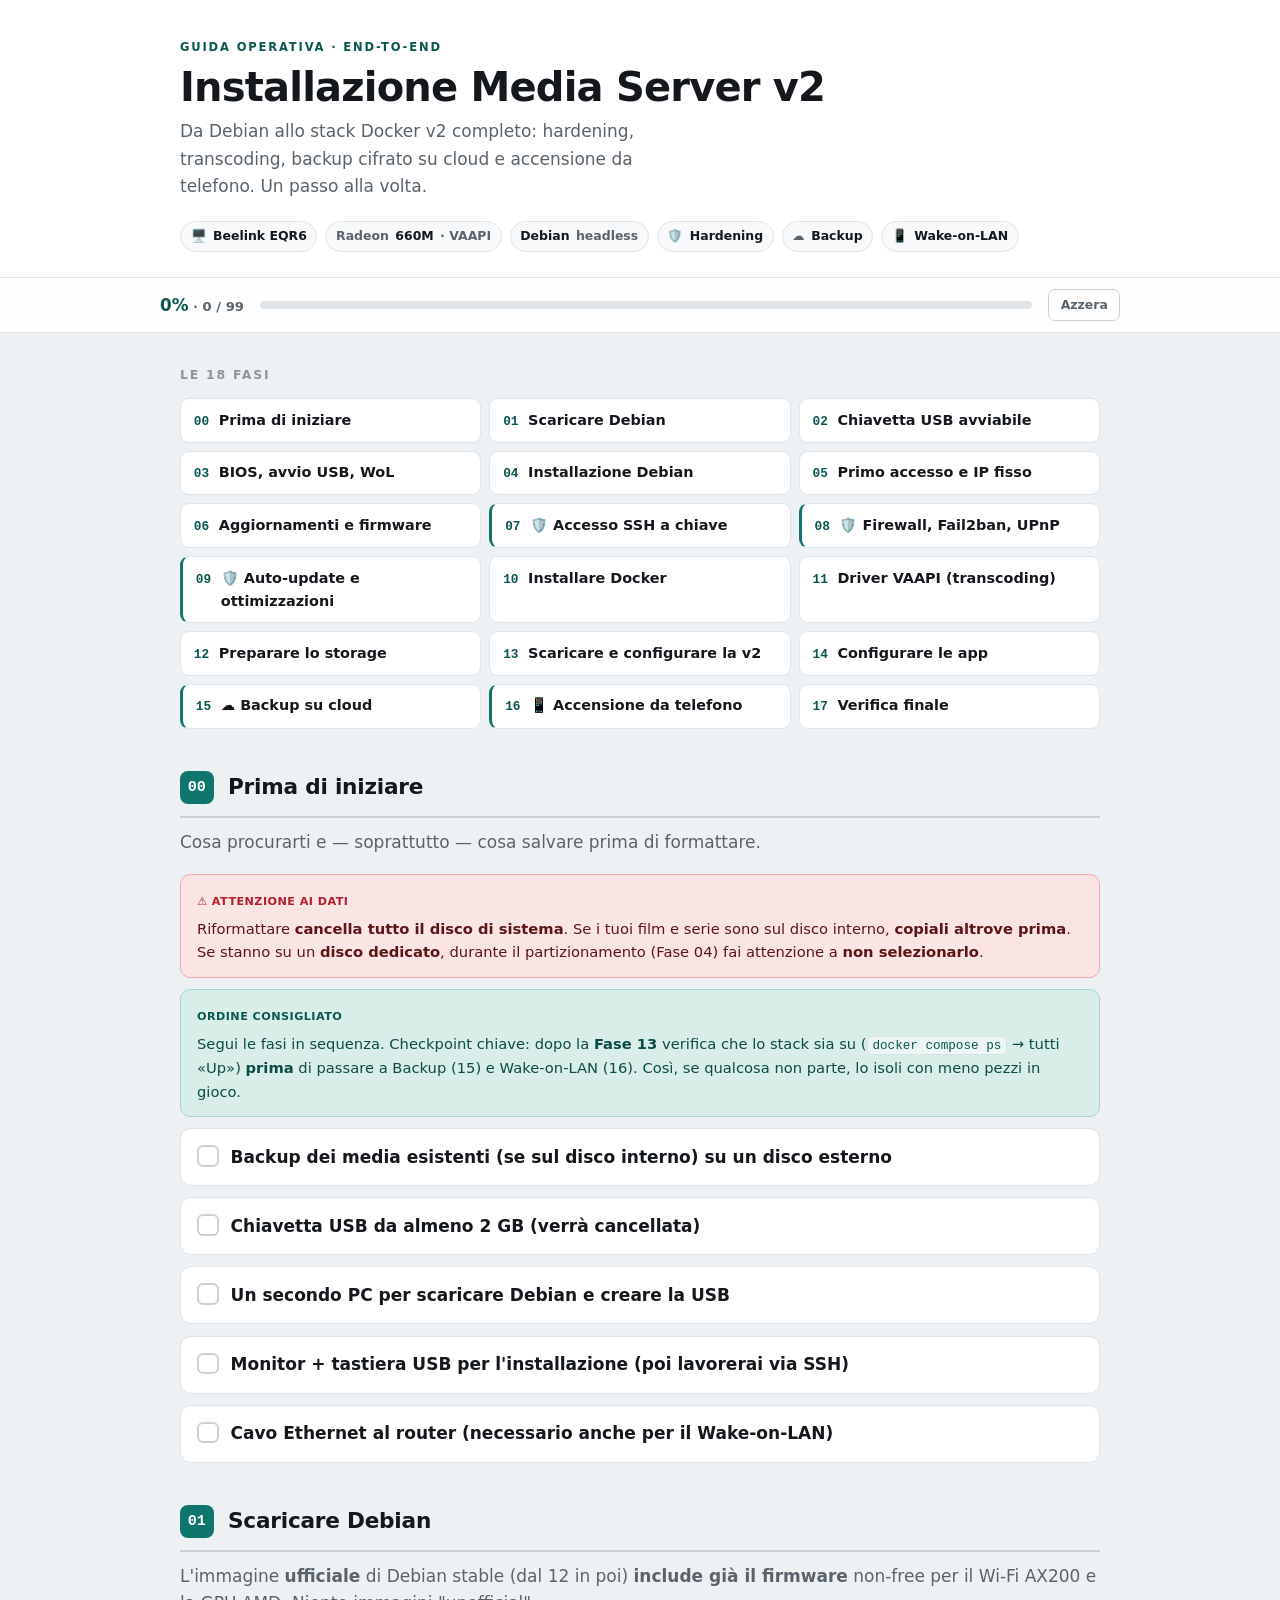
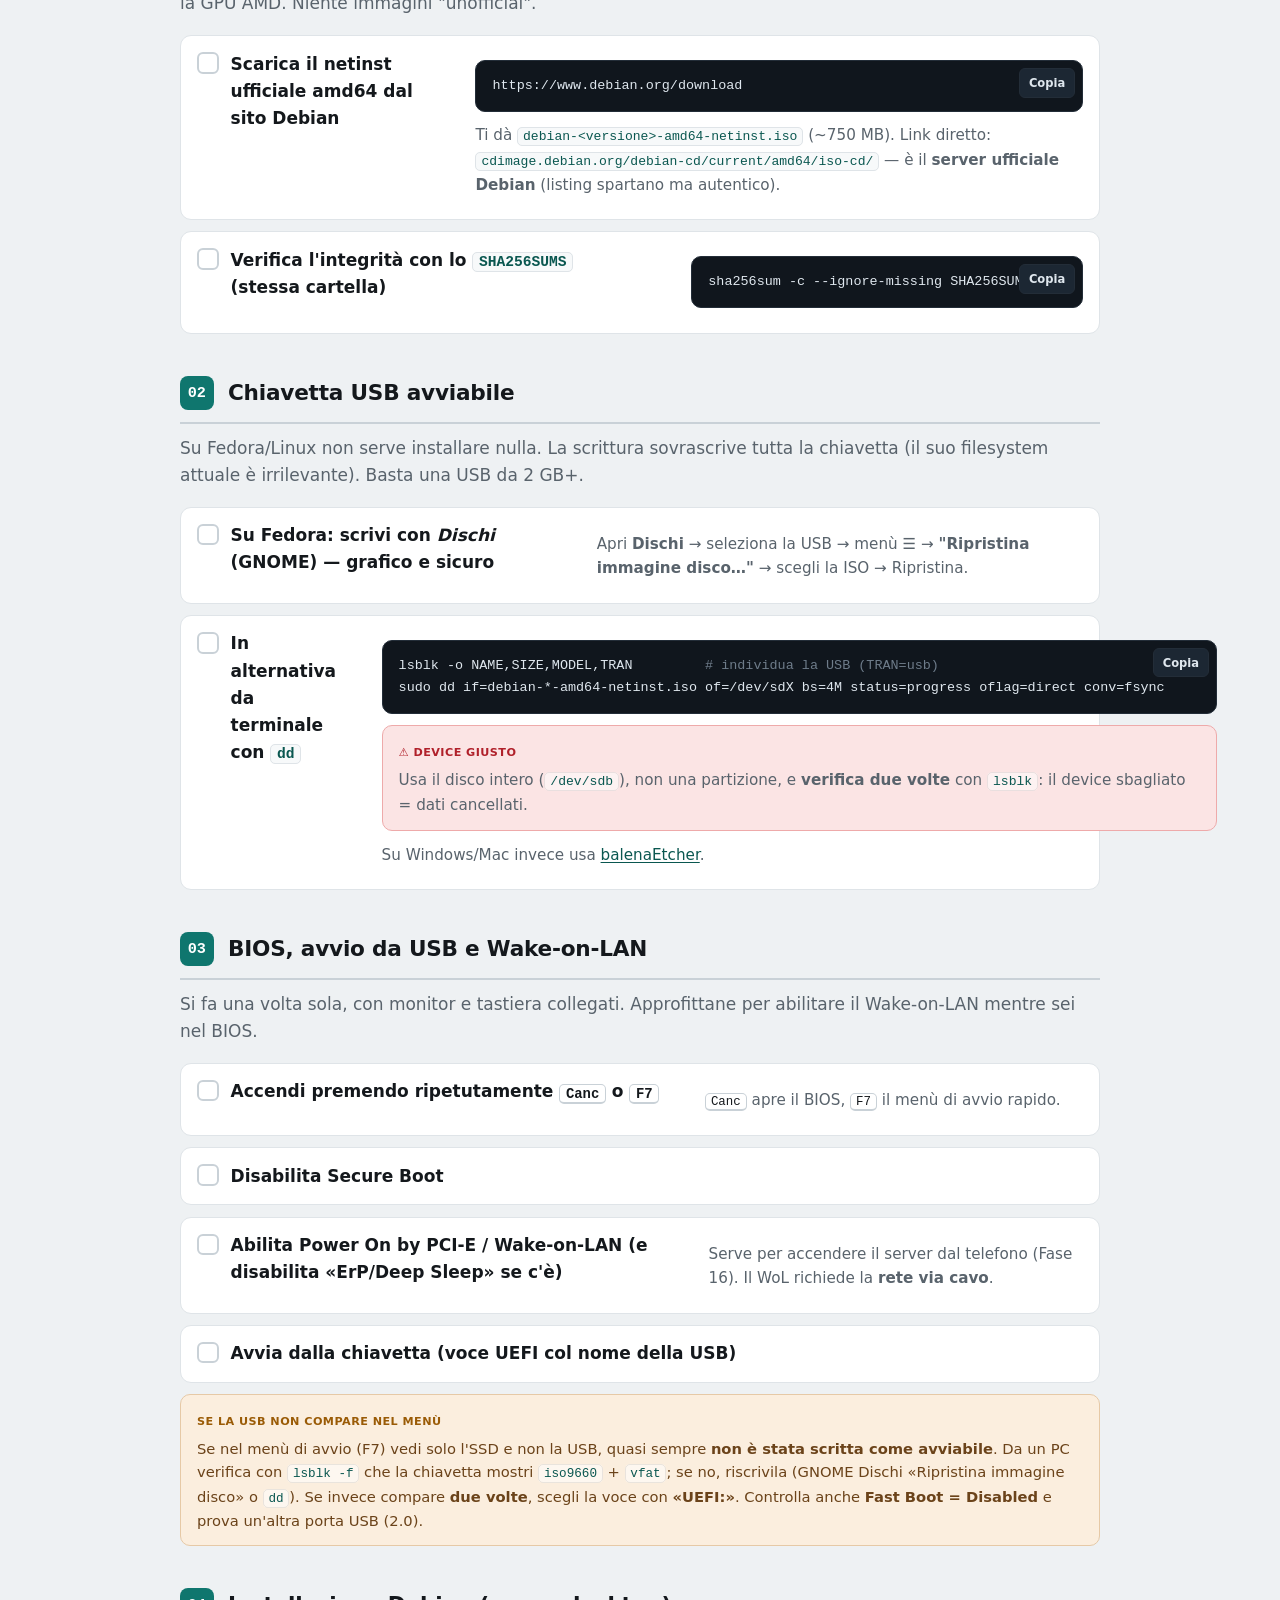
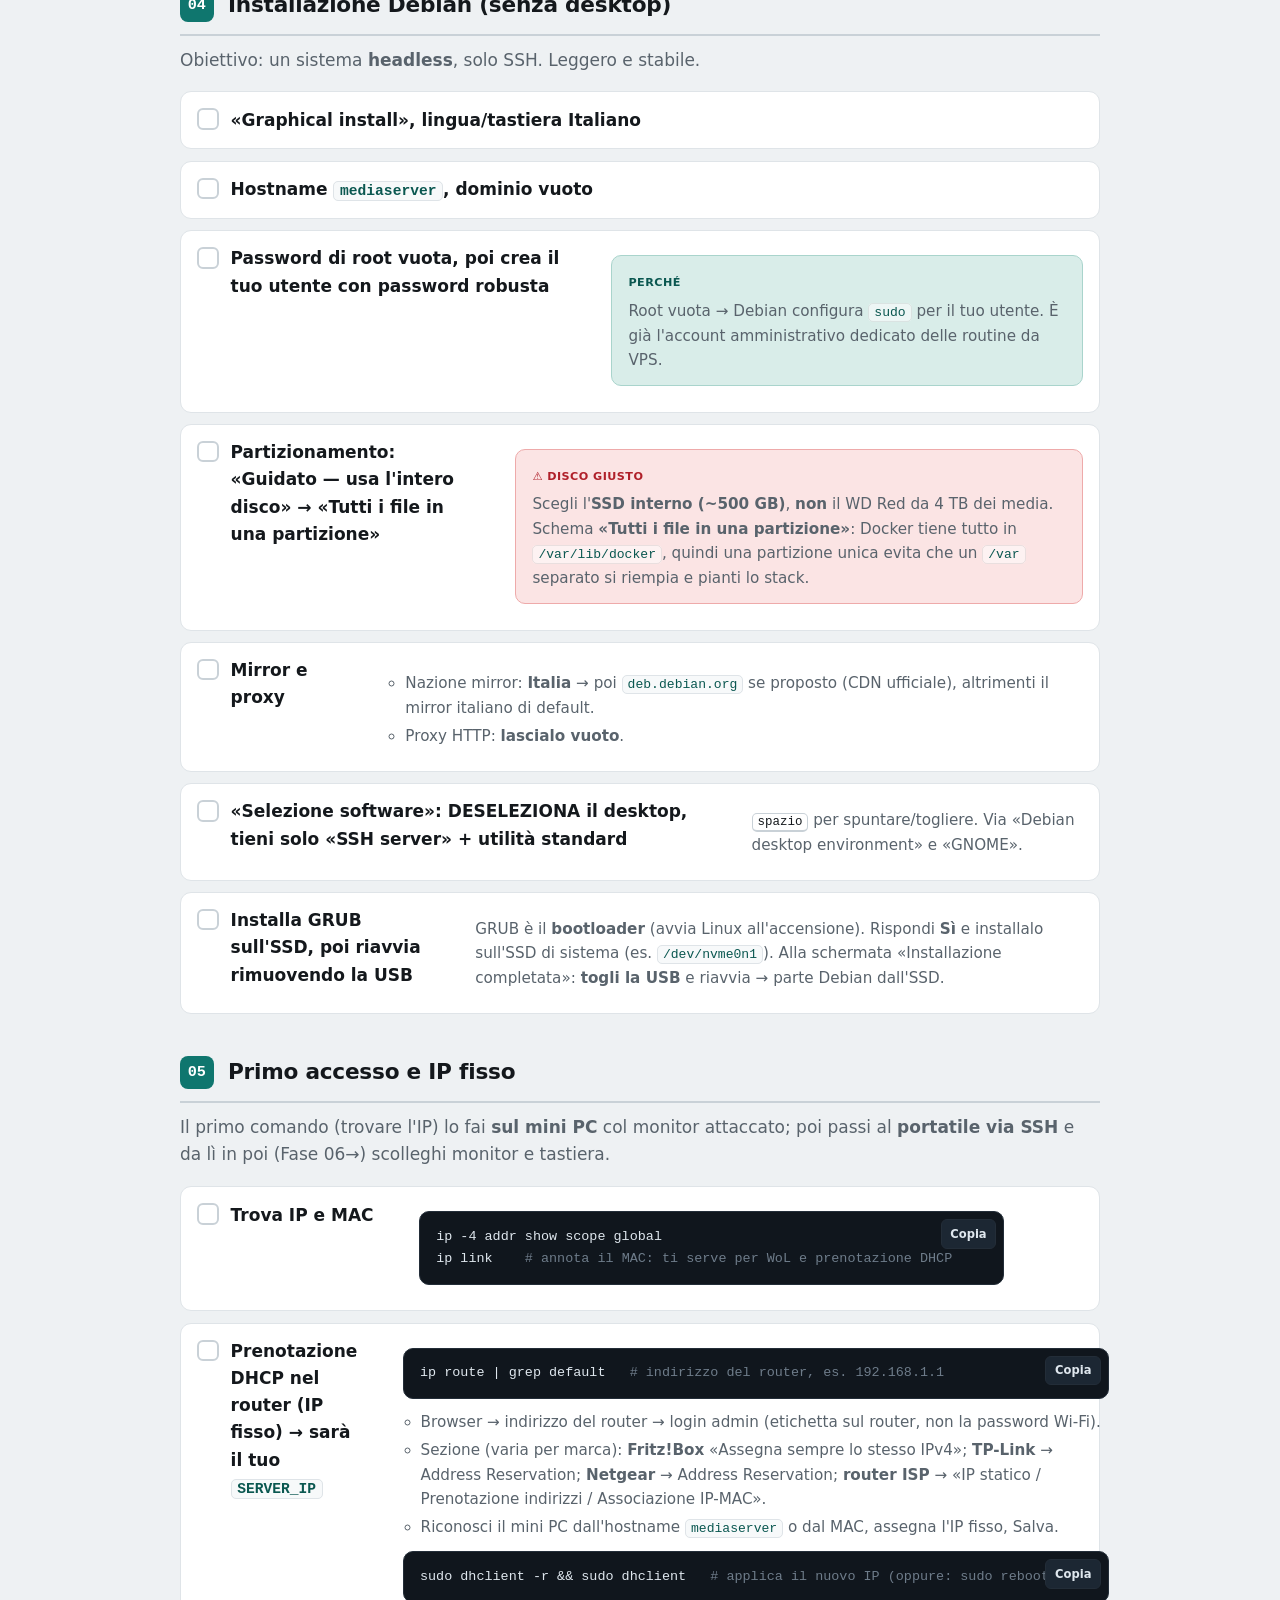
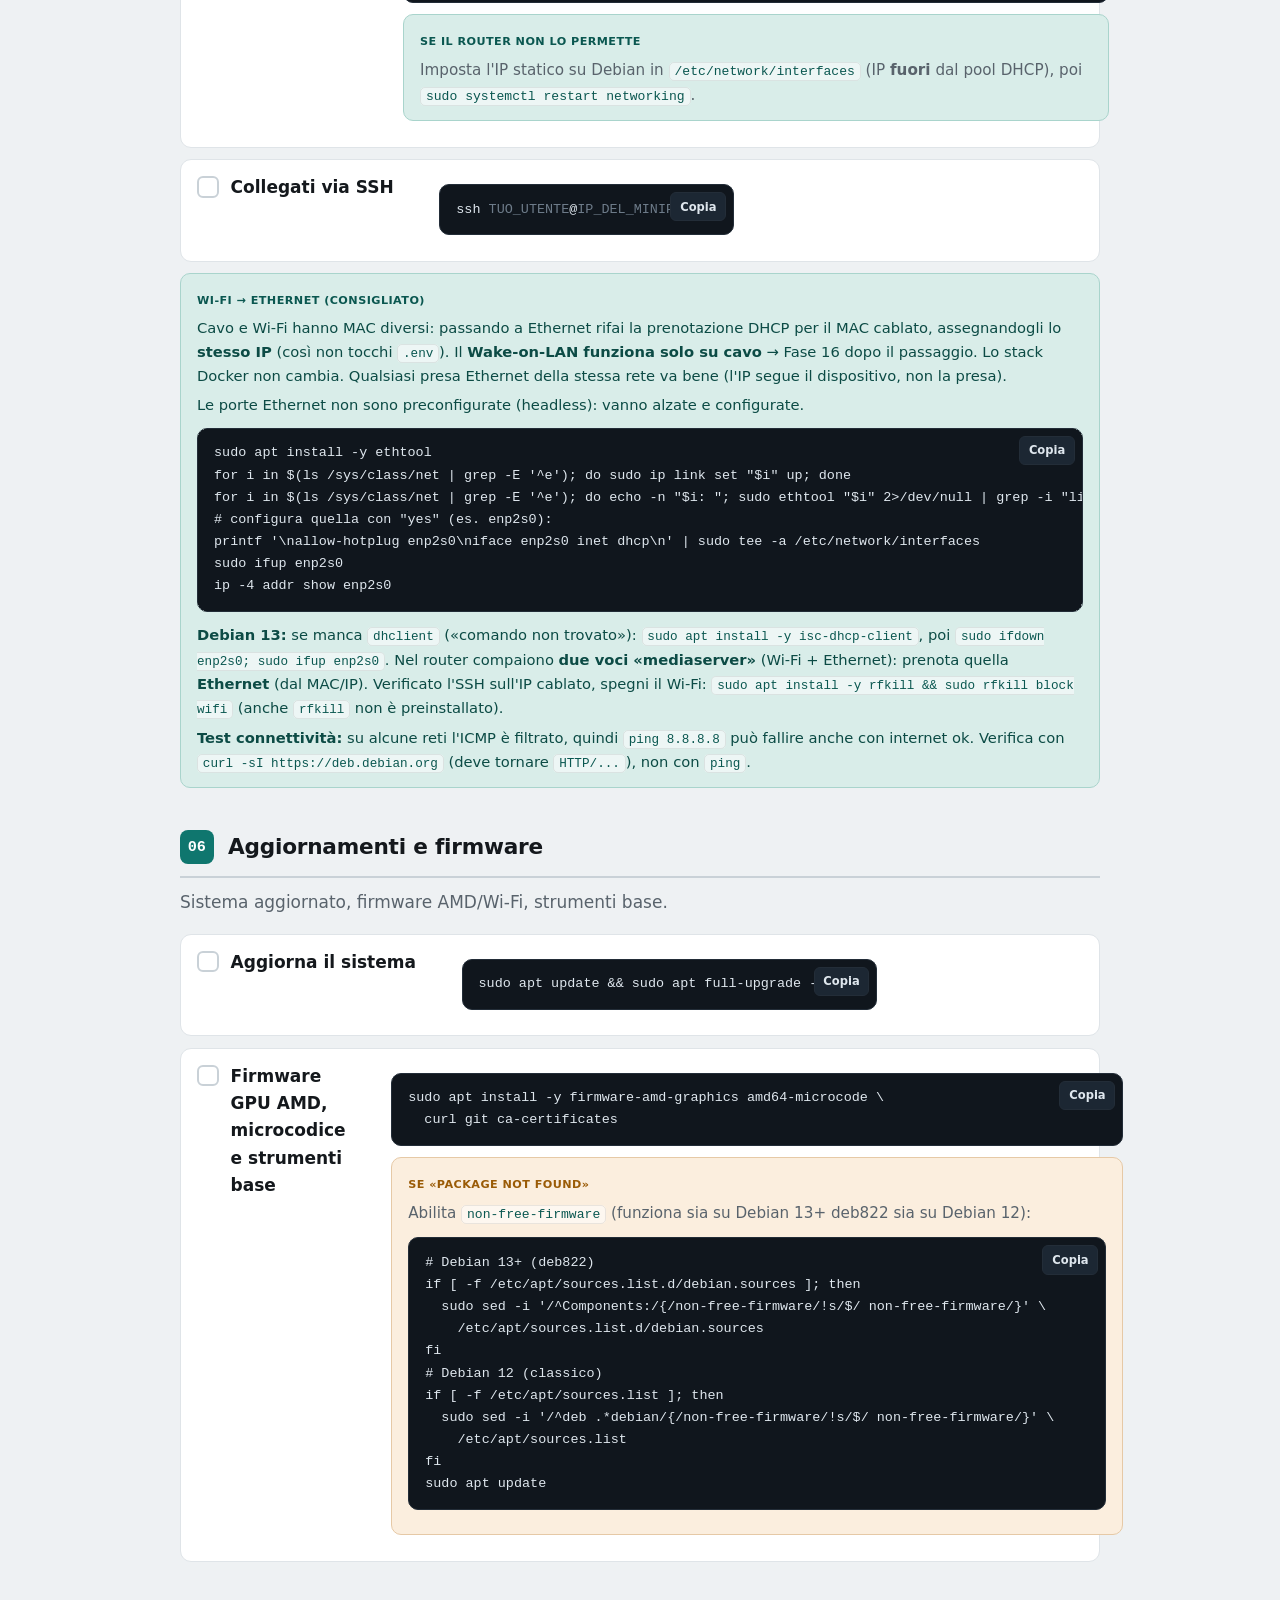
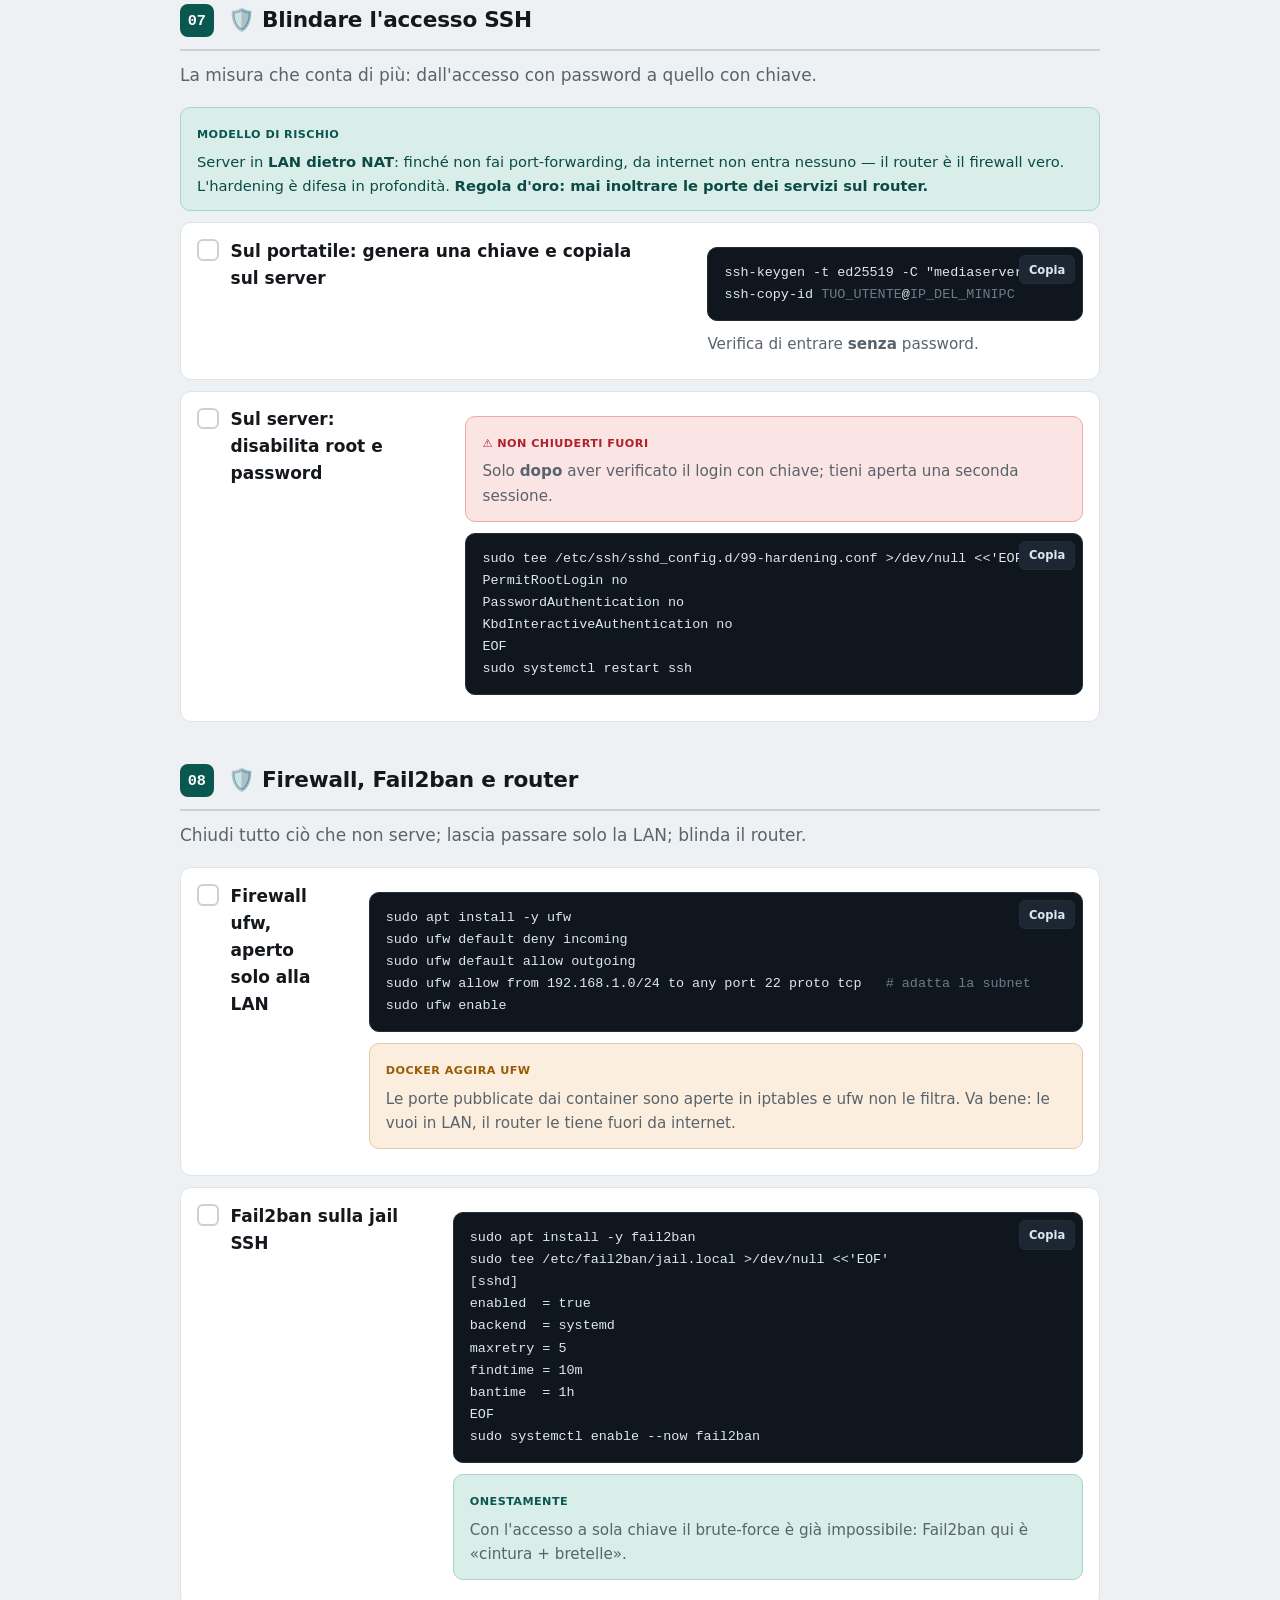
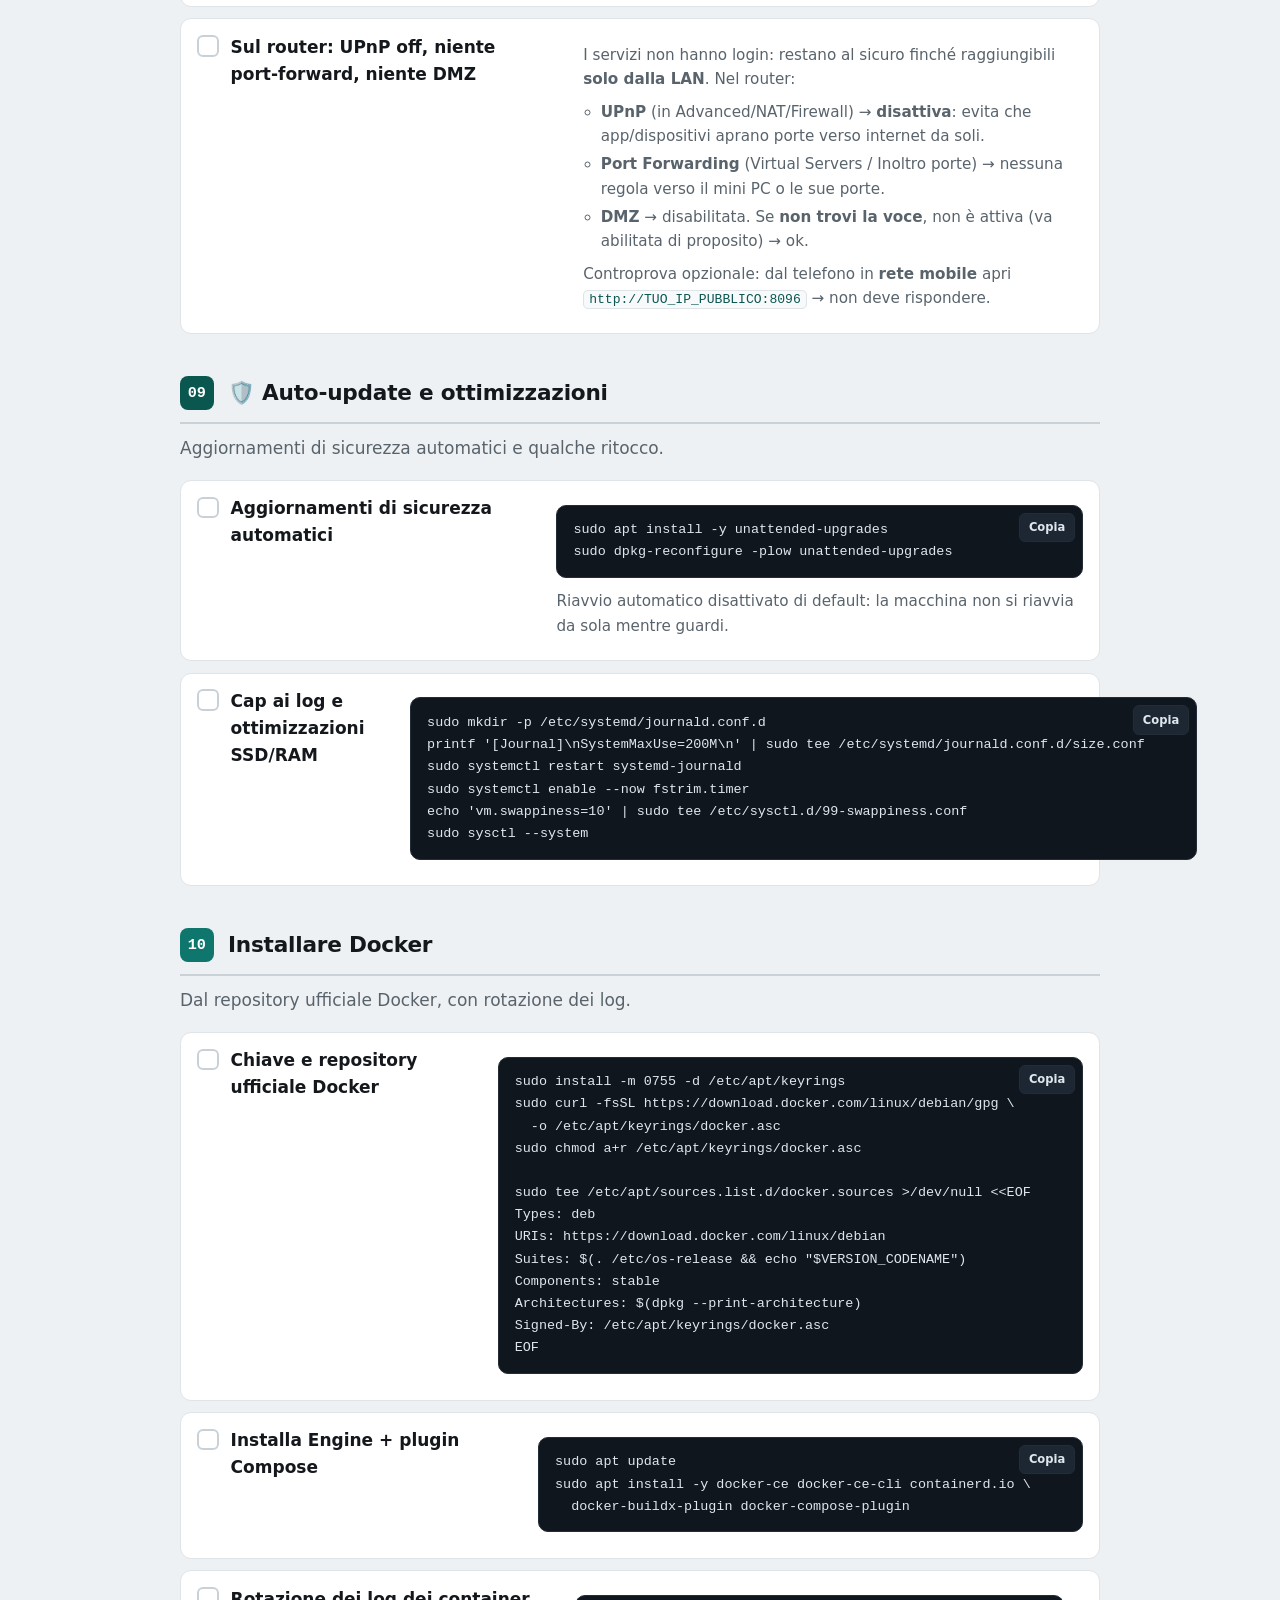
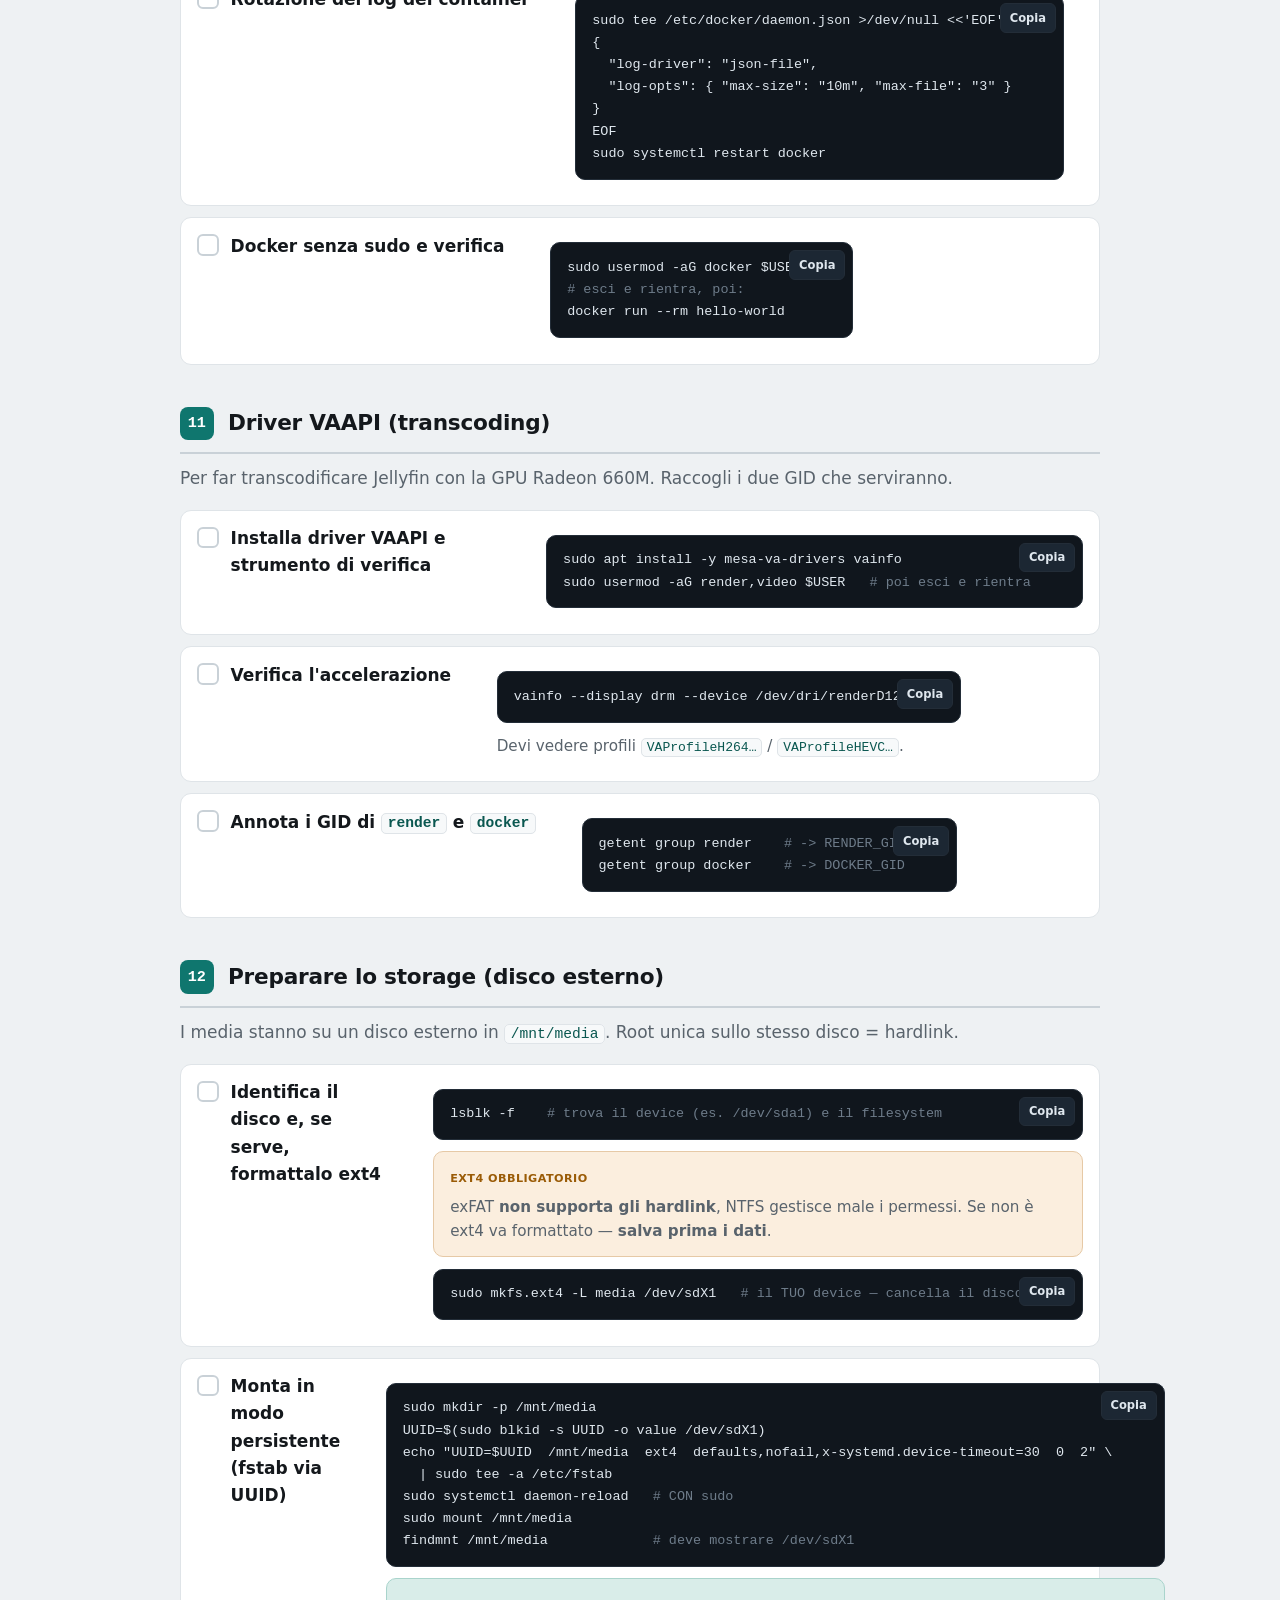
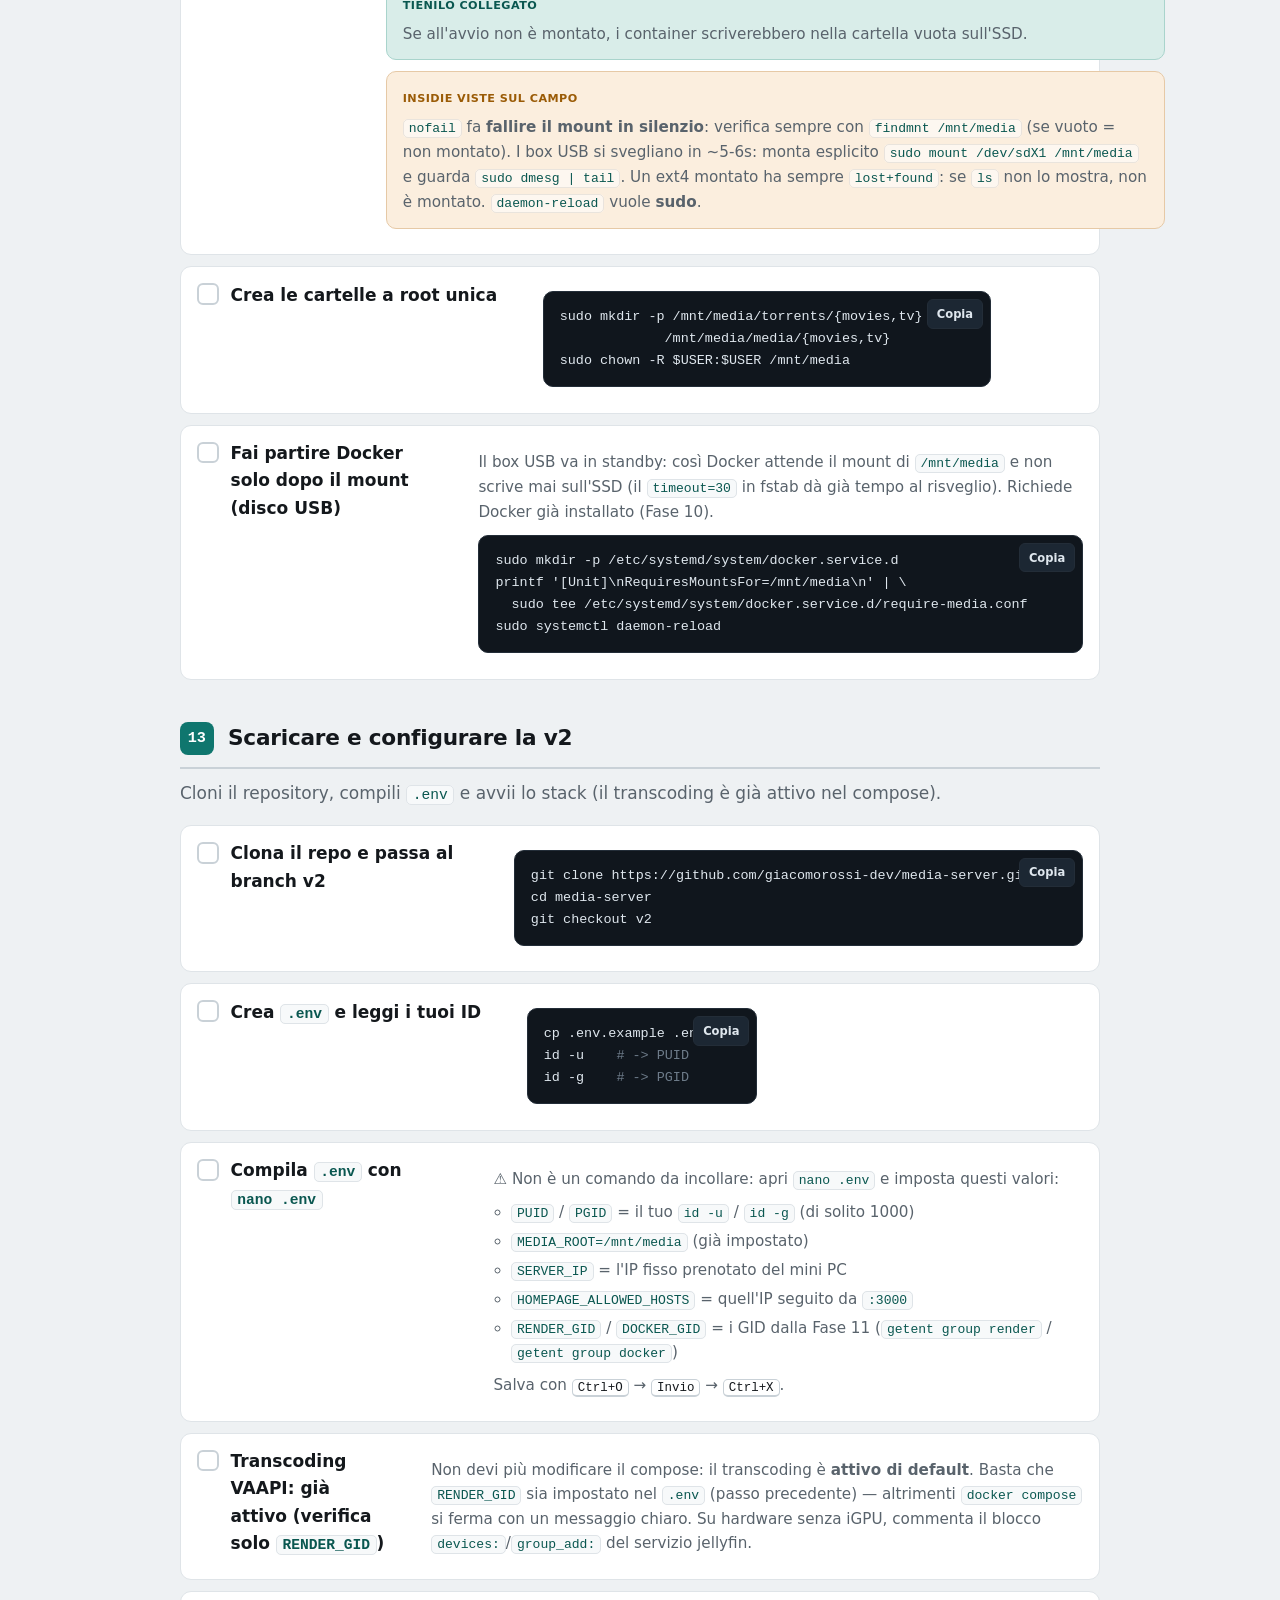
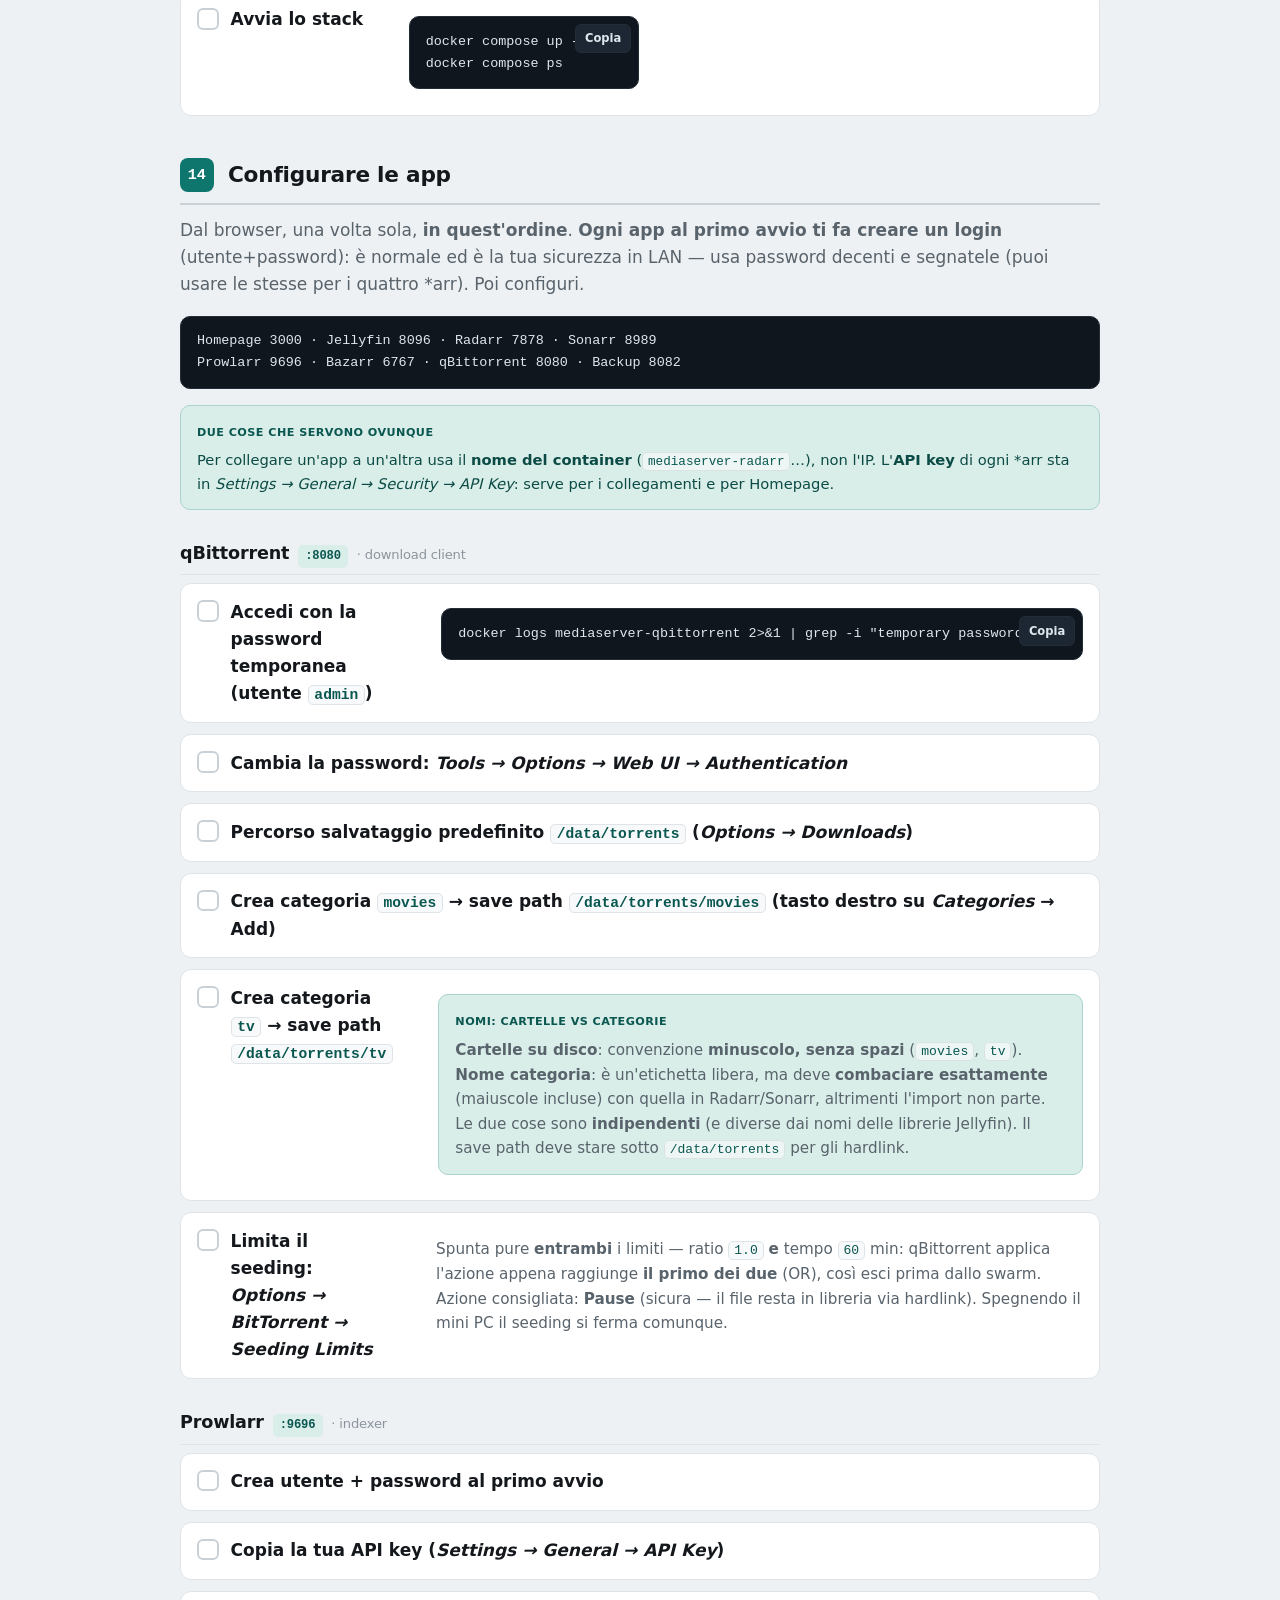
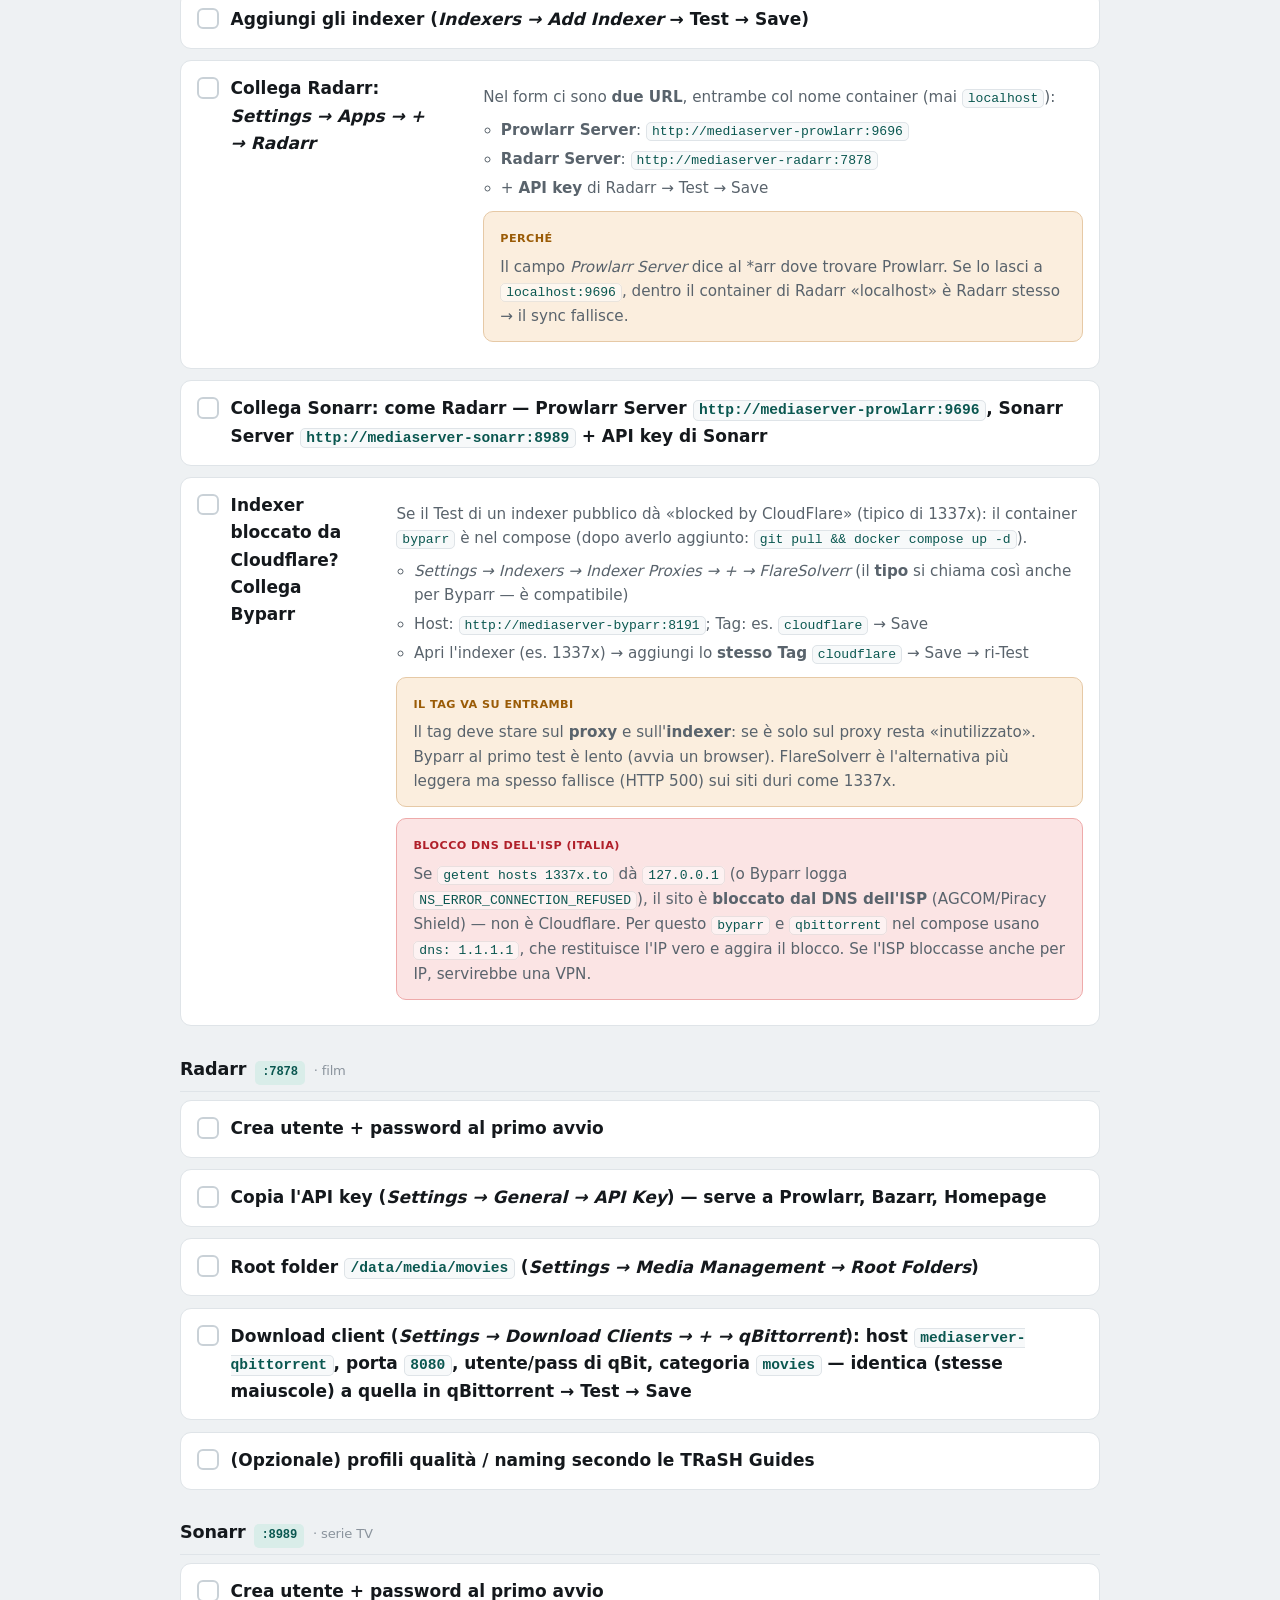
==== docs/install-guide.html @ f1fe2a1d "docs: aggiunto step API key di Bazarr (Settings > General > Security) per Homepage Co-Authored-By: C" ====
<!doctype html>
<html lang="it">
<head>
<meta charset="utf-8">
<meta name="viewport" content="width=device-width, initial-scale=1">
<title>Installazione Media Server v2 — Beelink EQR6</title>
<meta name="description" content="Checklist completa end-to-end: da Debian allo stack v2, con hardening, backup su cloud e accensione da telefono, per un Beelink EQR6.">
<style>
  :root {
    --ground: #eef1f3;
    --surface: #ffffff;
    --surface-2: #f7f9fa;
    --ink: #14181c;
    --muted: #59636c;
    --faint: #8b949d;
    --line: #dfe4e8;
    --line-strong: #c9d1d7;
    --accent: #0f766e;
    --accent-ink: #0a5750;
    --accent-soft: #d9ede9;
    --code-bg: #10161d;
    --code-ink: #dfe7ee;
    --code-faint: #6e7c8a;
    --code-line: #232d38;
    --warn: #9a5b06;
    --warn-soft: #fbeede;
    --danger: #b0202a;
    --danger-soft: #fbe4e4;
    --ok: #17795e;
    --font-sans: system-ui, -apple-system, "Segoe UI", Roboto, Helvetica, Arial, sans-serif;
    --font-mono: ui-monospace, SFMono-Regular, Menlo, Consolas, "Liberation Mono", monospace;
    --wrap: 60rem;
  }

  * { box-sizing: border-box; }

  body {
    margin: 0;
    background: var(--ground);
    color: var(--ink);
    font-family: var(--font-sans);
    font-size: 17px;
    line-height: 1.6;
    -webkit-font-smoothing: antialiased;
  }

  .wrap { max-width: var(--wrap); margin: 0 auto; padding: 0 1.25rem; }

  a { color: var(--accent-ink); text-underline-offset: 2px; }
  a:hover { color: var(--accent); }

  :focus-visible { outline: 2px solid var(--accent); outline-offset: 2px; border-radius: 3px; }

  header.masthead { background: var(--surface); border-bottom: 1px solid var(--line); }
  .masthead .wrap { padding-top: 2.4rem; padding-bottom: 1.6rem; }
  .eyebrow { font-size: .72rem; letter-spacing: .16em; text-transform: uppercase; color: var(--accent-ink); font-weight: 700; margin: 0 0 .5rem; }
  h1.title { font-size: clamp(1.7rem, 4.5vw, 2.5rem); line-height: 1.1; margin: 0; letter-spacing: -.02em; text-wrap: balance; font-weight: 800; }
  .subtitle { color: var(--muted); margin: .6rem 0 1.3rem; max-width: 48ch; }
  .chips { display: flex; flex-wrap: wrap; gap: .5rem; }
  .chip { font-size: .78rem; font-weight: 600; color: var(--muted); background: var(--surface-2); border: 1px solid var(--line); padding: .28rem .6rem; border-radius: 999px; display: inline-flex; align-items: center; gap: .4rem; }
  .chip b { color: var(--ink); font-weight: 700; }

  .progress-wrap { position: sticky; top: 0; z-index: 20; background: rgba(255,255,255,.92); backdrop-filter: blur(8px); border-bottom: 1px solid var(--line); }
  .progress-inner { display: flex; align-items: center; gap: 1rem; padding: .7rem 0; }
  .progress-label { font-size: .82rem; color: var(--muted); font-weight: 600; white-space: nowrap; font-variant-numeric: tabular-nums; }
  .progress-label b { color: var(--accent-ink); font-size: 1.05rem; }
  .bar { flex: 1; height: 8px; background: var(--line); border-radius: 999px; overflow: hidden; }
  .bar > i { display: block; height: 100%; width: 0%; background: var(--accent); border-radius: 999px; transition: width .35s ease; }
  .reset-btn { font: inherit; font-size: .78rem; font-weight: 600; cursor: pointer; color: var(--muted); background: transparent; border: 1px solid var(--line-strong); padding: .3rem .7rem; border-radius: 7px; white-space: nowrap; }
  .reset-btn:hover { color: var(--danger); border-color: var(--danger); }

  nav.toc { margin: 2rem 0 .5rem; }
  nav.toc h2 { font-size: .78rem; letter-spacing: .14em; text-transform: uppercase; color: var(--faint); margin: 0 0 .8rem; }
  .toc-grid { display: grid; grid-template-columns: repeat(auto-fill, minmax(15rem, 1fr)); gap: .5rem; }
  .toc-item { display: flex; align-items: baseline; gap: .6rem; text-decoration: none; background: var(--surface); border: 1px solid var(--line); border-radius: 9px; padding: .6rem .8rem; color: var(--ink); transition: border-color .15s, transform .15s; }
  .toc-item:hover { border-color: var(--accent); transform: translateY(-1px); }
  .toc-item.sec { border-left: 3px solid var(--accent); }
  .toc-num { font-family: var(--font-mono); font-size: .8rem; color: var(--accent-ink); font-weight: 700; }
  .toc-text { font-size: .9rem; font-weight: 600; }

  main { padding-bottom: 5rem; }
  .phase { scroll-margin-top: 4.5rem; margin-top: 2.6rem; }
  .phase-head { display: flex; align-items: center; gap: .9rem; margin-bottom: .3rem; padding-bottom: .7rem; border-bottom: 2px solid var(--line-strong); }
  .phase-num { flex: none; font-family: var(--font-mono); font-weight: 700; font-size: .95rem; color: var(--surface); background: var(--accent); width: 2.1rem; height: 2.1rem; border-radius: 8px; display: grid; place-items: center; }
  .phase.secure .phase-num { background: var(--accent-ink); }
  .phase-head h2 { font-size: 1.35rem; margin: 0; letter-spacing: -.01em; }
  .phase-intro { color: var(--muted); margin: .7rem 0 1.1rem; }

  .app-h { display: flex; align-items: baseline; flex-wrap: wrap; gap: .55rem; font-size: 1.1rem; font-weight: 700; margin: 1.8rem 0 .5rem; padding-bottom: .4rem; border-bottom: 1px solid var(--line); letter-spacing: -.01em; }
  .app-h .port { font-family: var(--font-mono); font-size: .76rem; font-weight: 600; color: var(--accent-ink); background: var(--accent-soft); padding: .12rem .45rem; border-radius: 5px; }
  .app-h .role { font-size: .82rem; font-weight: 500; color: var(--faint); }

  ol.steps { list-style: none; margin: 0; padding: 0; display: flex; flex-direction: column; gap: .7rem; }
  li.step { background: var(--surface); border: 1px solid var(--line); border-radius: 11px; padding: .9rem 1rem; transition: border-color .15s; }
  li.step:hover { border-color: var(--line-strong); }
  .step-row { display: flex; gap: .75rem; align-items: flex-start; }
  .step-row input[type=checkbox] { appearance: none; -webkit-appearance: none; flex: none; cursor: pointer; width: 1.35rem; height: 1.35rem; margin: .1rem 0 0; border: 2px solid var(--line-strong); border-radius: 6px; background: var(--surface); display: grid; place-content: center; transition: background .15s, border-color .15s; }
  .step-row input[type=checkbox]::before { content: ""; width: .7rem; height: .7rem; transform: scale(0); transition: transform .12s ease; box-shadow: inset 1rem 1rem var(--surface); clip-path: polygon(14% 44%, 0 65%, 40% 100%, 100% 16%, 82% 0%, 38% 68%); }
  .step-row input[type=checkbox]:checked { background: var(--accent); border-color: var(--accent); }
  .step-row input[type=checkbox]:checked::before { transform: scale(1); }
  .step-label { font-weight: 600; cursor: pointer; }
  .step:has(input:checked) { background: var(--surface-2); border-color: var(--line); }
  .step:has(input:checked) .step-label { color: var(--muted); text-decoration: line-through; text-decoration-color: var(--line-strong); }
  .step-body { margin: .6rem 0 0 2.1rem; }
  .step-body > *:first-child { margin-top: 0; }
  .step-body p { margin: .5rem 0; color: var(--muted); font-size: .95rem; }
  .step-body ul { margin: .5rem 0; padding-left: 1.1rem; color: var(--muted); font-size: .95rem; }
  .step-body li { margin: .25rem 0; }
  code.inline { font-family: var(--font-mono); font-size: .86em; background: var(--surface-2); border: 1px solid var(--line); padding: .08em .38em; border-radius: 5px; color: var(--accent-ink); }
  .step:has(input:checked) .step-body { opacity: .62; }

  kbd { font-family: var(--font-mono); font-size: .82em; background: #fff; border: 1px solid var(--line-strong); border-bottom-width: 2px; border-radius: 5px; padding: .05em .4em; color: var(--ink); }

  .cmd { position: relative; margin: .7rem 0; }
  .cmd pre { margin: 0; background: var(--code-bg); color: var(--code-ink); border-radius: 10px; padding: .85rem 3.2rem .85rem 1rem; overflow-x: auto; font-family: var(--font-mono); font-size: .84rem; line-height: 1.65; border: 1px solid var(--code-line); }
  .cmd pre .c { color: var(--code-faint); }
  .copy-btn { position: absolute; top: .5rem; right: .5rem; font: inherit; font-size: .72rem; font-weight: 600; cursor: pointer; color: var(--code-ink); background: #1c2733; border: 1px solid var(--code-line); padding: .28rem .55rem; border-radius: 6px; transition: background .15s, color .15s; }
  .copy-btn:hover { background: #26333f; }
  .copy-btn.done { color: #7fe0c4; border-color: #2f5148; }

  .note { border-radius: 10px; padding: .8rem 1rem; margin: .7rem 0; font-size: .92rem; border: 1px solid; }
  .note p { margin: .35rem 0; }
  .note p:first-child { margin-top: 0; }
  .note p:last-child { margin-bottom: 0; }
  .note .tag { font-weight: 800; letter-spacing: .04em; text-transform: uppercase; font-size: .7rem; }
  .note.danger { background: var(--danger-soft); border-color: #eaa; color: #5f1418; }
  .note.danger .tag { color: var(--danger); }
  .note.warn { background: var(--warn-soft); border-color: #e6c9a6; color: #6b431a; }
  .note.warn .tag { color: var(--warn); }
  .note.info { background: var(--accent-soft); border-color: #a9d4cc; color: #0c4b45; }
  .note.info .tag { color: var(--accent-ink); }
  .note code.inline { background: rgba(255,255,255,.55); border-color: rgba(0,0,0,.08); }

  footer { border-top: 1px solid var(--line); color: var(--faint); font-size: .85rem; padding: 2rem 0 3rem; }

  @media (max-width: 640px) {
    body { font-size: 16px; }
    .step-body { margin-left: 0; }
    .progress-label b { font-size: 1rem; }
  }
  @media (prefers-reduced-motion: reduce) { * { transition: none !important; scroll-behavior: auto !important; } }
  html { scroll-behavior: smooth; }
</style>
</head>
<body>
<header class="masthead">
  <div class="wrap">
    <p class="eyebrow">Guida operativa · end-to-end</p>
    <h1 class="title">Installazione Media Server v2</h1>
    <p class="subtitle">Da Debian allo stack Docker v2 completo: hardening, transcoding, backup cifrato su cloud e accensione da telefono. Un passo alla volta.</p>
    <div class="chips">
      <span class="chip">🖥️ <b>Beelink EQR6</b></span>
      <span class="chip">Radeon <b>660M</b> · VAAPI</span>
      <span class="chip"><b>Debian</b> headless</span>
      <span class="chip">🛡️ <b>Hardening</b></span>
      <span class="chip">☁️ <b>Backup</b></span>
      <span class="chip">📱 <b>Wake-on-LAN</b></span>
    </div>
  </div>
</header>

<div class="progress-wrap">
  <div class="wrap progress-inner">
    <span class="progress-label"><b id="pct">0%</b> · <span id="count">0 / 0</span></span>
    <div class="bar"><i id="barfill"></i></div>
    <button class="reset-btn" id="reset" type="button">Azzera</button>
  </div>
</div>

<div class="wrap">
  <nav class="toc" aria-label="Indice delle fasi">
    <h2>Le 18 fasi</h2>
    <div class="toc-grid">
      <a class="toc-item" href="#f0"><span class="toc-num">00</span><span class="toc-text">Prima di iniziare</span></a>
      <a class="toc-item" href="#f1"><span class="toc-num">01</span><span class="toc-text">Scaricare Debian</span></a>
      <a class="toc-item" href="#f2"><span class="toc-num">02</span><span class="toc-text">Chiavetta USB avviabile</span></a>
      <a class="toc-item" href="#f3"><span class="toc-num">03</span><span class="toc-text">BIOS, avvio USB, WoL</span></a>
      <a class="toc-item" href="#f4"><span class="toc-num">04</span><span class="toc-text">Installazione Debian</span></a>
      <a class="toc-item" href="#f5"><span class="toc-num">05</span><span class="toc-text">Primo accesso e IP fisso</span></a>
      <a class="toc-item" href="#f6"><span class="toc-num">06</span><span class="toc-text">Aggiornamenti e firmware</span></a>
      <a class="toc-item sec" href="#f7"><span class="toc-num">07</span><span class="toc-text">🛡️ Accesso SSH a chiave</span></a>
      <a class="toc-item sec" href="#f8"><span class="toc-num">08</span><span class="toc-text">🛡️ Firewall, Fail2ban, UPnP</span></a>
      <a class="toc-item sec" href="#f9"><span class="toc-num">09</span><span class="toc-text">🛡️ Auto-update e ottimizzazioni</span></a>
      <a class="toc-item" href="#f10"><span class="toc-num">10</span><span class="toc-text">Installare Docker</span></a>
      <a class="toc-item" href="#f11"><span class="toc-num">11</span><span class="toc-text">Driver VAAPI (transcoding)</span></a>
      <a class="toc-item" href="#f12"><span class="toc-num">12</span><span class="toc-text">Preparare lo storage</span></a>
      <a class="toc-item" href="#f13"><span class="toc-num">13</span><span class="toc-text">Scaricare e configurare la v2</span></a>
      <a class="toc-item" href="#f14"><span class="toc-num">14</span><span class="toc-text">Configurare le app</span></a>
      <a class="toc-item sec" href="#f15"><span class="toc-num">15</span><span class="toc-text">☁️ Backup su cloud</span></a>
      <a class="toc-item sec" href="#f16"><span class="toc-num">16</span><span class="toc-text">📱 Accensione da telefono</span></a>
      <a class="toc-item" href="#f17"><span class="toc-num">17</span><span class="toc-text">Verifica finale</span></a>
    </div>
  </nav>
</div>

<main class="wrap">

  <!-- FASE 0 -->
  <section class="phase" id="f0">
    <div class="phase-head"><span class="phase-num">00</span><h2>Prima di iniziare</h2></div>
    <p class="phase-intro">Cosa procurarti e — soprattutto — cosa salvare prima di formattare.</p>
    <div class="note danger">
      <p><span class="tag">⚠ Attenzione ai dati</span></p>
      <p>Riformattare <b>cancella tutto il disco di sistema</b>. Se i tuoi film e serie sono sul disco interno, <b>copiali altrove prima</b>. Se stanno su un <b>disco dedicato</b>, durante il partizionamento (Fase 04) fai attenzione a <b>non selezionarlo</b>.</p>
    </div>
    <div class="note info">
      <p><span class="tag">Ordine consigliato</span></p>
      <p>Segui le fasi in sequenza. Checkpoint chiave: dopo la <b>Fase 13</b> verifica che lo stack sia su (<code class="inline">docker compose ps</code> → tutti «Up») <b>prima</b> di passare a Backup (15) e Wake-on-LAN (16). Così, se qualcosa non parte, lo isoli con meno pezzi in gioco.</p>
    </div>
    <ol class="steps">
      <li class="step"><div class="step-row"><input type="checkbox" id="s0-1"><label class="step-label" for="s0-1">Backup dei media esistenti (se sul disco interno) su un disco esterno</label></div></li>
      <li class="step"><div class="step-row"><input type="checkbox" id="s0-2"><label class="step-label" for="s0-2">Chiavetta USB da almeno 2 GB (verrà cancellata)</label></div></li>
      <li class="step"><div class="step-row"><input type="checkbox" id="s0-3"><label class="step-label" for="s0-3">Un secondo PC per scaricare Debian e creare la USB</label></div></li>
      <li class="step"><div class="step-row"><input type="checkbox" id="s0-4"><label class="step-label" for="s0-4">Monitor + tastiera USB per l'installazione (poi lavorerai via SSH)</label></div></li>
      <li class="step"><div class="step-row"><input type="checkbox" id="s0-5"><label class="step-label" for="s0-5">Cavo Ethernet al router (necessario anche per il Wake-on-LAN)</label></div></li>
    </ol>
  </section>

  <!-- FASE 1 -->
  <section class="phase" id="f1">
    <div class="phase-head"><span class="phase-num">01</span><h2>Scaricare Debian</h2></div>
    <p class="phase-intro">L'immagine <b>ufficiale</b> di Debian stable (dal 12 in poi) <b>include già il firmware</b> non-free per il Wi-Fi AX200 e la GPU AMD. Niente immagini "unofficial".</p>
    <ol class="steps">
      <li class="step"><div class="step-row"><input type="checkbox" id="s1-1"><label class="step-label" for="s1-1">Scarica il netinst ufficiale amd64 dal sito Debian</label>
        <div class="step-body">
          <div class="cmd"><pre>https://www.debian.org/download</pre><button class="copy-btn" type="button">Copia</button></div>
          <p>Ti dà <code class="inline">debian-&lt;versione&gt;-amd64-netinst.iso</code> (~750 MB). Link diretto: <code class="inline">cdimage.debian.org/debian-cd/current/amd64/iso-cd/</code> — è il <b>server ufficiale Debian</b> (listing spartano ma autentico).</p>
        </div></div></li>
      <li class="step"><div class="step-row"><input type="checkbox" id="s1-2"><label class="step-label" for="s1-2">Verifica l'integrità con lo <code class="inline">SHA256SUMS</code> (stessa cartella)</label>
        <div class="step-body"><div class="cmd"><pre>sha256sum -c --ignore-missing SHA256SUMS</pre><button class="copy-btn" type="button">Copia</button></div></div></div></li>
    </ol>
  </section>

  <!-- FASE 2 -->
  <section class="phase" id="f2">
    <div class="phase-head"><span class="phase-num">02</span><h2>Chiavetta USB avviabile</h2></div>
    <p class="phase-intro">Su Fedora/Linux non serve installare nulla. La scrittura sovrascrive tutta la chiavetta (il suo filesystem attuale è irrilevante). Basta una USB da 2 GB+.</p>
    <ol class="steps">
      <li class="step"><div class="step-row"><input type="checkbox" id="s2-1"><label class="step-label" for="s2-1">Su Fedora: scrivi con <i>Dischi</i> (GNOME) — grafico e sicuro</label>
        <div class="step-body"><p>Apri <b>Dischi</b> → seleziona la USB → menù ☰ → <b>"Ripristina immagine disco…"</b> → scegli la ISO → Ripristina.</p></div></div></li>
      <li class="step"><div class="step-row"><input type="checkbox" id="s2-2"><label class="step-label" for="s2-2">In alternativa da terminale con <code class="inline">dd</code></label>
        <div class="step-body"><div class="cmd"><pre>lsblk -o NAME,SIZE,MODEL,TRAN         <span class="c"># individua la USB (TRAN=usb)</span>
sudo dd if=debian-*-amd64-netinst.iso of=/dev/sdX bs=4M status=progress oflag=direct conv=fsync</pre><button class="copy-btn" type="button">Copia</button></div>
          <div class="note danger"><p><span class="tag">⚠ Device giusto</span></p><p>Usa il disco intero (<code class="inline">/dev/sdb</code>), non una partizione, e <b>verifica due volte</b> con <code class="inline">lsblk</code>: il device sbagliato = dati cancellati.</p></div>
          <p>Su Windows/Mac invece usa <a href="https://etcher.balena.io" target="_blank">balenaEtcher</a>.</p></div></div></li>
    </ol>
  </section>

  <!-- FASE 3 -->
  <section class="phase" id="f3">
    <div class="phase-head"><span class="phase-num">03</span><h2>BIOS, avvio da USB e Wake-on-LAN</h2></div>
    <p class="phase-intro">Si fa una volta sola, con monitor e tastiera collegati. Approfittane per abilitare il Wake-on-LAN mentre sei nel BIOS.</p>
    <ol class="steps">
      <li class="step"><div class="step-row"><input type="checkbox" id="s3-1"><label class="step-label" for="s3-1">Accendi premendo ripetutamente <kbd>Canc</kbd> o <kbd>F7</kbd></label>
        <div class="step-body"><p><kbd>Canc</kbd> apre il BIOS, <kbd>F7</kbd> il menù di avvio rapido.</p></div></div></li>
      <li class="step"><div class="step-row"><input type="checkbox" id="s3-2"><label class="step-label" for="s3-2">Disabilita <b>Secure Boot</b></label></div></li>
      <li class="step"><div class="step-row"><input type="checkbox" id="s3-3"><label class="step-label" for="s3-3">Abilita <b>Power On by PCI-E / Wake-on-LAN</b> (e disabilita «ErP/Deep Sleep» se c'è)</label>
        <div class="step-body"><p>Serve per accendere il server dal telefono (Fase 16). Il WoL richiede la <b>rete via cavo</b>.</p></div></div></li>
      <li class="step"><div class="step-row"><input type="checkbox" id="s3-4"><label class="step-label" for="s3-4">Avvia dalla chiavetta (voce UEFI col nome della USB)</label></div></li>
    </ol>
    <div class="note warn"><p><span class="tag">Se la USB non compare nel menù</span></p><p>Se nel menù di avvio (F7) vedi solo l'SSD e non la USB, quasi sempre <b>non è stata scritta come avviabile</b>. Da un PC verifica con <code class="inline">lsblk -f</code> che la chiavetta mostri <code class="inline">iso9660</code> + <code class="inline">vfat</code>; se no, riscrivila (GNOME Dischi «Ripristina immagine disco» o <code class="inline">dd</code>). Se invece compare <b>due volte</b>, scegli la voce con <b>«UEFI:»</b>. Controlla anche <b>Fast Boot = Disabled</b> e prova un'altra porta USB (2.0).</p></div>
  </section>

  <!-- FASE 4 -->
  <section class="phase" id="f4">
    <div class="phase-head"><span class="phase-num">04</span><h2>Installazione Debian (senza desktop)</h2></div>
    <p class="phase-intro">Obiettivo: un sistema <b>headless</b>, solo SSH. Leggero e stabile.</p>
    <ol class="steps">
      <li class="step"><div class="step-row"><input type="checkbox" id="s4-1"><label class="step-label" for="s4-1">«Graphical install», lingua/tastiera Italiano</label></div></li>
      <li class="step"><div class="step-row"><input type="checkbox" id="s4-2"><label class="step-label" for="s4-2">Hostname <code class="inline">mediaserver</code>, dominio vuoto</label></div></li>
      <li class="step"><div class="step-row"><input type="checkbox" id="s4-3"><label class="step-label" for="s4-3">Password di root <b>vuota</b>, poi crea il tuo utente con password robusta</label>
        <div class="step-body"><div class="note info"><p><span class="tag">Perché</span></p><p>Root vuota → Debian configura <code class="inline">sudo</code> per il tuo utente. È già l'account amministrativo dedicato delle routine da VPS.</p></div></div></div></li>
      <li class="step"><div class="step-row"><input type="checkbox" id="s4-4"><label class="step-label" for="s4-4">Partizionamento: «Guidato — usa l'intero disco» → «Tutti i file in una partizione»</label>
        <div class="step-body"><div class="note danger"><p><span class="tag">⚠ Disco giusto</span></p><p>Scegli l'<b>SSD interno (~500 GB)</b>, <b>non</b> il WD Red da 4 TB dei media. Schema <b>«Tutti i file in una partizione»</b>: Docker tiene tutto in <code class="inline">/var/lib/docker</code>, quindi una partizione unica evita che un <code class="inline">/var</code> separato si riempia e pianti lo stack.</p></div></div></div></li>
      <li class="step"><div class="step-row"><input type="checkbox" id="s4-7"><label class="step-label" for="s4-7">Mirror e proxy</label>
        <div class="step-body"><ul><li>Nazione mirror: <b>Italia</b> → poi <code class="inline">deb.debian.org</code> se proposto (CDN ufficiale), altrimenti il mirror italiano di default.</li><li>Proxy HTTP: <b>lascialo vuoto</b>.</li></ul></div></div></li>
      <li class="step"><div class="step-row"><input type="checkbox" id="s4-5"><label class="step-label" for="s4-5">«Selezione software»: DESELEZIONA il desktop, tieni solo «SSH server» + utilità standard</label>
        <div class="step-body"><p><kbd>spazio</kbd> per spuntare/togliere. Via «Debian desktop environment» e «GNOME».</p></div></div></li>
      <li class="step"><div class="step-row"><input type="checkbox" id="s4-6"><label class="step-label" for="s4-6">Installa GRUB sull'SSD, poi riavvia rimuovendo la USB</label>
        <div class="step-body"><p>GRUB è il <b>bootloader</b> (avvia Linux all'accensione). Rispondi <b>Sì</b> e installalo sull'SSD di sistema (es. <code class="inline">/dev/nvme0n1</code>). Alla schermata «Installazione completata»: <b>togli la USB</b> e riavvia → parte Debian dall'SSD.</p></div></div></li>
    </ol>
  </section>

  <!-- FASE 5 -->
  <section class="phase" id="f5">
    <div class="phase-head"><span class="phase-num">05</span><h2>Primo accesso e IP fisso</h2></div>
    <p class="phase-intro">Il primo comando (trovare l'IP) lo fai <b>sul mini PC</b> col monitor attaccato; poi passi al <b>portatile via SSH</b> e da lì in poi (Fase 06→) scolleghi monitor e tastiera.</p>
    <ol class="steps">
      <li class="step"><div class="step-row"><input type="checkbox" id="s5-1"><label class="step-label" for="s5-1">Trova IP e MAC</label>
        <div class="step-body"><div class="cmd"><pre>ip -4 addr show scope global
ip link    <span class="c"># annota il MAC: ti serve per WoL e prenotazione DHCP</span></pre><button class="copy-btn" type="button">Copia</button></div></div></div></li>
      <li class="step"><div class="step-row"><input type="checkbox" id="s5-2"><label class="step-label" for="s5-2">Prenotazione DHCP nel router (IP fisso) → sarà il tuo <code class="inline">SERVER_IP</code></label>
        <div class="step-body">
          <div class="cmd"><pre>ip route | grep default   <span class="c"># indirizzo del router, es. 192.168.1.1</span></pre><button class="copy-btn" type="button">Copia</button></div>
          <ul>
            <li>Browser → indirizzo del router → login admin (etichetta sul router, non la password Wi-Fi).</li>
            <li>Sezione (varia per marca): <b>Fritz!Box</b> «Assegna sempre lo stesso IPv4»; <b>TP-Link</b> → Address Reservation; <b>Netgear</b> → Address Reservation; <b>router ISP</b> → «IP statico / Prenotazione indirizzi / Associazione IP-MAC».</li>
            <li>Riconosci il mini PC dall'hostname <code class="inline">mediaserver</code> o dal MAC, assegna l'IP fisso, Salva.</li>
          </ul>
          <div class="cmd"><pre>sudo dhclient -r &amp;&amp; sudo dhclient   <span class="c"># applica il nuovo IP (oppure: sudo reboot)</span></pre><button class="copy-btn" type="button">Copia</button></div>
          <div class="note info"><p><span class="tag">Se il router non lo permette</span></p><p>Imposta l'IP statico su Debian in <code class="inline">/etc/network/interfaces</code> (IP <b>fuori</b> dal pool DHCP), poi <code class="inline">sudo systemctl restart networking</code>.</p></div>
        </div></div></li>
      <li class="step"><div class="step-row"><input type="checkbox" id="s5-3"><label class="step-label" for="s5-3">Collegati via SSH</label>
        <div class="step-body"><div class="cmd"><pre>ssh <span class="c">TUO_UTENTE</span>@<span class="c">IP_DEL_MINIPC</span></pre><button class="copy-btn" type="button">Copia</button></div></div></div></li>
    </ol>
    <div class="note info"><p><span class="tag">Wi-Fi → Ethernet (consigliato)</span></p><p>Cavo e Wi-Fi hanno MAC diversi: passando a Ethernet rifai la prenotazione DHCP per il MAC cablato, assegnandogli lo <b>stesso IP</b> (così non tocchi <code class="inline">.env</code>). Il <b>Wake-on-LAN funziona solo su cavo</b> → Fase 16 dopo il passaggio. Lo stack Docker non cambia. Qualsiasi presa Ethernet della stessa rete va bene (l'IP segue il dispositivo, non la presa).</p>
      <p>Le porte Ethernet non sono preconfigurate (headless): vanno alzate e configurate.</p>
      <div class="cmd"><pre>sudo apt install -y ethtool
for i in $(ls /sys/class/net | grep -E '^e'); do sudo ip link set "$i" up; done
for i in $(ls /sys/class/net | grep -E '^e'); do echo -n "$i: "; sudo ethtool "$i" 2&gt;/dev/null | grep -i "link detected"; done
# configura quella con "yes" (es. enp2s0):
printf '\nallow-hotplug enp2s0\niface enp2s0 inet dhcp\n' | sudo tee -a /etc/network/interfaces
sudo ifup enp2s0
ip -4 addr show enp2s0</pre><button class="copy-btn" type="button">Copia</button></div>
      <p><b>Debian 13:</b> se manca <code class="inline">dhclient</code> («comando non trovato»): <code class="inline">sudo apt install -y isc-dhcp-client</code>, poi <code class="inline">sudo ifdown enp2s0; sudo ifup enp2s0</code>. Nel router compaiono <b>due voci «mediaserver»</b> (Wi-Fi + Ethernet): prenota quella <b>Ethernet</b> (dal MAC/IP). Verificato l'SSH sull'IP cablato, spegni il Wi-Fi: <code class="inline">sudo apt install -y rfkill &amp;&amp; sudo rfkill block wifi</code> (anche <code class="inline">rfkill</code> non è preinstallato).</p>
      <p><b>Test connettività:</b> su alcune reti l'ICMP è filtrato, quindi <code class="inline">ping 8.8.8.8</code> può fallire anche con internet ok. Verifica con <code class="inline">curl -sI https://deb.debian.org</code> (deve tornare <code class="inline">HTTP/...</code>), non con <code class="inline">ping</code>.</p>
    </div>
  </section>

  <!-- FASE 6 -->
  <section class="phase" id="f6">
    <div class="phase-head"><span class="phase-num">06</span><h2>Aggiornamenti e firmware</h2></div>
    <p class="phase-intro">Sistema aggiornato, firmware AMD/Wi-Fi, strumenti base.</p>
    <ol class="steps">
      <li class="step"><div class="step-row"><input type="checkbox" id="s6-1"><label class="step-label" for="s6-1">Aggiorna il sistema</label>
        <div class="step-body"><div class="cmd"><pre>sudo apt update &amp;&amp; sudo apt full-upgrade -y</pre><button class="copy-btn" type="button">Copia</button></div></div></div></li>
      <li class="step"><div class="step-row"><input type="checkbox" id="s6-2"><label class="step-label" for="s6-2">Firmware GPU AMD, microcodice e strumenti base</label>
        <div class="step-body"><div class="cmd"><pre>sudo apt install -y firmware-amd-graphics amd64-microcode \
  curl git ca-certificates</pre><button class="copy-btn" type="button">Copia</button></div>
          <div class="note warn"><p><span class="tag">Se «package not found»</span></p><p>Abilita <code class="inline">non-free-firmware</code> (funziona sia su Debian 13+ deb822 sia su Debian 12):</p><div class="cmd"><pre># Debian 13+ (deb822)
if [ -f /etc/apt/sources.list.d/debian.sources ]; then
  sudo sed -i '/^Components:/{/non-free-firmware/!s/$/ non-free-firmware/}' \
    /etc/apt/sources.list.d/debian.sources
fi
# Debian 12 (classico)
if [ -f /etc/apt/sources.list ]; then
  sudo sed -i '/^deb .*debian/{/non-free-firmware/!s/$/ non-free-firmware/}' \
    /etc/apt/sources.list
fi
sudo apt update</pre><button class="copy-btn" type="button">Copia</button></div></div></div></div></li>
    </ol>
  </section>

  <!-- FASE 7 -->
  <section class="phase secure" id="f7">
    <div class="phase-head"><span class="phase-num">07</span><h2>🛡️ Blindare l'accesso SSH</h2></div>
    <p class="phase-intro">La misura che conta di più: dall'accesso con password a quello con chiave.</p>
    <div class="note info"><p><span class="tag">Modello di rischio</span></p><p>Server in <b>LAN dietro NAT</b>: finché non fai port-forwarding, da internet non entra nessuno — il router è il firewall vero. L'hardening è difesa in profondità. <b>Regola d'oro: mai inoltrare le porte dei servizi sul router.</b></p></div>
    <ol class="steps">
      <li class="step"><div class="step-row"><input type="checkbox" id="s7-1"><label class="step-label" for="s7-1">Sul portatile: genera una chiave e copiala sul server</label>
        <div class="step-body"><div class="cmd"><pre>ssh-keygen -t ed25519 -C "mediaserver"
ssh-copy-id <span class="c">TUO_UTENTE</span>@<span class="c">IP_DEL_MINIPC</span></pre><button class="copy-btn" type="button">Copia</button></div><p>Verifica di entrare <b>senza</b> password.</p></div></div></li>
      <li class="step"><div class="step-row"><input type="checkbox" id="s7-2"><label class="step-label" for="s7-2">Sul server: disabilita root e password</label>
        <div class="step-body"><div class="note danger"><p><span class="tag">⚠ Non chiuderti fuori</span></p><p>Solo <b>dopo</b> aver verificato il login con chiave; tieni aperta una seconda sessione.</p></div>
          <div class="cmd"><pre>sudo tee /etc/ssh/sshd_config.d/99-hardening.conf &gt;/dev/null &lt;&lt;'EOF'
PermitRootLogin no
PasswordAuthentication no
KbdInteractiveAuthentication no
EOF
sudo systemctl restart ssh</pre><button class="copy-btn" type="button">Copia</button></div></div></div></li>
    </ol>
  </section>

  <!-- FASE 8 -->
  <section class="phase secure" id="f8">
    <div class="phase-head"><span class="phase-num">08</span><h2>🛡️ Firewall, Fail2ban e router</h2></div>
    <p class="phase-intro">Chiudi tutto ciò che non serve; lascia passare solo la LAN; blinda il router.</p>
    <ol class="steps">
      <li class="step"><div class="step-row"><input type="checkbox" id="s8-1"><label class="step-label" for="s8-1">Firewall ufw, aperto solo alla LAN</label>
        <div class="step-body"><div class="cmd"><pre>sudo apt install -y ufw
sudo ufw default deny incoming
sudo ufw default allow outgoing
sudo ufw allow from 192.168.1.0/24 to any port 22 proto tcp   <span class="c"># adatta la subnet</span>
sudo ufw enable</pre><button class="copy-btn" type="button">Copia</button></div>
          <div class="note warn"><p><span class="tag">Docker aggira ufw</span></p><p>Le porte pubblicate dai container sono aperte in iptables e ufw non le filtra. Va bene: le vuoi in LAN, il router le tiene fuori da internet.</p></div></div></div></li>
      <li class="step"><div class="step-row"><input type="checkbox" id="s8-2"><label class="step-label" for="s8-2">Fail2ban sulla jail SSH</label>
        <div class="step-body"><div class="cmd"><pre>sudo apt install -y fail2ban
sudo tee /etc/fail2ban/jail.local &gt;/dev/null &lt;&lt;'EOF'
[sshd]
enabled  = true
backend  = systemd
maxretry = 5
findtime = 10m
bantime  = 1h
EOF
sudo systemctl enable --now fail2ban</pre><button class="copy-btn" type="button">Copia</button></div>
          <div class="note info"><p><span class="tag">Onestamente</span></p><p>Con l'accesso a sola chiave il brute-force è già impossibile: Fail2ban qui è «cintura + bretelle».</p></div></div></div></li>
      <li class="step"><div class="step-row"><input type="checkbox" id="s8-3"><label class="step-label" for="s8-3">Sul router: UPnP off, niente port-forward, niente DMZ</label>
        <div class="step-body"><p>I servizi non hanno login: restano al sicuro finché raggiungibili <b>solo dalla LAN</b>. Nel router:</p>
          <ul>
            <li><b>UPnP</b> (in Advanced/NAT/Firewall) → <b>disattiva</b>: evita che app/dispositivi aprano porte verso internet da soli.</li>
            <li><b>Port Forwarding</b> (Virtual Servers / Inoltro porte) → nessuna regola verso il mini PC o le sue porte.</li>
            <li><b>DMZ</b> → disabilitata. Se <b>non trovi la voce</b>, non è attiva (va abilitata di proposito) → ok.</li>
          </ul>
          <p>Controprova opzionale: dal telefono in <b>rete mobile</b> apri <code class="inline">http://TUO_IP_PUBBLICO:8096</code> → non deve rispondere.</p>
        </div></div></li>
    </ol>
  </section>

  <!-- FASE 9 -->
  <section class="phase secure" id="f9">
    <div class="phase-head"><span class="phase-num">09</span><h2>🛡️ Auto-update e ottimizzazioni</h2></div>
    <p class="phase-intro">Aggiornamenti di sicurezza automatici e qualche ritocco.</p>
    <ol class="steps">
      <li class="step"><div class="step-row"><input type="checkbox" id="s9-1"><label class="step-label" for="s9-1">Aggiornamenti di sicurezza automatici</label>
        <div class="step-body"><div class="cmd"><pre>sudo apt install -y unattended-upgrades
sudo dpkg-reconfigure -plow unattended-upgrades</pre><button class="copy-btn" type="button">Copia</button></div><p>Riavvio automatico disattivato di default: la macchina non si riavvia da sola mentre guardi.</p></div></div></li>
      <li class="step"><div class="step-row"><input type="checkbox" id="s9-2"><label class="step-label" for="s9-2">Cap ai log e ottimizzazioni SSD/RAM</label>
        <div class="step-body"><div class="cmd"><pre>sudo mkdir -p /etc/systemd/journald.conf.d
printf '[Journal]\nSystemMaxUse=200M\n' | sudo tee /etc/systemd/journald.conf.d/size.conf
sudo systemctl restart systemd-journald
sudo systemctl enable --now fstrim.timer
echo 'vm.swappiness=10' | sudo tee /etc/sysctl.d/99-swappiness.conf
sudo sysctl --system</pre><button class="copy-btn" type="button">Copia</button></div></div></div></li>
    </ol>
  </section>

  <!-- FASE 10 -->
  <section class="phase" id="f10">
    <div class="phase-head"><span class="phase-num">10</span><h2>Installare Docker</h2></div>
    <p class="phase-intro">Dal repository ufficiale Docker, con rotazione dei log.</p>
    <ol class="steps">
      <li class="step"><div class="step-row"><input type="checkbox" id="s10-1"><label class="step-label" for="s10-1">Chiave e repository ufficiale Docker</label>
        <div class="step-body"><div class="cmd"><pre>sudo install -m 0755 -d /etc/apt/keyrings
sudo curl -fsSL https://download.docker.com/linux/debian/gpg \
  -o /etc/apt/keyrings/docker.asc
sudo chmod a+r /etc/apt/keyrings/docker.asc

sudo tee /etc/apt/sources.list.d/docker.sources &gt;/dev/null &lt;&lt;EOF
Types: deb
URIs: https://download.docker.com/linux/debian
Suites: $(. /etc/os-release &amp;&amp; echo "$VERSION_CODENAME")
Components: stable
Architectures: $(dpkg --print-architecture)
Signed-By: /etc/apt/keyrings/docker.asc
EOF</pre><button class="copy-btn" type="button">Copia</button></div></div></div></li>
      <li class="step"><div class="step-row"><input type="checkbox" id="s10-2"><label class="step-label" for="s10-2">Installa Engine + plugin Compose</label>
        <div class="step-body"><div class="cmd"><pre>sudo apt update
sudo apt install -y docker-ce docker-ce-cli containerd.io \
  docker-buildx-plugin docker-compose-plugin</pre><button class="copy-btn" type="button">Copia</button></div></div></div></li>
      <li class="step"><div class="step-row"><input type="checkbox" id="s10-3"><label class="step-label" for="s10-3">Rotazione dei log dei container</label>
        <div class="step-body"><div class="cmd"><pre>sudo tee /etc/docker/daemon.json &gt;/dev/null &lt;&lt;'EOF'
{
  "log-driver": "json-file",
  "log-opts": { "max-size": "10m", "max-file": "3" }
}
EOF
sudo systemctl restart docker</pre><button class="copy-btn" type="button">Copia</button></div></div></div></li>
      <li class="step"><div class="step-row"><input type="checkbox" id="s10-4"><label class="step-label" for="s10-4">Docker senza sudo e verifica</label>
        <div class="step-body"><div class="cmd"><pre>sudo usermod -aG docker $USER
<span class="c"># esci e rientra, poi:</span>
docker run --rm hello-world</pre><button class="copy-btn" type="button">Copia</button></div></div></div></li>
    </ol>
  </section>

  <!-- FASE 11 -->
  <section class="phase" id="f11">
    <div class="phase-head"><span class="phase-num">11</span><h2>Driver VAAPI (transcoding)</h2></div>
    <p class="phase-intro">Per far transcodificare Jellyfin con la GPU Radeon 660M. Raccogli i due GID che serviranno.</p>
    <ol class="steps">
      <li class="step"><div class="step-row"><input type="checkbox" id="s11-1"><label class="step-label" for="s11-1">Installa driver VAAPI e strumento di verifica</label>
        <div class="step-body"><div class="cmd"><pre>sudo apt install -y mesa-va-drivers vainfo
sudo usermod -aG render,video $USER   <span class="c"># poi esci e rientra</span></pre><button class="copy-btn" type="button">Copia</button></div></div></div></li>
      <li class="step"><div class="step-row"><input type="checkbox" id="s11-2"><label class="step-label" for="s11-2">Verifica l'accelerazione</label>
        <div class="step-body"><div class="cmd"><pre>vainfo --display drm --device /dev/dri/renderD128</pre><button class="copy-btn" type="button">Copia</button></div><p>Devi vedere profili <code class="inline">VAProfileH264…</code> / <code class="inline">VAProfileHEVC…</code>.</p></div></div></li>
      <li class="step"><div class="step-row"><input type="checkbox" id="s11-3"><label class="step-label" for="s11-3">Annota i GID di <code class="inline">render</code> e <code class="inline">docker</code></label>
        <div class="step-body"><div class="cmd"><pre>getent group render    <span class="c"># -&gt; RENDER_GID</span>
getent group docker    <span class="c"># -&gt; DOCKER_GID</span></pre><button class="copy-btn" type="button">Copia</button></div></div></div></li>
    </ol>
  </section>

  <!-- FASE 12 -->
  <section class="phase" id="f12">
    <div class="phase-head"><span class="phase-num">12</span><h2>Preparare lo storage (disco esterno)</h2></div>
    <p class="phase-intro">I media stanno su un disco esterno in <code class="inline">/mnt/media</code>. Root unica sullo stesso disco = hardlink.</p>
    <ol class="steps">
      <li class="step"><div class="step-row"><input type="checkbox" id="s12-1"><label class="step-label" for="s12-1">Identifica il disco e, se serve, formattalo ext4</label>
        <div class="step-body"><div class="cmd"><pre>lsblk -f    <span class="c"># trova il device (es. /dev/sda1) e il filesystem</span></pre><button class="copy-btn" type="button">Copia</button></div>
          <div class="note warn"><p><span class="tag">ext4 obbligatorio</span></p><p>exFAT <b>non supporta gli hardlink</b>, NTFS gestisce male i permessi. Se non è ext4 va formattato — <b>salva prima i dati</b>.</p></div>
          <div class="cmd"><pre>sudo mkfs.ext4 -L media /dev/sdX1   <span class="c"># il TUO device — cancella il disco!</span></pre><button class="copy-btn" type="button">Copia</button></div></div></div></li>
      <li class="step"><div class="step-row"><input type="checkbox" id="s12-2"><label class="step-label" for="s12-2">Monta in modo persistente (fstab via UUID)</label>
        <div class="step-body"><div class="cmd"><pre>sudo mkdir -p /mnt/media
UUID=$(sudo blkid -s UUID -o value /dev/sdX1)
echo "UUID=$UUID  /mnt/media  ext4  defaults,nofail,x-systemd.device-timeout=30  0  2" \
  | sudo tee -a /etc/fstab
sudo systemctl daemon-reload   <span class="c"># CON sudo</span>
sudo mount /mnt/media
findmnt /mnt/media             <span class="c"># deve mostrare /dev/sdX1</span></pre><button class="copy-btn" type="button">Copia</button></div>
          <div class="note info"><p><span class="tag">Tienilo collegato</span></p><p>Se all'avvio non è montato, i container scriverebbero nella cartella vuota sull'SSD.</p></div>
          <div class="note warn"><p><span class="tag">Insidie viste sul campo</span></p><p><code class="inline">nofail</code> fa <b>fallire il mount in silenzio</b>: verifica sempre con <code class="inline">findmnt /mnt/media</code> (se vuoto = non montato). I box USB si svegliano in ~5-6s: monta esplicito <code class="inline">sudo mount /dev/sdX1 /mnt/media</code> e guarda <code class="inline">sudo dmesg | tail</code>. Un ext4 montato ha sempre <code class="inline">lost+found</code>: se <code class="inline">ls</code> non lo mostra, non è montato. <code class="inline">daemon-reload</code> vuole <b>sudo</b>.</p></div></div></div></li>
      <li class="step"><div class="step-row"><input type="checkbox" id="s12-3"><label class="step-label" for="s12-3">Crea le cartelle a root unica</label>
        <div class="step-body"><div class="cmd"><pre>sudo mkdir -p /mnt/media/torrents/{movies,tv} \
             /mnt/media/media/{movies,tv}
sudo chown -R $USER:$USER /mnt/media</pre><button class="copy-btn" type="button">Copia</button></div></div></div></li>
      <li class="step"><div class="step-row"><input type="checkbox" id="s12-4"><label class="step-label" for="s12-4">Fai partire Docker solo dopo il mount (disco USB)</label>
        <div class="step-body"><p>Il box USB va in standby: così Docker attende il mount di <code class="inline">/mnt/media</code> e non scrive mai sull'SSD (il <code class="inline">timeout=30</code> in fstab dà già tempo al risveglio). Richiede Docker già installato (Fase 10).</p>
          <div class="cmd"><pre>sudo mkdir -p /etc/systemd/system/docker.service.d
printf '[Unit]\nRequiresMountsFor=/mnt/media\n' | \
  sudo tee /etc/systemd/system/docker.service.d/require-media.conf
sudo systemctl daemon-reload</pre><button class="copy-btn" type="button">Copia</button></div></div></div></li>
    </ol>
  </section>

  <!-- FASE 13 -->
  <section class="phase" id="f13">
    <div class="phase-head"><span class="phase-num">13</span><h2>Scaricare e configurare la v2</h2></div>
    <p class="phase-intro">Cloni il repository, compili <code class="inline">.env</code> e avvii lo stack (il transcoding è già attivo nel compose).</p>
    <ol class="steps">
      <li class="step"><div class="step-row"><input type="checkbox" id="s13-1"><label class="step-label" for="s13-1">Clona il repo e passa al branch v2</label>
        <div class="step-body"><div class="cmd"><pre>git clone https://github.com/giacomorossi-dev/media-server.git
cd media-server
git checkout v2</pre><button class="copy-btn" type="button">Copia</button></div></div></div></li>
      <li class="step"><div class="step-row"><input type="checkbox" id="s13-2"><label class="step-label" for="s13-2">Crea <code class="inline">.env</code> e leggi i tuoi ID</label>
        <div class="step-body"><div class="cmd"><pre>cp .env.example .env
id -u    <span class="c"># -&gt; PUID</span>
id -g    <span class="c"># -&gt; PGID</span></pre><button class="copy-btn" type="button">Copia</button></div></div></div></li>
      <li class="step"><div class="step-row"><input type="checkbox" id="s13-3"><label class="step-label" for="s13-3">Compila <code class="inline">.env</code> con <code class="inline">nano .env</code></label>
        <div class="step-body"><p>⚠️ Non è un comando da incollare: apri <code class="inline">nano .env</code> e imposta questi valori:</p>
          <ul>
            <li><code class="inline">PUID</code> / <code class="inline">PGID</code> = il tuo <code class="inline">id -u</code> / <code class="inline">id -g</code> (di solito 1000)</li>
            <li><code class="inline">MEDIA_ROOT=/mnt/media</code> (già impostato)</li>
            <li><code class="inline">SERVER_IP</code> = l'IP fisso prenotato del mini PC</li>
            <li><code class="inline">HOMEPAGE_ALLOWED_HOSTS</code> = quell'IP seguito da <code class="inline">:3000</code></li>
            <li><code class="inline">RENDER_GID</code> / <code class="inline">DOCKER_GID</code> = i GID dalla Fase 11 (<code class="inline">getent group render</code> / <code class="inline">getent group docker</code>)</li>
          </ul>
          <p>Salva con <kbd>Ctrl+O</kbd> → <kbd>Invio</kbd> → <kbd>Ctrl+X</kbd>.</p>
        </div></div></li>
      <li class="step"><div class="step-row"><input type="checkbox" id="s13-4"><label class="step-label" for="s13-4">Transcoding VAAPI: già attivo (verifica solo <code class="inline">RENDER_GID</code>)</label>
        <div class="step-body"><p>Non devi più modificare il compose: il transcoding è <b>attivo di default</b>. Basta che <code class="inline">RENDER_GID</code> sia impostato nel <code class="inline">.env</code> (passo precedente) — altrimenti <code class="inline">docker compose</code> si ferma con un messaggio chiaro. Su hardware senza iGPU, commenta il blocco <code class="inline">devices:</code>/<code class="inline">group_add:</code> del servizio jellyfin.</p></div></div></li>
      <li class="step"><div class="step-row"><input type="checkbox" id="s13-5"><label class="step-label" for="s13-5">Avvia lo stack</label>
        <div class="step-body"><div class="cmd"><pre>docker compose up -d
docker compose ps</pre><button class="copy-btn" type="button">Copia</button></div></div></div></li>
    </ol>
  </section>

  <!-- FASE 14 -->
  <section class="phase" id="f14">
    <div class="phase-head"><span class="phase-num">14</span><h2>Configurare le app</h2></div>
    <p class="phase-intro">Dal browser, una volta sola, <b>in quest'ordine</b>. <b>Ogni app al primo avvio ti fa creare un login</b> (utente+password): è normale ed è la tua sicurezza in LAN — usa password decenti e segnatele (puoi usare le stesse per i quattro *arr). Poi configuri.</p>
    <div class="cmd" style="margin-bottom:1rem"><pre style="padding-right:1rem">Homepage 3000 · Jellyfin 8096 · Radarr 7878 · Sonarr 8989
Prowlarr 9696 · Bazarr 6767 · qBittorrent 8080 · Backup 8082</pre></div>
    <div class="note info"><p><span class="tag">Due cose che servono ovunque</span></p><p>Per collegare un'app a un'altra usa il <b>nome del container</b> (<code class="inline">mediaserver-radarr</code>…), non l'IP. L'<b>API key</b> di ogni *arr sta in <i>Settings → General → Security → API Key</i>: serve per i collegamenti e per Homepage.</p></div>
    <h3 class="app-h">qBittorrent <span class="port">:8080</span> <span class="role">· download client</span></h3>
    <ol class="steps">
      <li class="step"><div class="step-row"><input type="checkbox" id="s14q-1"><label class="step-label" for="s14q-1">Accedi con la password temporanea (utente <code class="inline">admin</code>)</label>
        <div class="step-body"><div class="cmd"><pre>docker logs mediaserver-qbittorrent 2>&amp;1 | grep -i "temporary password"</pre><button class="copy-btn" type="button">Copia</button></div></div></div></li>
      <li class="step"><div class="step-row"><input type="checkbox" id="s14q-2"><label class="step-label" for="s14q-2">Cambia la password: <i>Tools → Options → Web UI → Authentication</i></label></div></li>
      <li class="step"><div class="step-row"><input type="checkbox" id="s14q-3"><label class="step-label" for="s14q-3">Percorso salvataggio predefinito <code class="inline">/data/torrents</code> (<i>Options → Downloads</i>)</label></div></li>
      <li class="step"><div class="step-row"><input type="checkbox" id="s14q-4"><label class="step-label" for="s14q-4">Crea categoria <code class="inline">movies</code> → save path <code class="inline">/data/torrents/movies</code> (tasto destro su <i>Categories</i> → Add)</label></div></li>
      <li class="step"><div class="step-row"><input type="checkbox" id="s14q-5"><label class="step-label" for="s14q-5">Crea categoria <code class="inline">tv</code> → save path <code class="inline">/data/torrents/tv</code></label>
        <div class="step-body"><div class="note info"><p><span class="tag">Nomi: cartelle vs categorie</span></p><p><b>Cartelle su disco</b>: convenzione <b>minuscolo, senza spazi</b> (<code class="inline">movies</code>, <code class="inline">tv</code>). <b>Nome categoria</b>: è un'etichetta libera, ma deve <b>combaciare esattamente</b> (maiuscole incluse) con quella in Radarr/Sonarr, altrimenti l'import non parte. Le due cose sono <b>indipendenti</b> (e diverse dai nomi delle librerie Jellyfin). Il save path deve stare sotto <code class="inline">/data/torrents</code> per gli hardlink.</p></div></div></div></li>
      <li class="step"><div class="step-row"><input type="checkbox" id="s14q-6"><label class="step-label" for="s14q-6">Limita il seeding: <i>Options → BitTorrent → Seeding Limits</i></label>
        <div class="step-body"><p>Spunta pure <b>entrambi</b> i limiti — ratio <code class="inline">1.0</code> <b>e</b> tempo <code class="inline">60</code> min: qBittorrent applica l'azione appena raggiunge <b>il primo dei due</b> (OR), così esci prima dallo swarm. Azione consigliata: <b>Pause</b> (sicura — il file resta in libreria via hardlink). Spegnendo il mini PC il seeding si ferma comunque.</p></div></div></li>
    </ol>

    <h3 class="app-h">Prowlarr <span class="port">:9696</span> <span class="role">· indexer</span></h3>
    <ol class="steps">
      <li class="step"><div class="step-row"><input type="checkbox" id="s14p-1"><label class="step-label" for="s14p-1">Crea utente + password al primo avvio</label></div></li>
      <li class="step"><div class="step-row"><input type="checkbox" id="s14p-2"><label class="step-label" for="s14p-2">Copia la tua API key (<i>Settings → General → API Key</i>)</label></div></li>
      <li class="step"><div class="step-row"><input type="checkbox" id="s14p-3"><label class="step-label" for="s14p-3">Aggiungi gli indexer (<i>Indexers → Add Indexer</i> → Test → Save)</label></div></li>
      <li class="step"><div class="step-row"><input type="checkbox" id="s14p-4"><label class="step-label" for="s14p-4">Collega Radarr: <i>Settings → Apps → + → Radarr</i></label>
        <div class="step-body"><p>Nel form ci sono <b>due URL</b>, entrambe col nome container (mai <code class="inline">localhost</code>):</p>
          <ul>
            <li><b>Prowlarr Server</b>: <code class="inline">http://mediaserver-prowlarr:9696</code></li>
            <li><b>Radarr Server</b>: <code class="inline">http://mediaserver-radarr:7878</code></li>
            <li>+ <b>API key</b> di Radarr → Test → Save</li>
          </ul>
          <div class="note warn"><p><span class="tag">Perché</span></p><p>Il campo <i>Prowlarr Server</i> dice al *arr dove trovare Prowlarr. Se lo lasci a <code class="inline">localhost:9696</code>, dentro il container di Radarr «localhost» è Radarr stesso → il sync fallisce.</p></div></div></div></li>
      <li class="step"><div class="step-row"><input type="checkbox" id="s14p-5"><label class="step-label" for="s14p-5">Collega Sonarr: come Radarr — <b>Prowlarr Server</b> <code class="inline">http://mediaserver-prowlarr:9696</code>, <b>Sonarr Server</b> <code class="inline">http://mediaserver-sonarr:8989</code> + API key di Sonarr</label></div></li>
      <li class="step"><div class="step-row"><input type="checkbox" id="s14p-6"><label class="step-label" for="s14p-6">Indexer bloccato da Cloudflare? Collega Byparr</label>
        <div class="step-body"><p>Se il Test di un indexer pubblico dà «blocked by CloudFlare» (tipico di 1337x): il container <code class="inline">byparr</code> è nel compose (dopo averlo aggiunto: <code class="inline">git pull &amp;&amp; docker compose up -d</code>).</p>
          <ul>
            <li><i>Settings → Indexers → Indexer Proxies → + → FlareSolverr</i> (il <b>tipo</b> si chiama così anche per Byparr — è compatibile)</li>
            <li>Host: <code class="inline">http://mediaserver-byparr:8191</code>; Tag: es. <code class="inline">cloudflare</code> → Save</li>
            <li>Apri l'indexer (es. 1337x) → aggiungi lo <b>stesso Tag</b> <code class="inline">cloudflare</code> → Save → ri-Test</li>
          </ul>
          <div class="note warn"><p><span class="tag">Il tag va su ENTRAMBI</span></p><p>Il tag deve stare sul <b>proxy</b> e sull'<b>indexer</b>: se è solo sul proxy resta «inutilizzato». Byparr al primo test è lento (avvia un browser). FlareSolverr è l'alternativa più leggera ma spesso fallisce (HTTP 500) sui siti duri come 1337x.</p></div>
          <div class="note danger"><p><span class="tag">Blocco DNS dell'ISP (Italia)</span></p><p>Se <code class="inline">getent hosts 1337x.to</code> dà <code class="inline">127.0.0.1</code> (o Byparr logga <code class="inline">NS_ERROR_CONNECTION_REFUSED</code>), il sito è <b>bloccato dal DNS dell'ISP</b> (AGCOM/Piracy Shield) — non è Cloudflare. Per questo <code class="inline">byparr</code> e <code class="inline">qbittorrent</code> nel compose usano <code class="inline">dns: 1.1.1.1</code>, che restituisce l'IP vero e aggira il blocco. Se l'ISP bloccasse anche per IP, servirebbe una VPN.</p></div></div></div></li>
    </ol>

    <h3 class="app-h">Radarr <span class="port">:7878</span> <span class="role">· film</span></h3>
    <ol class="steps">
      <li class="step"><div class="step-row"><input type="checkbox" id="s14r-1"><label class="step-label" for="s14r-1">Crea utente + password al primo avvio</label></div></li>
      <li class="step"><div class="step-row"><input type="checkbox" id="s14r-2"><label class="step-label" for="s14r-2">Copia l'API key (<i>Settings → General → API Key</i>) — serve a Prowlarr, Bazarr, Homepage</label></div></li>
      <li class="step"><div class="step-row"><input type="checkbox" id="s14r-3"><label class="step-label" for="s14r-3">Root folder <code class="inline">/data/media/movies</code> (<i>Settings → Media Management → Root Folders</i>)</label></div></li>
      <li class="step"><div class="step-row"><input type="checkbox" id="s14r-4"><label class="step-label" for="s14r-4">Download client (<i>Settings → Download Clients → + → qBittorrent</i>): host <code class="inline">mediaserver-qbittorrent</code>, porta <code class="inline">8080</code>, utente/pass di qBit, categoria <code class="inline">movies</code> — <b>identica</b> (stesse maiuscole) a quella in qBittorrent → Test → Save</label></div></li>
      <li class="step"><div class="step-row"><input type="checkbox" id="s14r-5"><label class="step-label" for="s14r-5">(Opzionale) profili qualità / naming secondo le TRaSH Guides</label></div></li>
    </ol>

    <h3 class="app-h">Sonarr <span class="port">:8989</span> <span class="role">· serie TV</span></h3>
    <ol class="steps">
      <li class="step"><div class="step-row"><input type="checkbox" id="s14s-1"><label class="step-label" for="s14s-1">Crea utente + password al primo avvio</label></div></li>
      <li class="step"><div class="step-row"><input type="checkbox" id="s14s-2"><label class="step-label" for="s14s-2">Copia l'API key (<i>Settings → General → API Key</i>)</label></div></li>
      <li class="step"><div class="step-row"><input type="checkbox" id="s14s-3"><label class="step-label" for="s14s-3">Root folder <code class="inline">/data/media/tv</code> (<i>Settings → Media Management → Root Folders → Add Root Folder</i>)</label></div></li>
      <li class="step"><div class="step-row"><input type="checkbox" id="s14s-4"><label class="step-label" for="s14s-4">Download client (<i>Settings → Download Clients → + → qBittorrent</i>): host <code class="inline">mediaserver-qbittorrent</code>, porta <code class="inline">8080</code>, utente/pass di qBit, categoria <code class="inline">tv</code> — <b>identica</b> (stesse maiuscole) a quella in qBittorrent → Test → Save</label></div></li>
    </ol>

    <h3 class="app-h">Bazarr <span class="port">:6767</span> <span class="role">· sottotitoli</span></h3>
    <ol class="steps">
      <li class="step"><div class="step-row"><input type="checkbox" id="s14b-1"><label class="step-label" for="s14b-1">Nessun login richiesto — Bazarr si apre diretto</label>
        <div class="step-body"><p>A differenza degli *arr, Bazarr <b>non</b> obbliga a creare un account al primo avvio. Auth <b>opzionale</b>: <i>Settings → General → Security → Authentication</i> = <code class="inline">Form</code> (se vuoi utente/password). In LAN puoi lasciarlo aperto.</p></div></div></li>
      <li class="step"><div class="step-row"><input type="checkbox" id="s14b-2"><label class="step-label" for="s14b-2"><i>Settings → Radarr</i>: host <code class="inline">mediaserver-radarr</code>, porta <code class="inline">7878</code>, API key → Test → Save</label></div></li>
      <li class="step"><div class="step-row"><input type="checkbox" id="s14b-3"><label class="step-label" for="s14b-3"><i>Settings → Sonarr</i>: host <code class="inline">mediaserver-sonarr</code>, porta <code class="inline">8989</code>, API key → Test → Save</label></div></li>
      <li class="step"><div class="step-row"><input type="checkbox" id="s14b-4a"><label class="step-label" for="s14b-4a"><i>Settings → Languages</i> → sezione <b>Languages</b>: aggiungi le lingue (es. <b>Italiano</b>, + English come riserva) → Salva</label></div></li>
      <li class="step"><div class="step-row"><input type="checkbox" id="s14b-4b"><label class="step-label" for="s14b-4b">Sezione <b>Languages Profiles → Add New Profile</b>: Name es. <code class="inline">ITA-ENG</code>, aggiungi <b>dentro tutte le lingue che vuoi</b> (Italiano + English se vuoi anche i sub inglesi — <b>un solo profilo con più lingue</b>, non uno per lingua), <b>Cutoff</b> = Italiano → salva</label>
        <div class="step-body"><div class="note info"><p><span class="tag">Cos'è il Cutoff</span></p><p>È la soglia «mi basta, smetti di cercare». <b>Cutoff = Italiano</b>: appena trova il sub italiano si ferma, l'inglese lo prende <b>solo se manca l'italiano</b> (italiano preferito, inglese di riserva). <b>Cutoff = None</b>: scarica <b>sempre entrambi</b> (IT + EN). È un menu a scelta singola: scegli in base a cosa vuoi.</p></div>
          <div class="note info"><p><span class="tag">Subtitle types</span></p><p>Lascia <b>«Normal or hearing-impaired»</b> (default): accetta entrambi i tipi → più probabilità di trovare un sub. «Normal only» = niente annotazioni tipo <code class="inline">[musica]</code>, ma a volte esiste solo la versione HI e resti senza.</p></div></div></div></li>
      <li class="step"><div class="step-row"><input type="checkbox" id="s14b-4c"><label class="step-label" for="s14b-4c">Sezioni <b>Default Language Profiles For Newly Added Shows</b> e <b>… Movies</b>: assegna il profilo appena creato → Salva la pagina</label>
        <div class="step-body"><div class="note warn"><p><span class="tag">Passo che di solito manca</span></p><p>Senza assegnare il profilo, Bazarr <b>non scarica alcun sottotitolo</b>. L'ordine è: <b>lingue → profilo → assegna il profilo</b>. «For Newly Added» vale per i nuovi elementi; se hai già film/serie, assegna il profilo anche a quelli dalla pagina Series/Movies.</p></div></div></div></li>
      <li class="step"><div class="step-row"><input type="checkbox" id="s14b-5"><label class="step-label" for="s14b-5"><i>Settings → Providers</i>: abilita almeno un provider → Salva</label>
        <div class="step-body"><p><b>Senza account</b> (consigliati per iniziare): <b>Podnapisi</b> (buona copertura IT), <b>Embedded Subtitles</b> (estrae i sub già dentro il file — attivalo sempre), TVSubtitles/Gestdown (serie). Il migliore in assoluto è <b>OpenSubtitles.com</b>, ma richiede un account gratuito.</p>
          <div class="note info"><p><span class="tag">Niente «Test» qui</span></p><p>I provider Bazarr non hanno un pulsante Test. La verifica è su un contenuto reale: quando avrai un film in libreria → aprilo → <b>ricerca manuale sottotitoli</b> → se compaiono risultati, funzionano. Errori/blocchi provider si vedono in <i>System → Logs</i>. Con la libreria vuota non c'è nulla da testare: lo vedrai al primo download.</p></div></div></div></li>
      <li class="step"><div class="step-row"><input type="checkbox" id="s14b-6"><label class="step-label" for="s14b-6">Copia l'API key (<i>Settings → General → Security → API Key</i>) — serve a Homepage</label></div></li>
    </ol>

    <h3 class="app-h">Jellyfin <span class="port">:8096</span> <span class="role">· riproduzione</span></h3>
    <ol class="steps">
      <li class="step"><div class="step-row"><input type="checkbox" id="s14j-1"><label class="step-label" for="s14j-1">Wizard: lingua → crea l'utente <b>admin</b> (utente + password)</label></div></li>
      <li class="step"><div class="step-row"><input type="checkbox" id="s14j-2"><label class="step-label" for="s14j-2">Aggiungi libreria <b>Film</b>: Content type = <b>Movies</b>, cartella <code class="inline">/data/media/movies</code></label>
        <div class="step-body"><div class="note info"><p><span class="tag">Solo 3 cose contano</span></p><p>Nell'aggiunta libreria (tante opzioni): <b>1)</b> Content type = <b>Movies</b> (o Shows per le serie) — se sbagli tipo non riconosce i metadati; <b>2)</b> la <b>cartella</b> giusta; <b>3)</b> opzionale <i>Preferred metadata language / Country</i> = <b>Italiano / Italia</b> per titoli e trame in IT. <b>Tutto il resto lascialo al default</b> (metadata/image fetchers, real-time monitoring, trickplay, ecc.).</p></div></div></div></li>
      <li class="step"><div class="step-row"><input type="checkbox" id="s14j-3"><label class="step-label" for="s14j-3">Aggiungi libreria <b>Serie TV</b>: Content type = <b>Shows</b>, cartella <code class="inline">/data/media/tv</code> (stesse regole di sopra)</label></div></li>
      <li class="step"><div class="step-row"><input type="checkbox" id="s14j-4"><label class="step-label" for="s14j-4">Completa il wizard e accedi</label></div></li>
      <li class="step"><div class="step-row"><input type="checkbox" id="s14j-5"><label class="step-label" for="s14j-5">Transcoding HW: <i>Dashboard → Riproduzione → Transcodifica</i></label>
        <div class="step-body"><ul>
            <li><b>Accelerazione hardware</b> = <b>VA-API</b> (non «Quick Sync», che è Intel)</li>
            <li><b>Dispositivo VA-API</b> = <code class="inline">/dev/dri/renderD128</code></li>
            <li><b>Enable hardware decoding for</b>: spunta i codec che la 660M decodifica → <b>H264, HEVC (+10-bit), VP9 (+10-bit), AV1</b>. Se lasci vuoto, il decode resta su CPU.</li>
            <li>Verifica che <b>Enable hardware encoding</b> sia attivo. <b>Salva</b> in fondo.</li>
          </ul>
          <div class="note info"><p><span class="tag">Note AMD</span></p><p>Le opzioni <b>«VPP Tone mapping»</b> sono Intel-only: lasciale spente. Se un codec desse artefatti/schermo verde, togli la sua spunta (cade in software solo per quello). VA-API assente nella tendina? <code class="inline">docker compose exec jellyfin ls /dev/dri</code> deve mostrare <code class="inline">renderD128</code>.</p></div></div></div></li>
      <li class="step"><div class="step-row"><input type="checkbox" id="s14j-6"><label class="step-label" for="s14j-6">Crea un'API key (<i>Dashboard → Advanced → API Keys</i>) — serve a Homepage</label></div></li>
    </ol>

    <h3 class="app-h">Homepage <span class="port">:3000</span> <span class="role">· dashboard</span></h3>
    <ol class="steps">
      <li class="step"><div class="step-row"><input type="checkbox" id="s14h-1"><label class="step-label" for="s14h-1">Raccogli le API key di tutte le app (dai passi sopra) + la password di qBittorrent</label></div></li>
      <li class="step"><div class="step-row"><input type="checkbox" id="s14h-2"><label class="step-label" for="s14h-2">Mettile nel <code class="inline">.env</code> (<code class="inline">nano .env</code>): <code class="inline">JELLYFIN_API_KEY</code>, <code class="inline">RADARR_API_KEY</code>, <code class="inline">SONARR_API_KEY</code>, <code class="inline">PROWLARR_API_KEY</code>, <code class="inline">BAZARR_API_KEY</code>, <code class="inline">QBIT_PASS</code></label></div></li>
      <li class="step"><div class="step-row"><input type="checkbox" id="s14h-3"><label class="step-label" for="s14h-3">Ricarica Homepage</label>
        <div class="step-body"><div class="cmd"><pre>docker compose up -d homepage</pre><button class="copy-btn" type="button">Copia</button></div></div></div></li>
      <li class="step"><div class="step-row"><input type="checkbox" id="s14h-4"><label class="step-label" for="s14h-4">Verifica su <code class="inline">http://IP:3000</code> che i widget si popolino</label></div></li>
    </ol>
  </section>

  <!-- FASE 15 — BACKUP -->
  <section class="phase secure" id="f15">
    <div class="phase-head"><span class="phase-num">15</span><h2>☁️ Backup su cloud</h2></div>
    <p class="phase-intro">Backup cifrato dei config su Cloudflare R2, che parte all'accensione ed è visibile in Homepage. Dettagli in <code class="inline">BACKUP.md</code>.</p>
    <ol class="steps">
      <li class="step"><div class="step-row"><input type="checkbox" id="s15-1"><label class="step-label" for="s15-1">Crea bucket R2 + token su Cloudflare</label>
        <div class="step-body"><p><a href="https://dash.cloudflare.com" target="_blank">dash.cloudflare.com</a> → R2 → crea bucket <code class="inline">mediaserver-backup</code>; poi «Manage API Tokens» → token con <b>Object Read &amp; Write</b>. Annota Access Key, Secret ed endpoint <code class="inline">https://&lt;ACCOUNT_ID&gt;.r2.cloudflarestorage.com</code>.</p></div></div></li>
      <li class="step"><div class="step-row"><input type="checkbox" id="s15-2"><label class="step-label" for="s15-2">Installa restic e crea il file credenziali</label>
        <div class="step-body"><div class="cmd"><pre>sudo apt install -y restic
openssl rand -base64 24    <span class="c"># genera la passphrase di cifratura</span>
sudo tee /etc/mediaserver-backup.env &gt;/dev/null &lt;&lt;'EOF'
export RESTIC_REPOSITORY="s3:https://&lt;ACCOUNT_ID&gt;.r2.cloudflarestorage.com/mediaserver-backup"
export RESTIC_PASSWORD="LA_PASSPHRASE"
export AWS_ACCESS_KEY_ID="R2_ACCESS_KEY_ID"
export AWS_SECRET_ACCESS_KEY="R2_SECRET_ACCESS_KEY"
EOF
sudo chmod 600 /etc/mediaserver-backup.env</pre><button class="copy-btn" type="button">Copia</button></div>
          <div class="note danger"><p><span class="tag">🔑 Passphrase</span></p><p>Salvala in un password manager, <b>separata dal server</b>: senza, i backup cifrati sono irrecuperabili.</p></div></div></div></li>
      <li class="step"><div class="step-row"><input type="checkbox" id="s15-3"><label class="step-label" for="s15-3">Primo backup e verifica</label>
        <div class="step-body"><div class="cmd"><pre>sudo ./scripts/backup-config.sh
source /etc/mediaserver-backup.env &amp;&amp; restic snapshots</pre><button class="copy-btn" type="button">Copia</button></div></div></div></li>
      <li class="step"><div class="step-row"><input type="checkbox" id="s15-4"><label class="step-label" for="s15-4">Automatizzalo all'accensione (timer systemd)</label>
        <div class="step-body"><div class="cmd"><pre>sudo tee /etc/systemd/system/mediaserver-backup.service &gt;/dev/null &lt;&lt;EOF
[Unit]
Description=Backup config media server (restic)
After=network-online.target docker.service
Wants=network-online.target
[Service]
Type=oneshot
ExecStart=$(pwd)/scripts/backup-config.sh
EOF
sudo tee /etc/systemd/system/mediaserver-backup.timer &gt;/dev/null &lt;&lt;'EOF'
[Unit]
Description=Backup config all'accensione
[Timer]
OnBootSec=5min
[Install]
WantedBy=timers.target
EOF
sudo systemctl daemon-reload
sudo systemctl enable --now mediaserver-backup.timer</pre><button class="copy-btn" type="button">Copia</button></div>
          <div class="note info"><p><span class="tag">Guardia</span></p><p>Lo script salta se l'ultimo backup riuscito è &lt; 20h: più accensioni al giorno = un solo backup.</p></div></div></div></li>
    </ol>
  </section>

  <!-- FASE 16 — WoL -->
  <section class="phase secure" id="f16">
    <div class="phase-head"><span class="phase-num">16</span><h2>📱 Accensione da telefono</h2></div>
    <p class="phase-intro">Accendi con il Wake-on-LAN (BIOS già fatto alla Fase 03) e spegni via SSH.</p>
    <ol class="steps">
      <li class="step"><div class="step-row"><input type="checkbox" id="s16-1"><label class="step-label" for="s16-1">Rendi persistente il WoL sulla scheda di rete</label>
        <div class="step-body"><div class="cmd"><pre>sudo apt install -y ethtool
IFACE=$(ip -o -4 route show default | awk '{print $5}')
sudo tee /etc/systemd/system/wol.service &gt;/dev/null &lt;&lt;EOF
[Unit]
Description=Abilita Wake-on-LAN su $IFACE
After=network-online.target
[Service]
Type=oneshot
ExecStart=/usr/sbin/ethtool -s $IFACE wol g
[Install]
WantedBy=multi-user.target
EOF
sudo systemctl enable --now wol.service</pre><button class="copy-btn" type="button">Copia</button></div></div></div></li>
      <li class="step"><div class="step-row"><input type="checkbox" id="s16-2"><label class="step-label" for="s16-2">Spegnimento senza password (per l'app SSH)</label>
        <div class="step-body"><div class="cmd"><pre>echo "$USER ALL=(root) NOPASSWD: /usr/bin/systemctl poweroff" | sudo tee /etc/sudoers.d/poweroff
sudo chmod 0440 /etc/sudoers.d/poweroff</pre><button class="copy-btn" type="button">Copia</button></div></div></div></li>
      <li class="step"><div class="step-row"><input type="checkbox" id="s16-3"><label class="step-label" for="s16-3">Sul telefono: app WoL (accende) + app SSH (spegne)</label>
        <div class="step-body"><ul><li>App «Wake on LAN»: magic packet al <b>MAC</b> del server.</li><li>App SSH (Termius/JuiceSSH, con chiave): comando salvato <code class="inline">sudo systemctl poweroff</code>.</li></ul></div></div></li>
    </ol>
  </section>

  <!-- FASE 17 -->
  <section class="phase" id="f17">
    <div class="phase-head"><span class="phase-num">17</span><h2>Verifica finale</h2></div>
    <p class="phase-intro">Il collaudo end-to-end.</p>
    <ol class="steps">
      <li class="step"><div class="step-row"><input type="checkbox" id="s17-1"><label class="step-label" for="s17-1">Dalla TV: app Jellyfin → <code class="inline">http://IP:8096</code>, riproduci qualcosa</label></div></li>
      <li class="step"><div class="step-row"><input type="checkbox" id="s17-2"><label class="step-label" for="s17-2">Transcoding HW attivo</label>
        <div class="step-body"><p>Durante una riproduzione che converte, Jellyfin → Dashboard → Activity mostra <b>Transcoding (hw)</b> / <code class="inline">VAAPI</code>. Verifica anche che giri non-root:</p><div class="cmd"><pre>docker exec mediaserver-jellyfin id   <span class="c"># uid = il tuo PUID, non 0</span></pre><button class="copy-btn" type="button">Copia</button></div></div></div></li>
      <li class="step"><div class="step-row"><input type="checkbox" id="s17-3"><label class="step-label" for="s17-3">Homepage (:3000) — widget popolati + card Backup con esito</label>
        <div class="step-body"><p>La card <b>Backup</b> mostra l'ultimo esito; il clic apre <code class="inline">http://IP:8082</code> con lo storico.</p></div></div></li>
      <li class="step"><div class="step-row"><input type="checkbox" id="s17-4"><label class="step-label" for="s17-4">Backup: simula un errore e controlla che risulti FAIL</label>
        <div class="step-body"><p>Es. con credenziali errate → <code class="inline">status.json</code> riporta FAIL e la card diventa rossa. Poi ripristina le credenziali giuste.</p></div></div></li>
      <li class="step"><div class="step-row"><input type="checkbox" id="s17-5"><label class="step-label" for="s17-5">Da telefono: WoL accende → dopo ~5 min parte il backup → spegnimento via SSH</label>
        <div class="step-body"><div class="cmd"><pre>journalctl -u mediaserver-backup.service   <span class="c"># log del backup post-boot</span></pre><button class="copy-btn" type="button">Copia</button></div></div></div></li>
    </ol>

    <div class="note info" style="margin-top:1.4rem"><p><span class="tag">Uso quotidiano</span></p><p>Finito. Accendi (anche da telefono) → i container ripartono da soli e il backup gira → guardi → spegni con <code class="inline">sudo systemctl poweroff</code> (arresto pulito: i container si fermano bene). Rilanci <code class="inline">docker compose up -d</code> solo dopo aver cambiato configurazione o versioni.</p></div>
  </section>

</main>

<footer class="wrap">
  <p>Media Server v2 · Beelink EQR6 · Debian + Docker, con hardening, backup e Wake-on-LAN. I progressi restano salvati in questo browser.</p>
</footer>

<script>
  (function () {
    var KEY = "msv2-install-v3";
    var boxes = Array.prototype.slice.call(document.querySelectorAll('input[type=checkbox]'));
    var pctEl = document.getElementById('pct');
    var countEl = document.getElementById('count');
    var fillEl = document.getElementById('barfill');

    function load() {
      var saved = {};
      try { saved = JSON.parse(localStorage.getItem(KEY)) || {}; } catch (e) {}
      boxes.forEach(function (b) { if (saved[b.id]) b.checked = true; });
    }
    function save() {
      var state = {};
      boxes.forEach(function (b) { if (b.checked) state[b.id] = 1; });
      try { localStorage.setItem(KEY, JSON.stringify(state)); } catch (e) {}
    }
    function update() {
      var done = boxes.filter(function (b) { return b.checked; }).length;
      var total = boxes.length;
      var pct = total ? Math.round(done / total * 100) : 0;
      pctEl.textContent = pct + '%';
      countEl.textContent = done + ' / ' + total;
      fillEl.style.width = pct + '%';
    }

    load();
    update();
    boxes.forEach(function (b) { b.addEventListener('change', function () { save(); update(); }); });
    document.getElementById('reset').addEventListener('click', function () {
      boxes.forEach(function (b) { b.checked = false; });
      save(); update();
    });

    function fallbackCopy(text) {
      var ta = document.createElement('textarea');
      ta.value = text; ta.setAttribute('readonly', '');
      ta.style.position = 'fixed'; ta.style.top = '0'; ta.style.opacity = '0';
      document.body.appendChild(ta); ta.focus(); ta.select();
      var done = false;
      try { done = document.execCommand('copy'); } catch (e) { done = false; }
      document.body.removeChild(ta);
      return done;
    }
    document.querySelectorAll('.copy-btn').forEach(function (btn) {
      btn.addEventListener('click', function () {
        var pre = btn.parentElement.querySelector('pre');
        var text = pre ? pre.innerText : '';
        function flash(msg) {
          btn.textContent = msg; btn.classList.add('done');
          setTimeout(function () { btn.textContent = 'Copia'; btn.classList.remove('done'); }, 1500);
        }
        function ok() { flash('Copiato ✓'); }
        function fail() { flash(fallbackCopy(text) ? 'Copiato ✓' : 'Selez. manuale'); }
        if (navigator.clipboard && navigator.clipboard.writeText) {
          navigator.clipboard.writeText(text).then(ok, fail);
        } else {
          fail();
        }
      });
    });
  })();
</script>
</body>
</html>
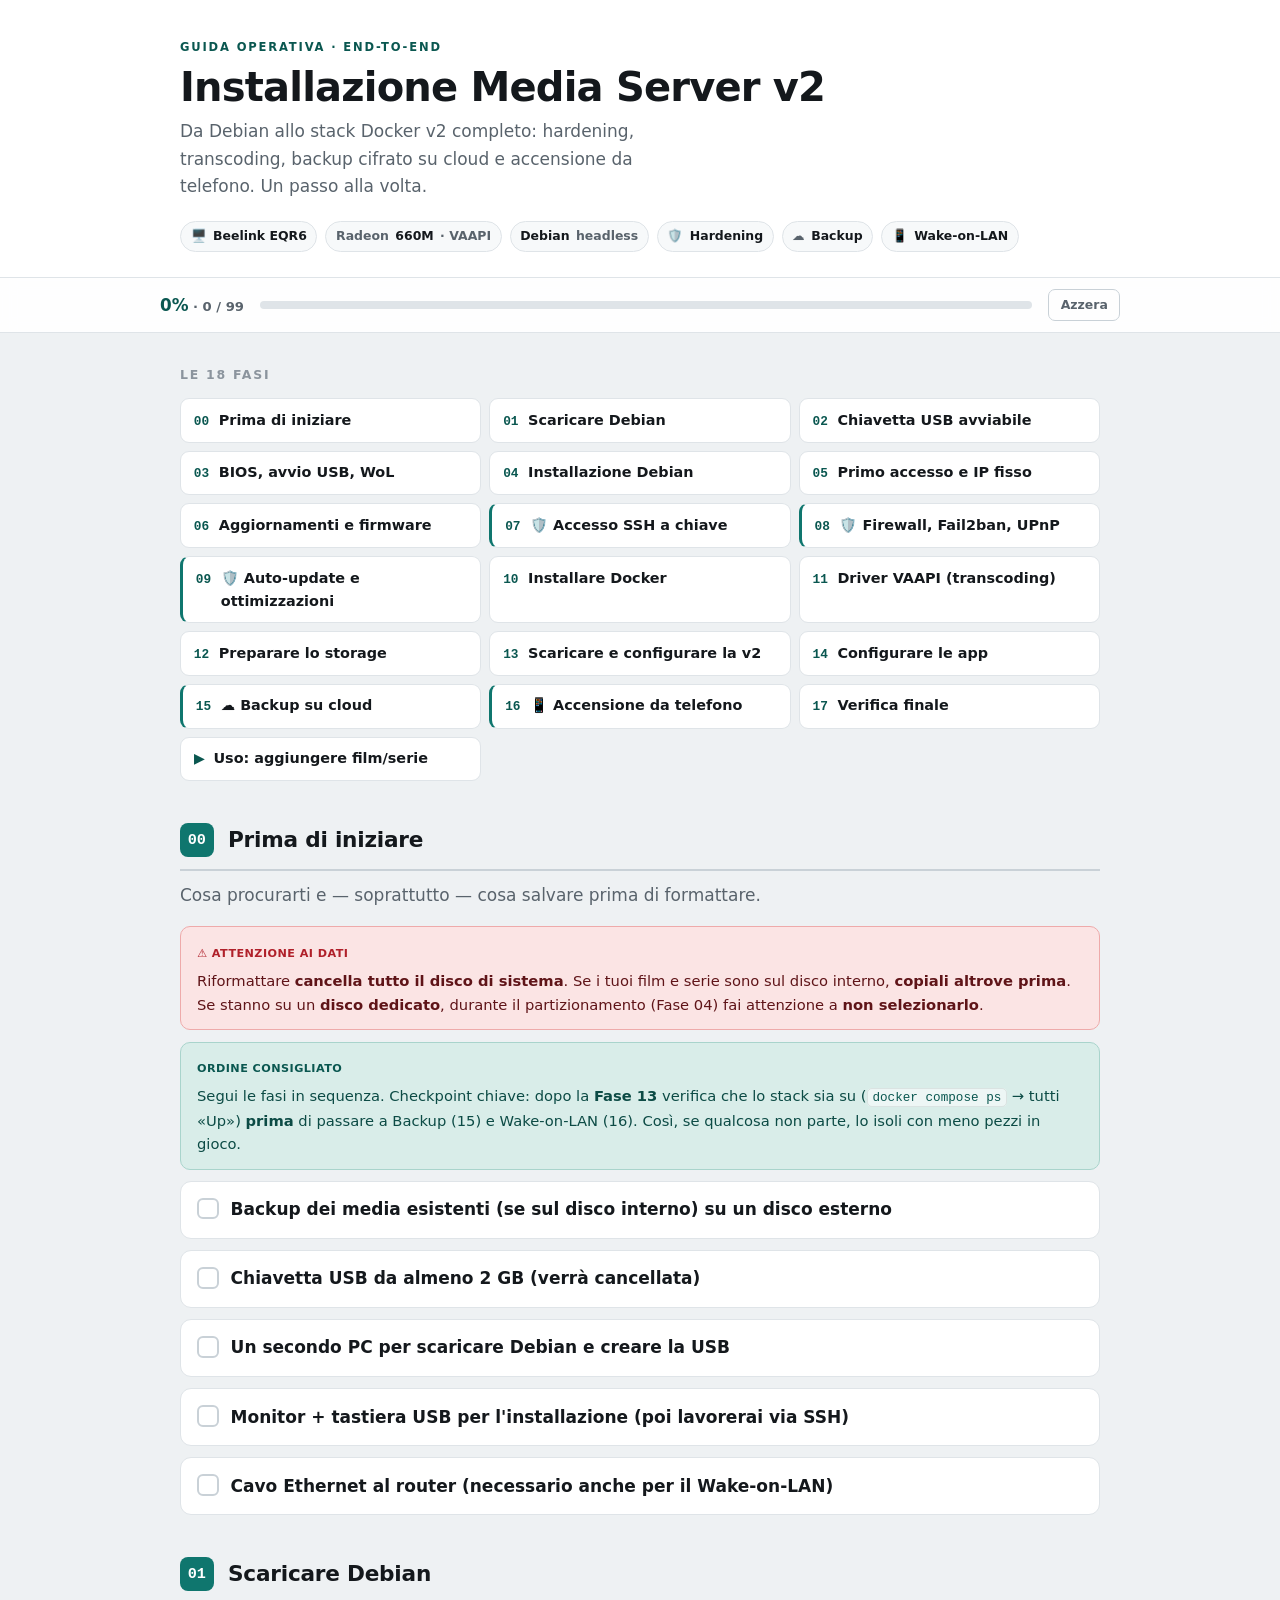
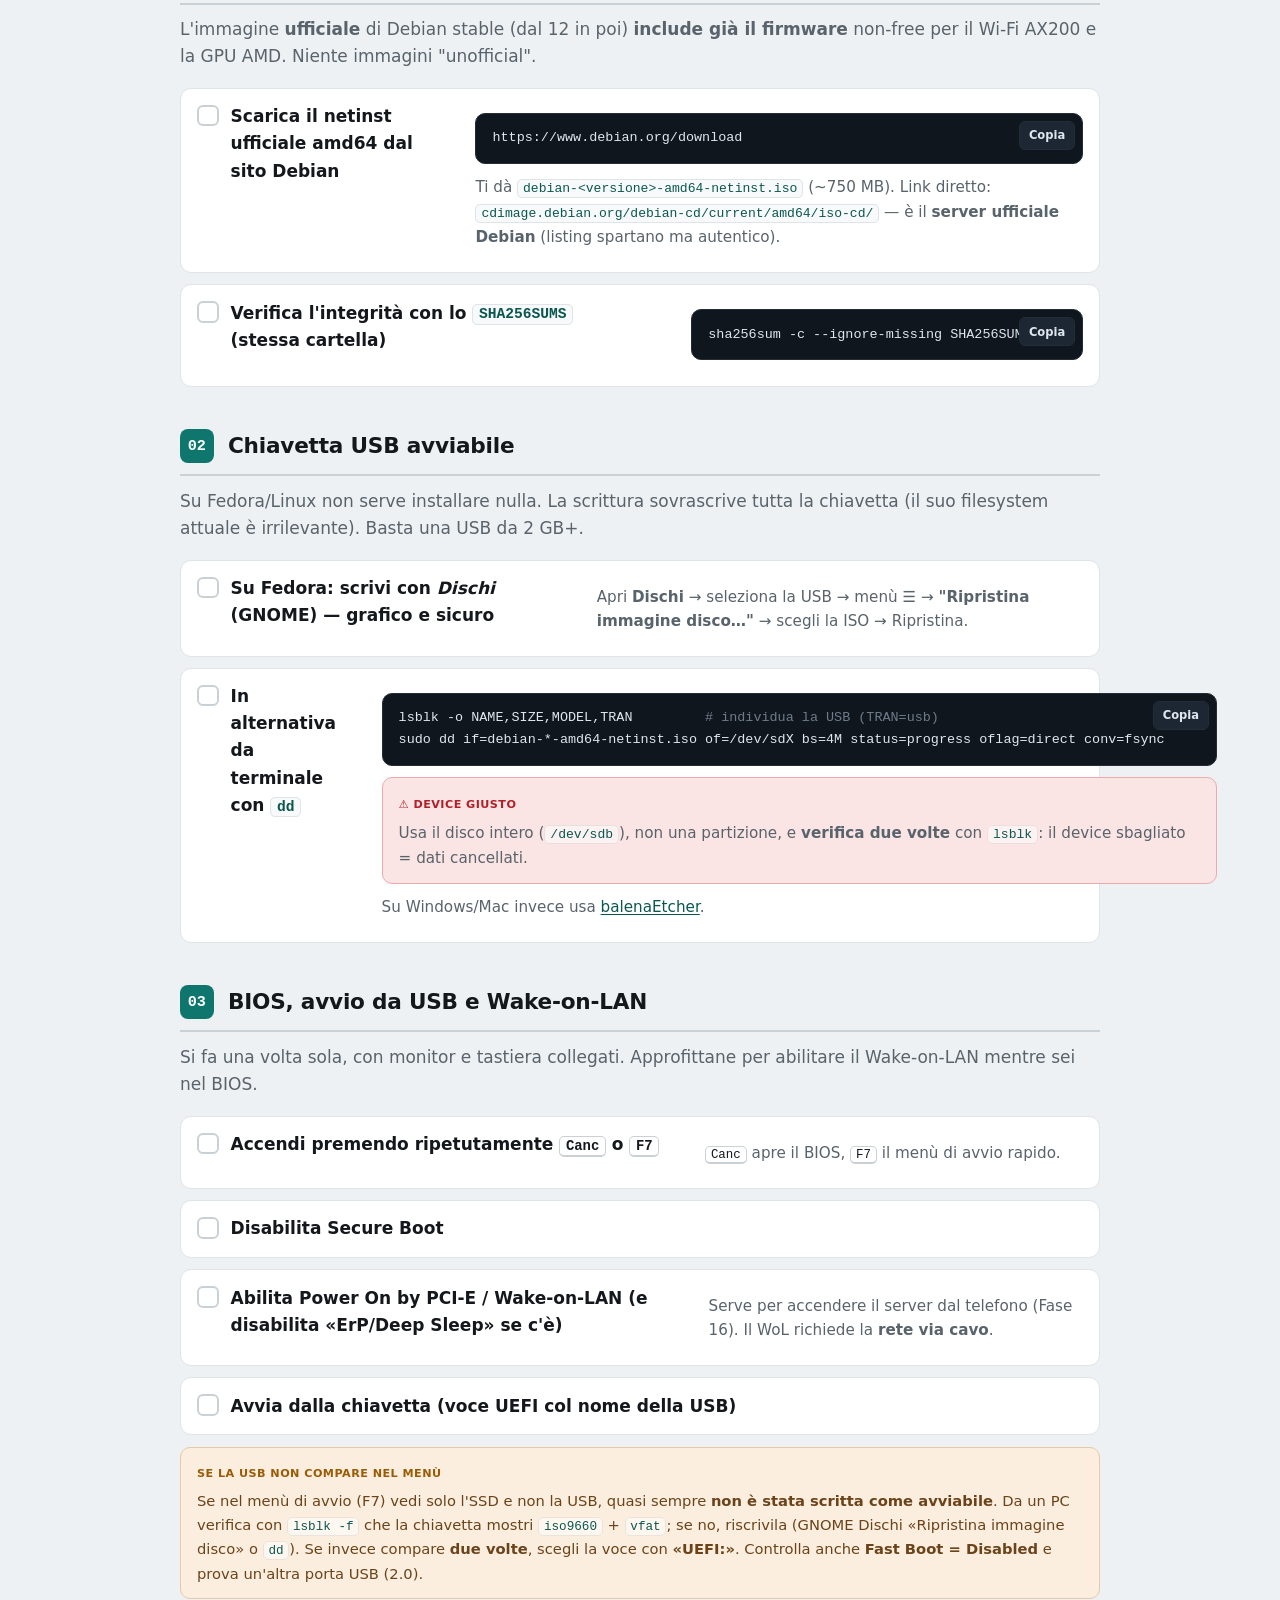
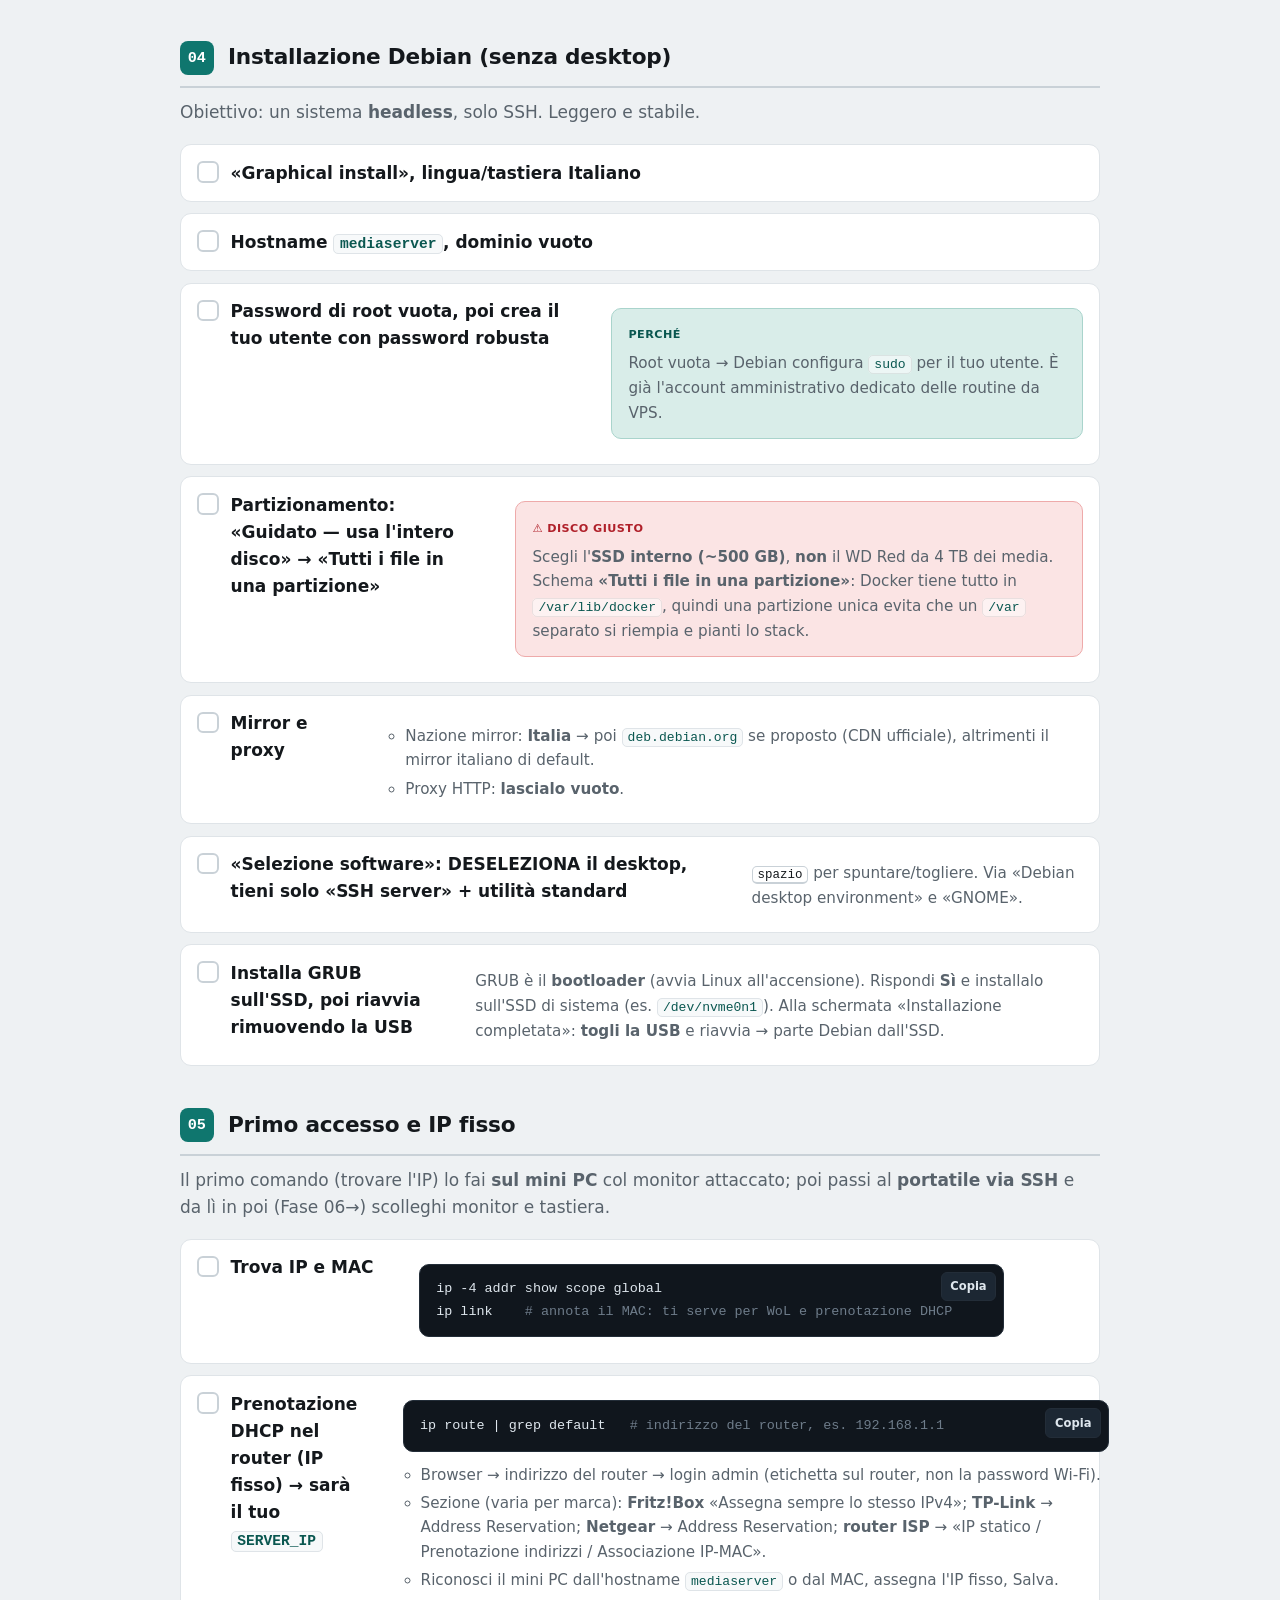
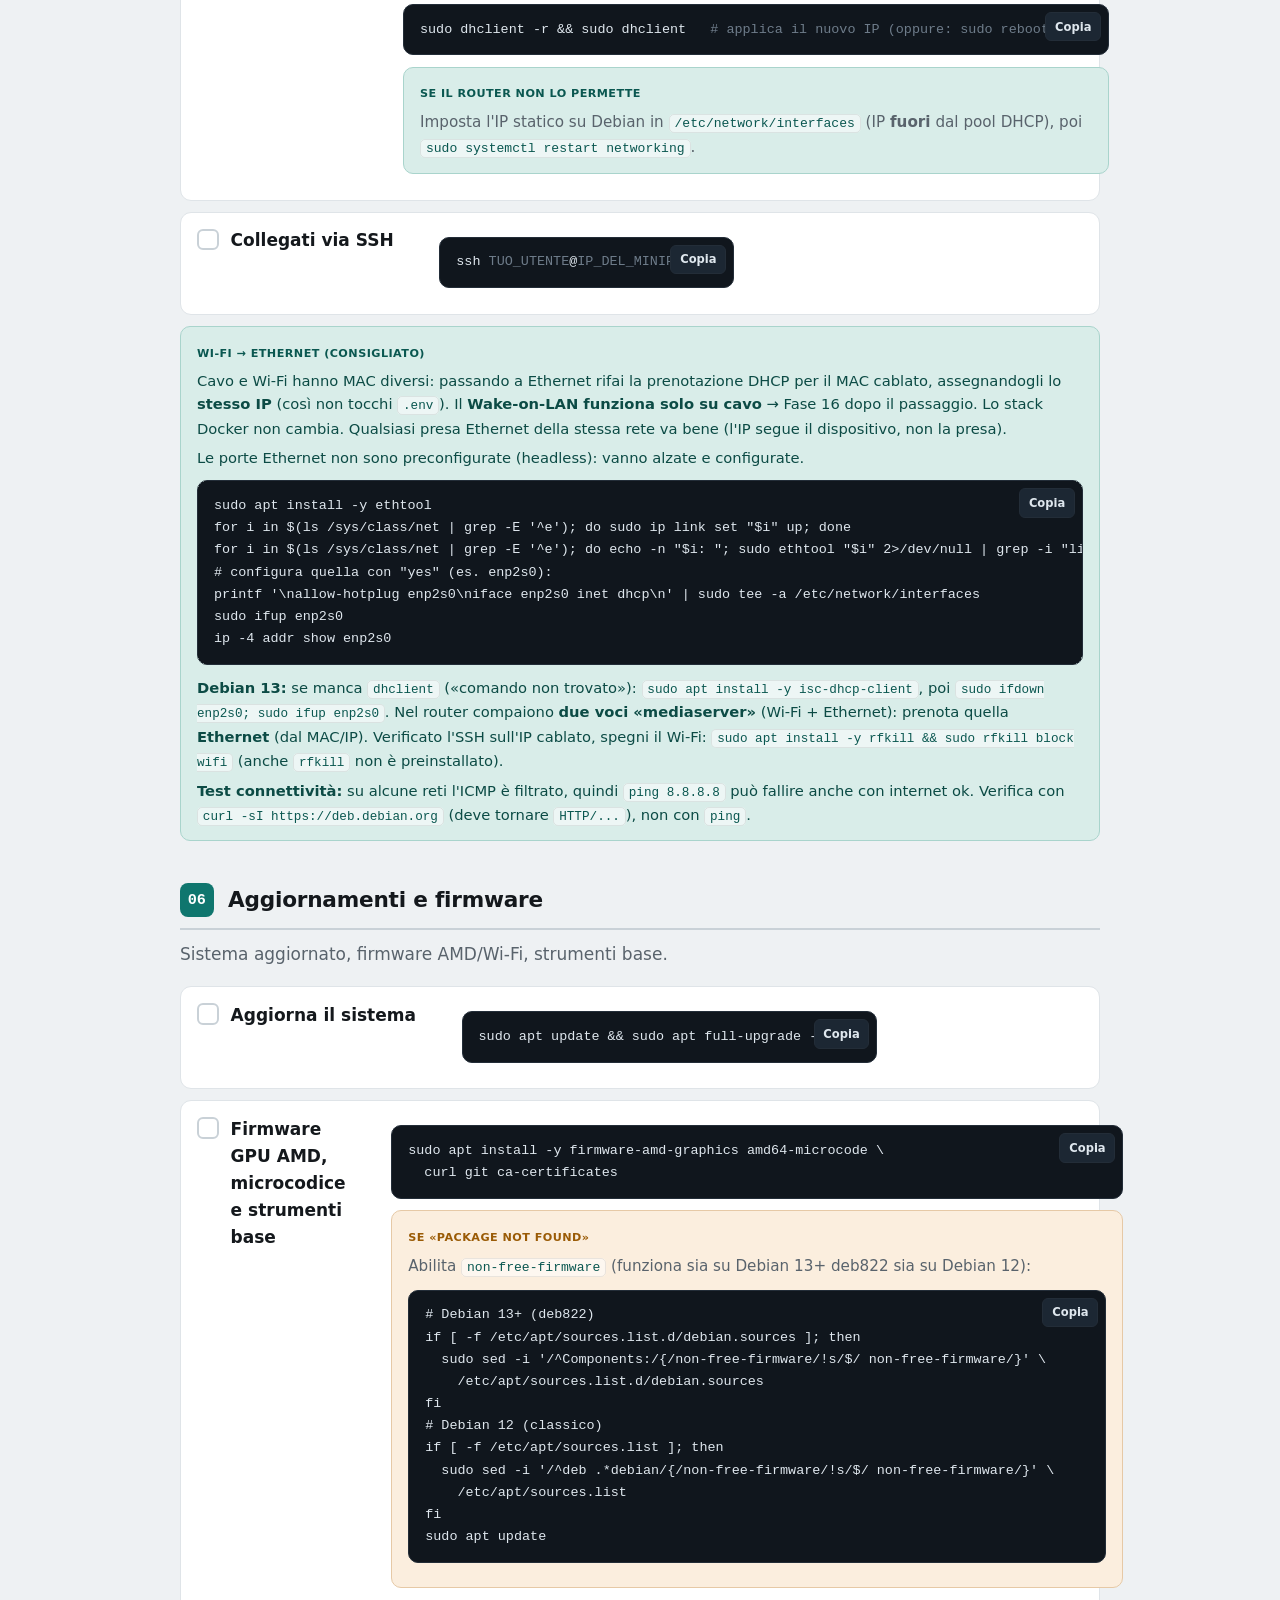
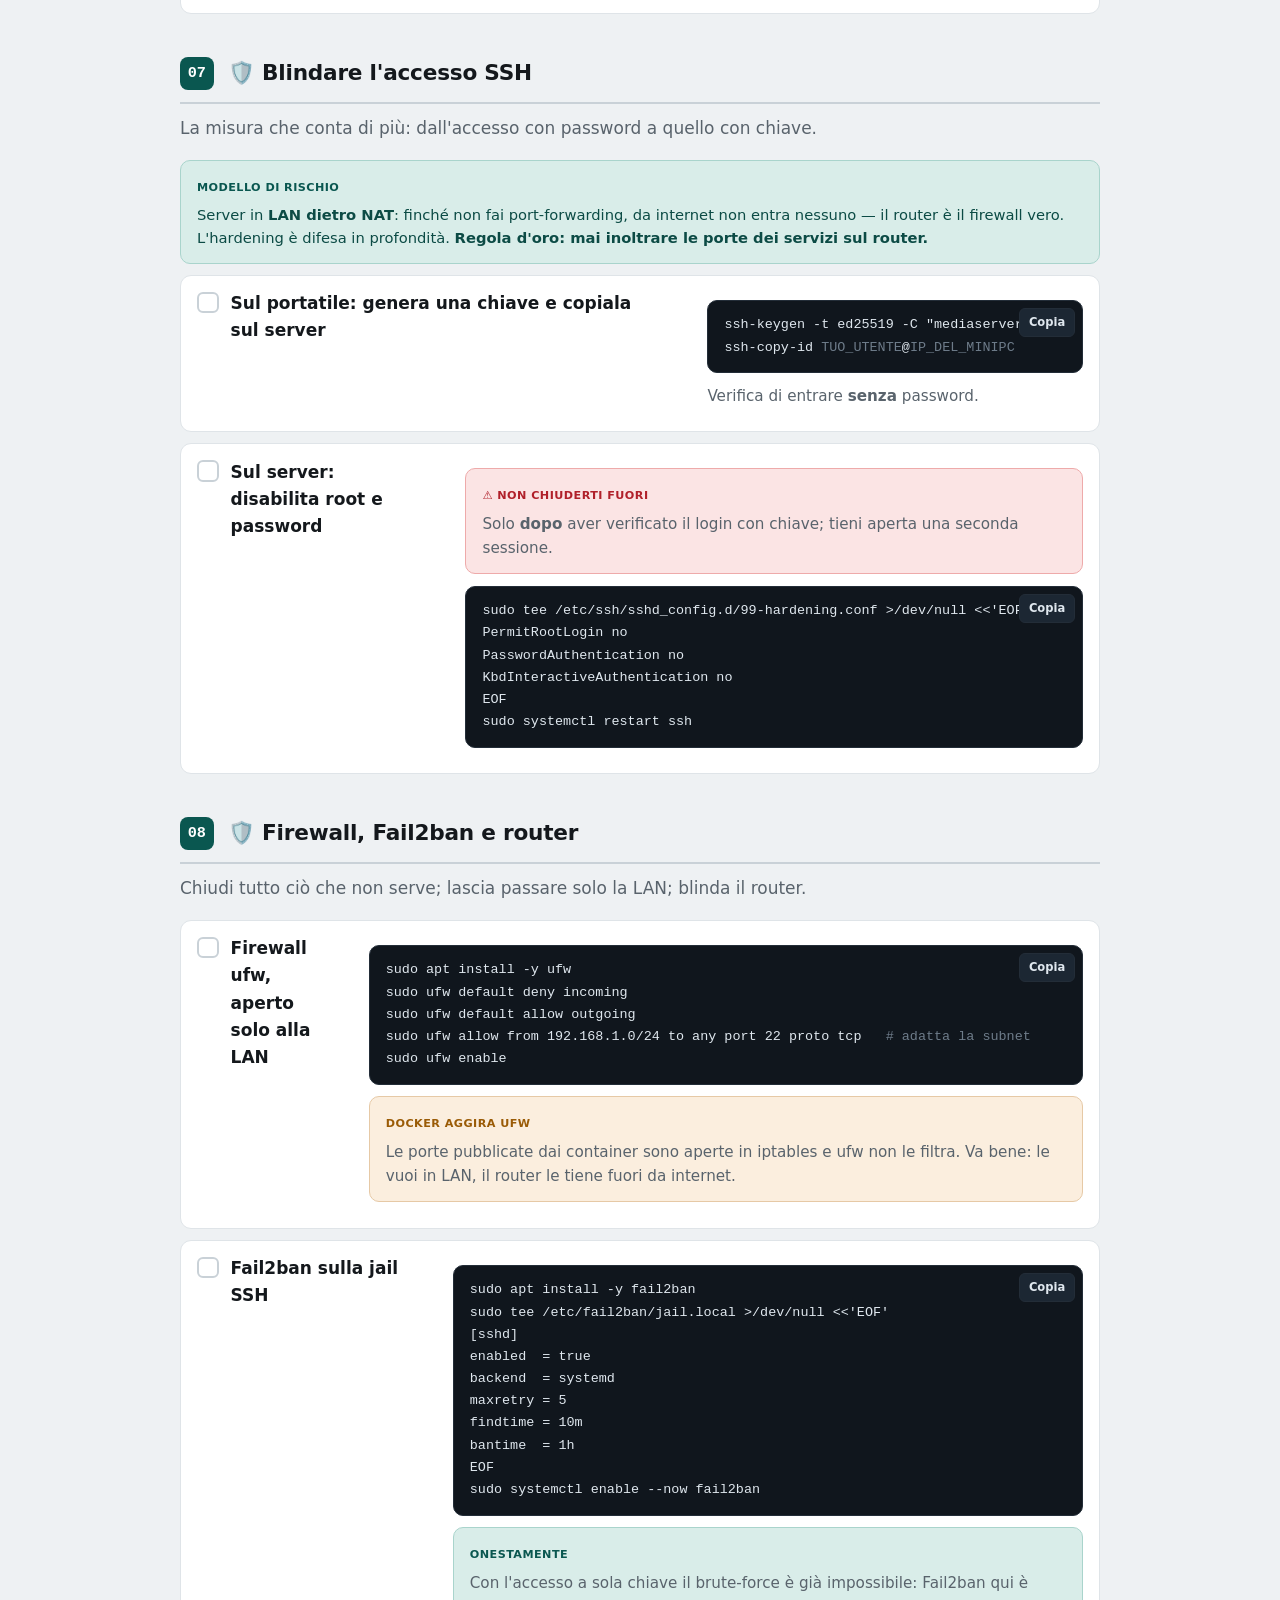
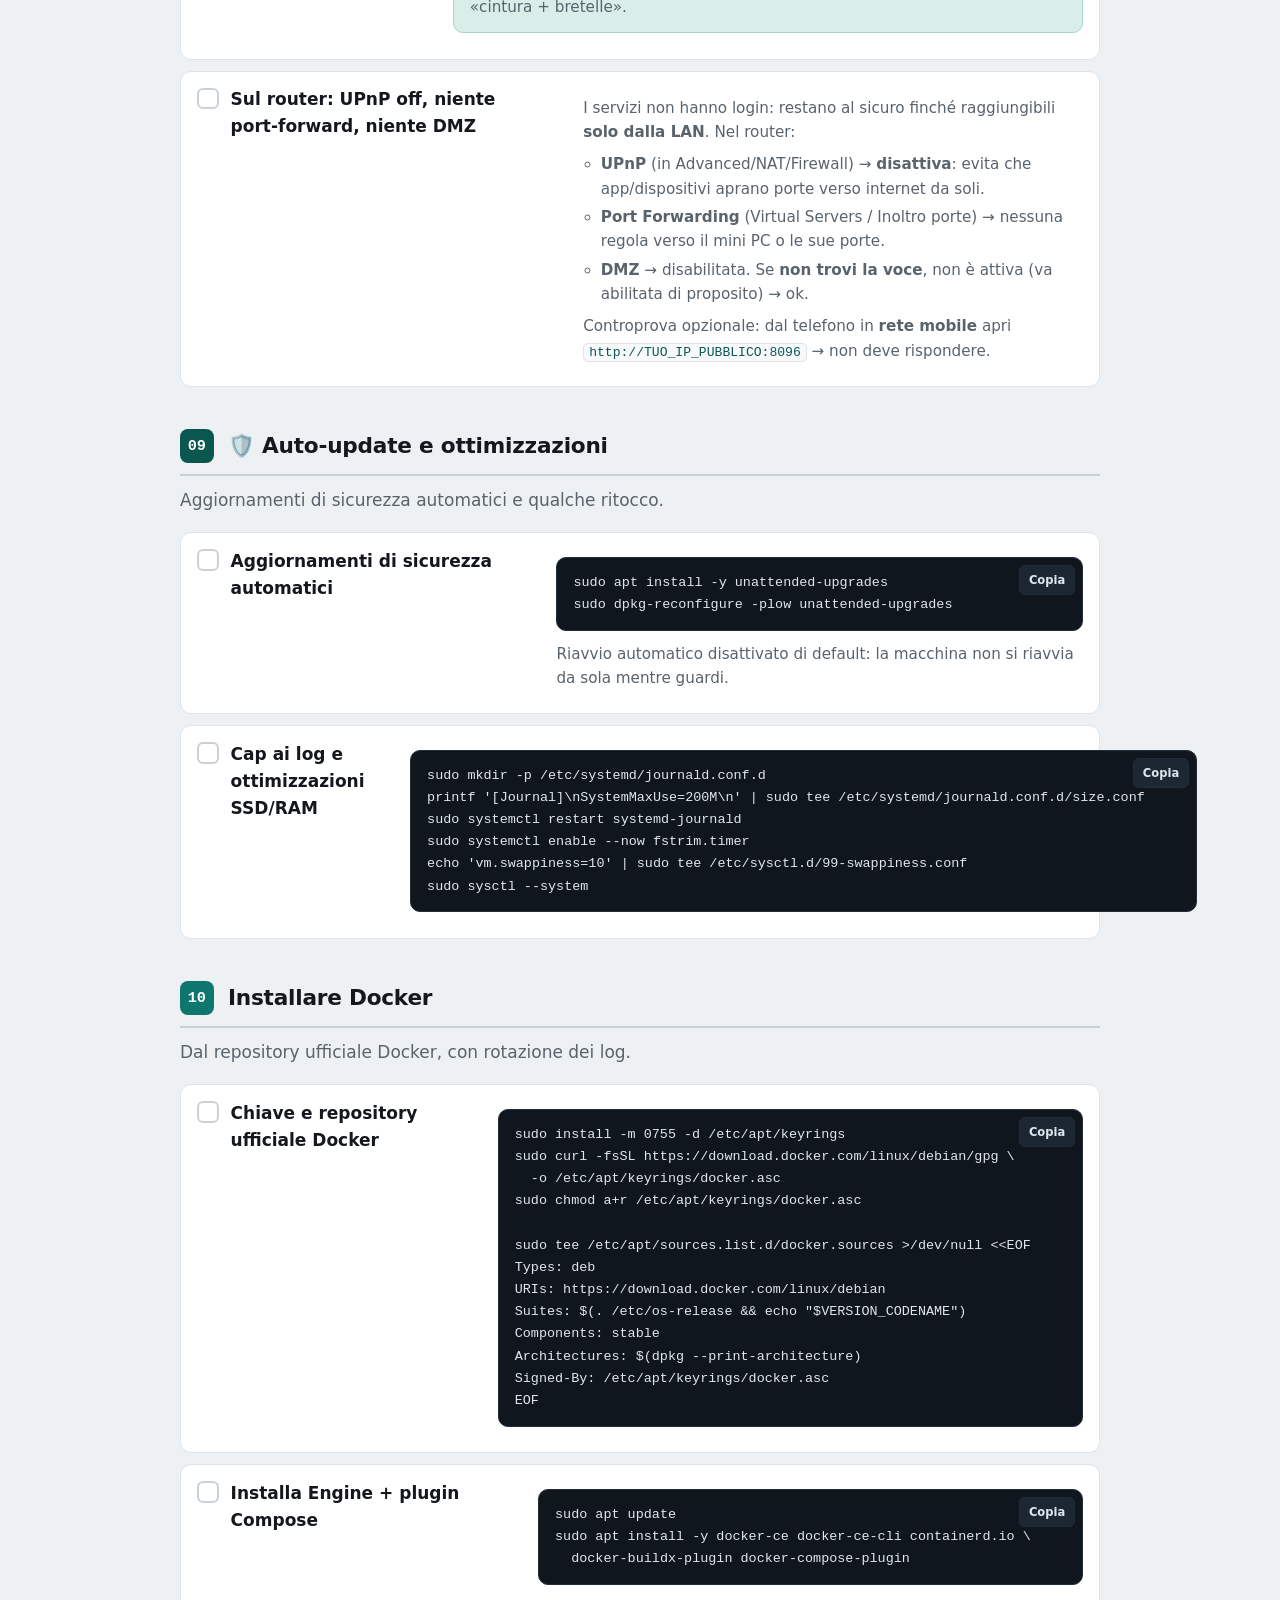
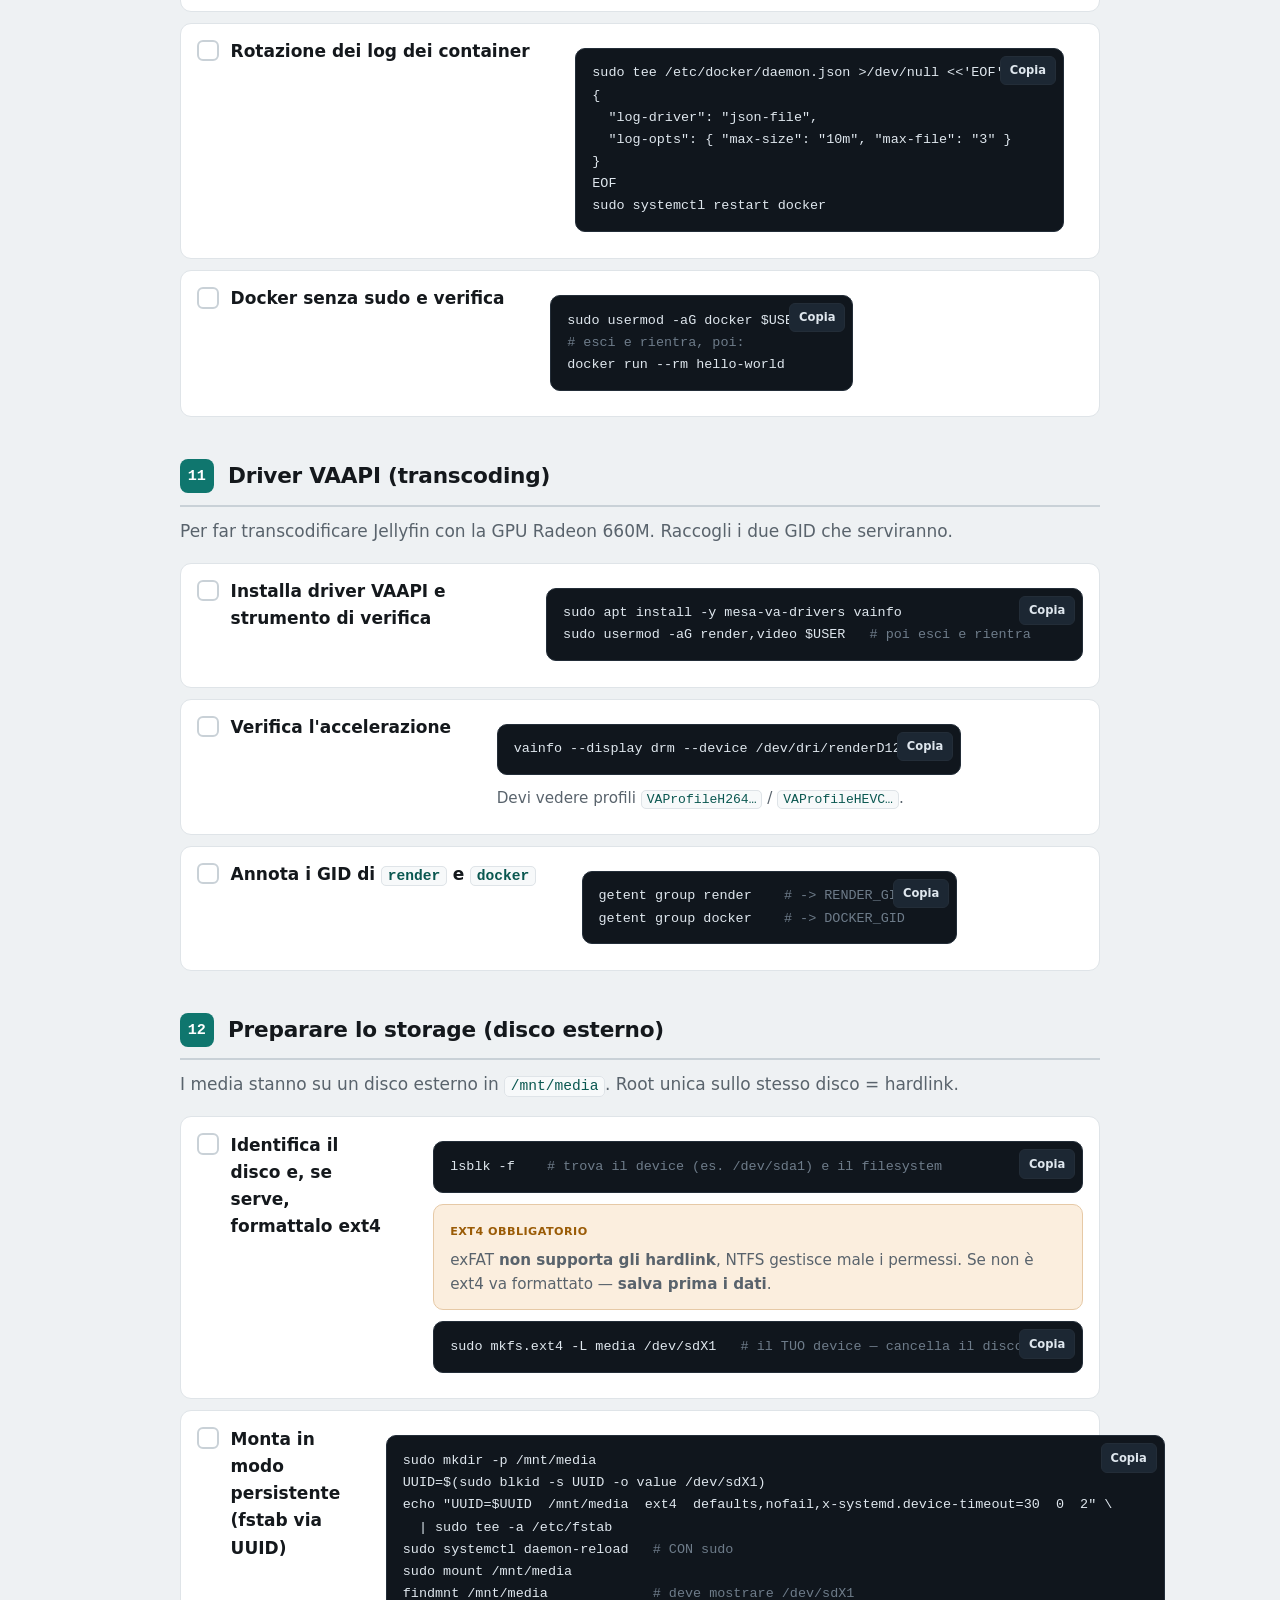
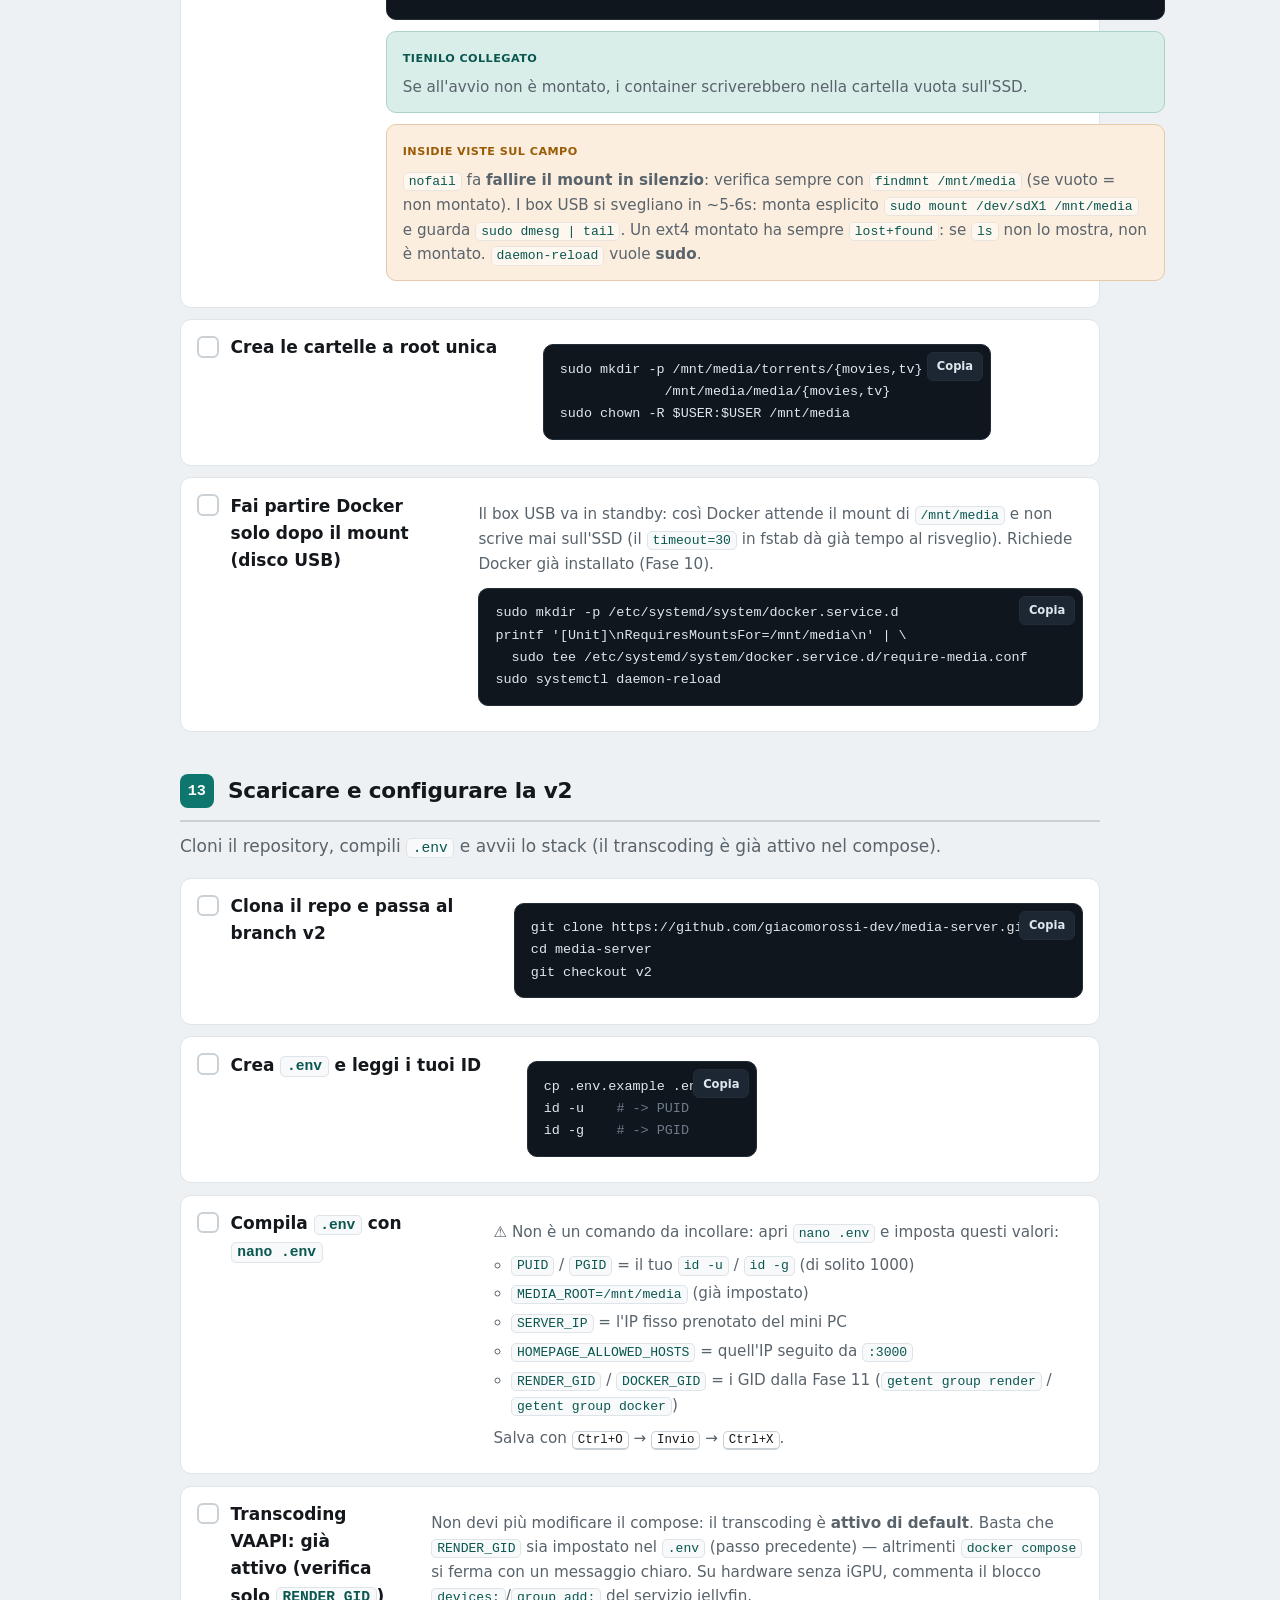
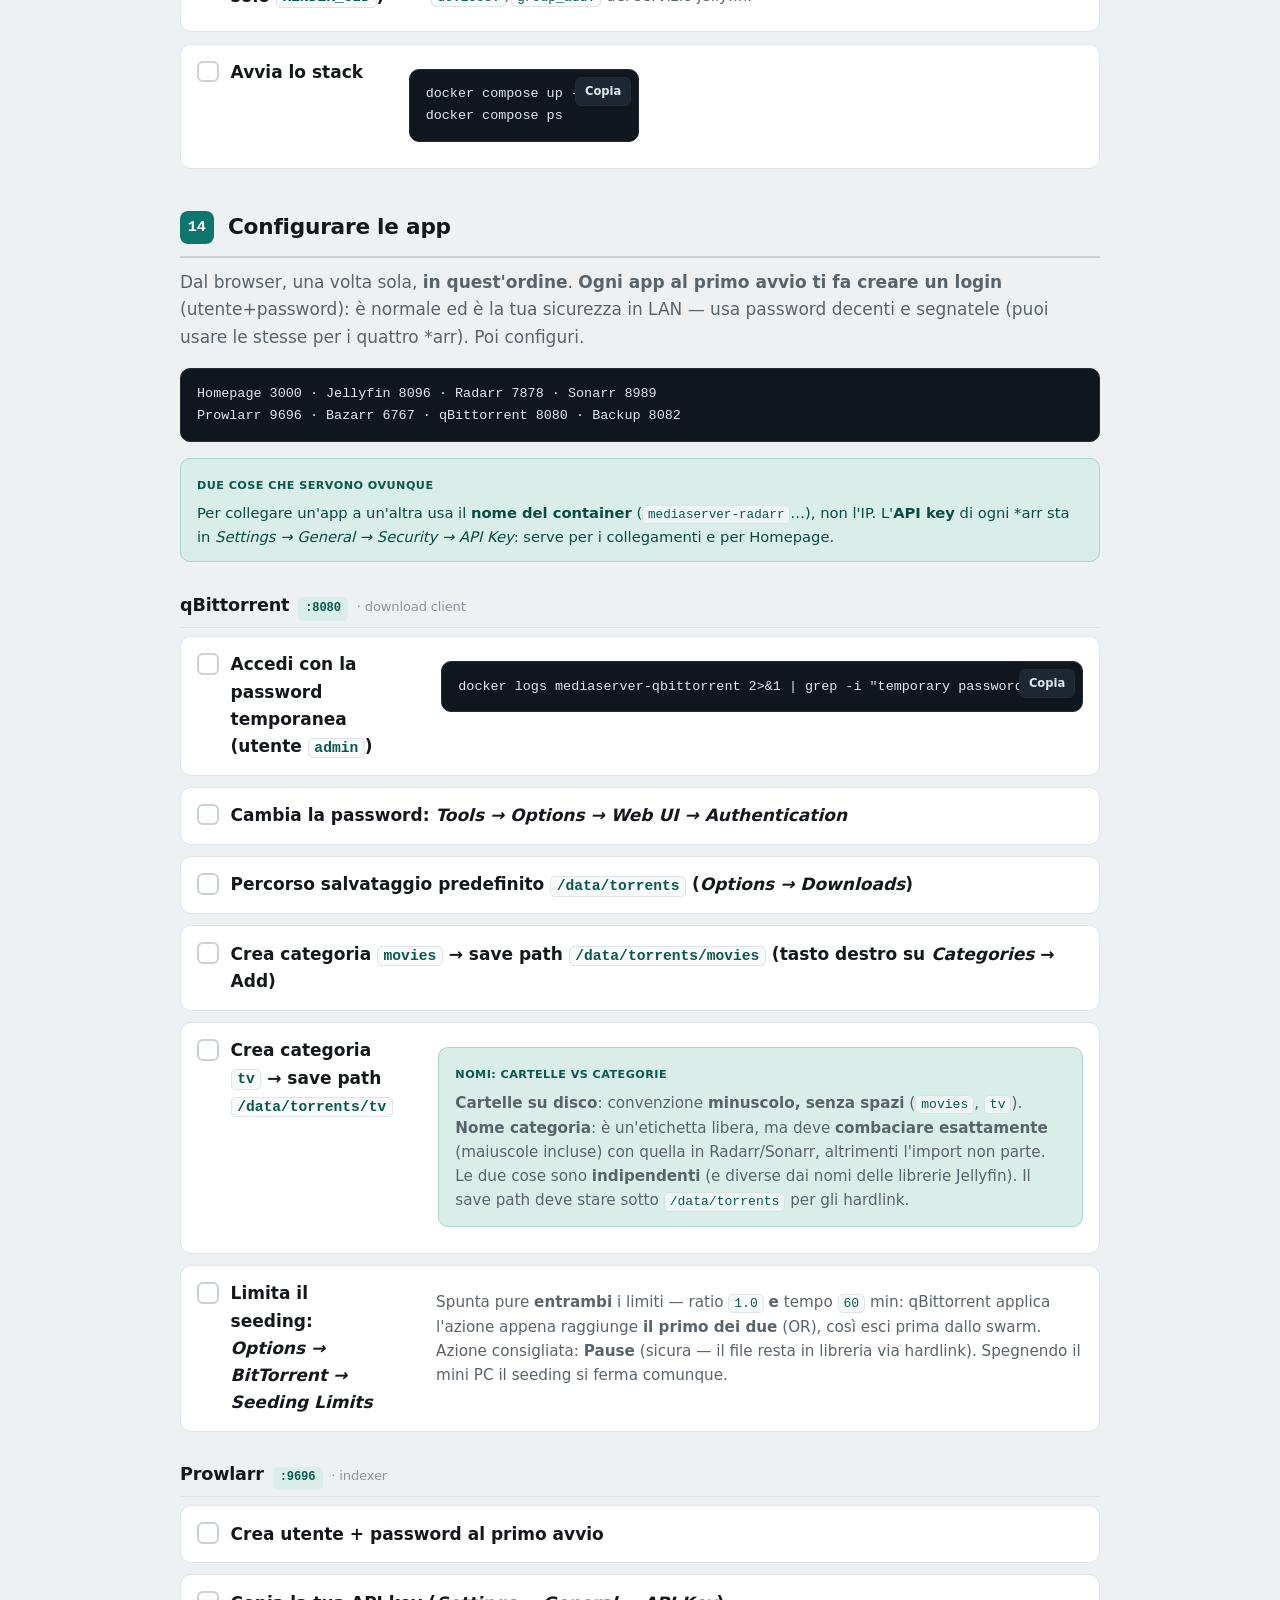
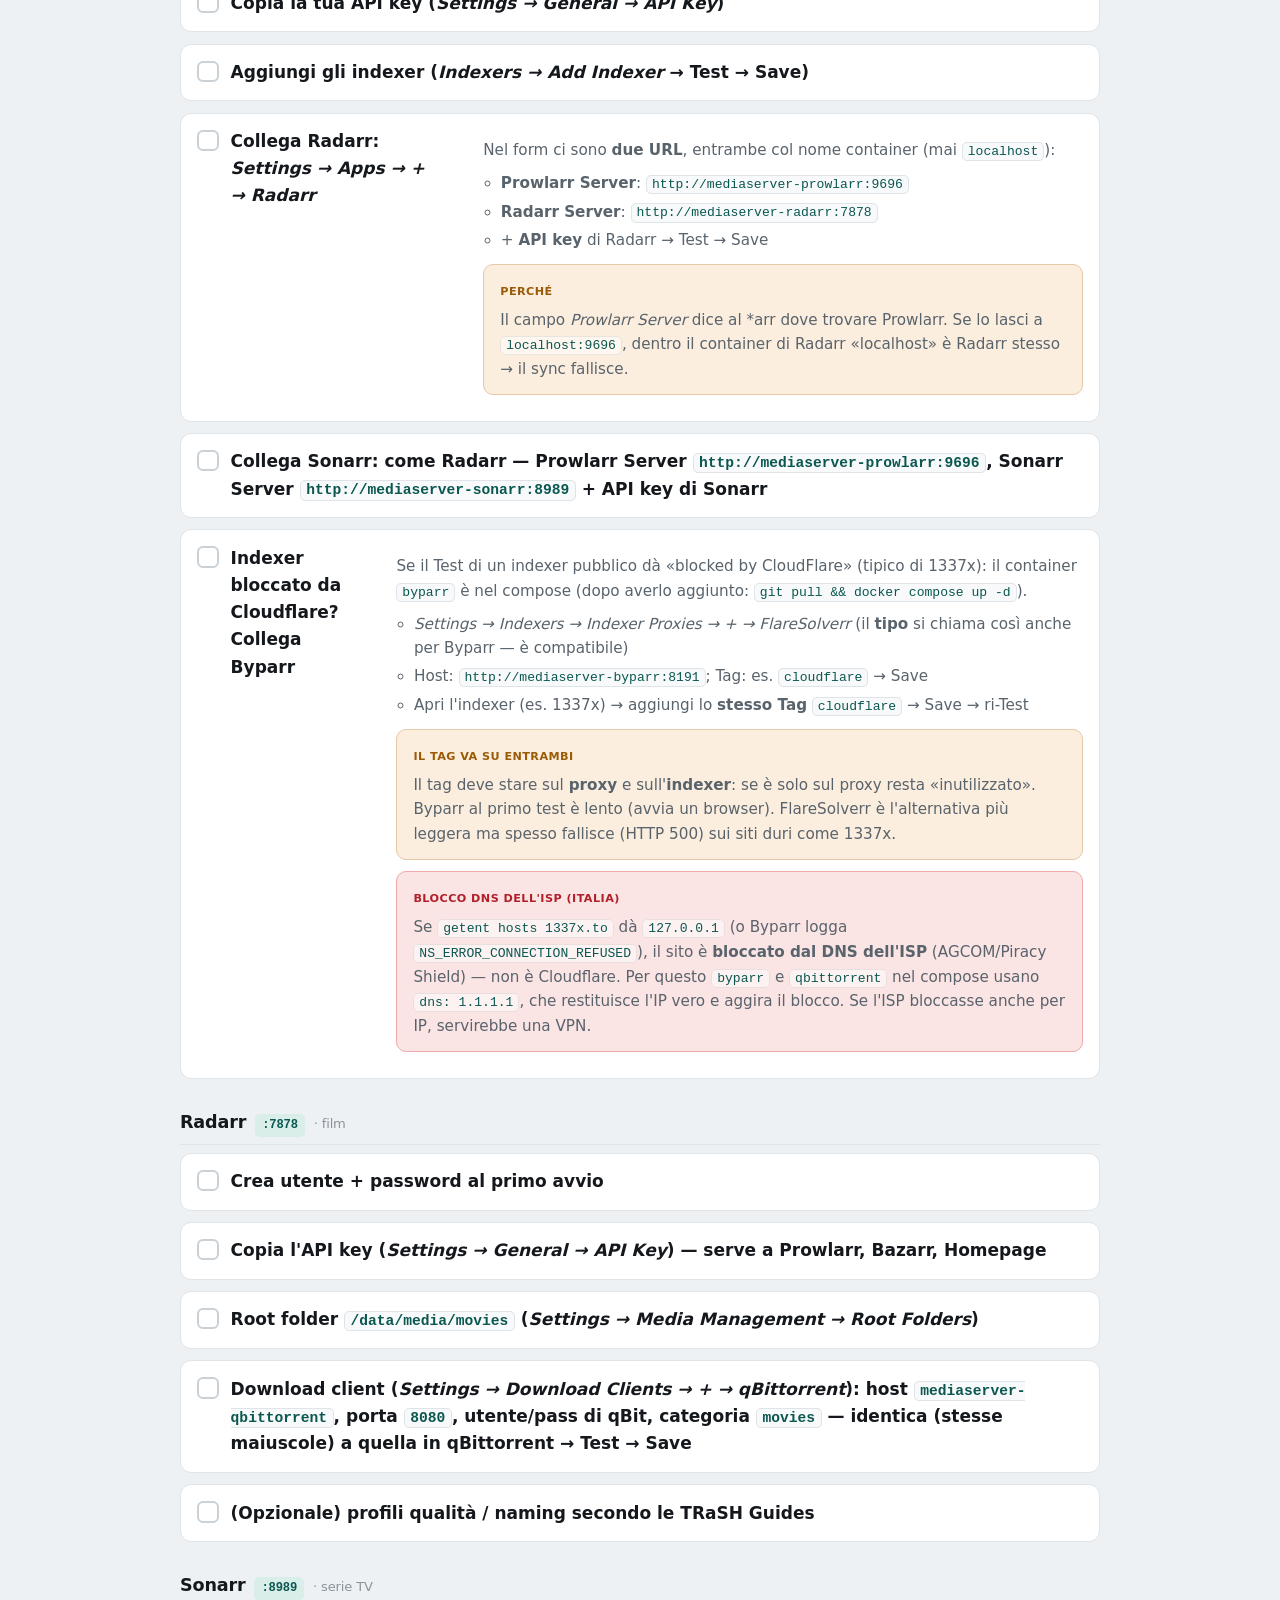
==== commit 2bfce6ff: "docs: sezione Uso - flusso dettagliato per aggiungere film (Radarr) e serie (Sonarr) Dalla ricerca a" ====
--- a/docs/install-guide.html
+++ b/docs/install-guide.html
@@ -90,6 +90,11 @@
   .app-h .port { font-family: var(--font-mono); font-size: .76rem; font-weight: 600; color: var(--accent-ink); background: var(--accent-soft); padding: .12rem .45rem; border-radius: 5px; }
   .app-h .role { font-size: .82rem; font-weight: 500; color: var(--faint); }
 
+  ol.flow { margin: .4rem 0 1.2rem; padding-left: 1.4rem; }
+  ol.flow li { margin: .35rem 0; color: var(--ink); }
+  ol.flow li::marker { color: var(--accent-ink); font-weight: 700; }
+  .phase.usage .phase-num { background: var(--ink); }
+
   ol.steps { list-style: none; margin: 0; padding: 0; display: flex; flex-direction: column; gap: .7rem; }
   li.step { background: var(--surface); border: 1px solid var(--line); border-radius: 11px; padding: .9rem 1rem; transition: border-color .15s; }
   li.step:hover { border-color: var(--line-strong); }
@@ -189,6 +194,7 @@
       <a class="toc-item sec" href="#f15"><span class="toc-num">15</span><span class="toc-text">☁️ Backup su cloud</span></a>
       <a class="toc-item sec" href="#f16"><span class="toc-num">16</span><span class="toc-text">📱 Accensione da telefono</span></a>
       <a class="toc-item" href="#f17"><span class="toc-num">17</span><span class="toc-text">Verifica finale</span></a>
+      <a class="toc-item" href="#uso"><span class="toc-num">▶</span><span class="toc-text">Uso: aggiungere film/serie</span></a>
     </div>
   </nav>
 </div>
@@ -637,7 +643,8 @@
       <li class="step"><div class="step-row"><input type="checkbox" id="s14h-2"><label class="step-label" for="s14h-2">Mettile nel <code class="inline">.env</code> (<code class="inline">nano .env</code>): <code class="inline">JELLYFIN_API_KEY</code>, <code class="inline">RADARR_API_KEY</code>, <code class="inline">SONARR_API_KEY</code>, <code class="inline">PROWLARR_API_KEY</code>, <code class="inline">BAZARR_API_KEY</code>, <code class="inline">QBIT_PASS</code></label></div></li>
       <li class="step"><div class="step-row"><input type="checkbox" id="s14h-3"><label class="step-label" for="s14h-3">Ricarica Homepage</label>
         <div class="step-body"><div class="cmd"><pre>docker compose up -d homepage</pre><button class="copy-btn" type="button">Copia</button></div></div></div></li>
-      <li class="step"><div class="step-row"><input type="checkbox" id="s14h-4"><label class="step-label" for="s14h-4">Verifica su <code class="inline">http://IP:3000</code> che i widget si popolino</label></div></li>
+      <li class="step"><div class="step-row"><input type="checkbox" id="s14h-4"><label class="step-label" for="s14h-4">Verifica su <code class="inline">http://IP:3000</code> che i widget si popolino</label>
+        <div class="step-body"><div class="note warn"><p><span class="tag">Card qBittorrent rossa: «Your IP address has been banned»</span></p><p>Capita se Homepage è partito con <code class="inline">QBIT_PASS</code> vuoto/sbagliato (es. al primo <code class="inline">up</code> prima di compilare il <code class="inline">.env</code>): tenta il login, fallisce ripetutamente e qBittorrent <b>banna l'IP</b>. Fix: metti la password giusta nel <code class="inline">.env</code>, poi <code class="inline">docker compose restart qbittorrent</code> (azzera il ban) e <code class="inline">docker compose up -d homepage</code>. La card usa <code class="inline">QBIT_USER</code>/<code class="inline">QBIT_PASS</code>, non un'API key.</p></div></div></div></li>
     </ol>
   </section>
 
@@ -732,6 +739,35 @@
     <div class="note info" style="margin-top:1.4rem"><p><span class="tag">Uso quotidiano</span></p><p>Finito. Accendi (anche da telefono) → i container ripartono da soli e il backup gira → guardi → spegni con <code class="inline">sudo systemctl poweroff</code> (arresto pulito: i container si fermano bene). Rilanci <code class="inline">docker compose up -d</code> solo dopo aver cambiato configurazione o versioni.</p></div>
   </section>
 
+  <!-- USO -->
+  <section class="phase usage" id="uso">
+    <div class="phase-head"><span class="phase-num">▶</span><h2>Come aggiungere film e serie</h2></div>
+    <p class="phase-intro">Il flusso quotidiano, dalla ricerca alla riproduzione. Vale ogni volta che vuoi un nuovo contenuto (non è un passo d'installazione).</p>
+
+    <h3 class="app-h">Un film <span class="role">· Radarr → Jellyfin</span></h3>
+    <ol class="flow">
+      <li>In <b>Radarr</b> (<code class="inline">:7878</code>): <i>Movies → Add New</i> (o il «+»).</li>
+      <li>Cerca il <b>titolo</b>, seleziona quello giusto (controlla anno/poster).</li>
+      <li>Imposta: <b>Root Folder</b> <code class="inline">/data/media/movies</code>, <b>Quality Profile</b> (es. HD-1080p), <b>Monitor</b> = «Movie Only».</li>
+      <li>Spunta <b>«Start search for missing movie»</b> (o «Search on add») → <b>Add</b>.</li>
+      <li>Radarr cerca sugli indexer (Prowlarr), sceglie un release e lo manda a <b>qBittorrent</b> (categoria <code class="inline">movies</code>).</li>
+      <li>A download finito, Radarr <b>importa via hardlink</b> in <code class="inline">/data/media/movies/…</code> e rinomina. <b>Bazarr</b> aggancia i sottotitoli.</li>
+      <li><b>Jellyfin</b> rileva il film (real-time monitoring) → lo trovi in libreria sulla TV.</li>
+    </ol>
+    <div class="note info"><p><span class="tag">Se non parte da solo</span></p><p>Radarr → apri il film → <b>Search</b> (icona lente) → «Interactive Search» → scegli un release dalla lista e scaricalo a mano. Utile anche se l'automatico prende un file scadente. Lo stato dei download è in <i>Activity/Queue</i> di Radarr e in qBittorrent.</p></div>
+
+    <h3 class="app-h">Una serie TV <span class="role">· Sonarr → Jellyfin</span></h3>
+    <ol class="flow">
+      <li>In <b>Sonarr</b> (<code class="inline">:8989</code>): <i>Series → Add New</i>.</li>
+      <li>Cerca il <b>titolo</b> della serie, selezionala.</li>
+      <li>Imposta: <b>Root Folder</b> <code class="inline">/data/media/tv</code>, <b>Quality Profile</b>, <b>Monitor</b> (es. «All Episodes» o solo alcune stagioni), <b>Series Type</b> = Standard.</li>
+      <li>Spunta <b>«Start search for missing episodes»</b> → <b>Add</b>.</li>
+      <li>Sonarr cerca gli episodi monitorati → qBittorrent (categoria <code class="inline">tv</code>) → scarica → <b>importa</b> in <code class="inline">/data/media/tv/Serie/Season X/</code>. Bazarr → sottotitoli.</li>
+      <li><b>Jellyfin</b> mostra la serie/episodi sulla TV.</li>
+    </ol>
+    <div class="note warn"><p><span class="tag">On-demand: episodi nuovi</span></p><p>Sonarr scarica i nuovi episodi <b>solo quando il mini PC è acceso</b>. Con l'uso on-demand: quando accendi, Sonarr fa una ricerca e recupera ciò che manca; per forzare, apri la serie → <b>Search</b> sugli episodi mancanti. (Se un domani vuoi il download notturno automatico serve tenerlo acceso / Wake-on-LAN schedulato.)</p></div>
+  </section>
+
 </main>
 
 <footer class="wrap">
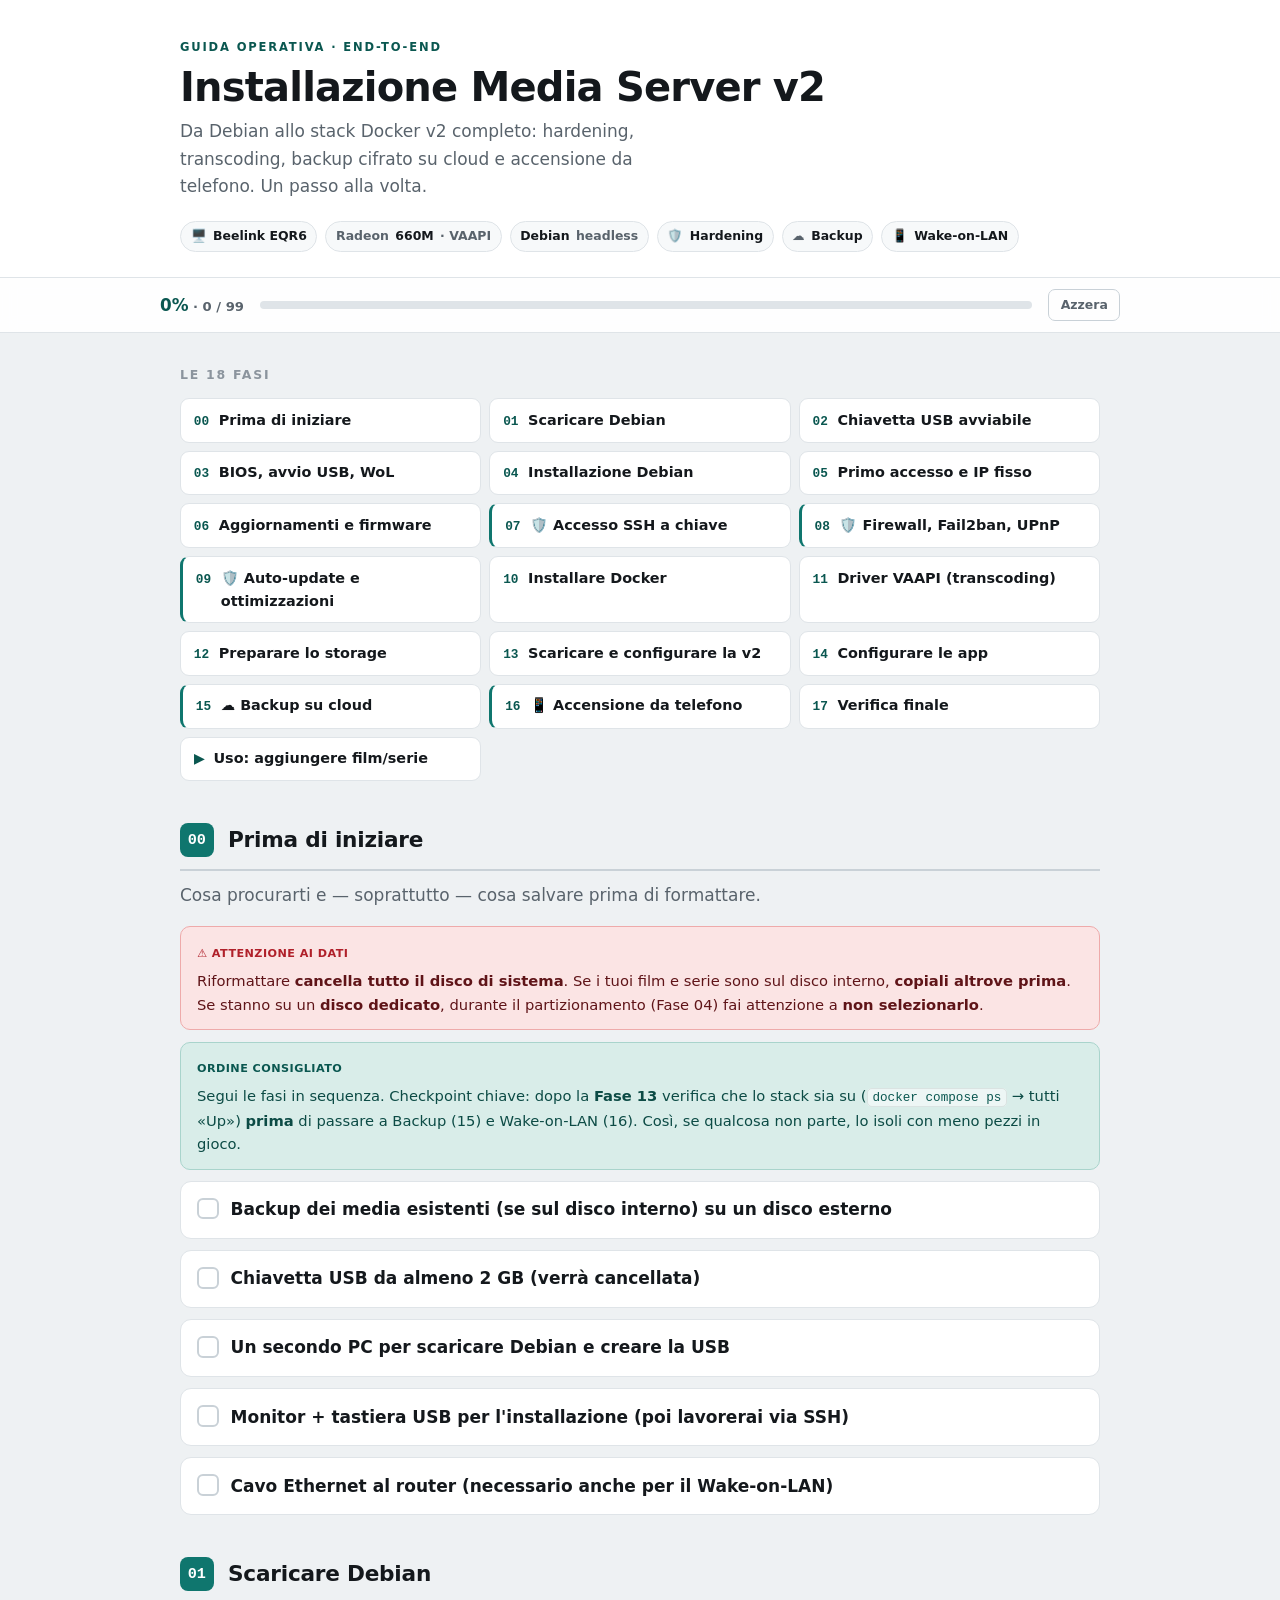
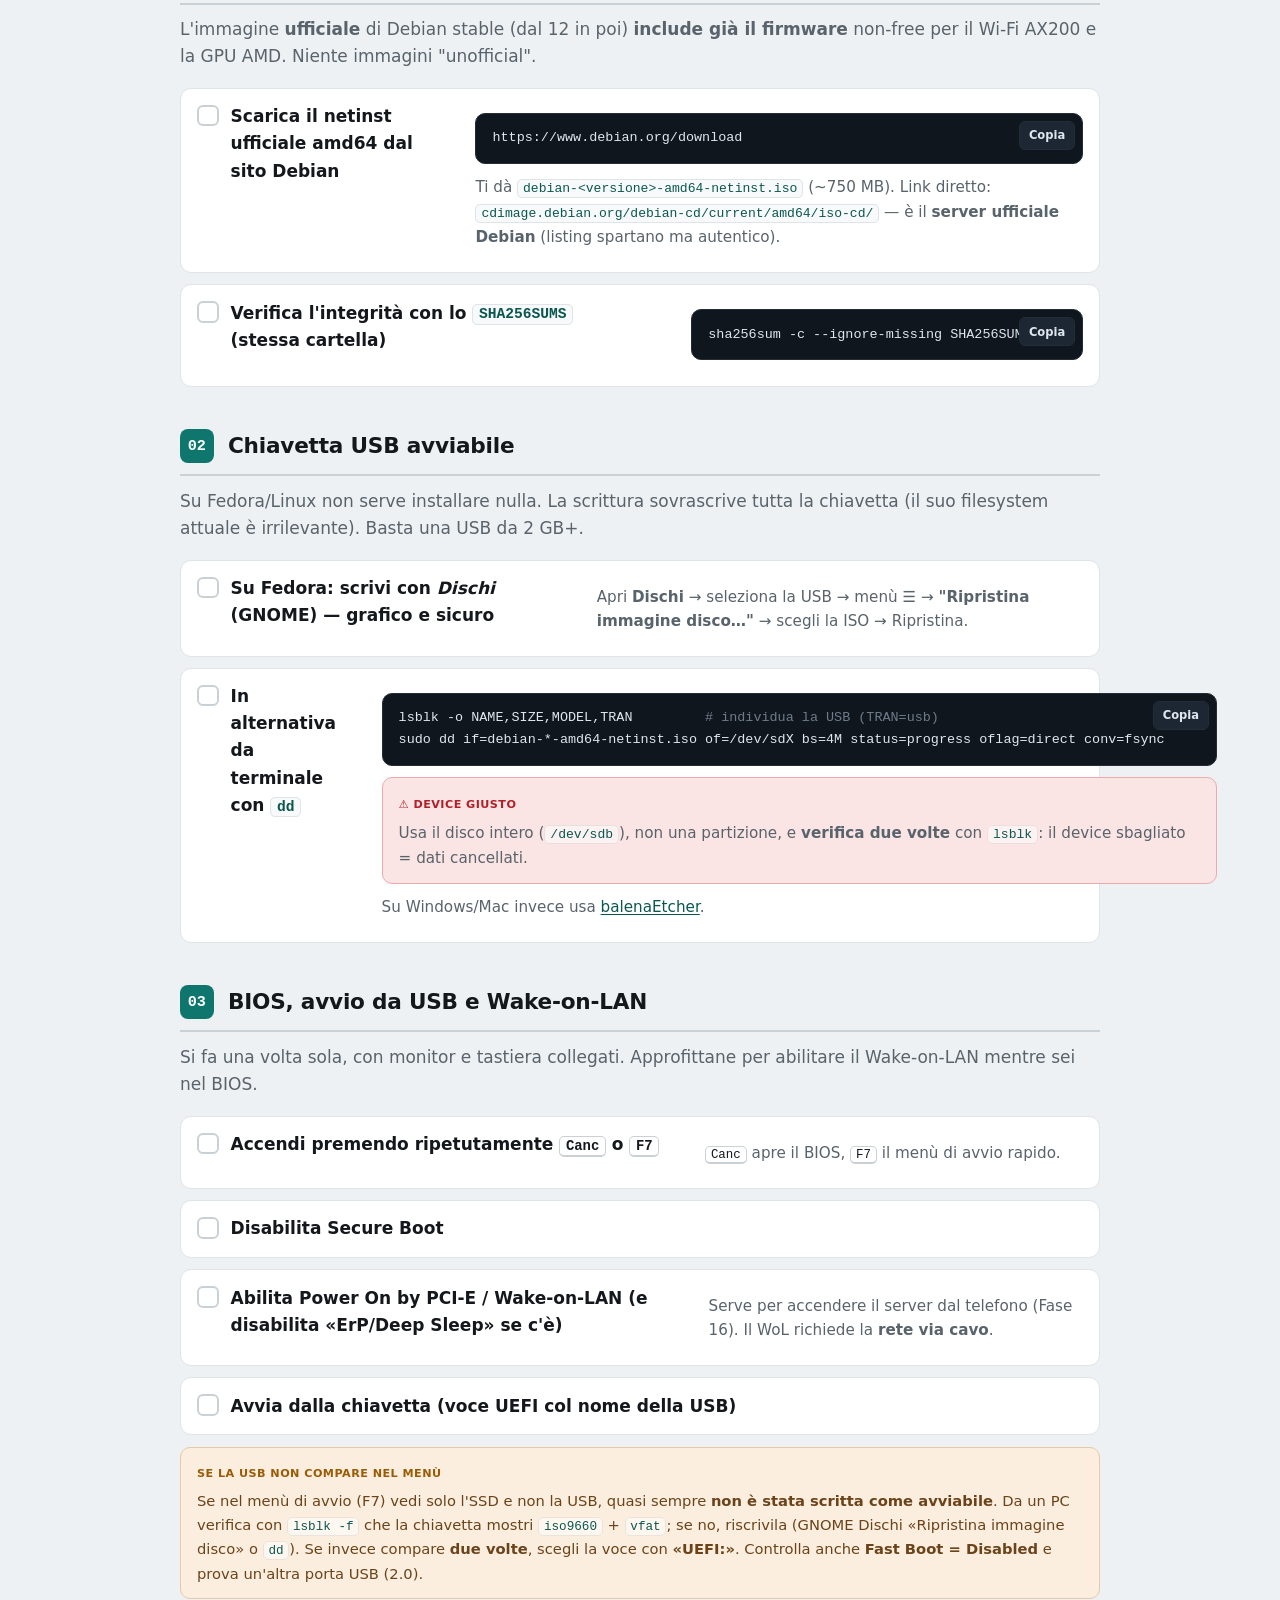
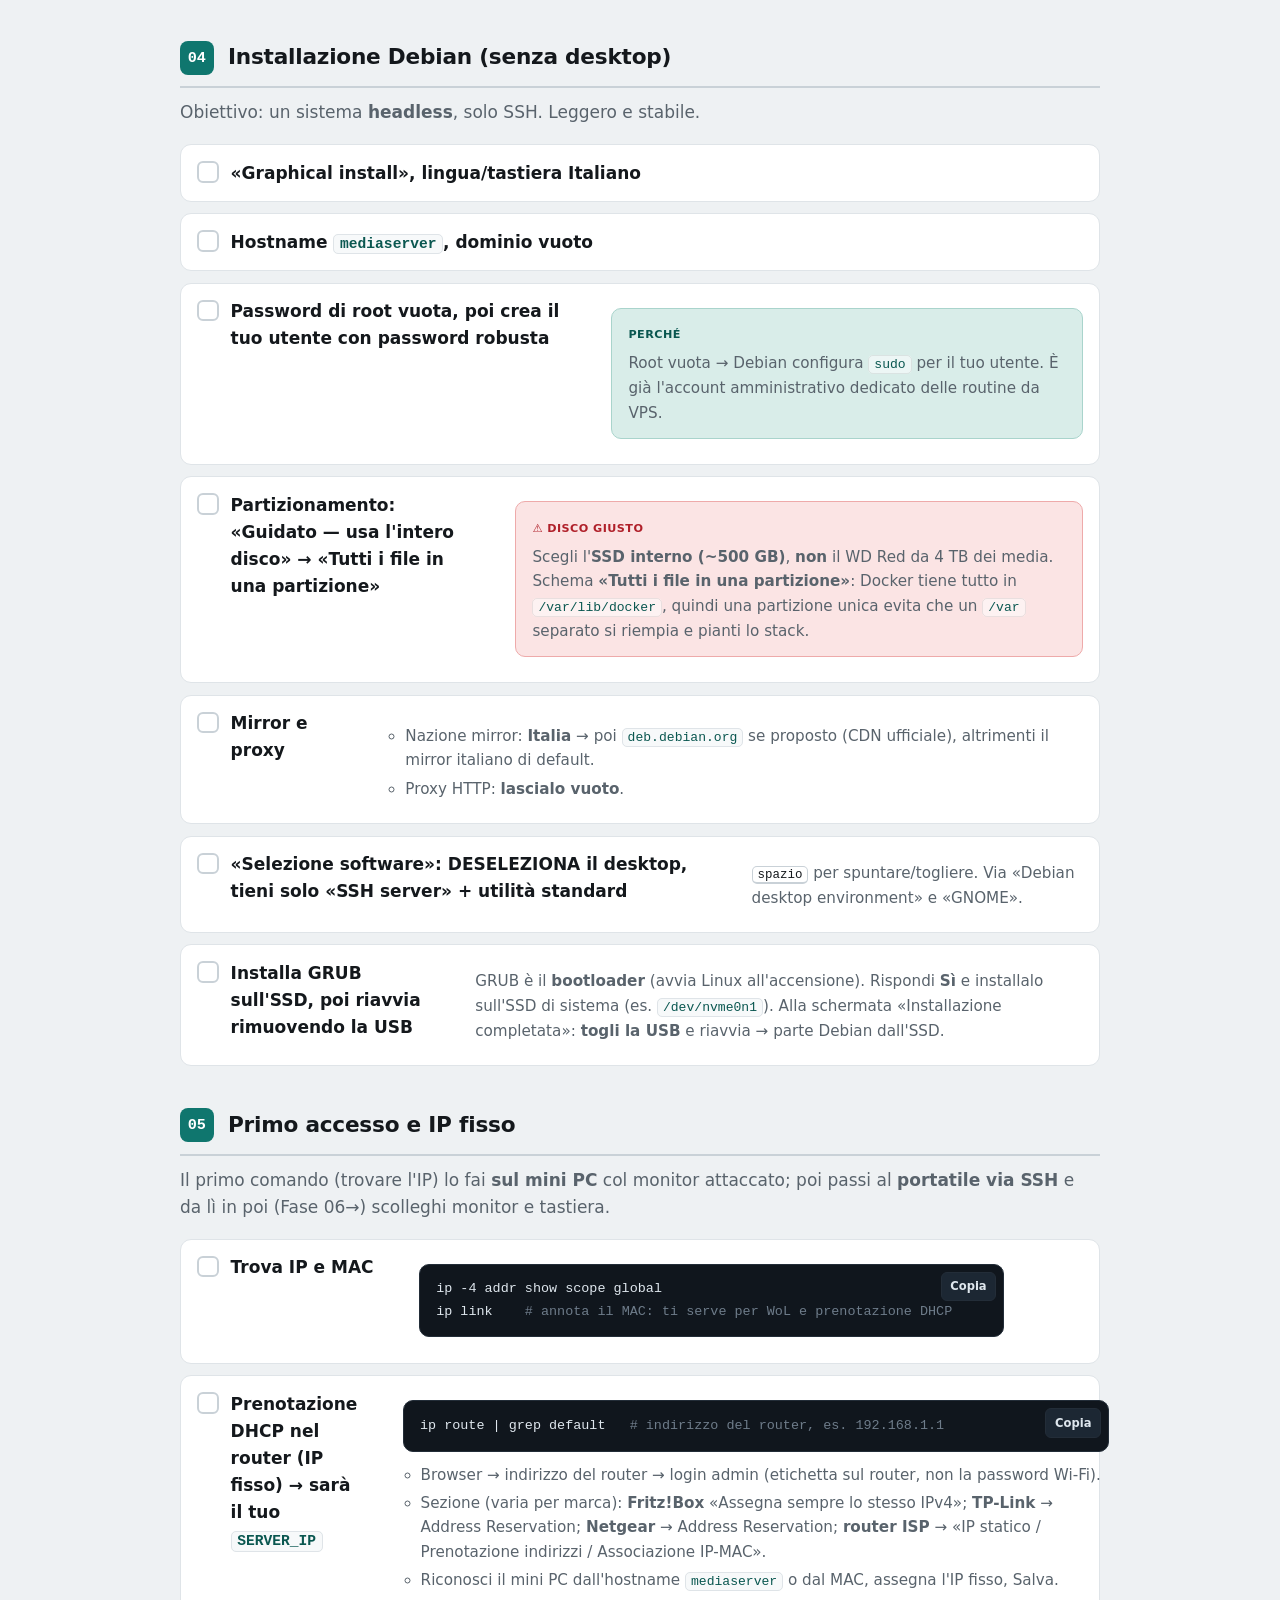
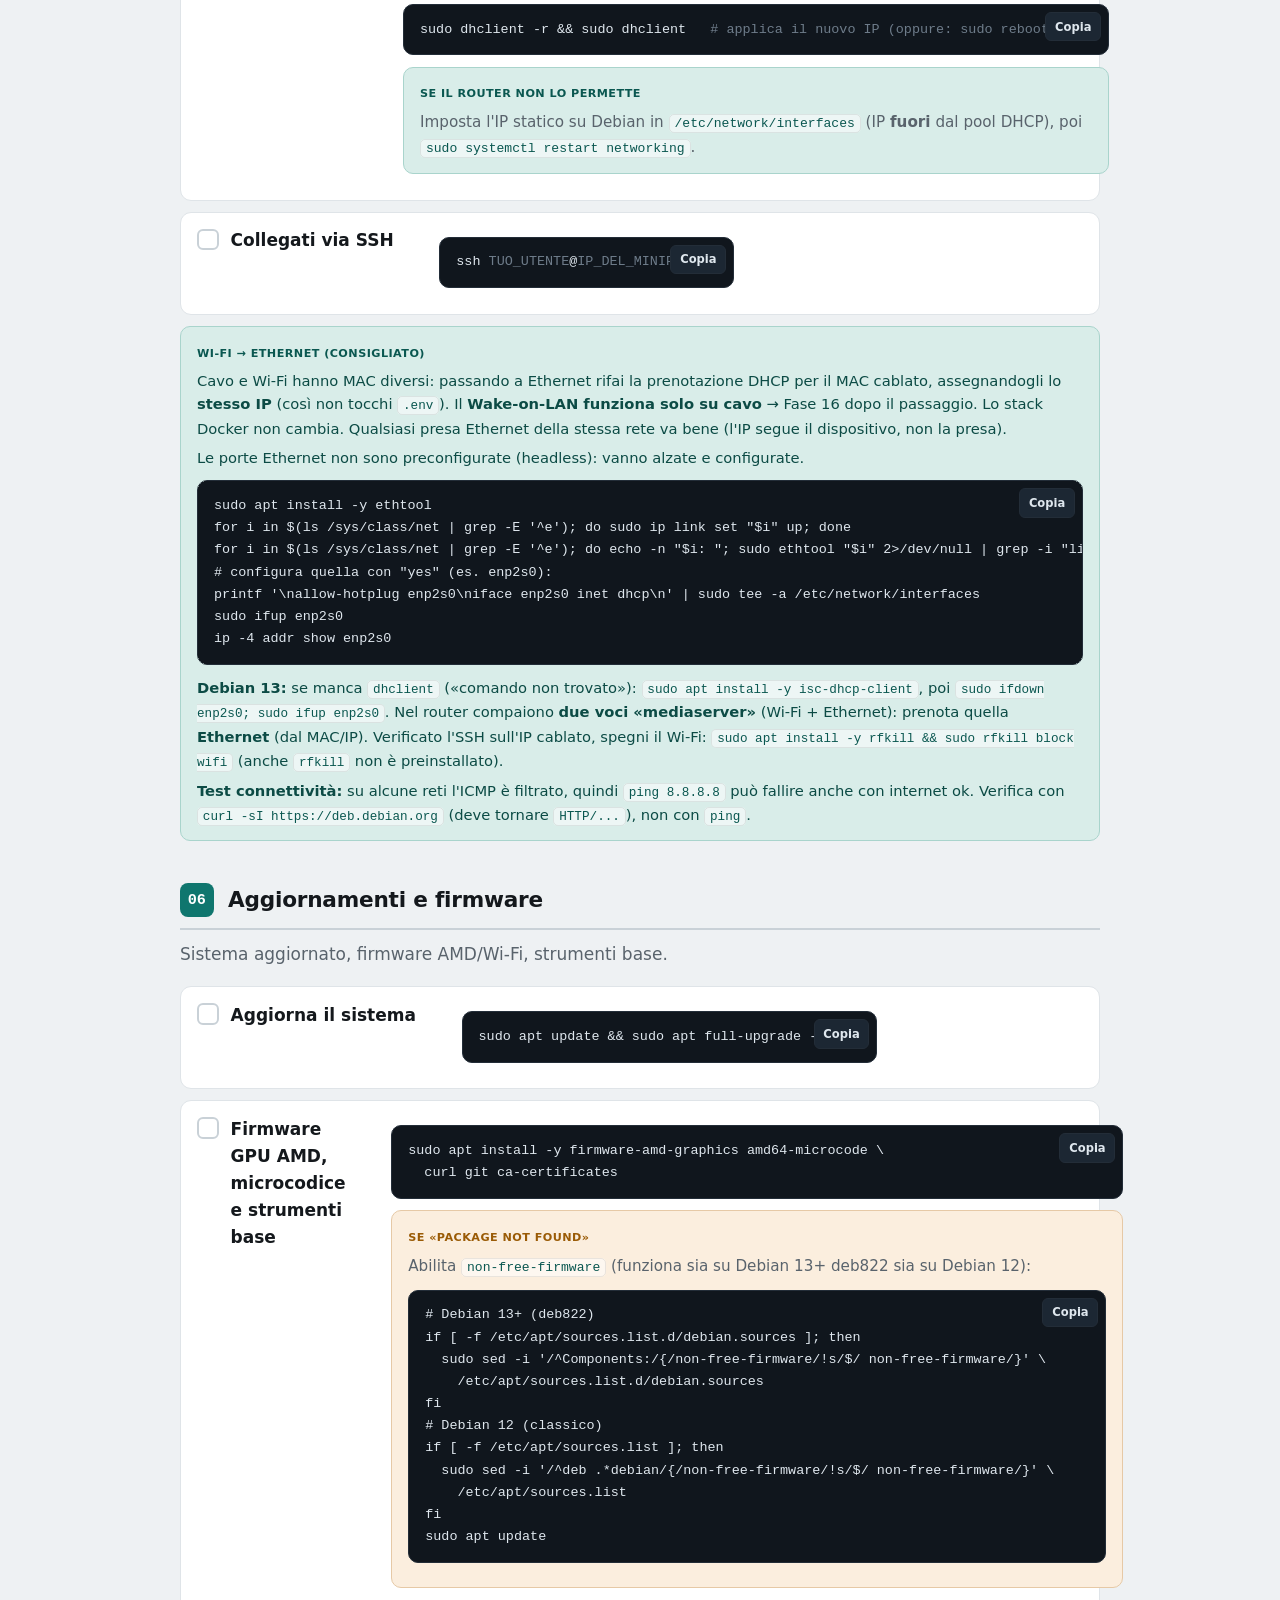
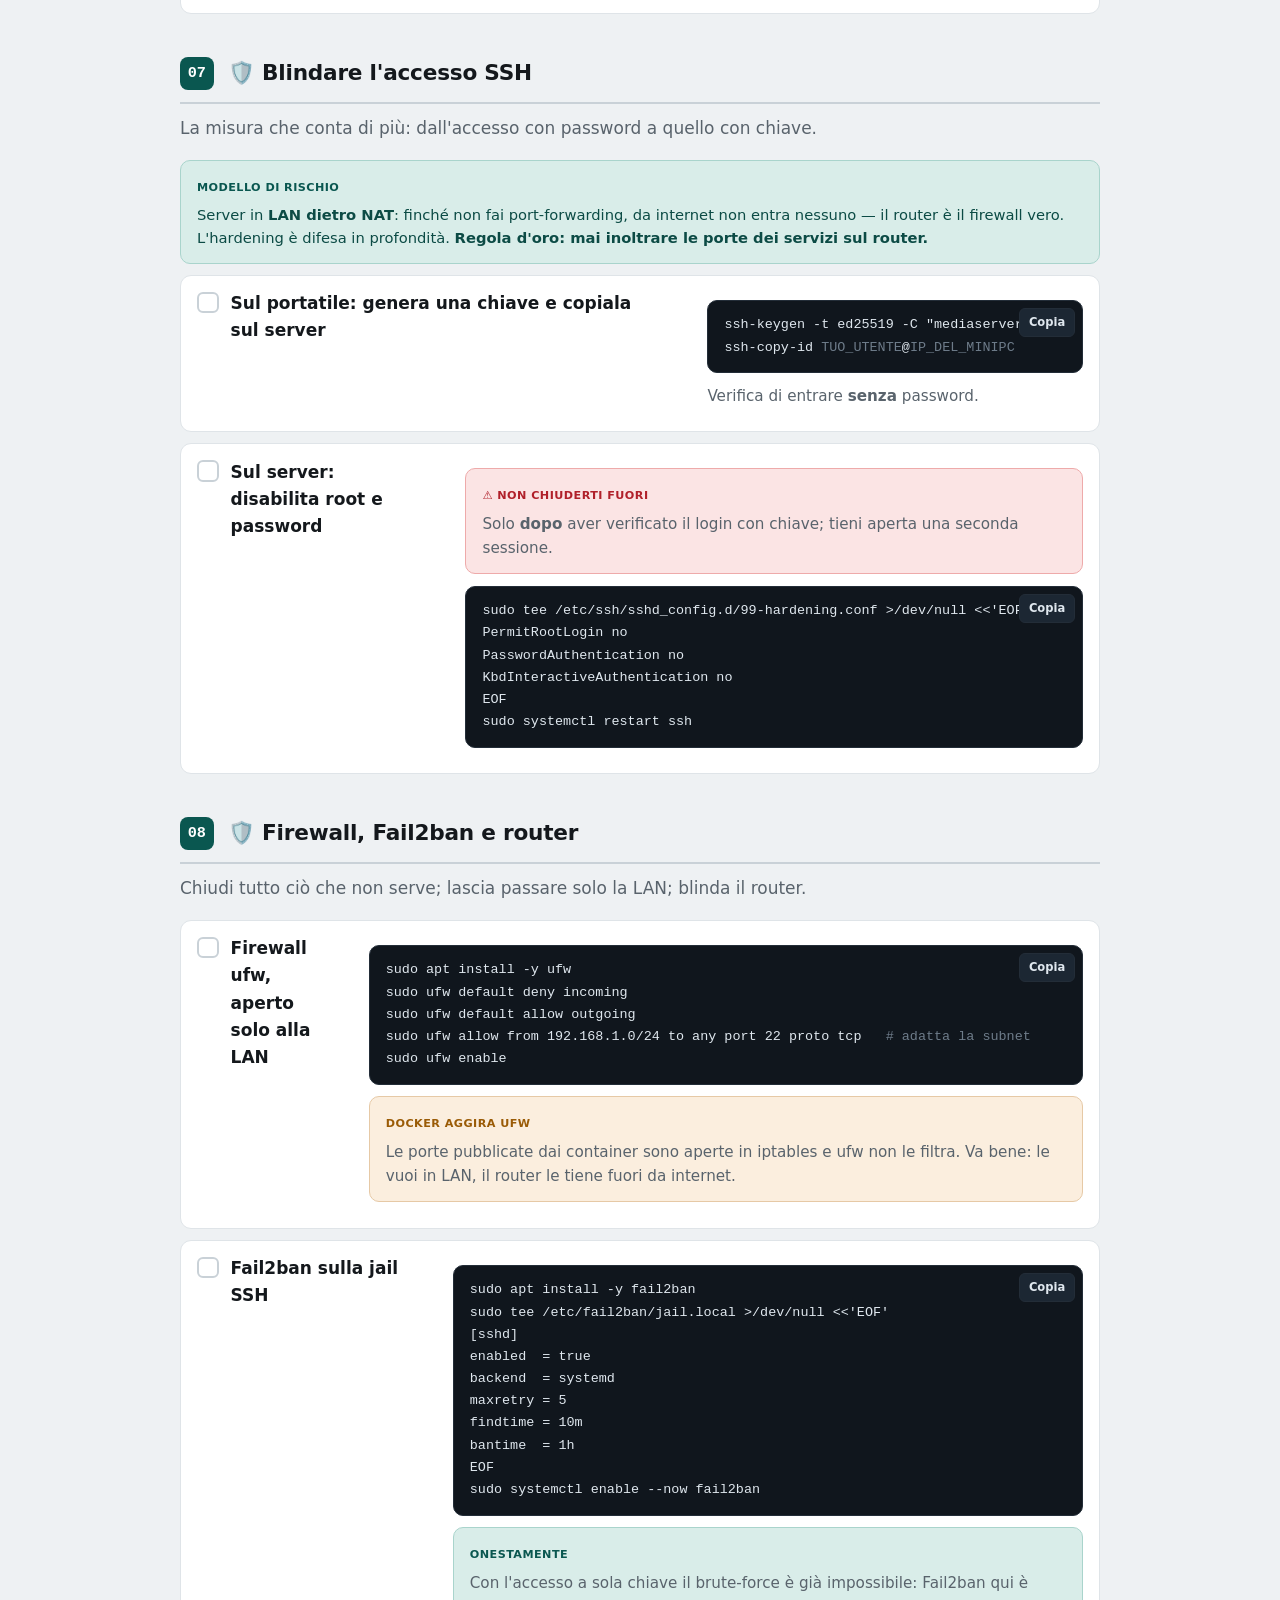
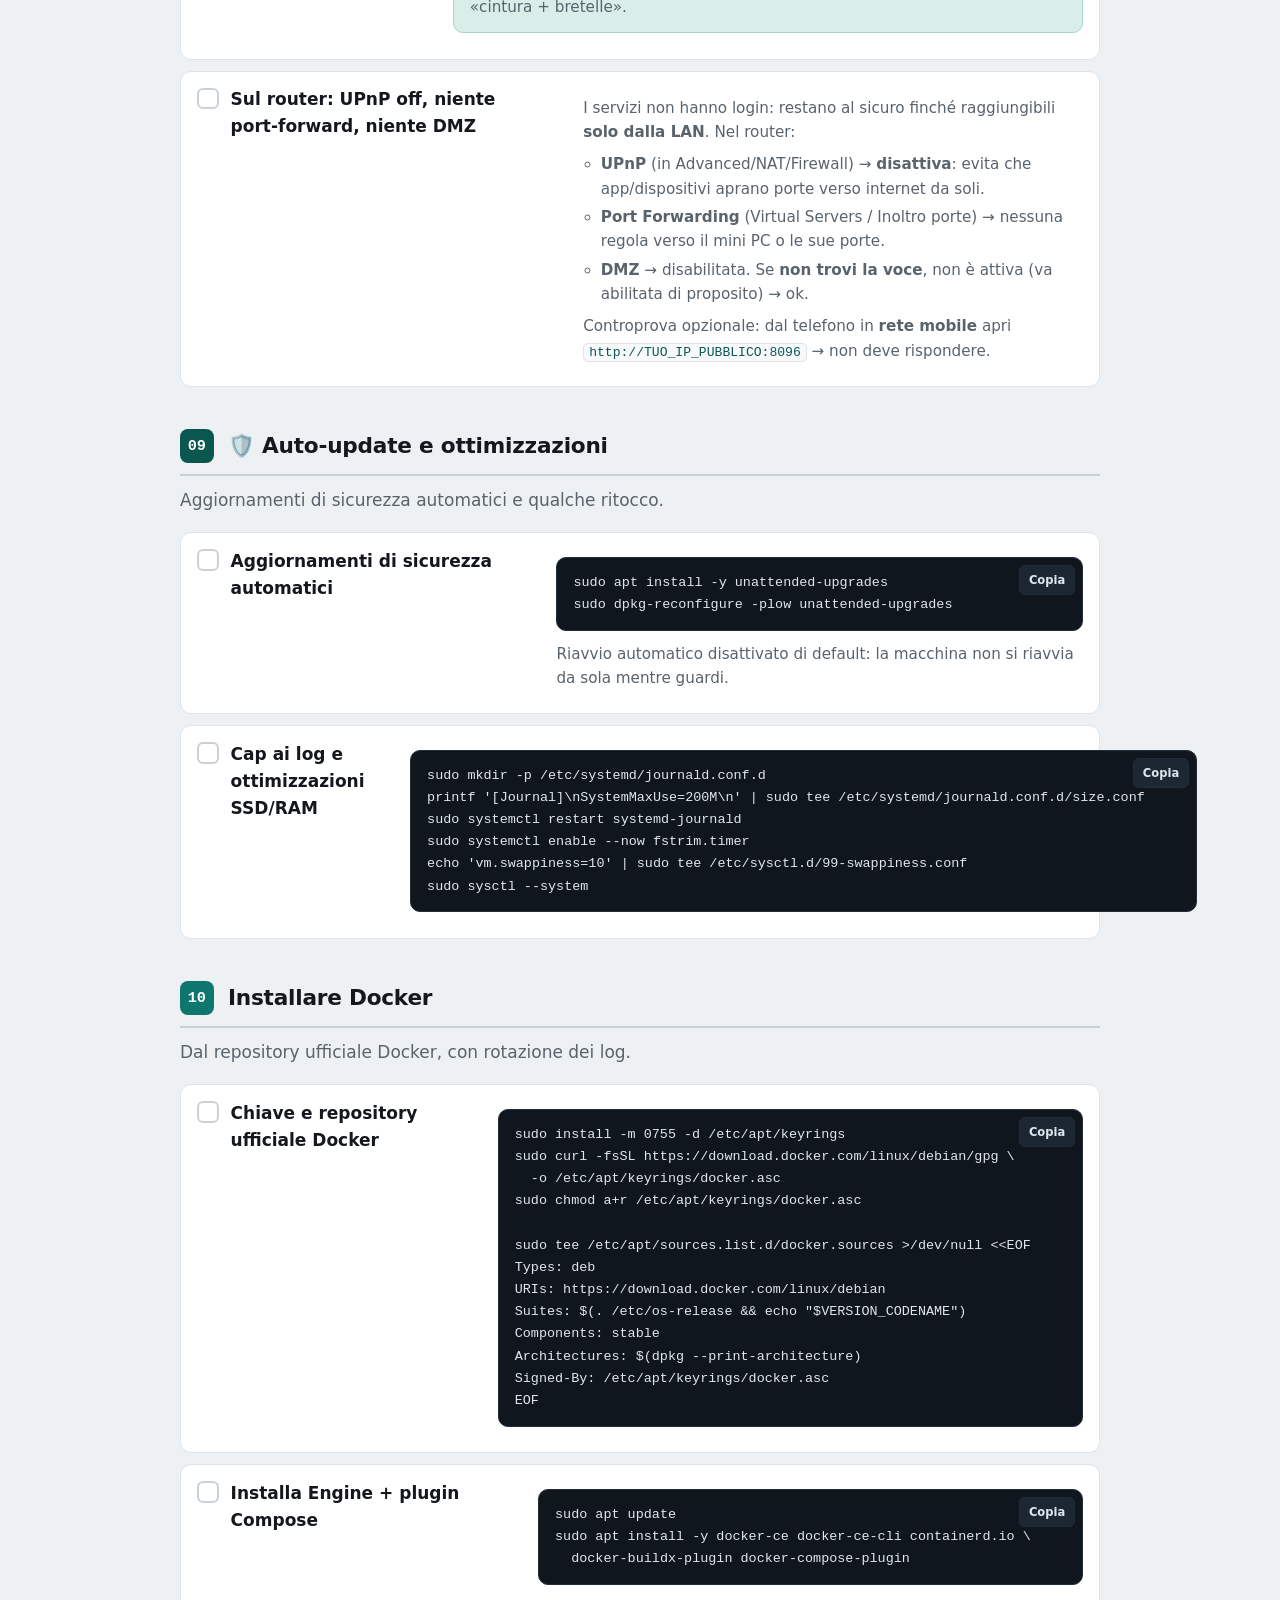
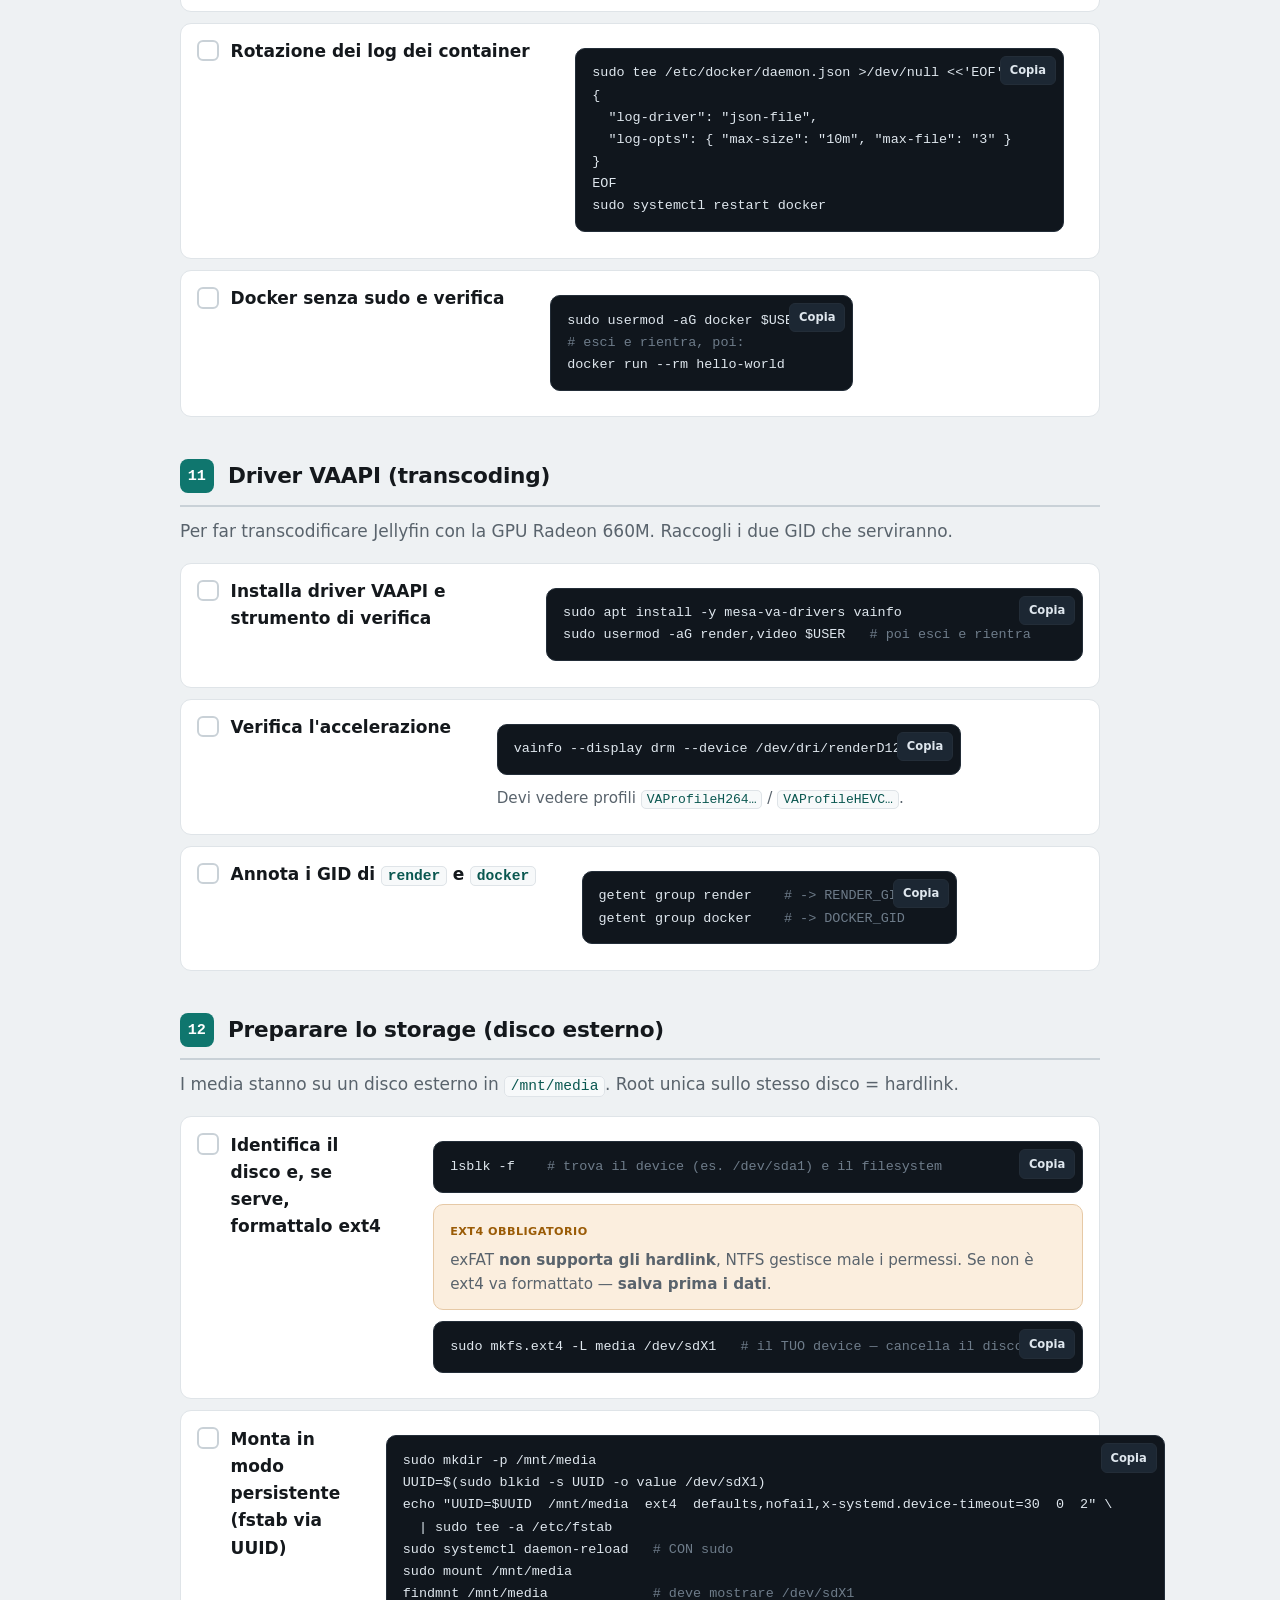
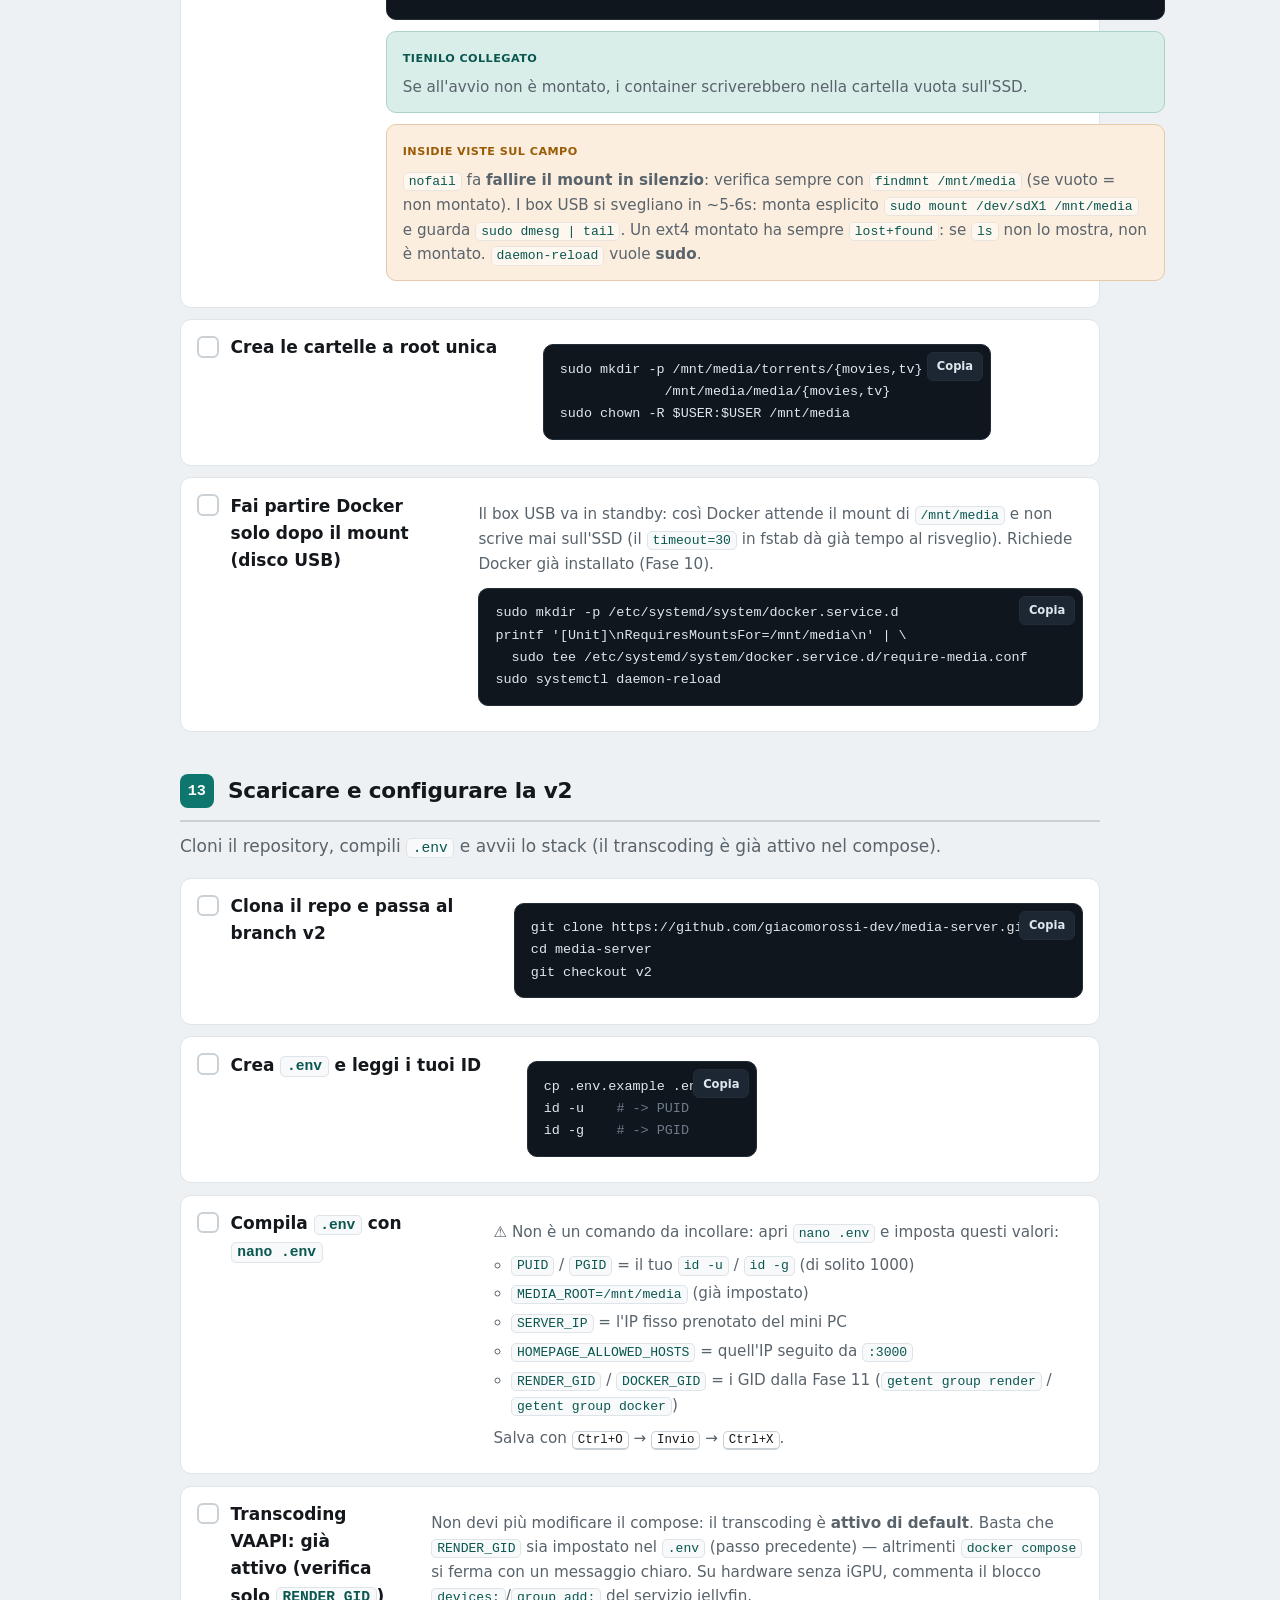
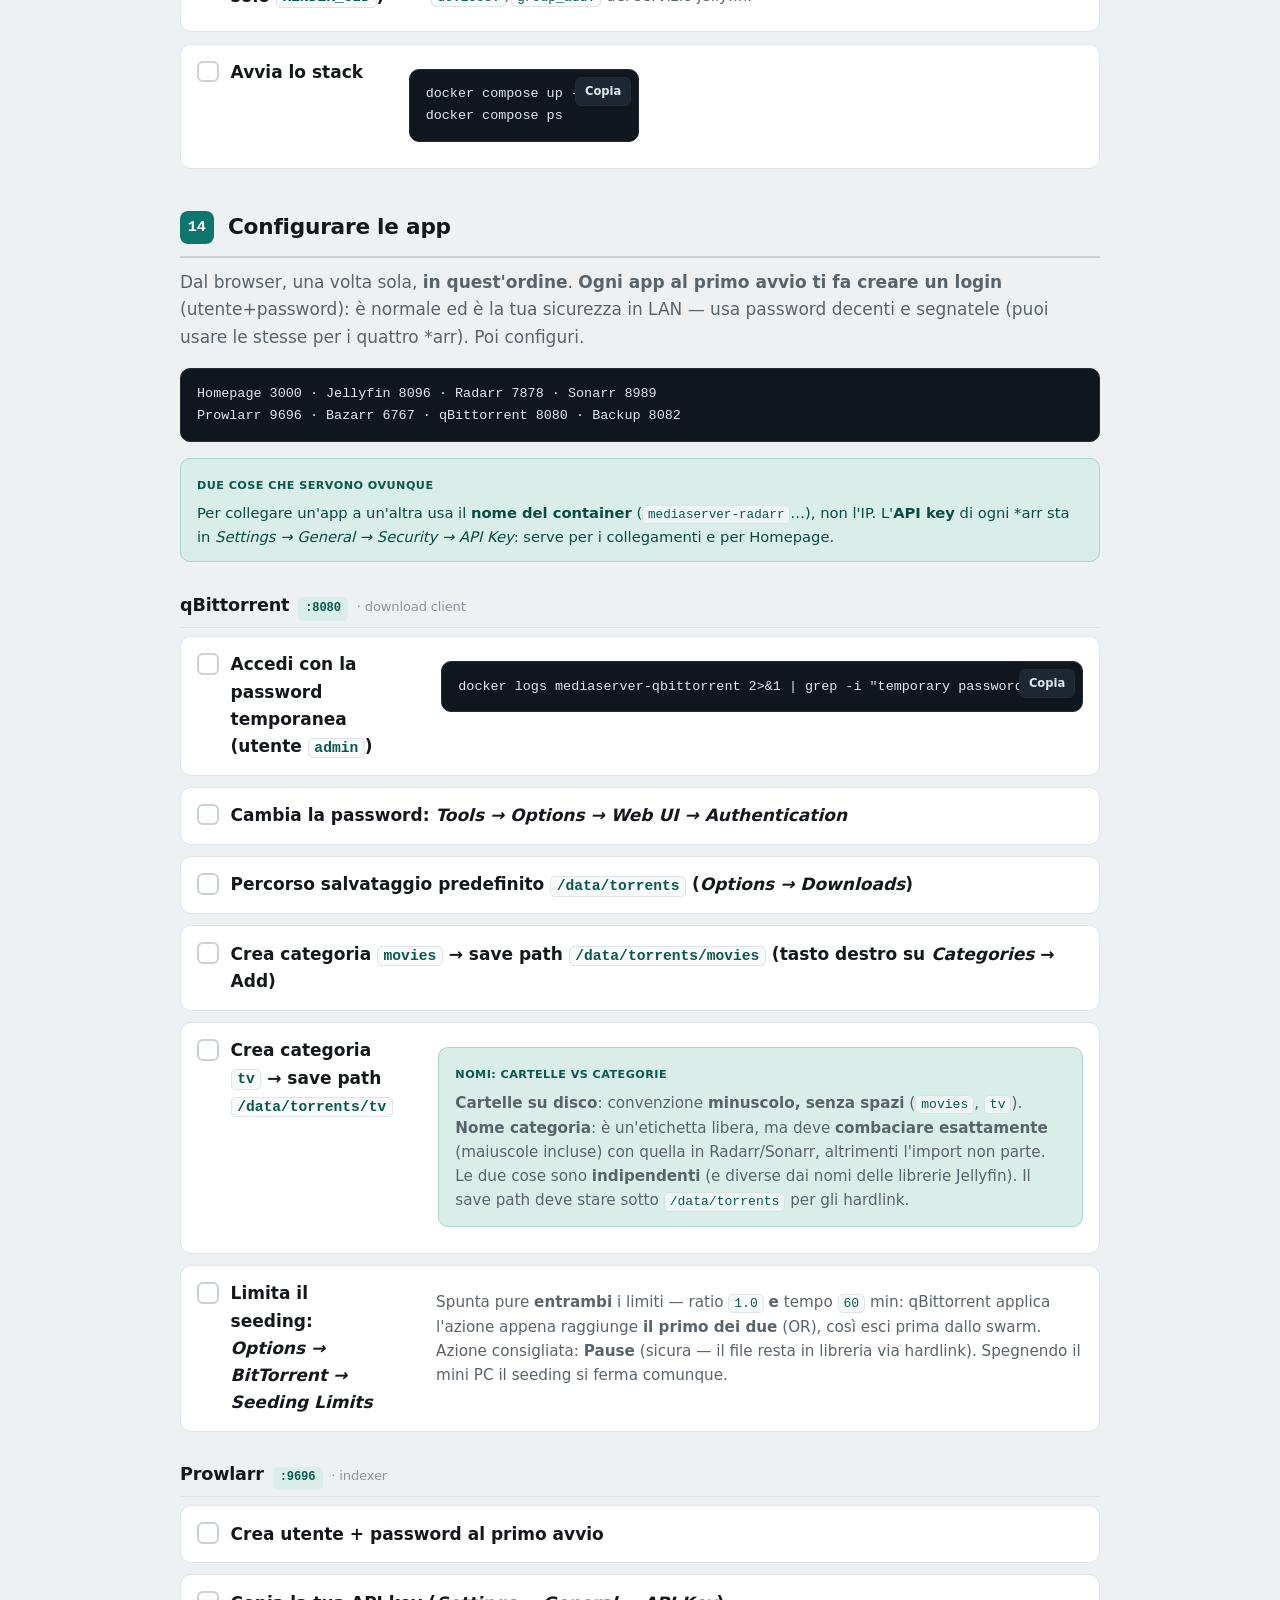
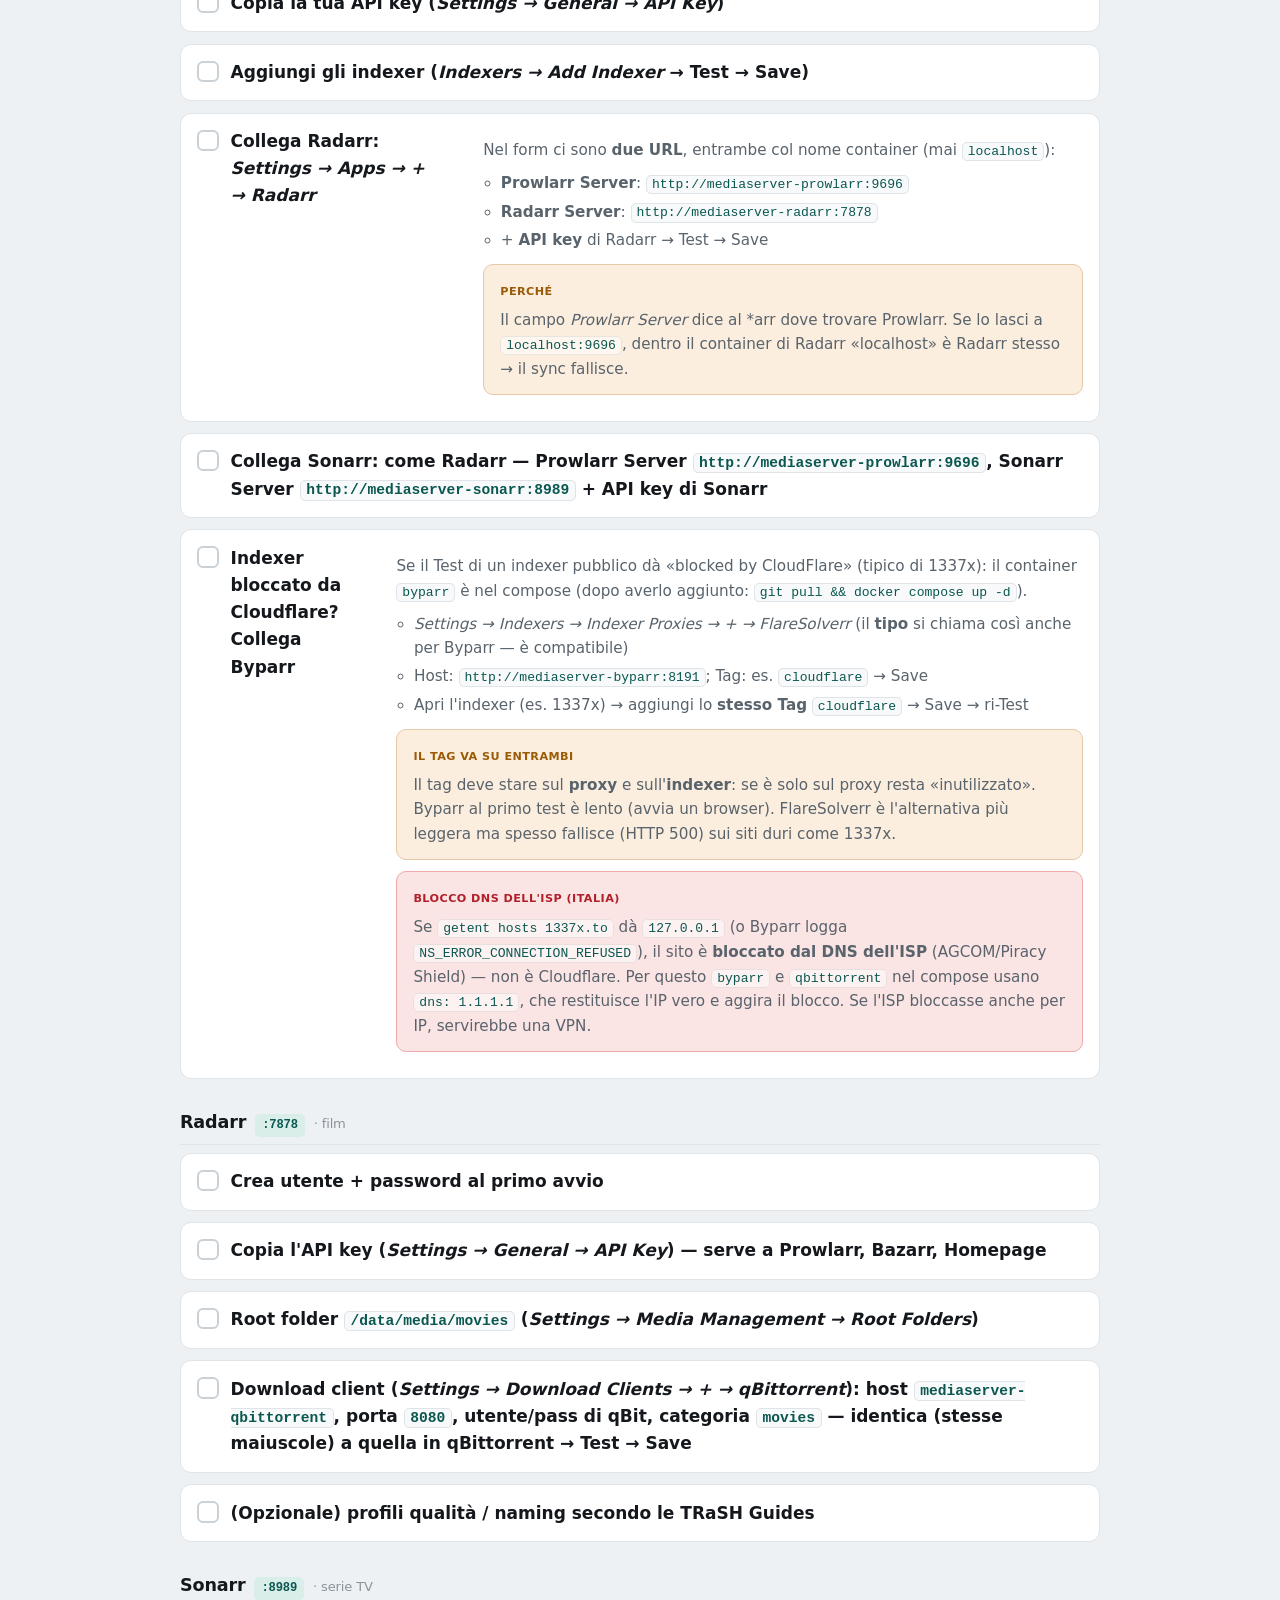
==== commit 4f314156: "docs: criterio scelta release in Interactive Search (seeders + qualita/size) Co-Authored-By: Claude " ====
--- a/docs/install-guide.html
+++ b/docs/install-guide.html
@@ -755,6 +755,7 @@
       <li><b>Jellyfin</b> rileva il film (real-time monitoring) → lo trovi in libreria sulla TV.</li>
     </ol>
     <div class="note info"><p><span class="tag">Se non parte da solo</span></p><p>Radarr → apri il film → <b>Search</b> (icona lente) → «Interactive Search» → scegli un release dalla lista e scaricalo a mano. Utile anche se l'automatico prende un file scadente. Lo stato dei download è in <i>Activity/Queue</i> di Radarr e in qBittorrent.</p></div>
+    <div class="note info"><p><span class="tag">Quale release scegliere (Seeders)</span></p><p>Guarda la colonna <b>Seeders</b>: più seeder = download più veloce e affidabile (evita 0-1 seeder, rischiano di non completarsi). In ordine: <b>1)</b> qualità giusta (es. 1080p, evita remux da 40-60 GB e file troppo piccoli = fake); <b>2)</b> tra i buoni, quello con <b>più seeder</b>; <b>3)</b> salta le righe grigie/con warning (rifiutate — passaci sopra per il motivo). Alcuni indexer pubblici non riportano i seeder: lì scegli per qualità/dimensione e, se non parte, prova un altro.</p></div>
 
     <h3 class="app-h">Una serie TV <span class="role">· Sonarr → Jellyfin</span></h3>
     <ol class="flow">
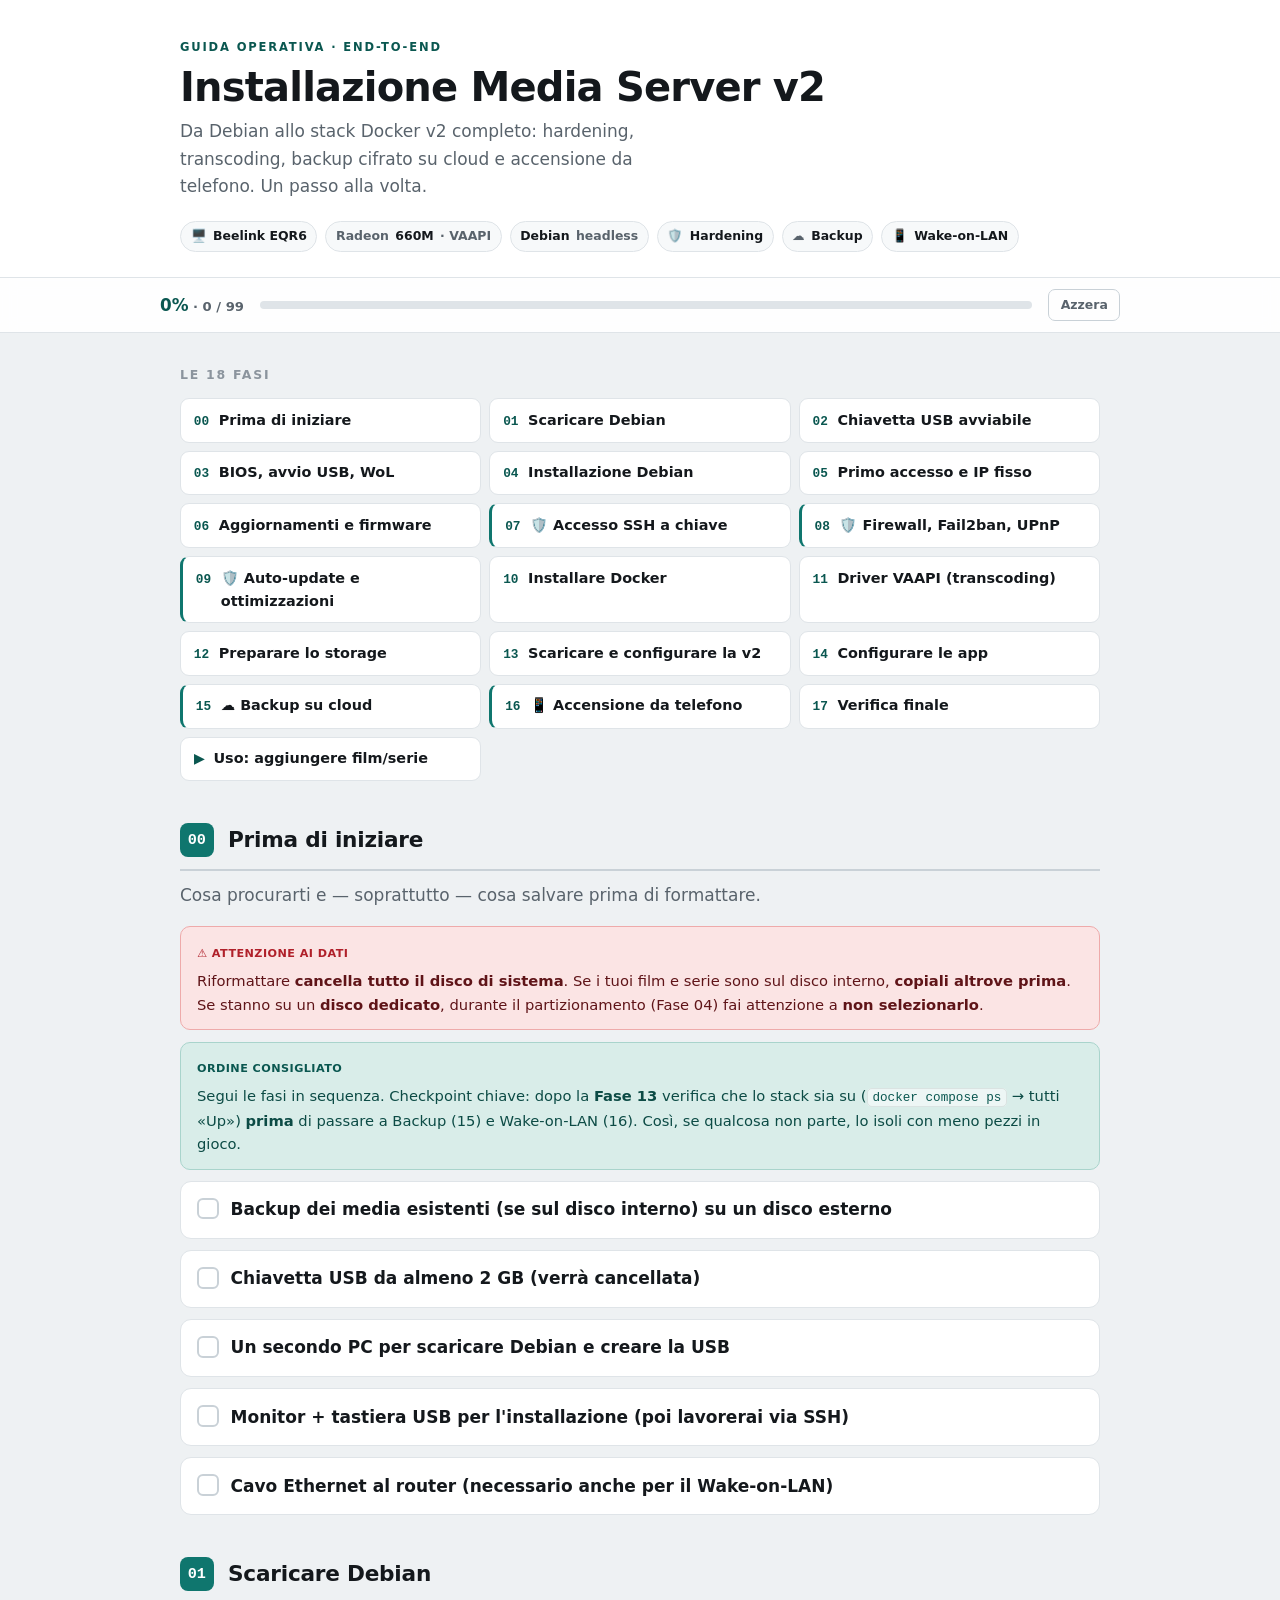
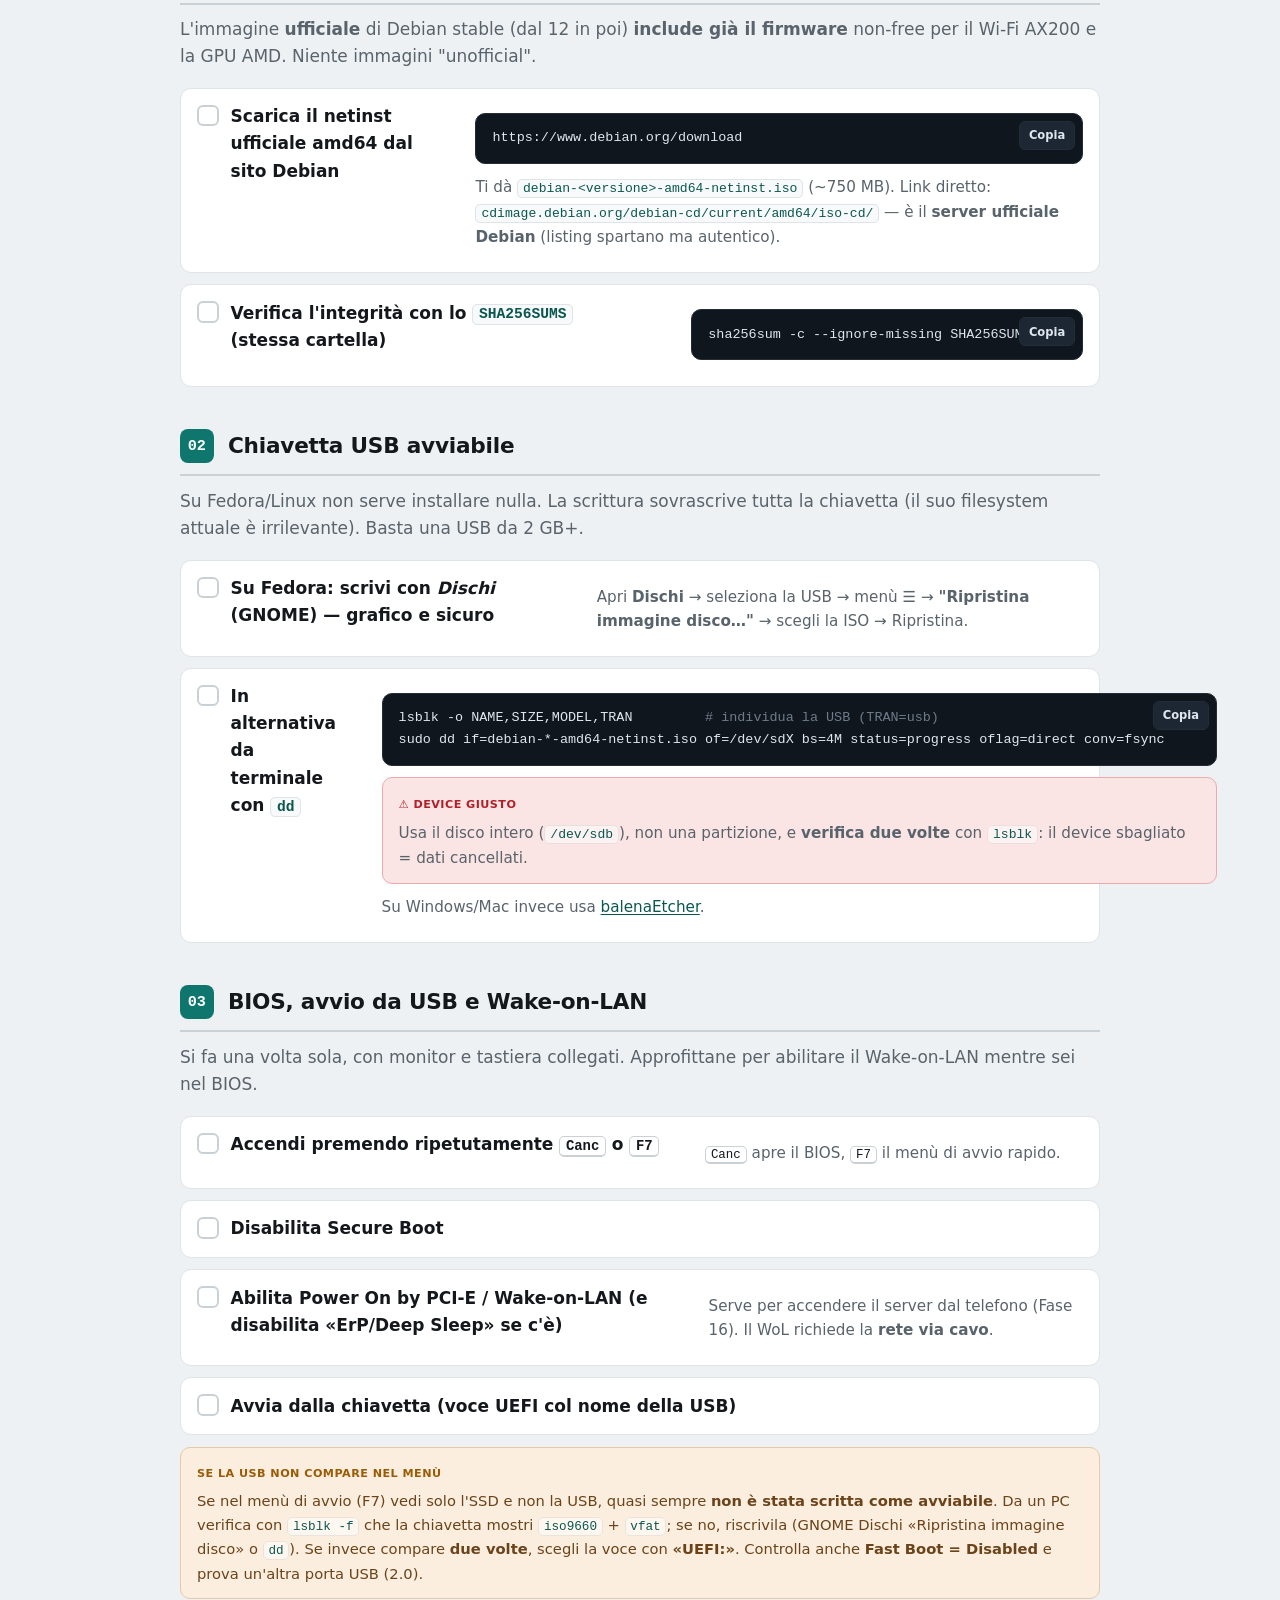
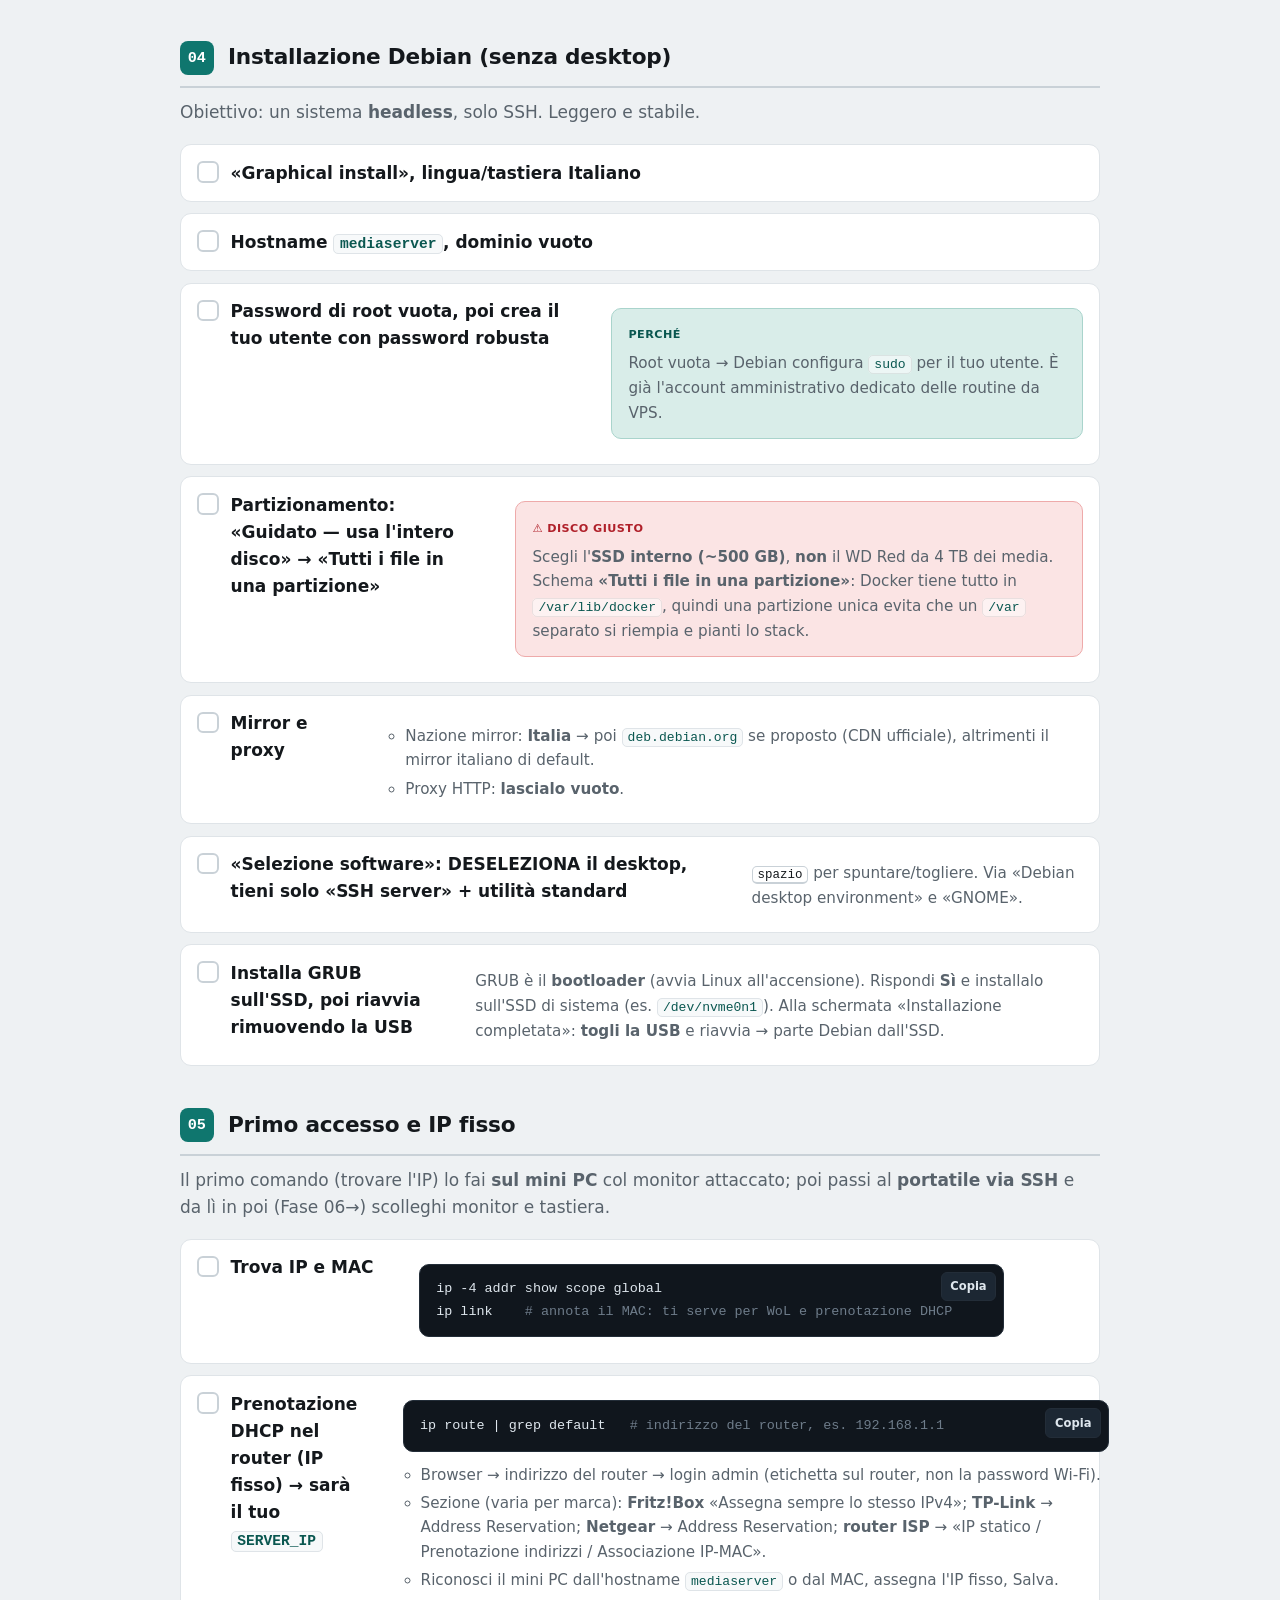
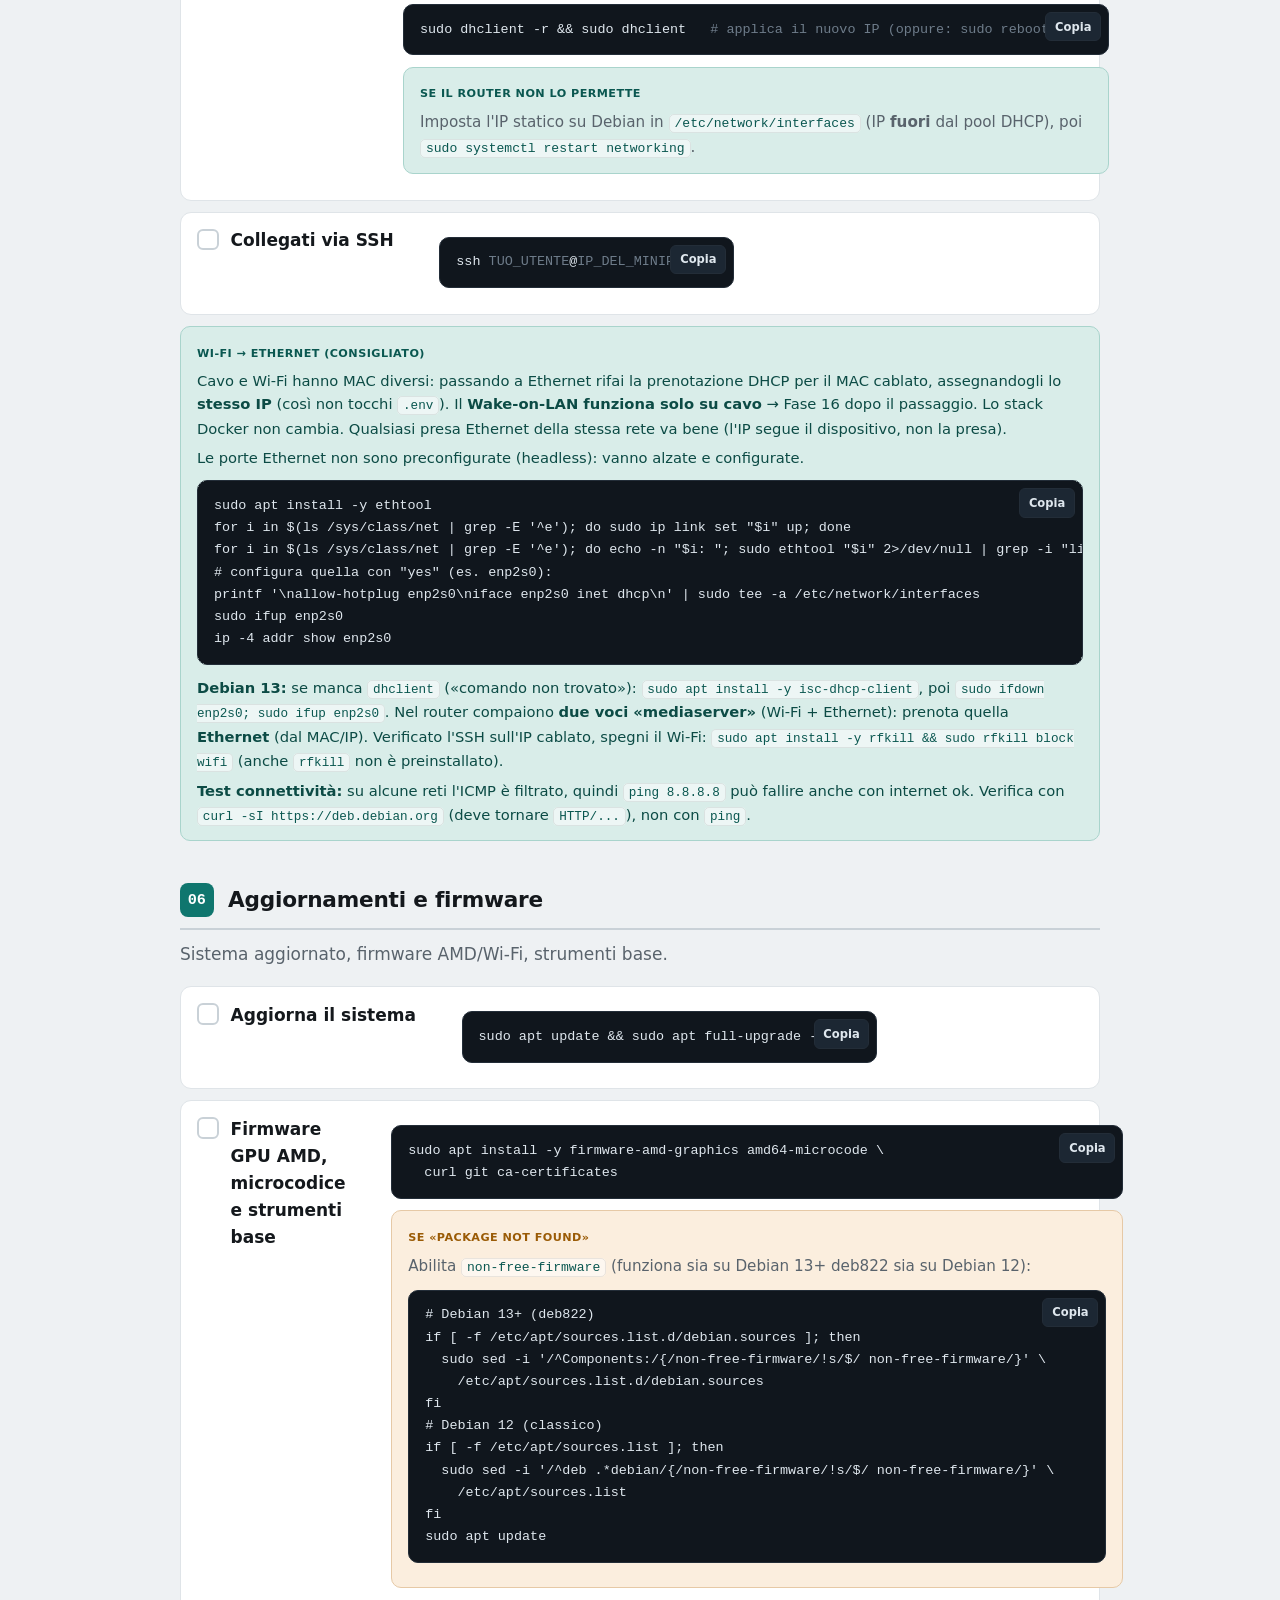
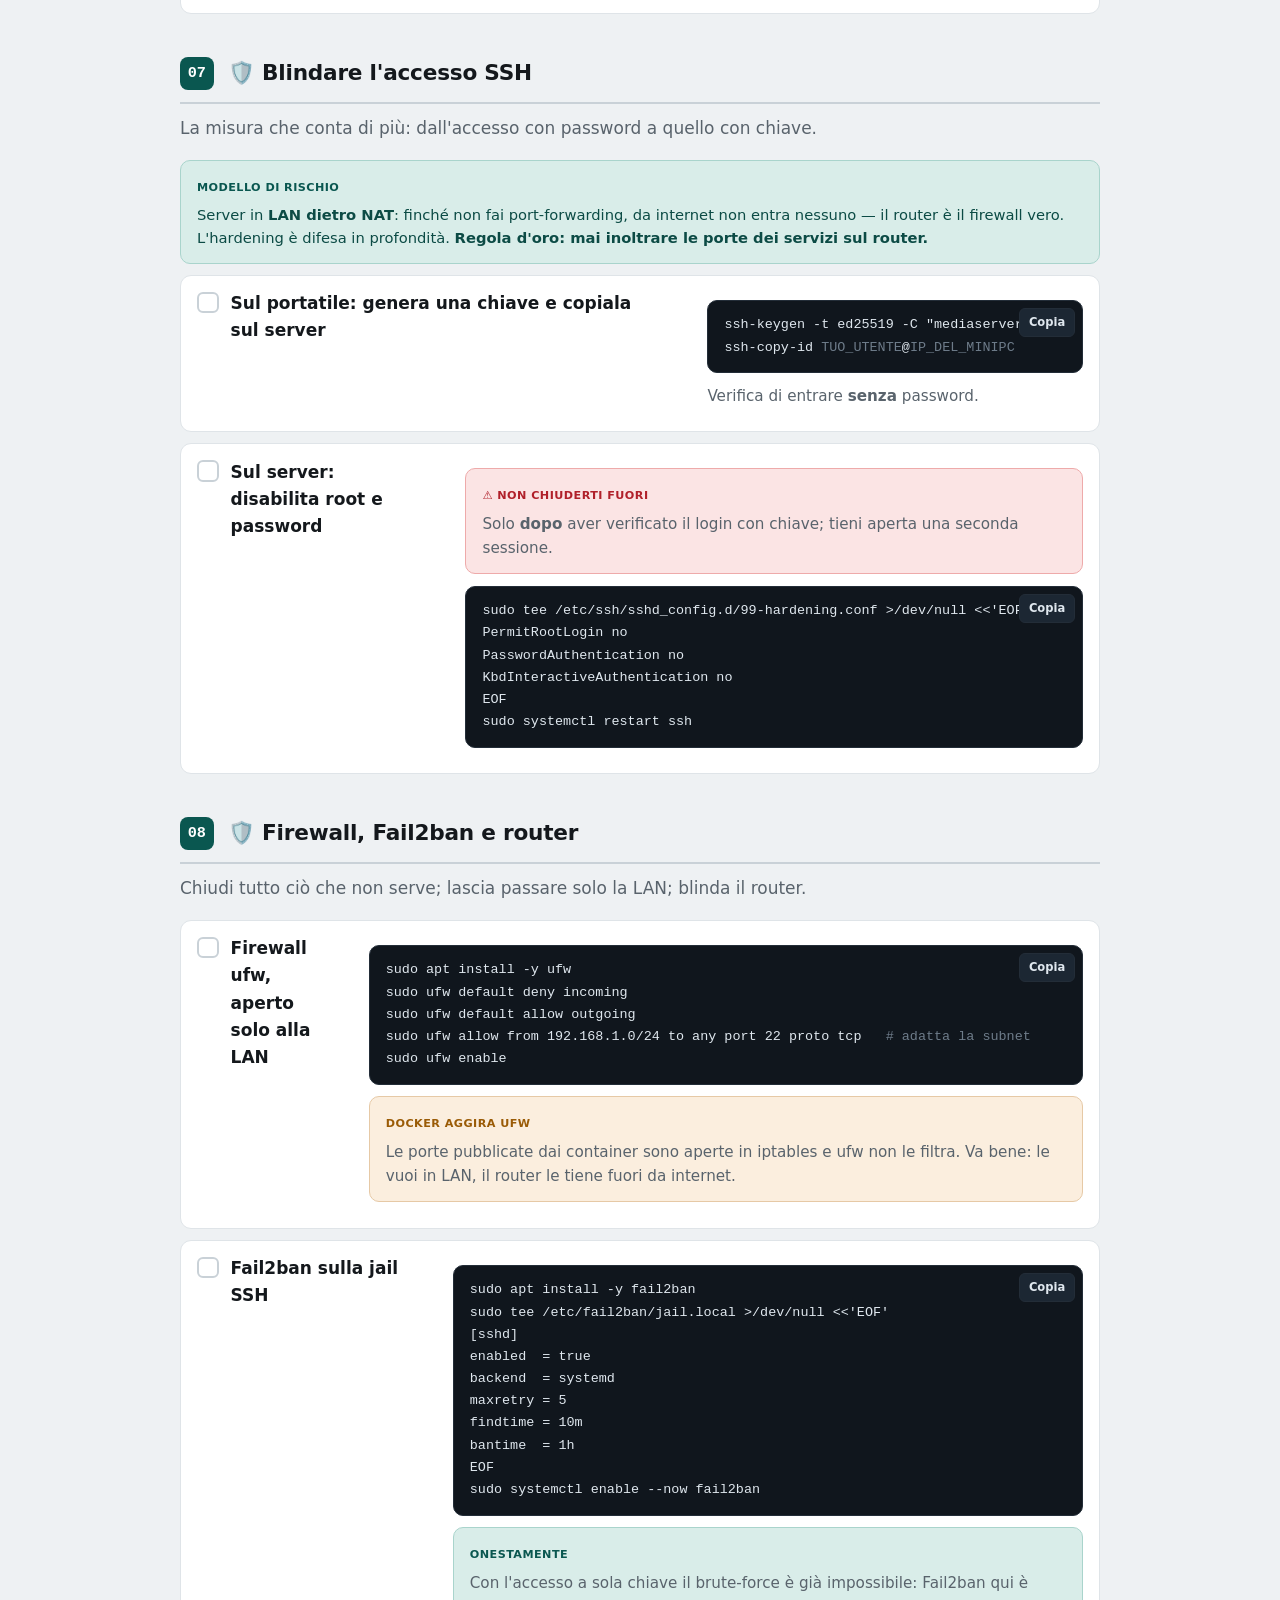
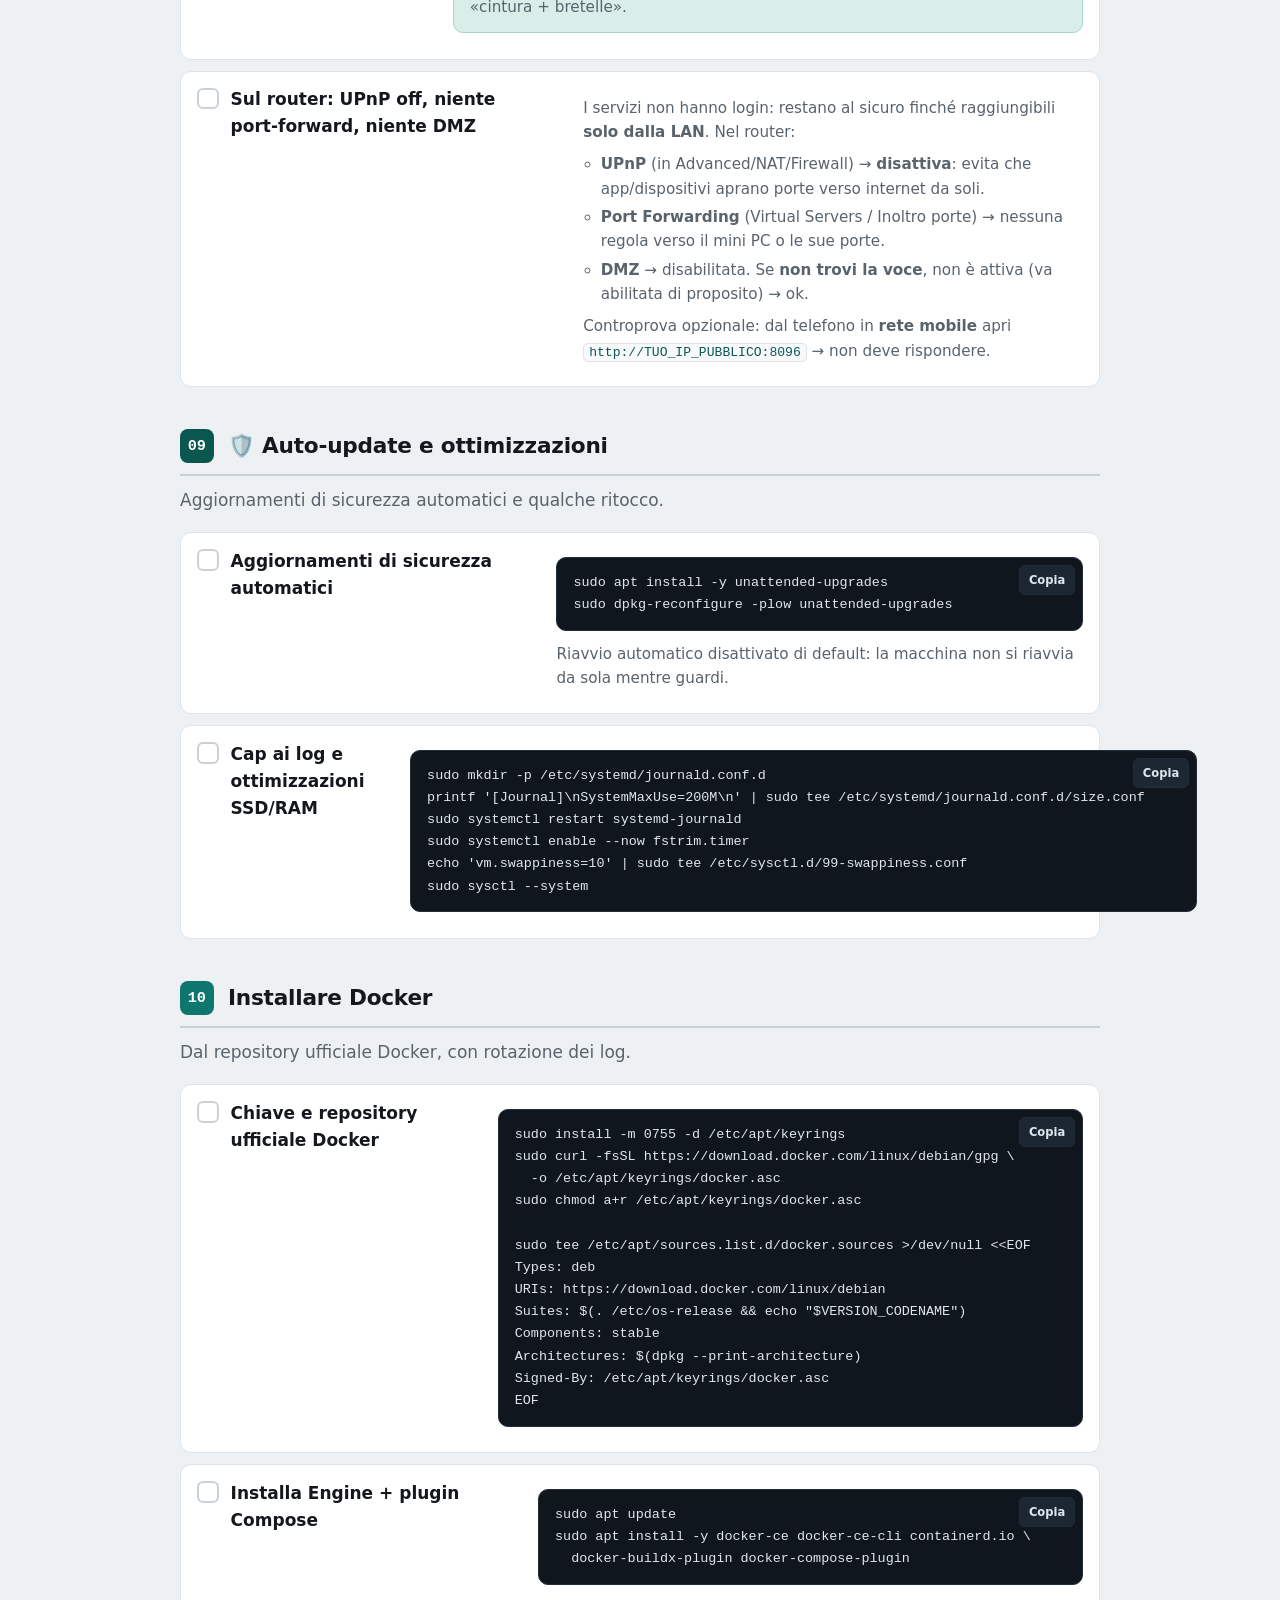
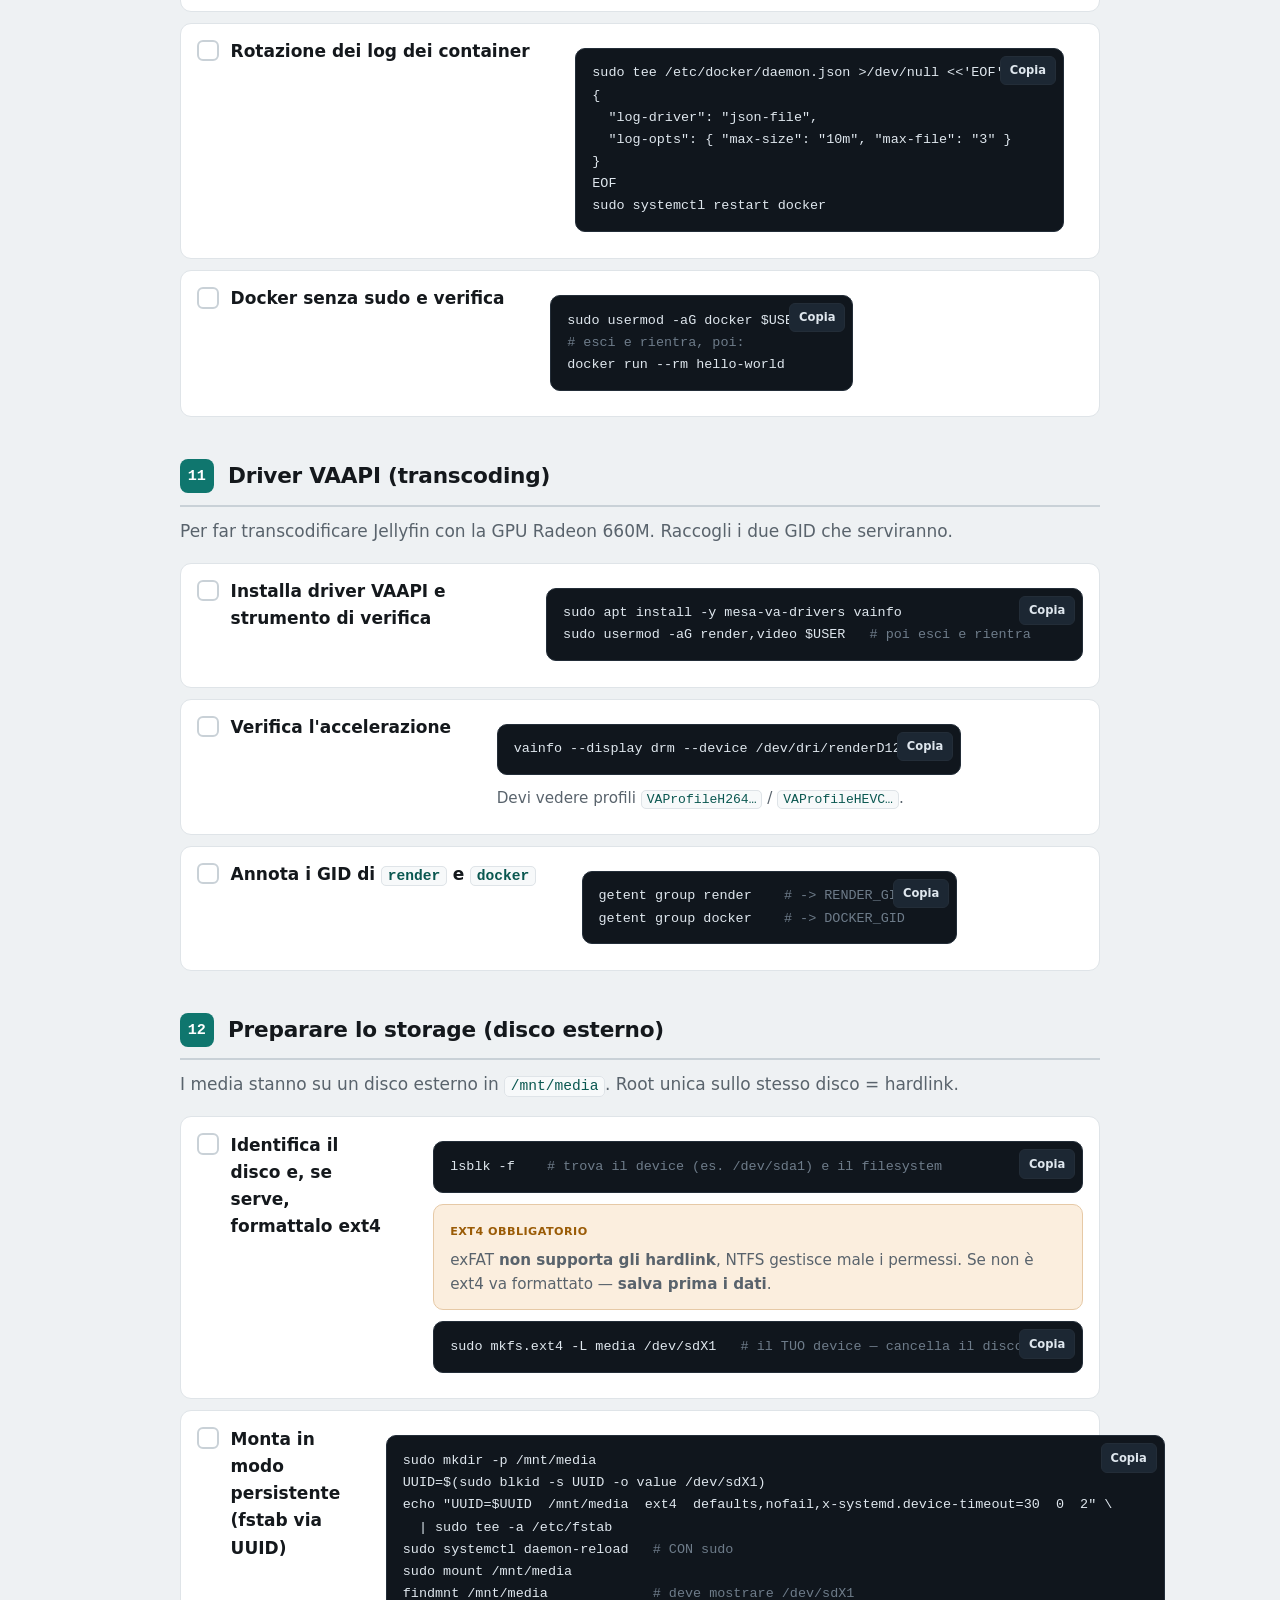
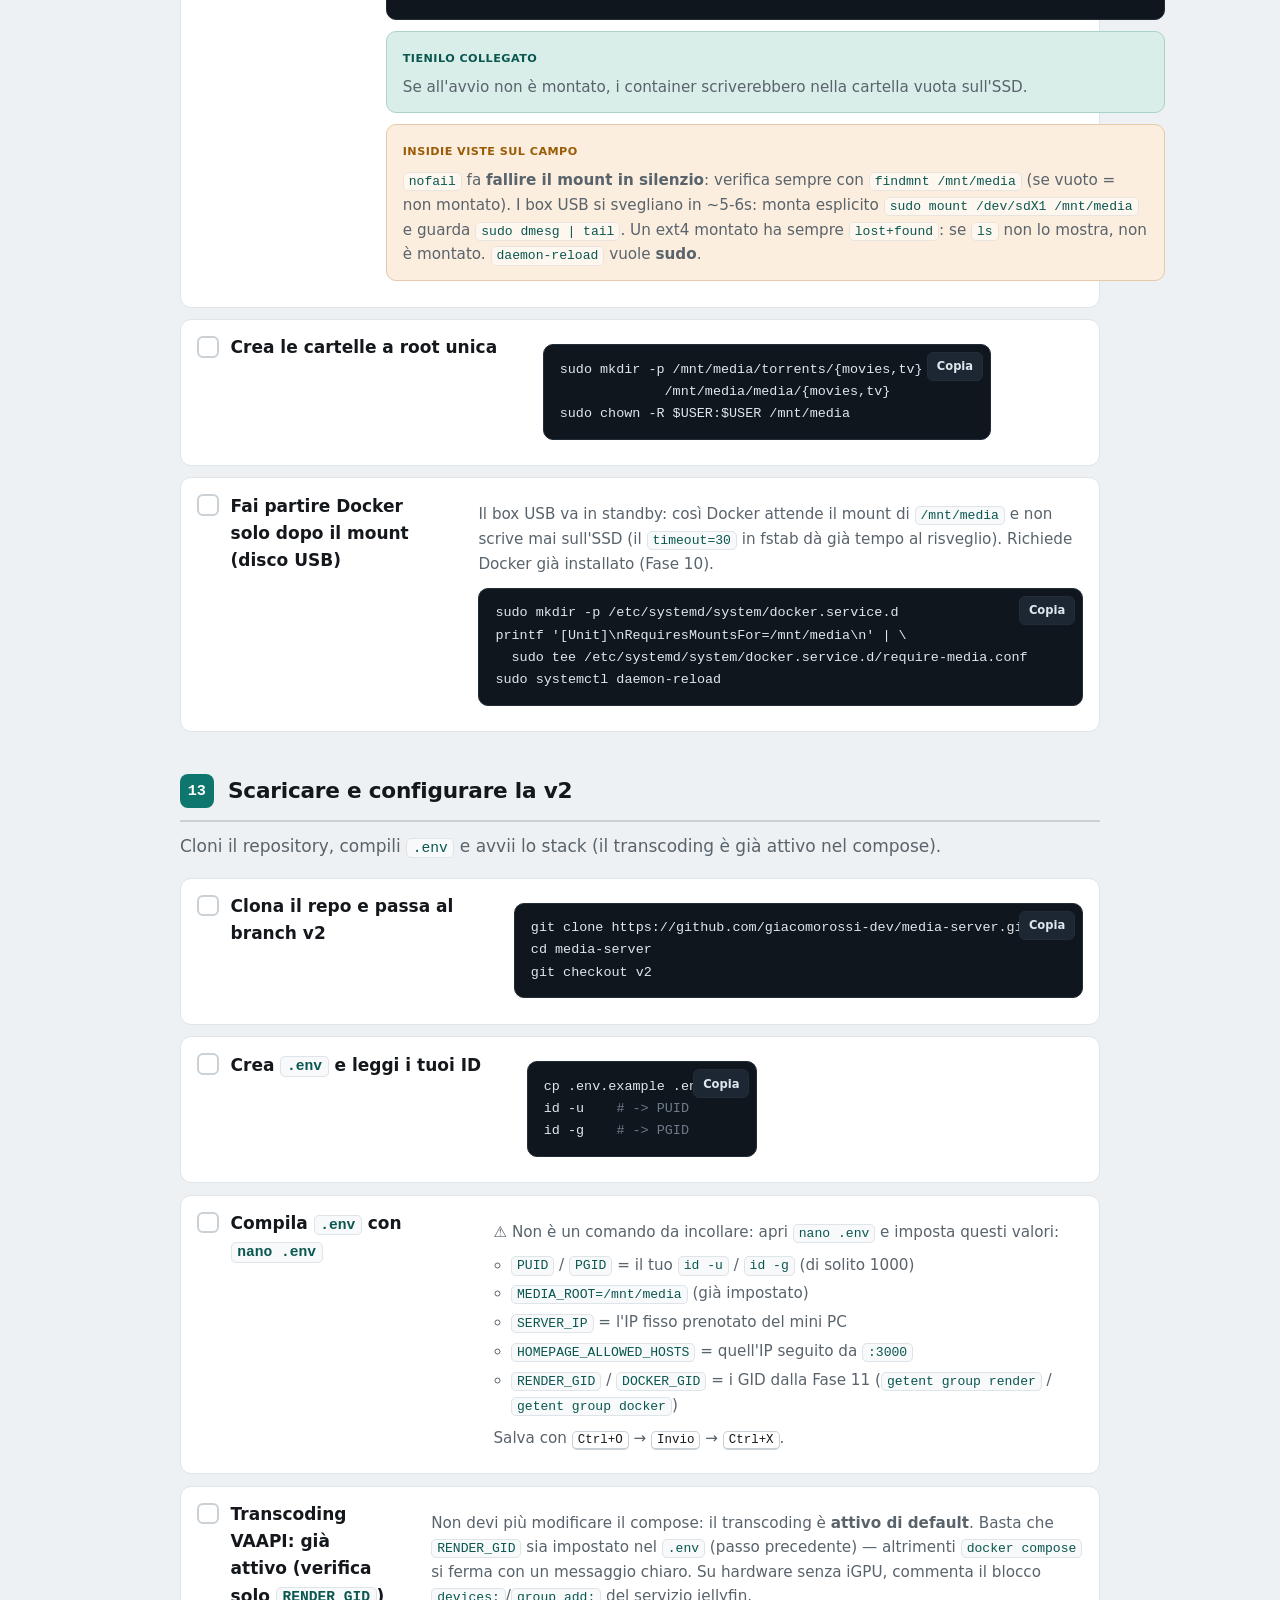
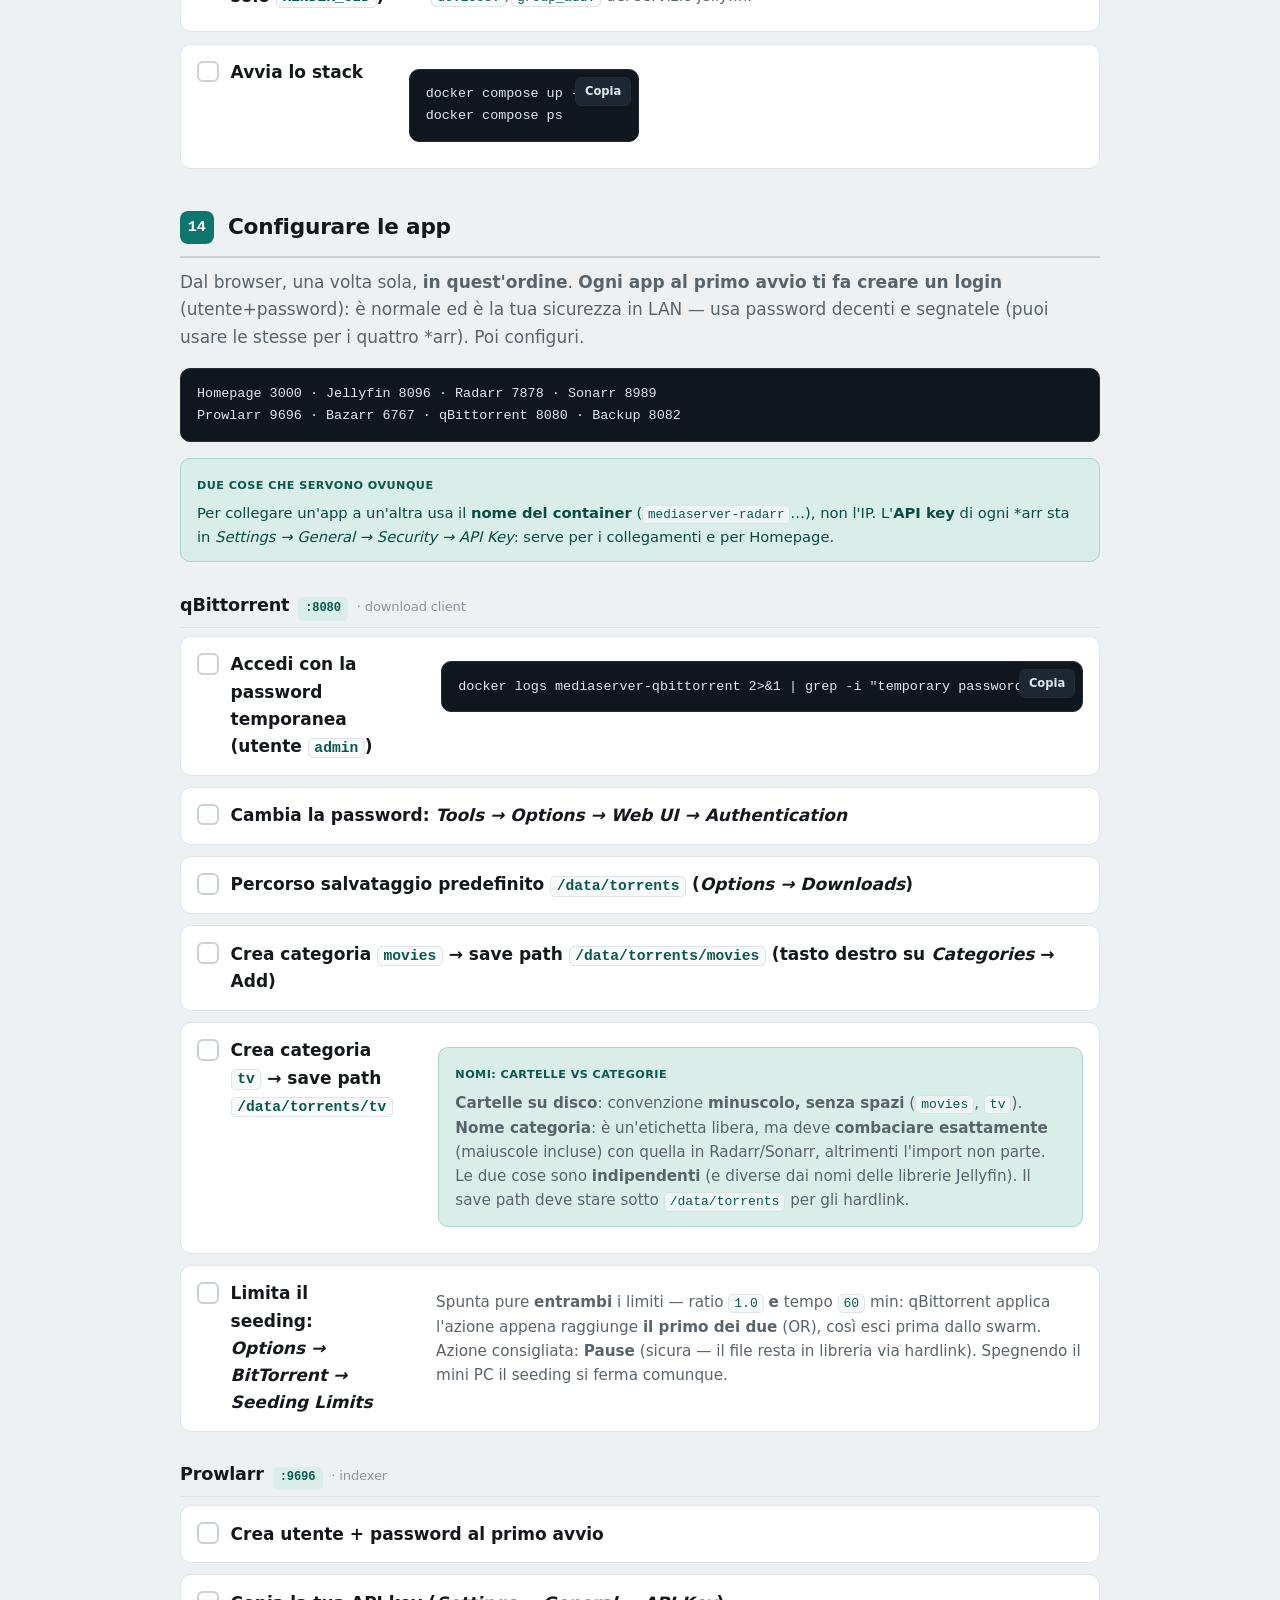
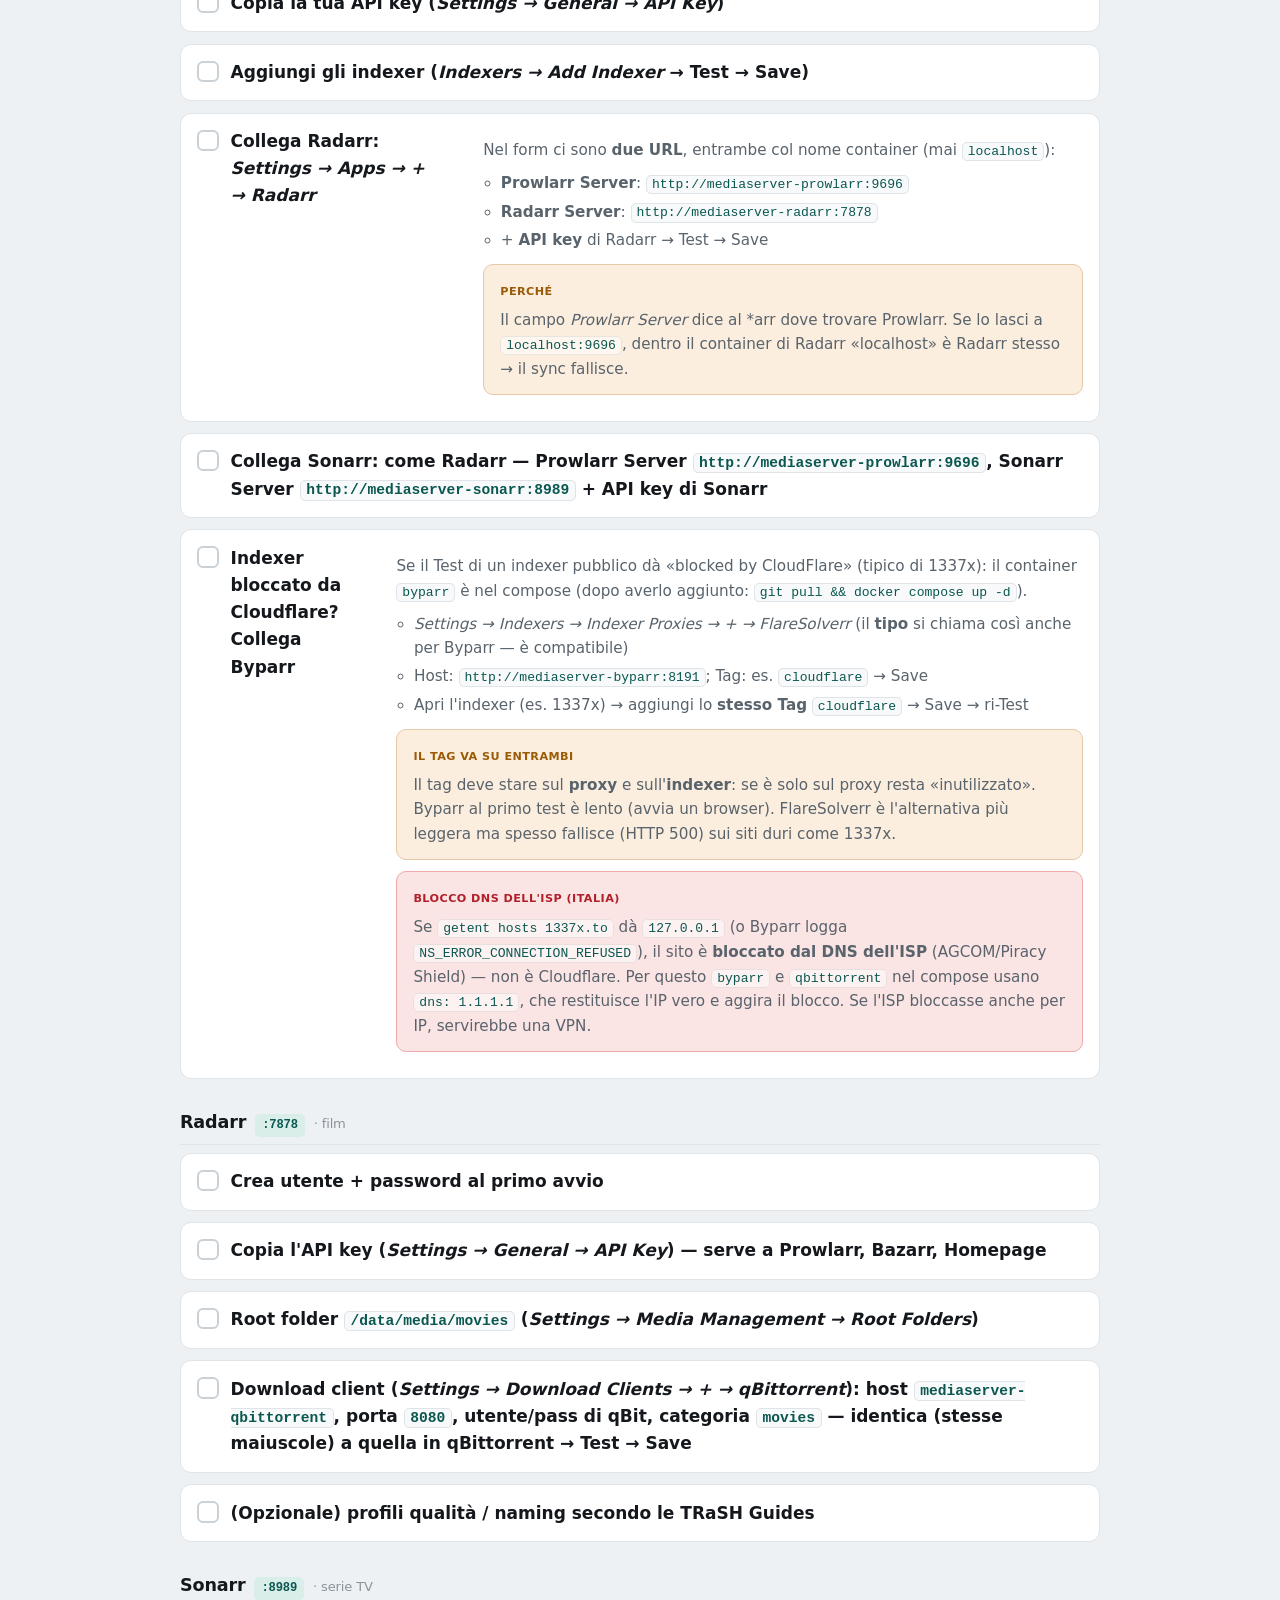
==== commit d6c5ee61: "docs: 'dopo il download' (catena hardlink) + fix Jellyfin non vede (scan manuale) Co-Authored-By: Cl" ====
--- a/docs/install-guide.html
+++ b/docs/install-guide.html
@@ -756,6 +756,8 @@
     </ol>
     <div class="note info"><p><span class="tag">Se non parte da solo</span></p><p>Radarr → apri il film → <b>Search</b> (icona lente) → «Interactive Search» → scegli un release dalla lista e scaricalo a mano. Utile anche se l'automatico prende un file scadente. Lo stato dei download è in <i>Activity/Queue</i> di Radarr e in qBittorrent.</p></div>
     <div class="note info"><p><span class="tag">Quale release scegliere (Seeders)</span></p><p>Guarda la colonna <b>Seeders</b>: più seeder = download più veloce e affidabile (evita 0-1 seeder, rischiano di non completarsi). In ordine: <b>1)</b> qualità giusta (es. 1080p, evita remux da 40-60 GB e file troppo piccoli = fake); <b>2)</b> tra i buoni, quello con <b>più seeder</b>; <b>3)</b> salta le righe grigie/con warning (rifiutate — passaci sopra per il motivo). Alcuni indexer pubblici non riportano i seeder: lì scegli per qualità/dimensione e, se non parte, prova un altro.</p></div>
+    <div class="note info"><p><span class="tag">Dopo il download: la catena automatica</span></p><p>qBittorrent finisce → <b>Radarr/Sonarr importano</b> in <code class="inline">/data/media/…</code> e rinominano (via <b>hardlink</b>: istantaneo, <b>niente spazio doppio</b>; il torrent continua a seedare fino al limite, e la copia in libreria resta anche se poi rimuovi il torrent) → <b>Bazarr</b> prende i sottotitoli → <b>Jellyfin</b> lo mostra.</p>
+      <p><b>Jellyfin non lo vede?</b> Il real-time monitoring a volte non scatta: <i>Dashboard → Libraries → ⋮ → Scan Library Files</i>. Se non compare comunque, verifica che Radarr l'abbia importato: <code class="inline">docker compose exec jellyfin ls /data/media/movies</code> (se è vuoto, guarda <i>Activity/Queue</i> in Radarr).</p></div>
 
     <h3 class="app-h">Una serie TV <span class="role">· Sonarr → Jellyfin</span></h3>
     <ol class="flow">
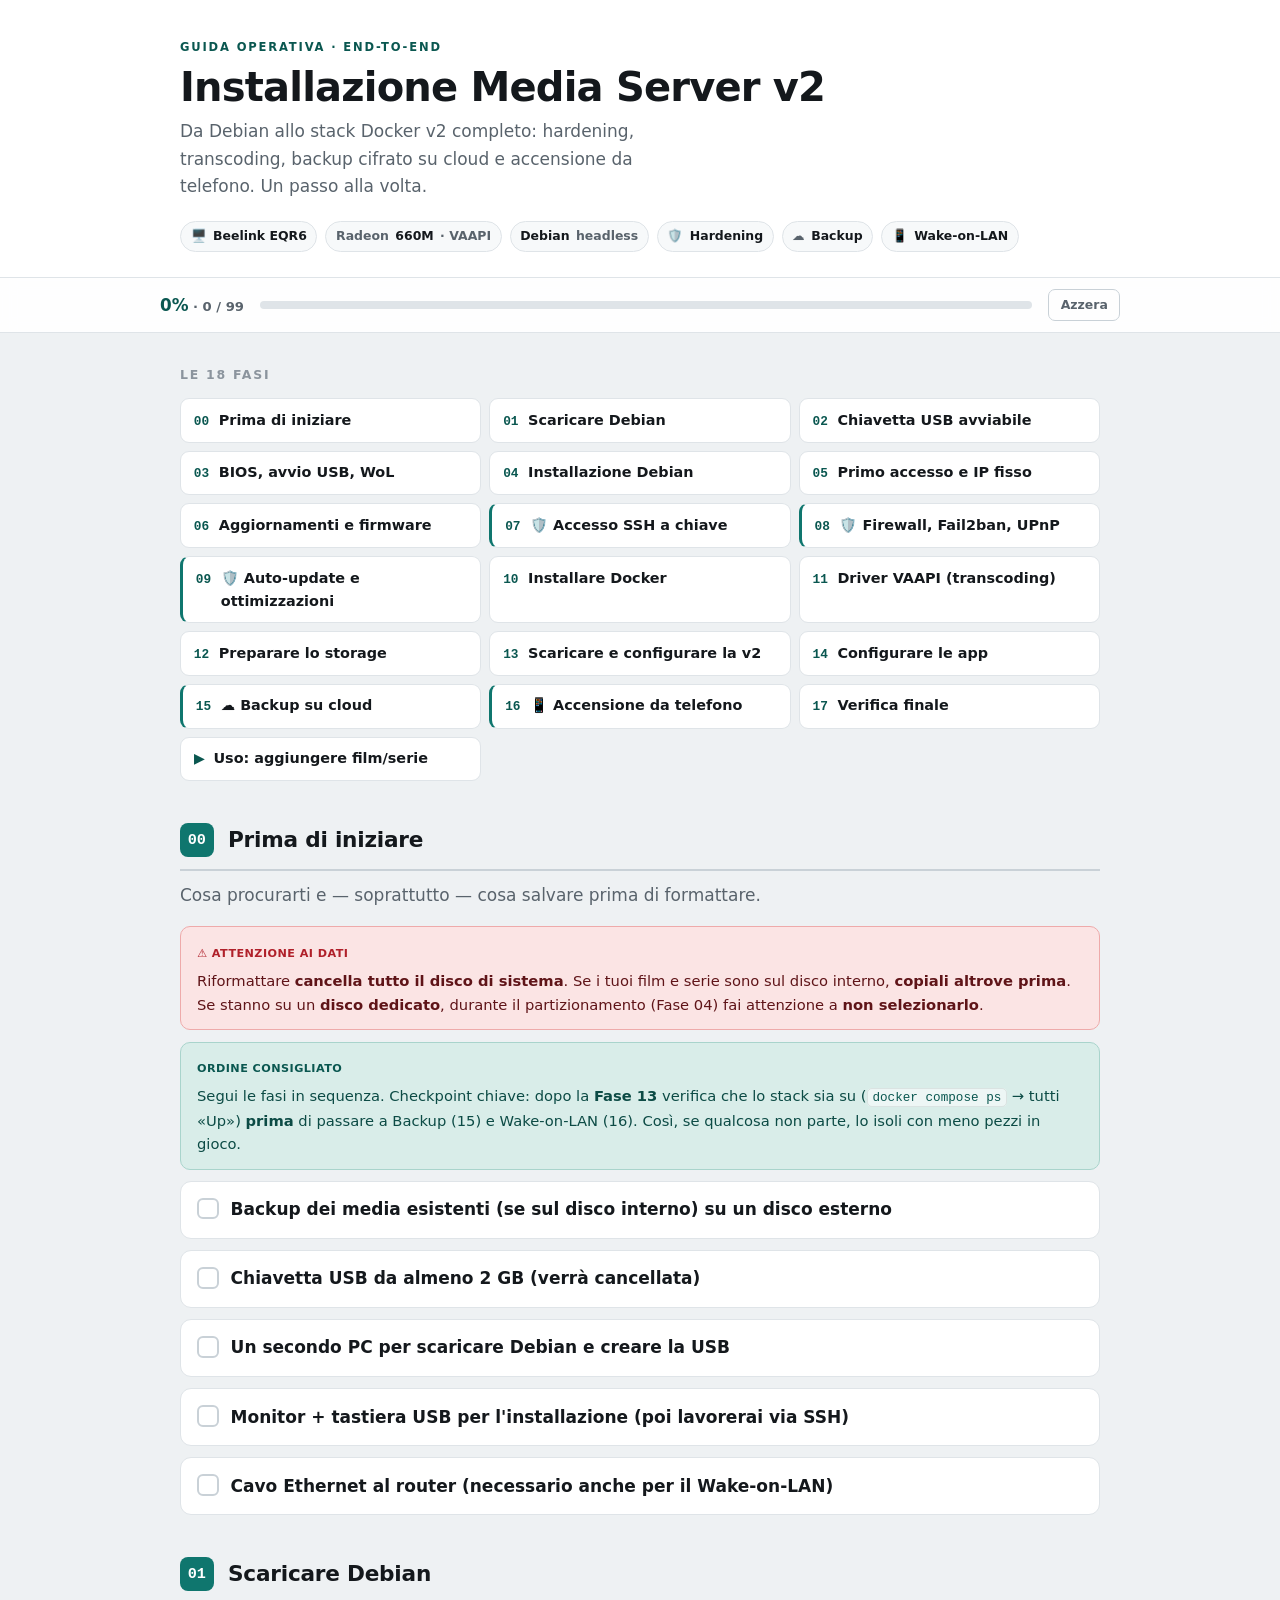
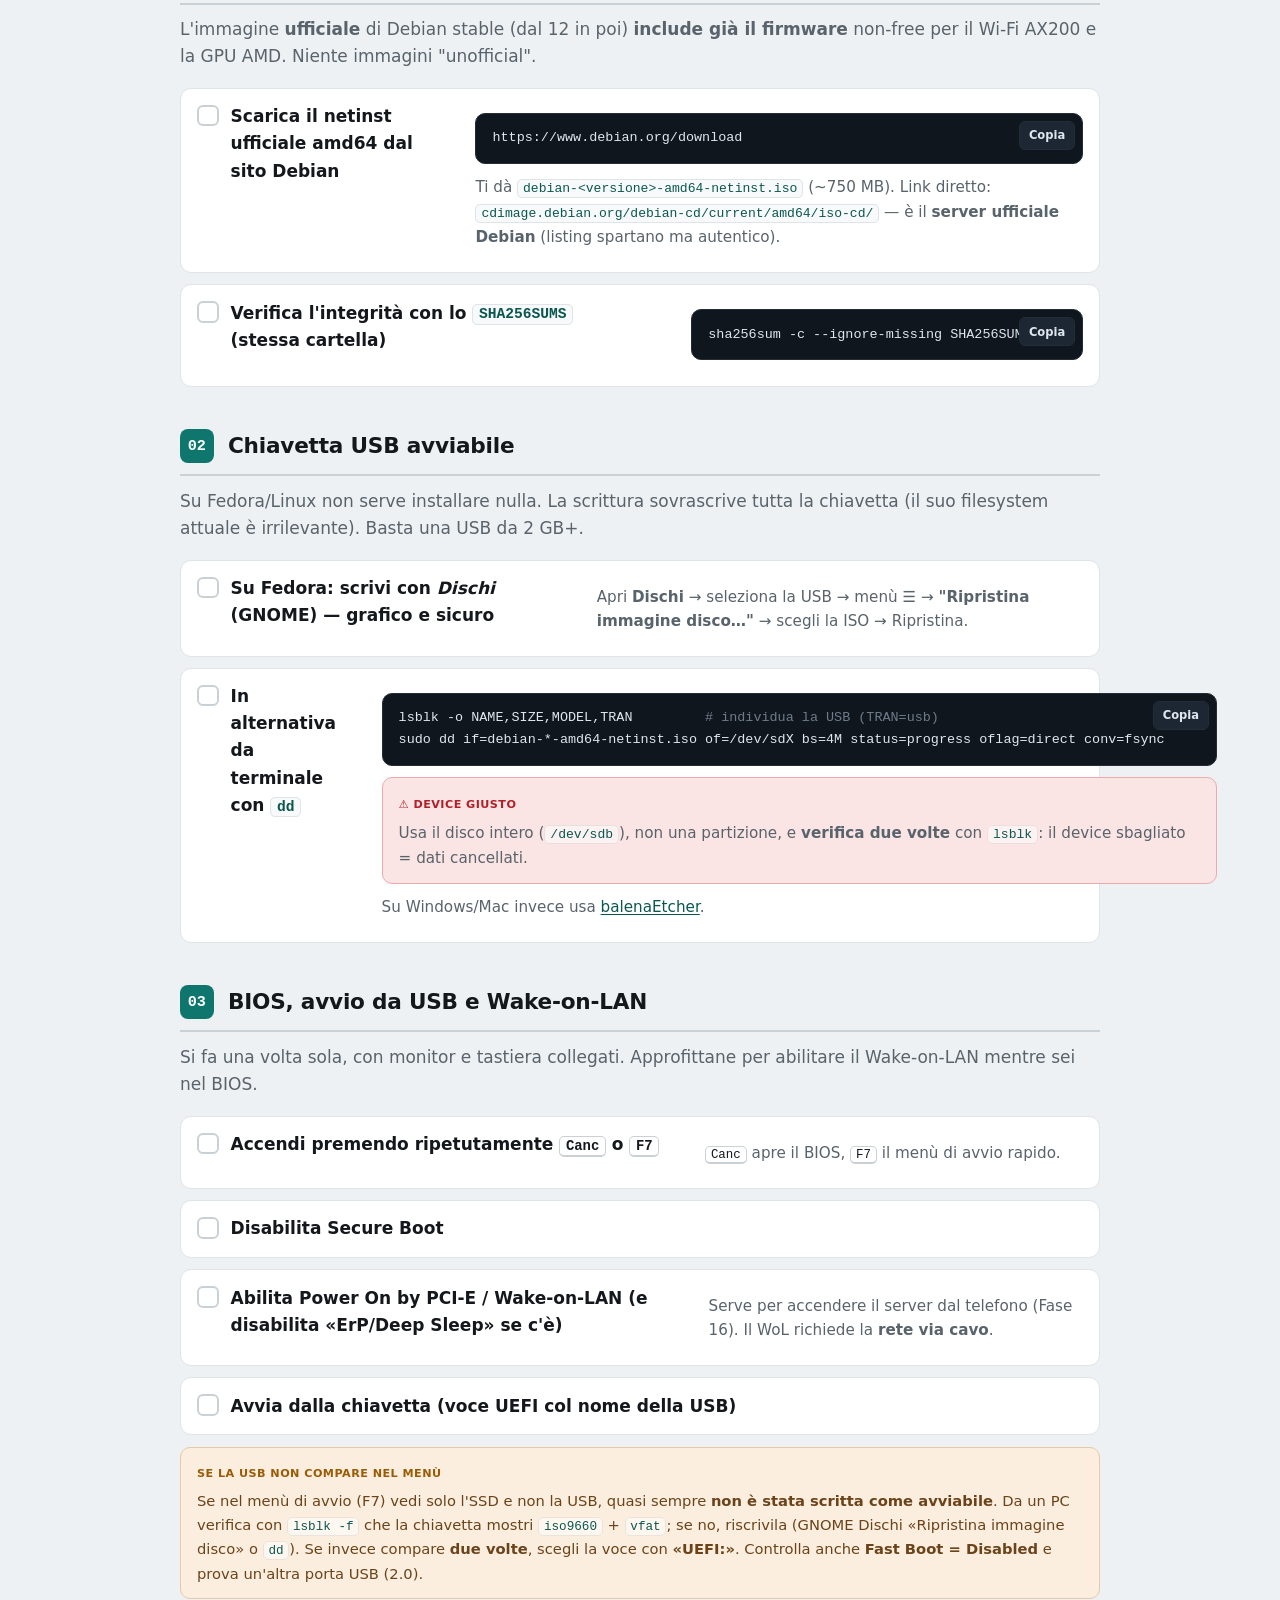
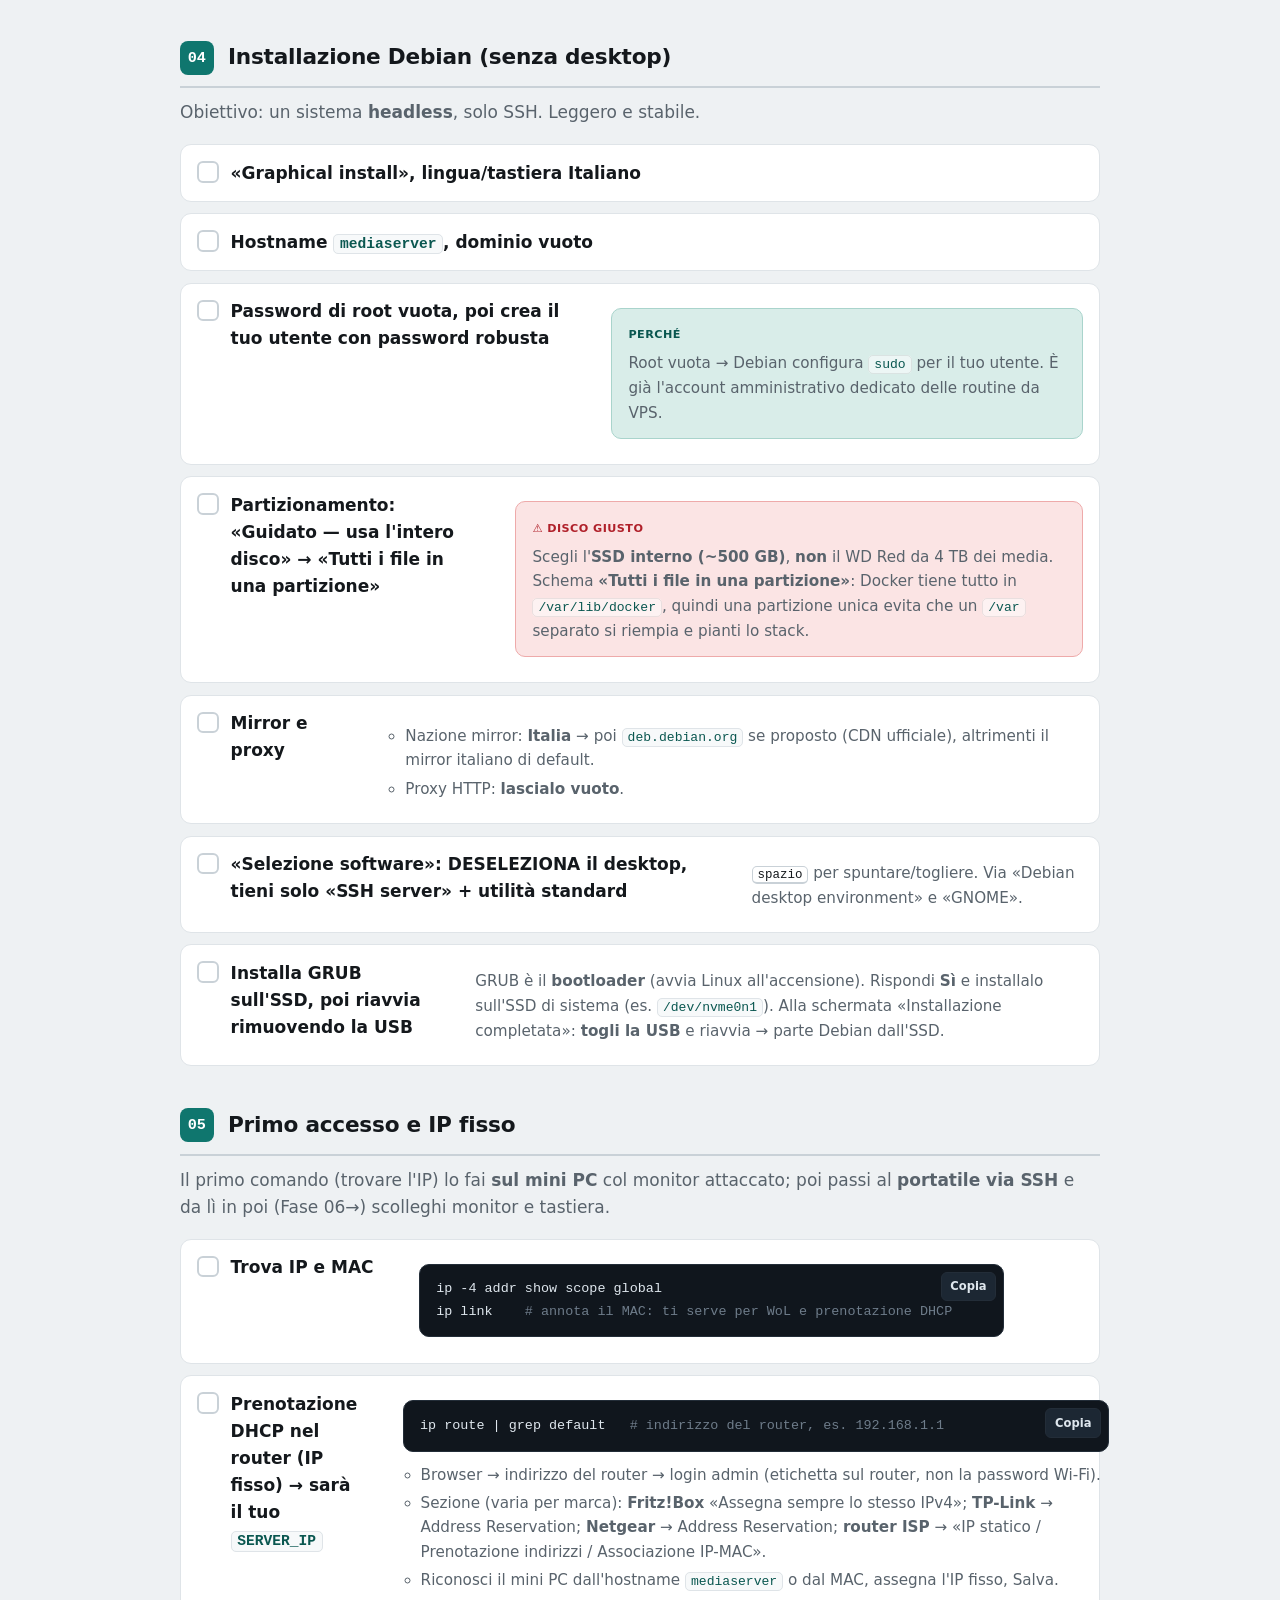
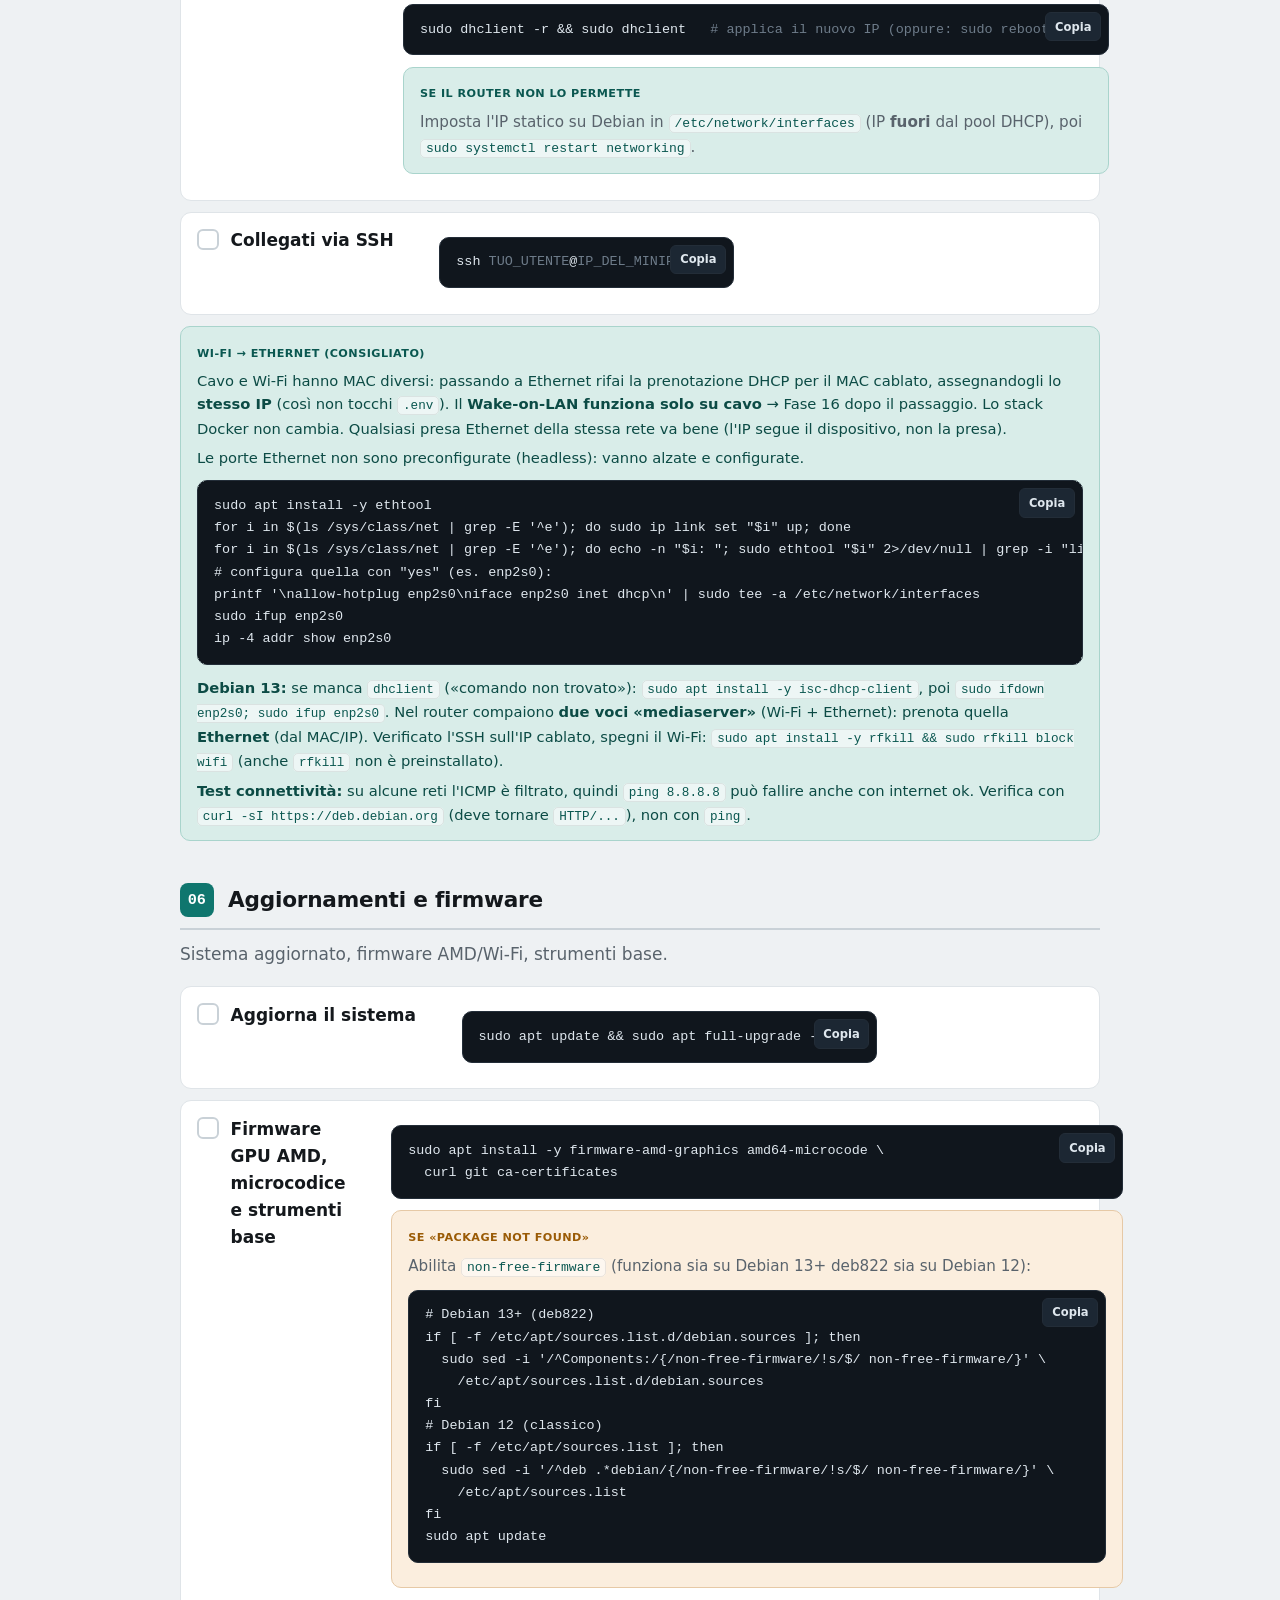
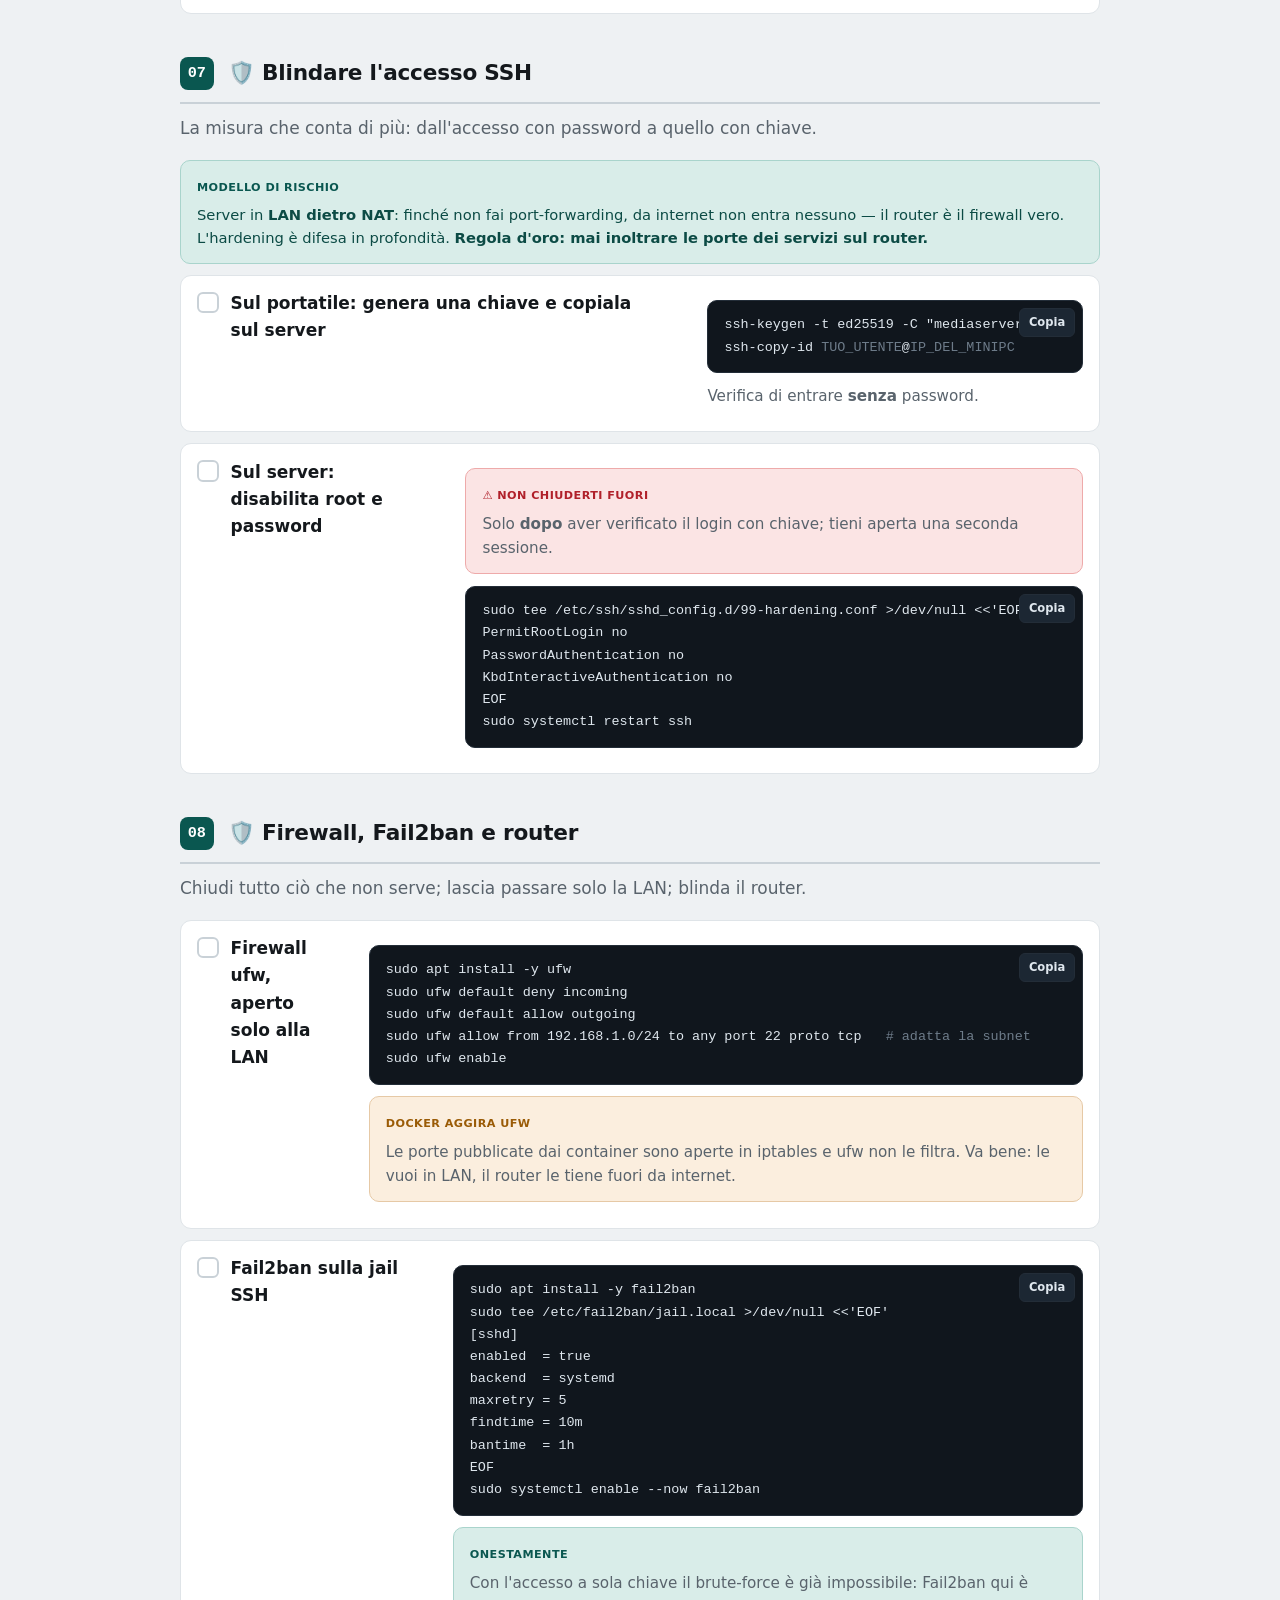
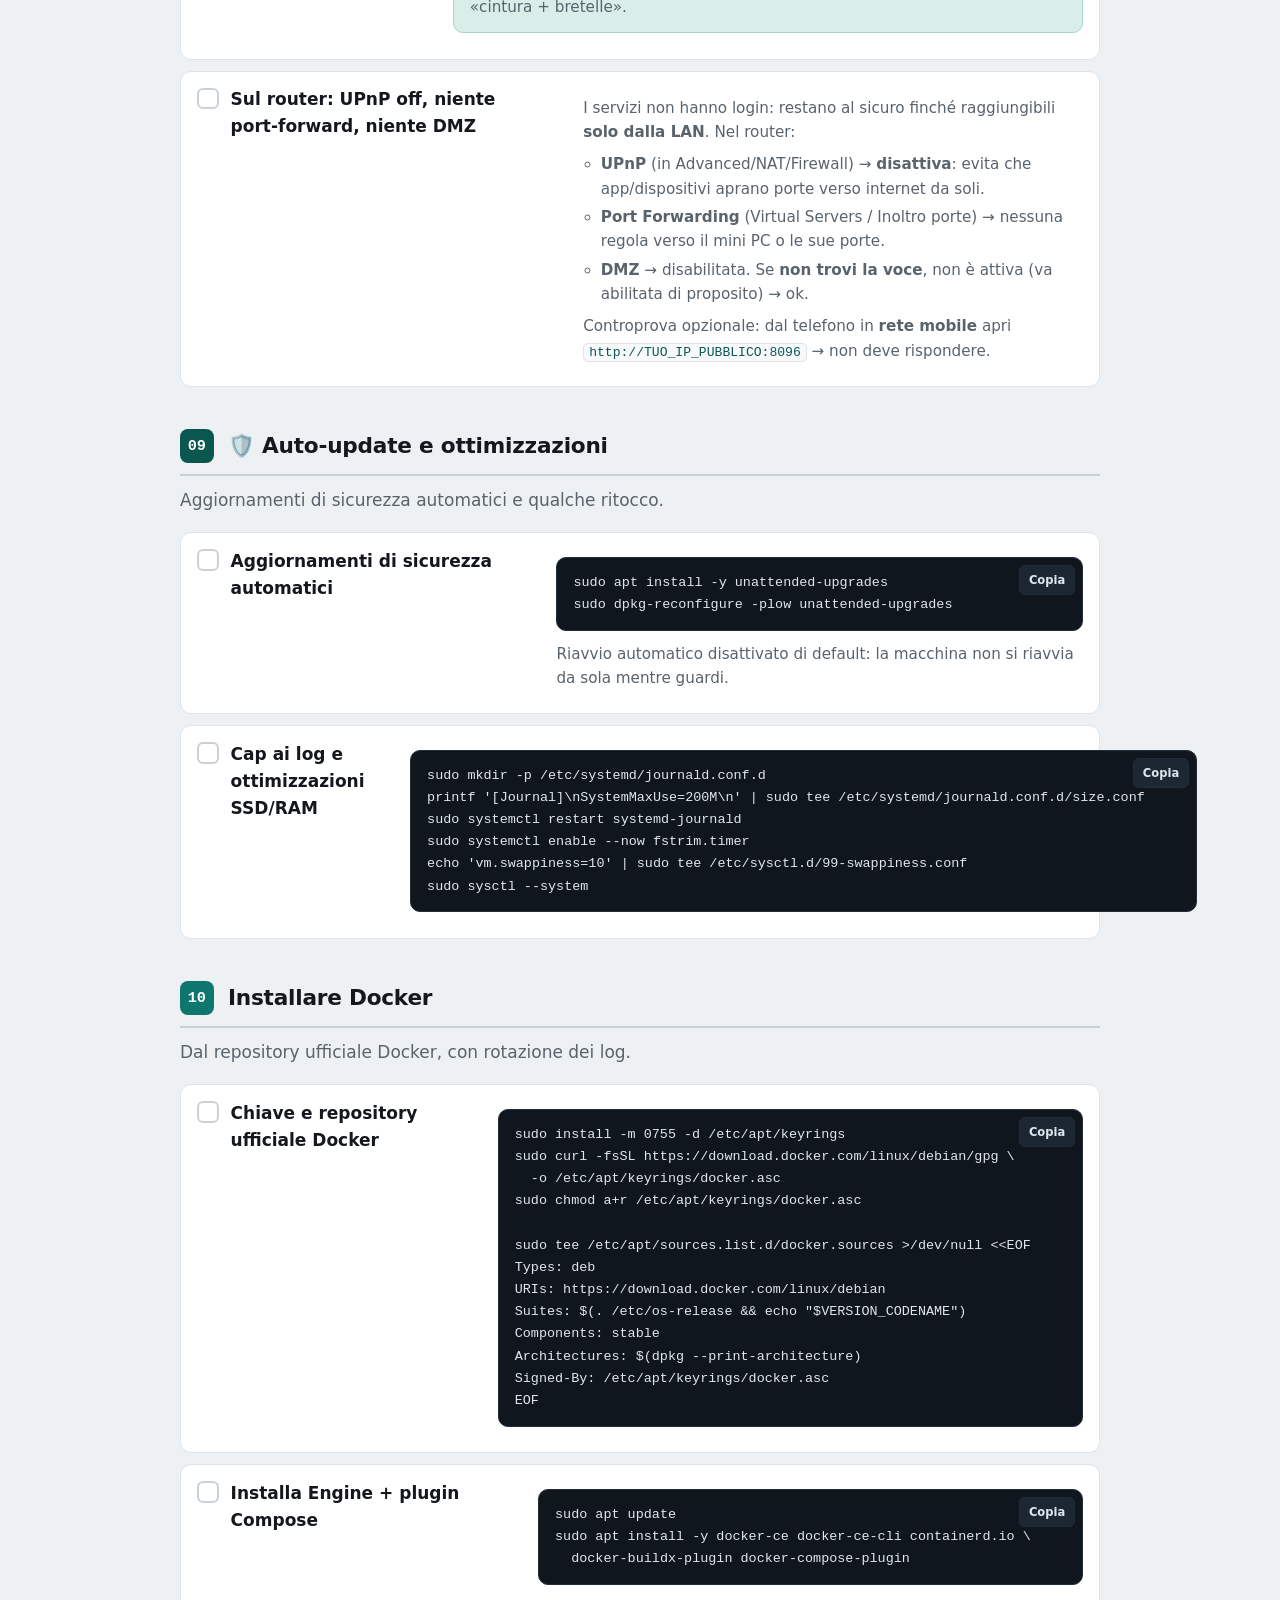
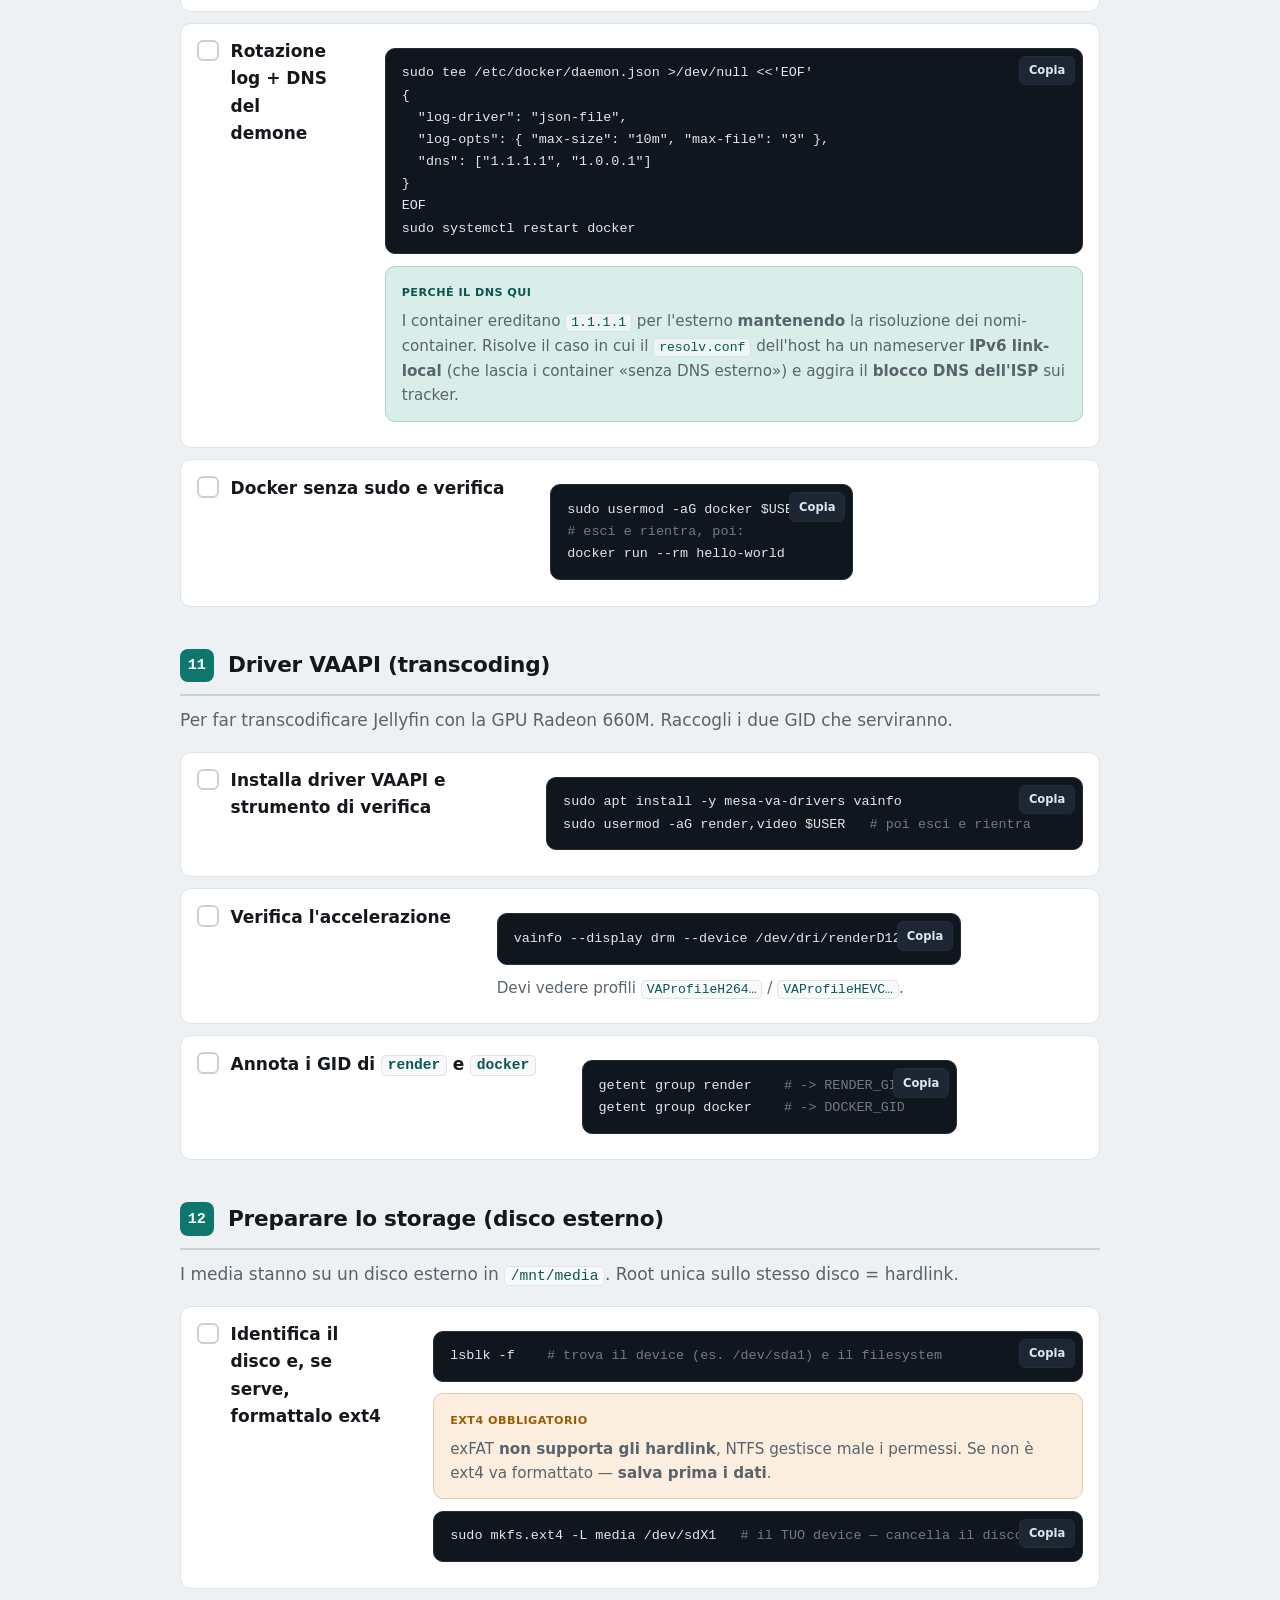
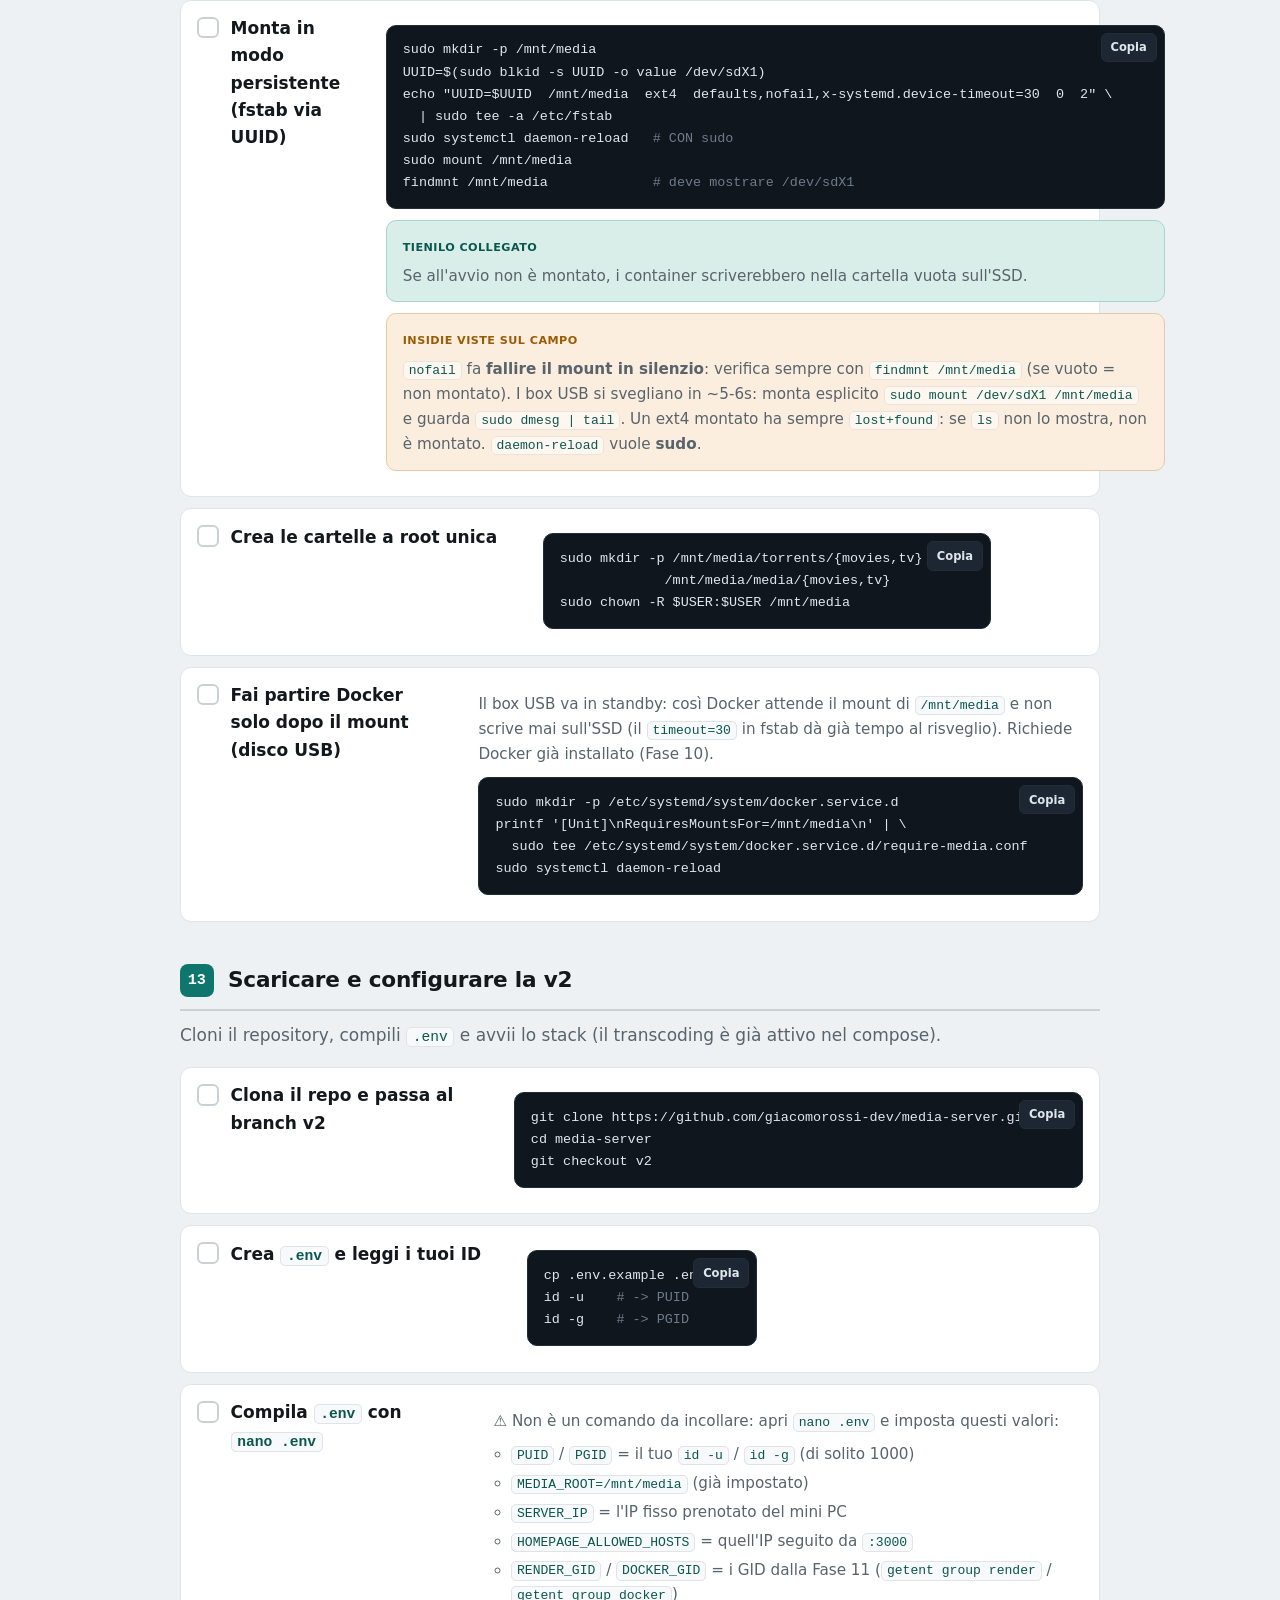
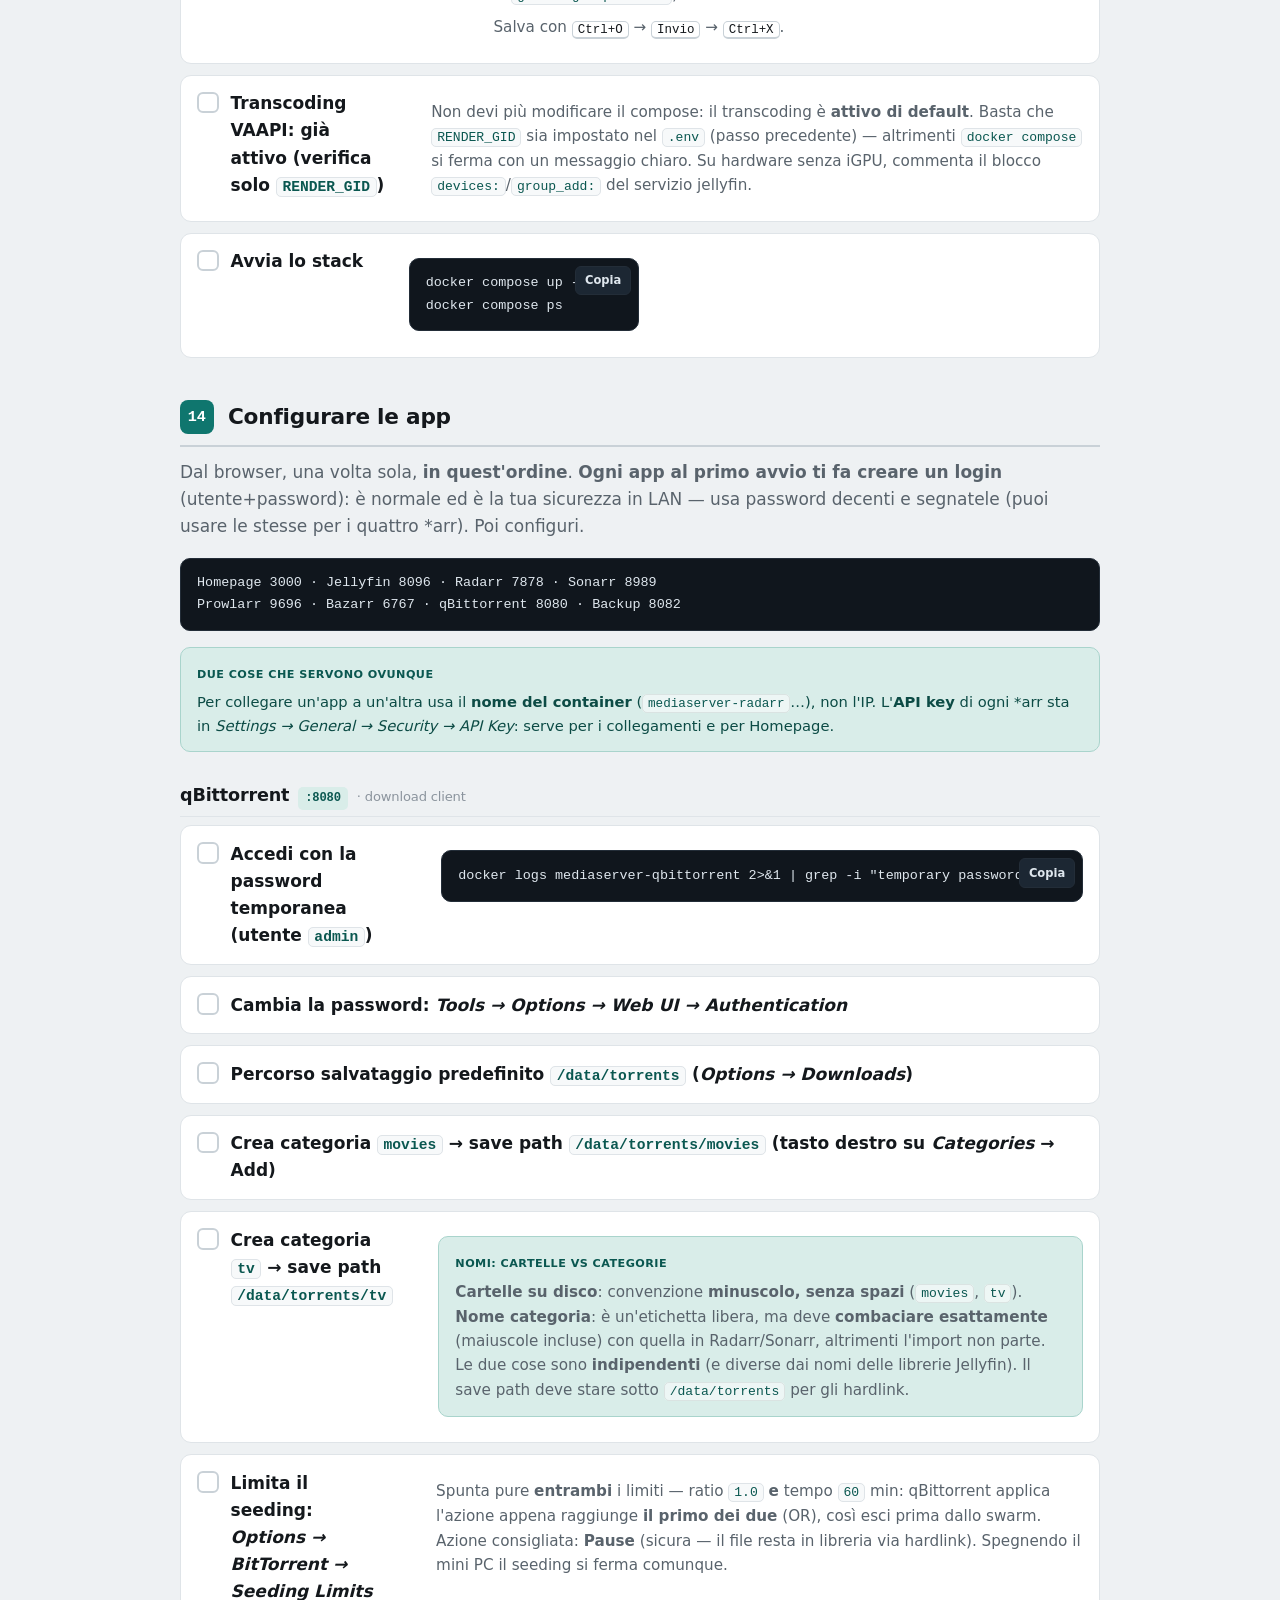
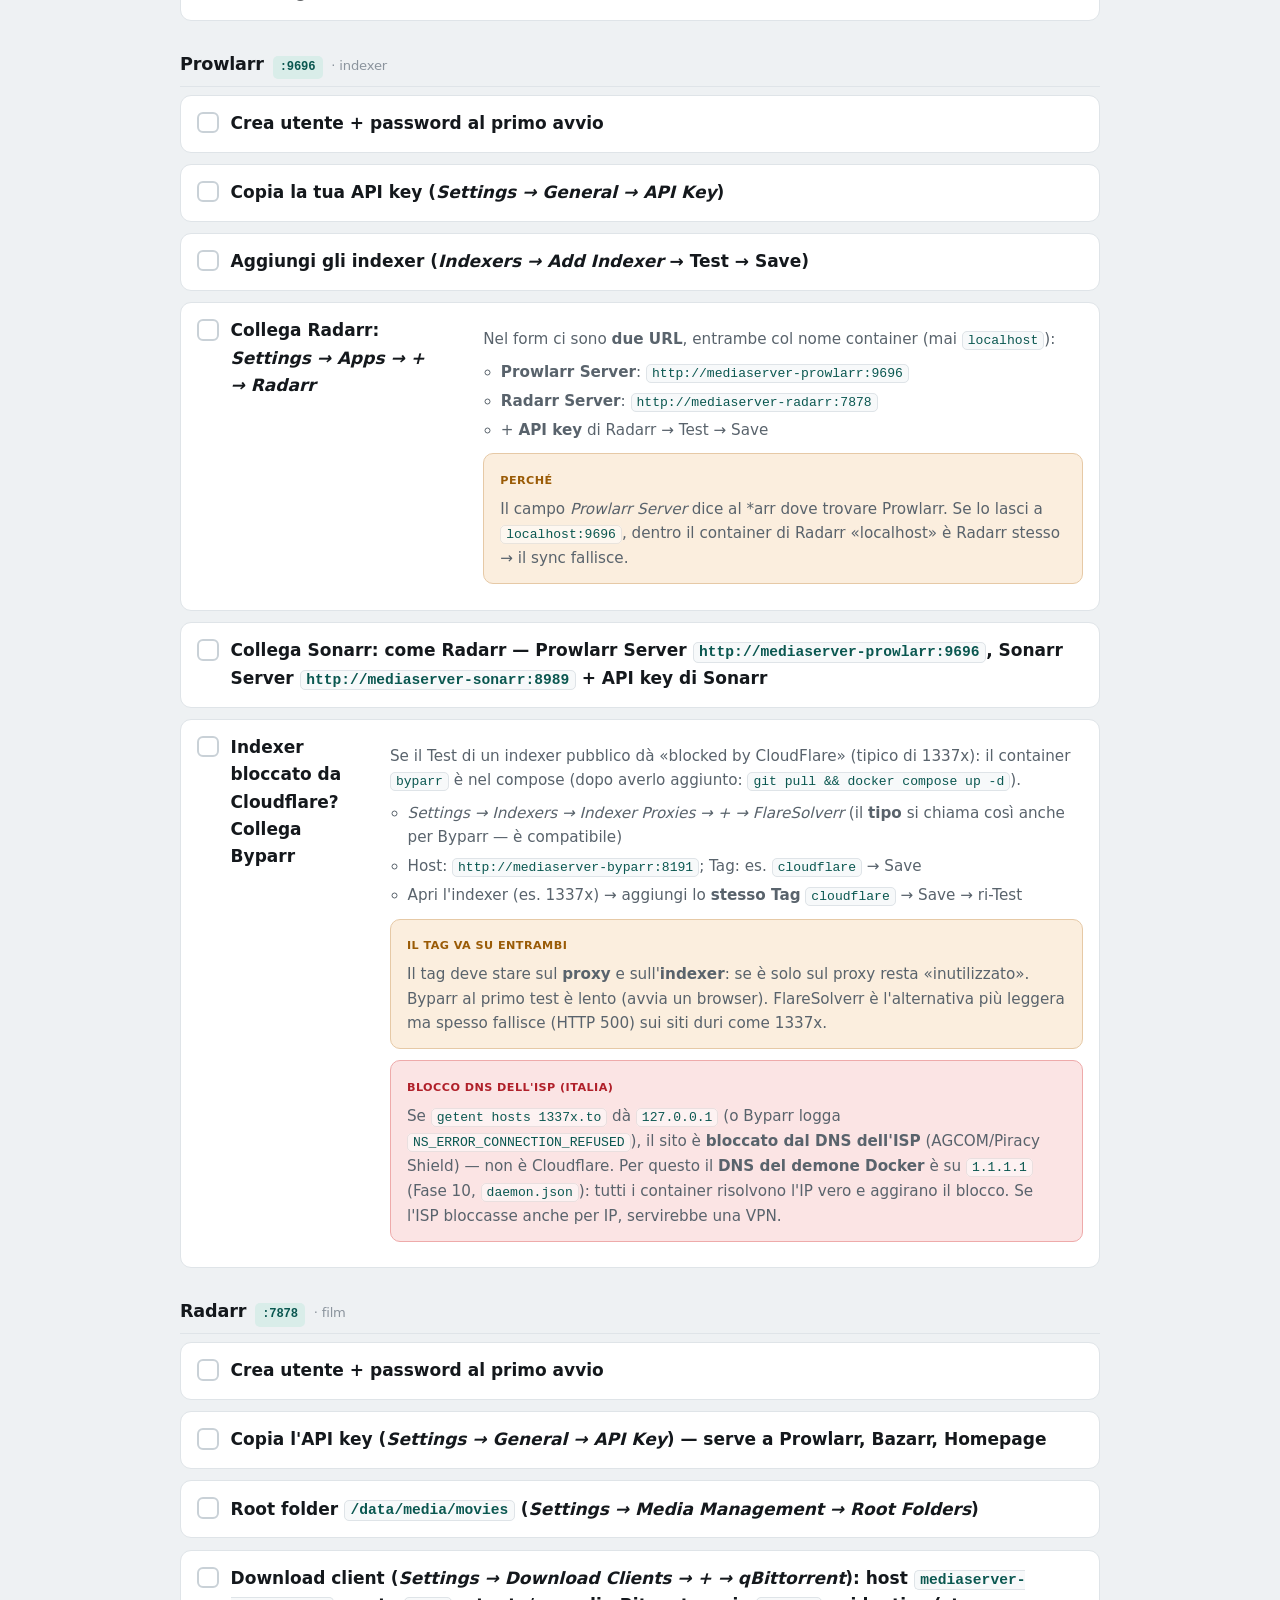
==== commit 7be920c8: "fix: DNS a livello demone Docker (risolve container senza DNS esterno + blocco ISP) Causa: resolv.co" ====
--- a/docs/install-guide.html
+++ b/docs/install-guide.html
@@ -444,14 +444,16 @@
         <div class="step-body"><div class="cmd"><pre>sudo apt update
 sudo apt install -y docker-ce docker-ce-cli containerd.io \
   docker-buildx-plugin docker-compose-plugin</pre><button class="copy-btn" type="button">Copia</button></div></div></div></li>
-      <li class="step"><div class="step-row"><input type="checkbox" id="s10-3"><label class="step-label" for="s10-3">Rotazione dei log dei container</label>
+      <li class="step"><div class="step-row"><input type="checkbox" id="s10-3"><label class="step-label" for="s10-3">Rotazione log + DNS del demone</label>
         <div class="step-body"><div class="cmd"><pre>sudo tee /etc/docker/daemon.json &gt;/dev/null &lt;&lt;'EOF'
 {
   "log-driver": "json-file",
-  "log-opts": { "max-size": "10m", "max-file": "3" }
+  "log-opts": { "max-size": "10m", "max-file": "3" },
+  "dns": ["1.1.1.1", "1.0.0.1"]
 }
 EOF
-sudo systemctl restart docker</pre><button class="copy-btn" type="button">Copia</button></div></div></div></li>
+sudo systemctl restart docker</pre><button class="copy-btn" type="button">Copia</button></div>
+          <div class="note info"><p><span class="tag">Perché il DNS qui</span></p><p>I container ereditano <code class="inline">1.1.1.1</code> per l'esterno <b>mantenendo</b> la risoluzione dei nomi-container. Risolve il caso in cui il <code class="inline">resolv.conf</code> dell'host ha un nameserver <b>IPv6 link-local</b> (che lascia i container «senza DNS esterno») e aggira il <b>blocco DNS dell'ISP</b> sui tracker.</p></div></div></div></li>
       <li class="step"><div class="step-row"><input type="checkbox" id="s10-4"><label class="step-label" for="s10-4">Docker senza sudo e verifica</label>
         <div class="step-body"><div class="cmd"><pre>sudo usermod -aG docker $USER
 <span class="c"># esci e rientra, poi:</span>
@@ -581,7 +583,7 @@
             <li>Apri l'indexer (es. 1337x) → aggiungi lo <b>stesso Tag</b> <code class="inline">cloudflare</code> → Save → ri-Test</li>
           </ul>
           <div class="note warn"><p><span class="tag">Il tag va su ENTRAMBI</span></p><p>Il tag deve stare sul <b>proxy</b> e sull'<b>indexer</b>: se è solo sul proxy resta «inutilizzato». Byparr al primo test è lento (avvia un browser). FlareSolverr è l'alternativa più leggera ma spesso fallisce (HTTP 500) sui siti duri come 1337x.</p></div>
-          <div class="note danger"><p><span class="tag">Blocco DNS dell'ISP (Italia)</span></p><p>Se <code class="inline">getent hosts 1337x.to</code> dà <code class="inline">127.0.0.1</code> (o Byparr logga <code class="inline">NS_ERROR_CONNECTION_REFUSED</code>), il sito è <b>bloccato dal DNS dell'ISP</b> (AGCOM/Piracy Shield) — non è Cloudflare. Per questo <code class="inline">byparr</code> e <code class="inline">qbittorrent</code> nel compose usano <code class="inline">dns: 1.1.1.1</code>, che restituisce l'IP vero e aggira il blocco. Se l'ISP bloccasse anche per IP, servirebbe una VPN.</p></div></div></div></li>
+          <div class="note danger"><p><span class="tag">Blocco DNS dell'ISP (Italia)</span></p><p>Se <code class="inline">getent hosts 1337x.to</code> dà <code class="inline">127.0.0.1</code> (o Byparr logga <code class="inline">NS_ERROR_CONNECTION_REFUSED</code>), il sito è <b>bloccato dal DNS dell'ISP</b> (AGCOM/Piracy Shield) — non è Cloudflare. Per questo il <b>DNS del demone Docker</b> è su <code class="inline">1.1.1.1</code> (Fase 10, <code class="inline">daemon.json</code>): tutti i container risolvono l'IP vero e aggirano il blocco. Se l'ISP bloccasse anche per IP, servirebbe una VPN.</p></div></div></div></li>
     </ol>
 
     <h3 class="app-h">Radarr <span class="port">:7878</span> <span class="role">· film</span></h3>
@@ -757,7 +759,8 @@
     <div class="note info"><p><span class="tag">Se non parte da solo</span></p><p>Radarr → apri il film → <b>Search</b> (icona lente) → «Interactive Search» → scegli un release dalla lista e scaricalo a mano. Utile anche se l'automatico prende un file scadente. Lo stato dei download è in <i>Activity/Queue</i> di Radarr e in qBittorrent.</p></div>
     <div class="note info"><p><span class="tag">Quale release scegliere (Seeders)</span></p><p>Guarda la colonna <b>Seeders</b>: più seeder = download più veloce e affidabile (evita 0-1 seeder, rischiano di non completarsi). In ordine: <b>1)</b> qualità giusta (es. 1080p, evita remux da 40-60 GB e file troppo piccoli = fake); <b>2)</b> tra i buoni, quello con <b>più seeder</b>; <b>3)</b> salta le righe grigie/con warning (rifiutate — passaci sopra per il motivo). Alcuni indexer pubblici non riportano i seeder: lì scegli per qualità/dimensione e, se non parte, prova un altro.</p></div>
     <div class="note info"><p><span class="tag">Dopo il download: la catena automatica</span></p><p>qBittorrent finisce → <b>Radarr/Sonarr importano</b> in <code class="inline">/data/media/…</code> e rinominano (via <b>hardlink</b>: istantaneo, <b>niente spazio doppio</b>; il torrent continua a seedare fino al limite, e la copia in libreria resta anche se poi rimuovi il torrent) → <b>Bazarr</b> prende i sottotitoli → <b>Jellyfin</b> lo mostra.</p>
-      <p><b>Jellyfin non lo vede?</b> Il real-time monitoring a volte non scatta: <i>Dashboard → Libraries → ⋮ → Scan Library Files</i>. Se non compare comunque, verifica che Radarr l'abbia importato: <code class="inline">docker compose exec jellyfin ls /data/media/movies</code> (se è vuoto, guarda <i>Activity/Queue</i> in Radarr).</p></div>
+      <p><b>Jellyfin non lo vede?</b> Il real-time monitoring a volte non scatta: <i>Libraries → Scan All Libraries</i> (attenzione: è diverso da «Refresh metadata», che non scopre file nuovi). Se non compare comunque, verifica che Radarr l'abbia importato: <code class="inline">docker compose exec jellyfin ls /data/media/movies</code> (se è vuoto, guarda <i>Activity/Queue</i> in Radarr).</p></div>
+    <div class="note info"><p><span class="tag">Evita lo scan manuale ogni volta</span></p><p>Fai avvisare Jellyfin da Radarr/Sonarr: <i>Settings → Connect → + → Emby/Jellyfin</i>, Host <code class="inline">mediaserver-jellyfin</code>, Port <code class="inline">8096</code>, API key di Jellyfin (<i>Dashboard → Advanced → API Keys</i>), abilita <b>On Import</b>/<b>On Upgrade</b>. Così ogni import fa comparire il contenuto in Jellyfin <b>automaticamente</b>.</p></div>
 
     <h3 class="app-h">Una serie TV <span class="role">· Sonarr → Jellyfin</span></h3>
     <ol class="flow">
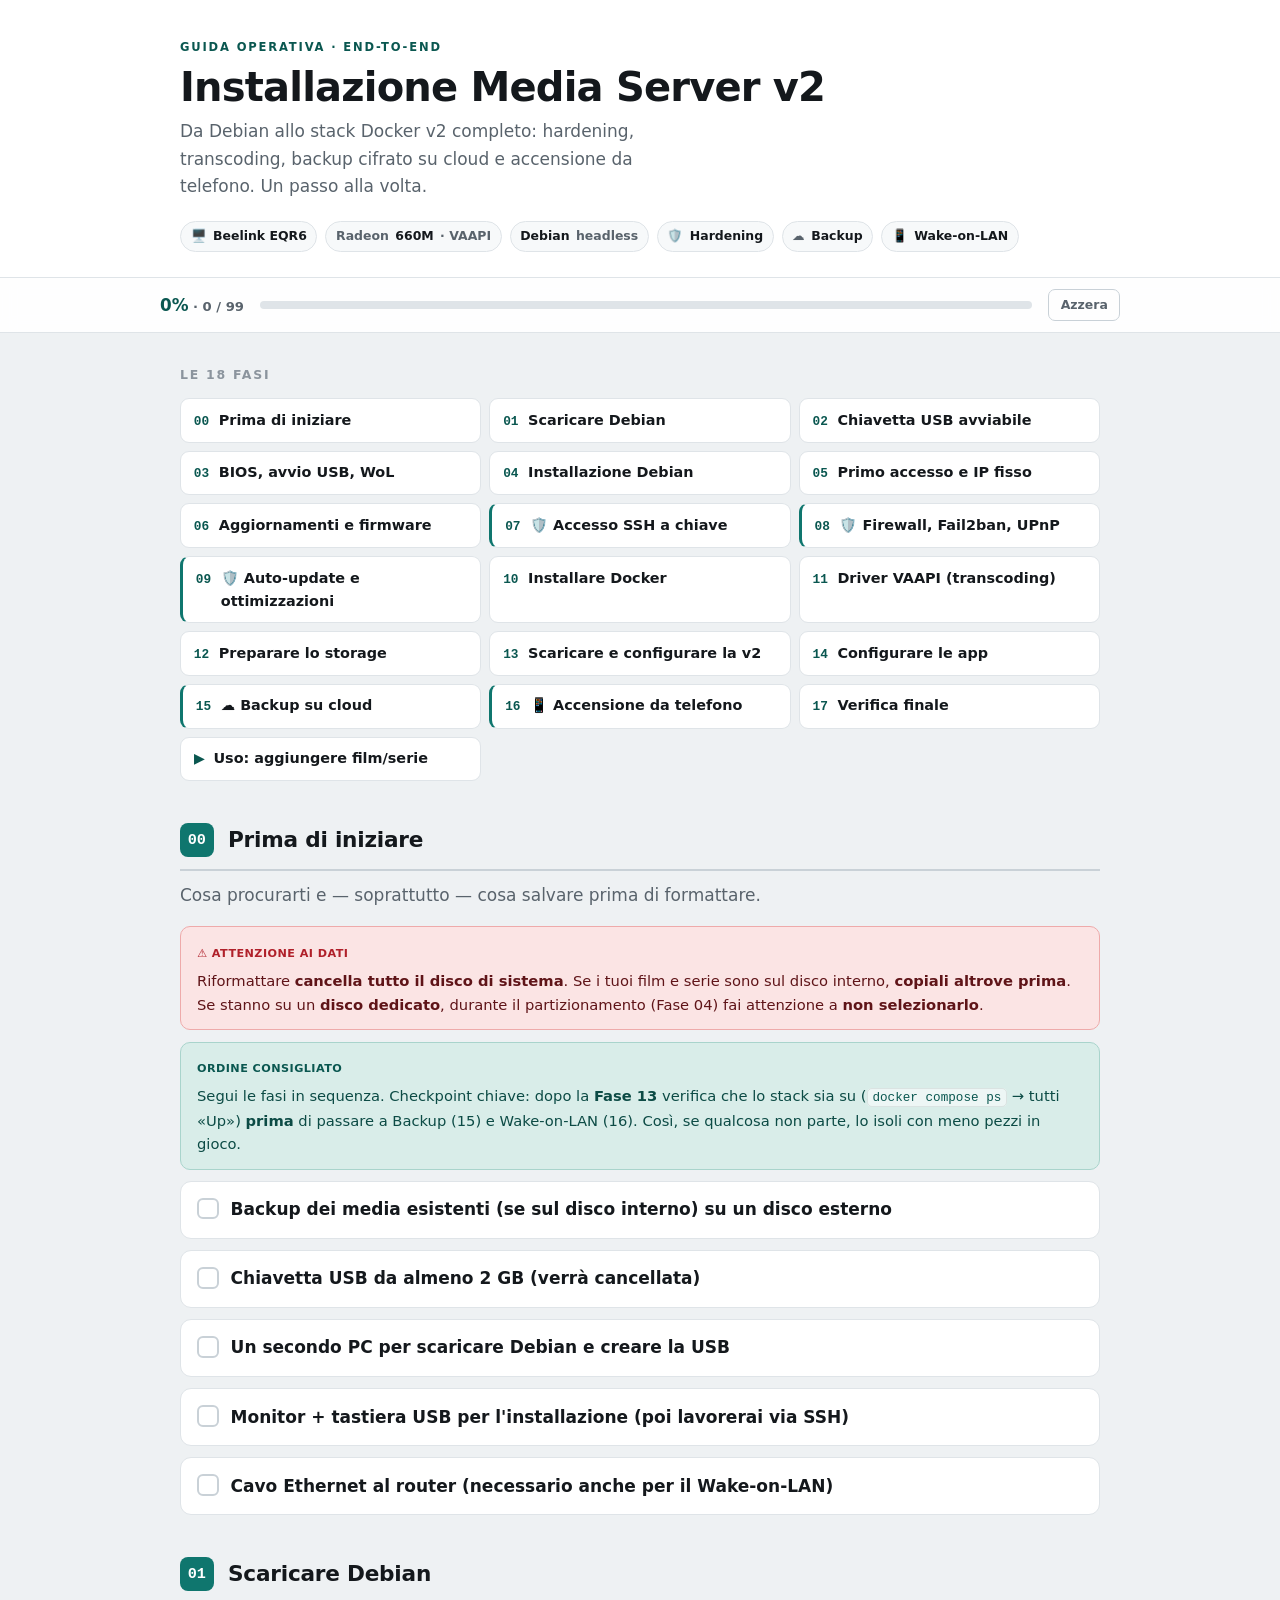
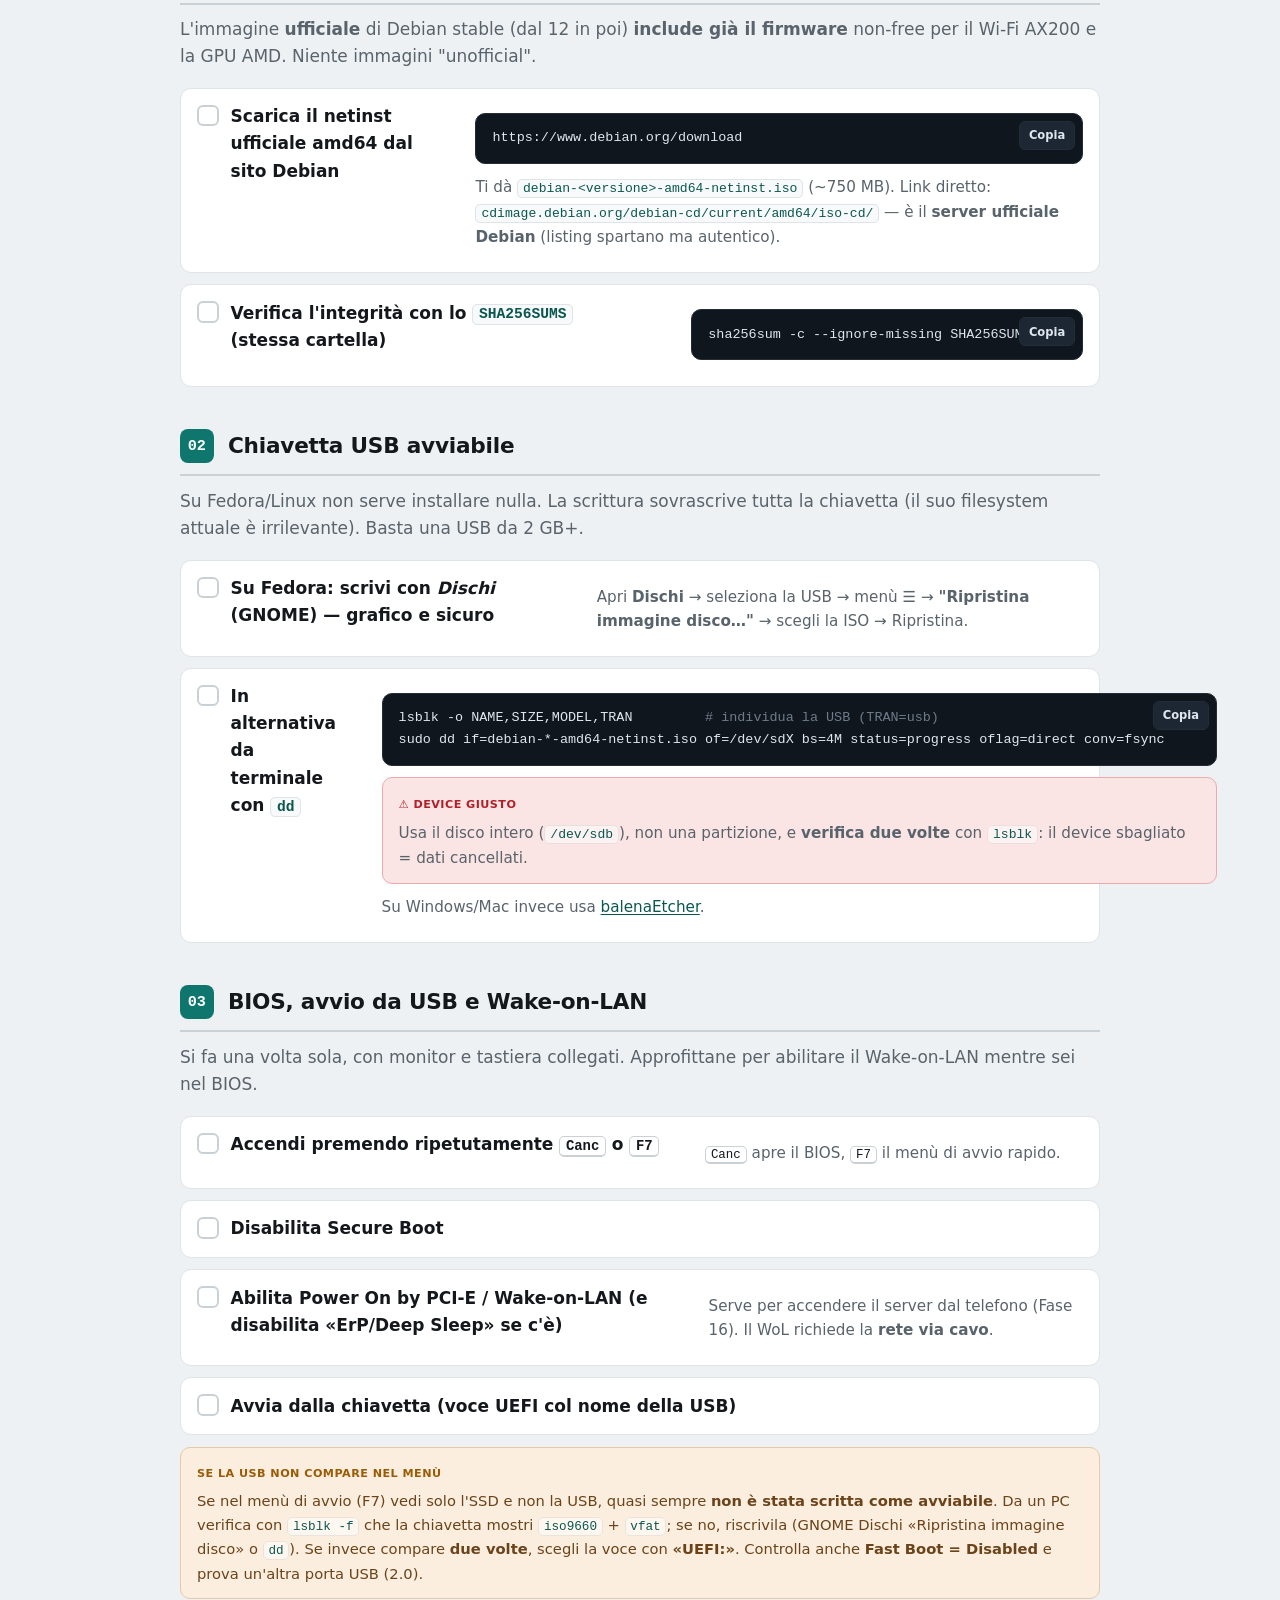
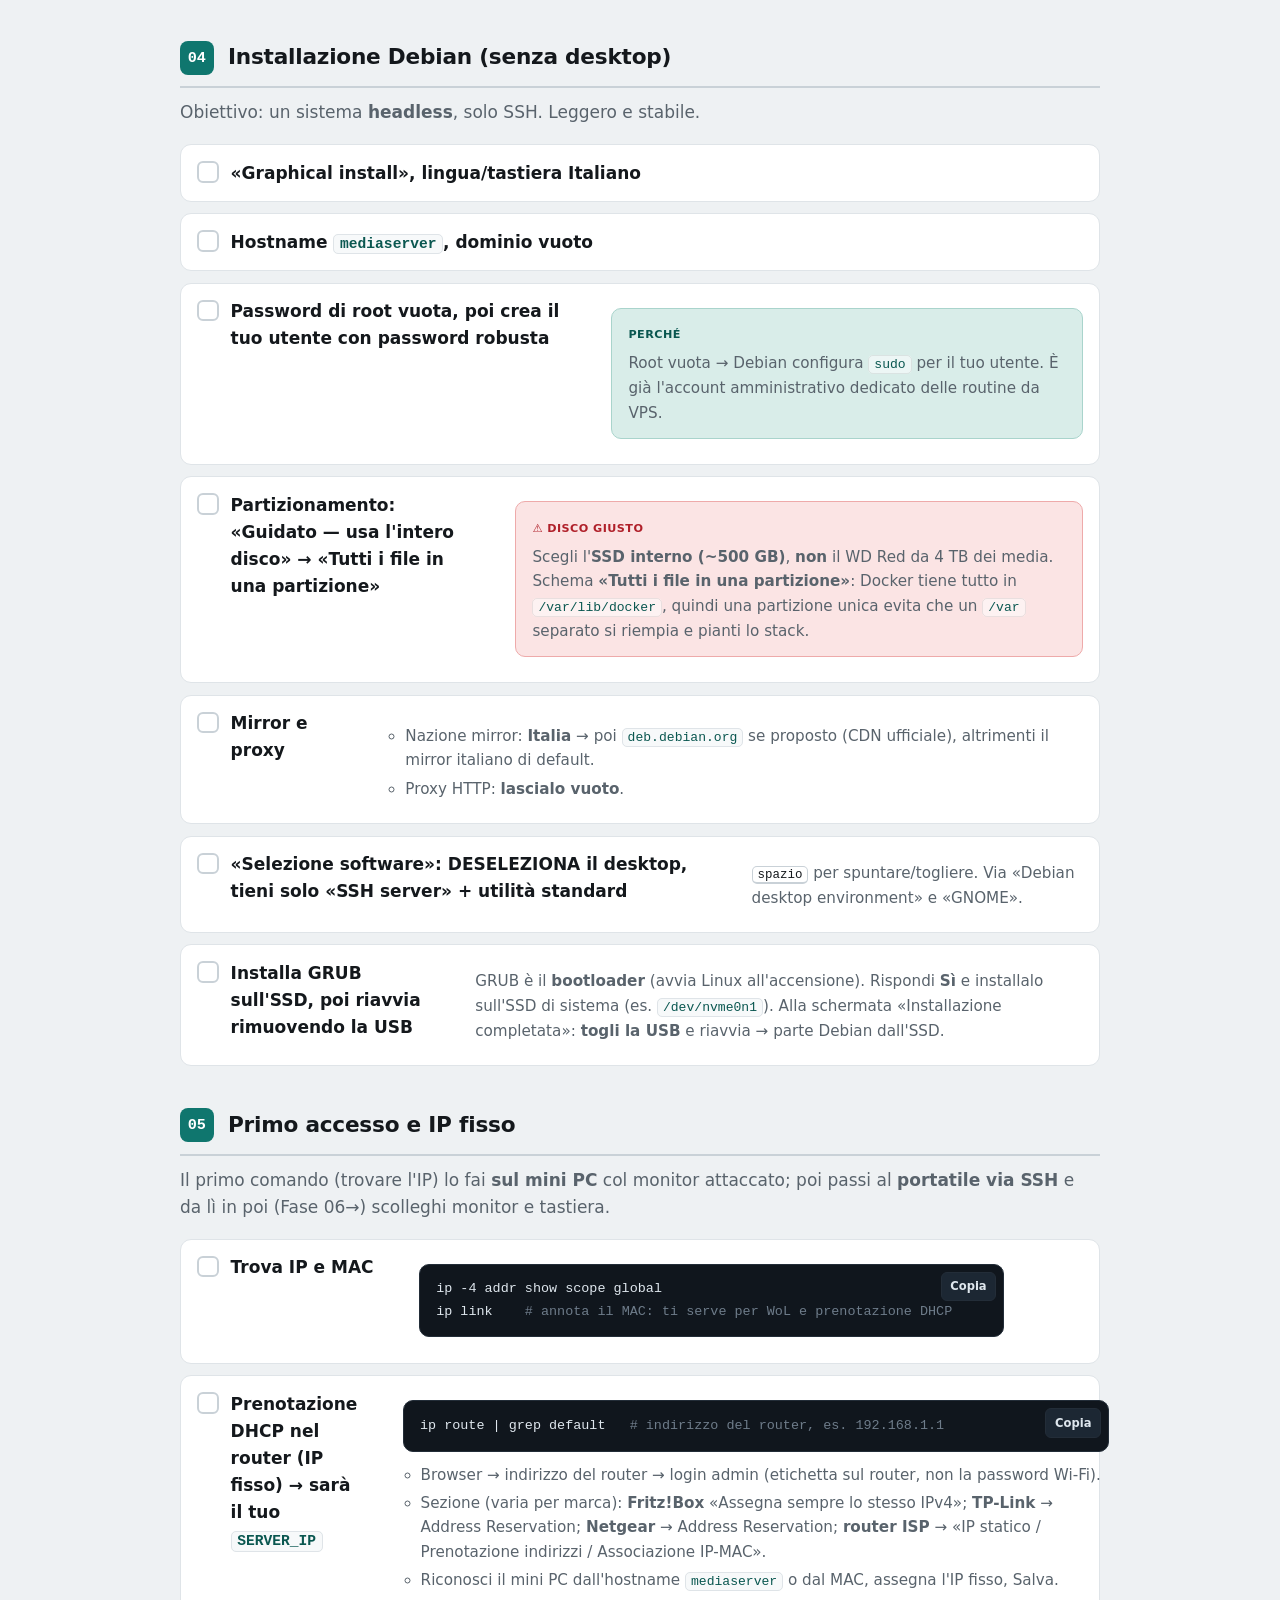
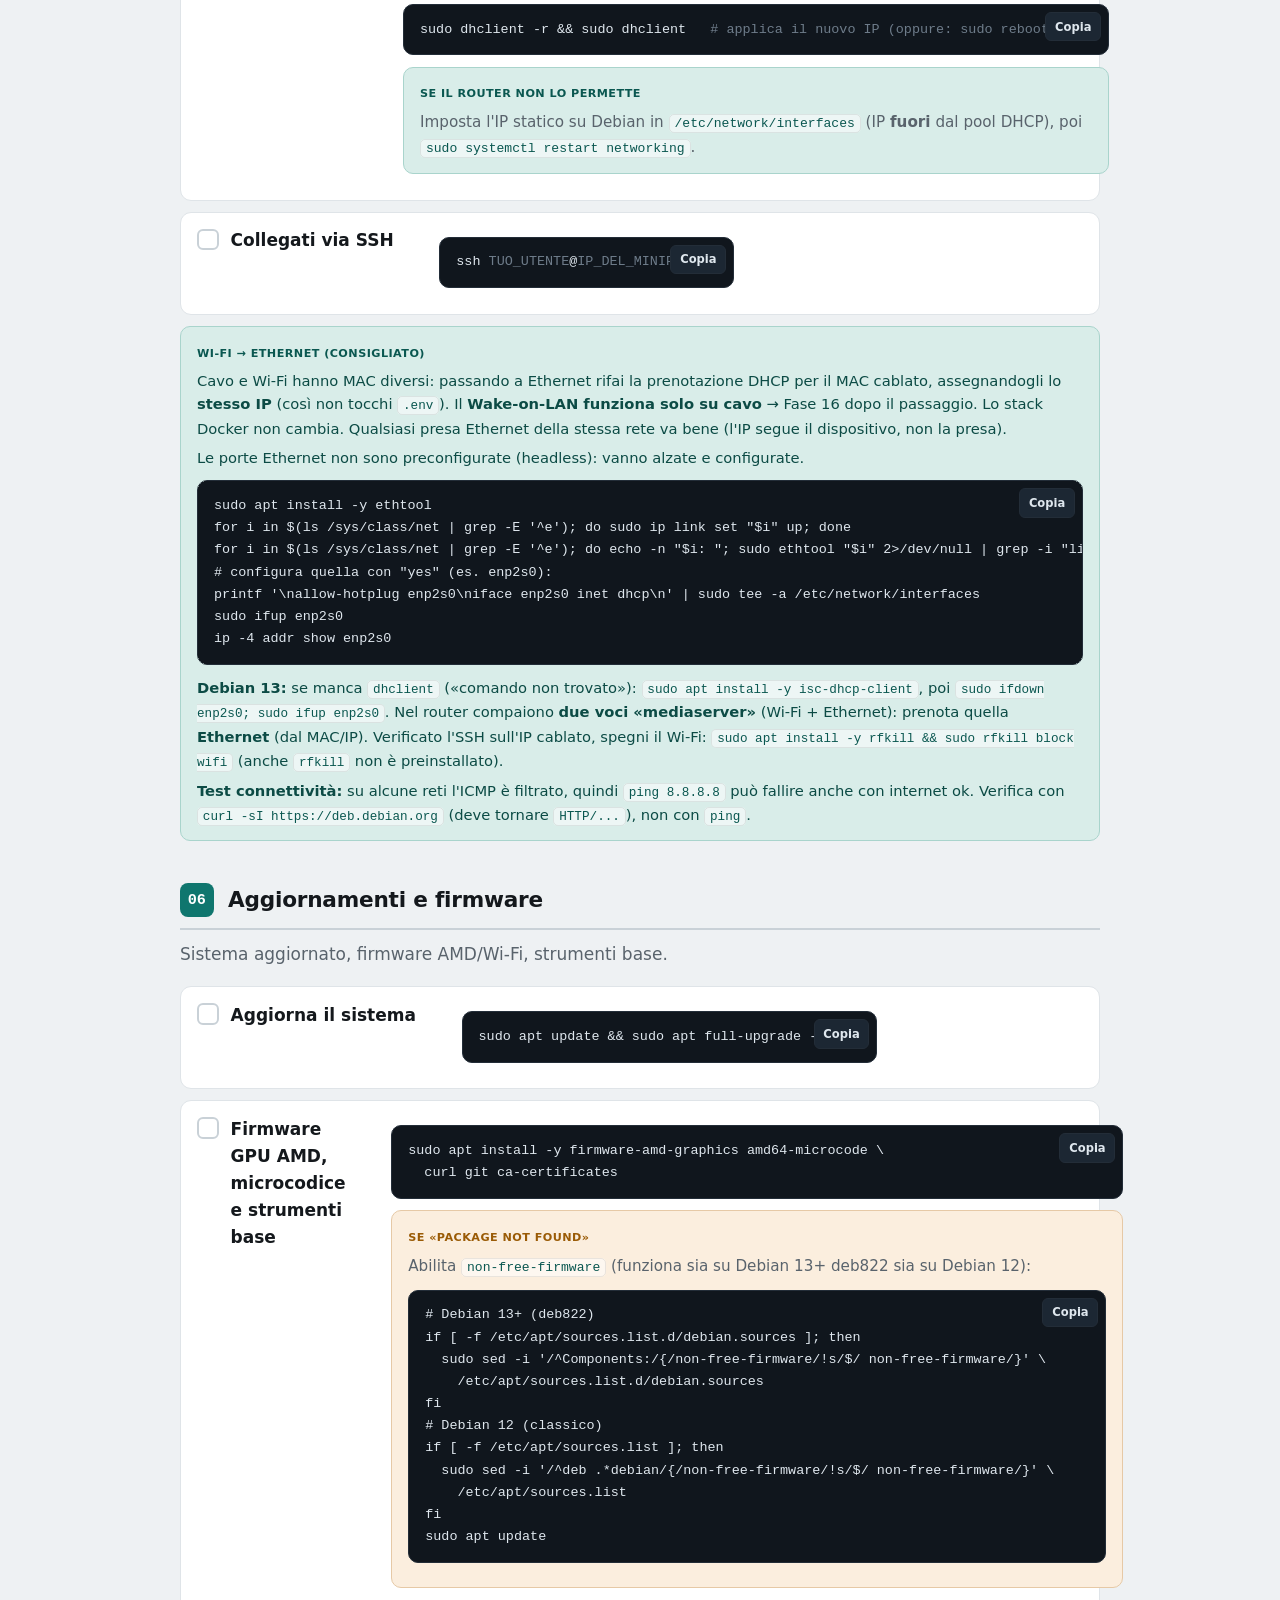
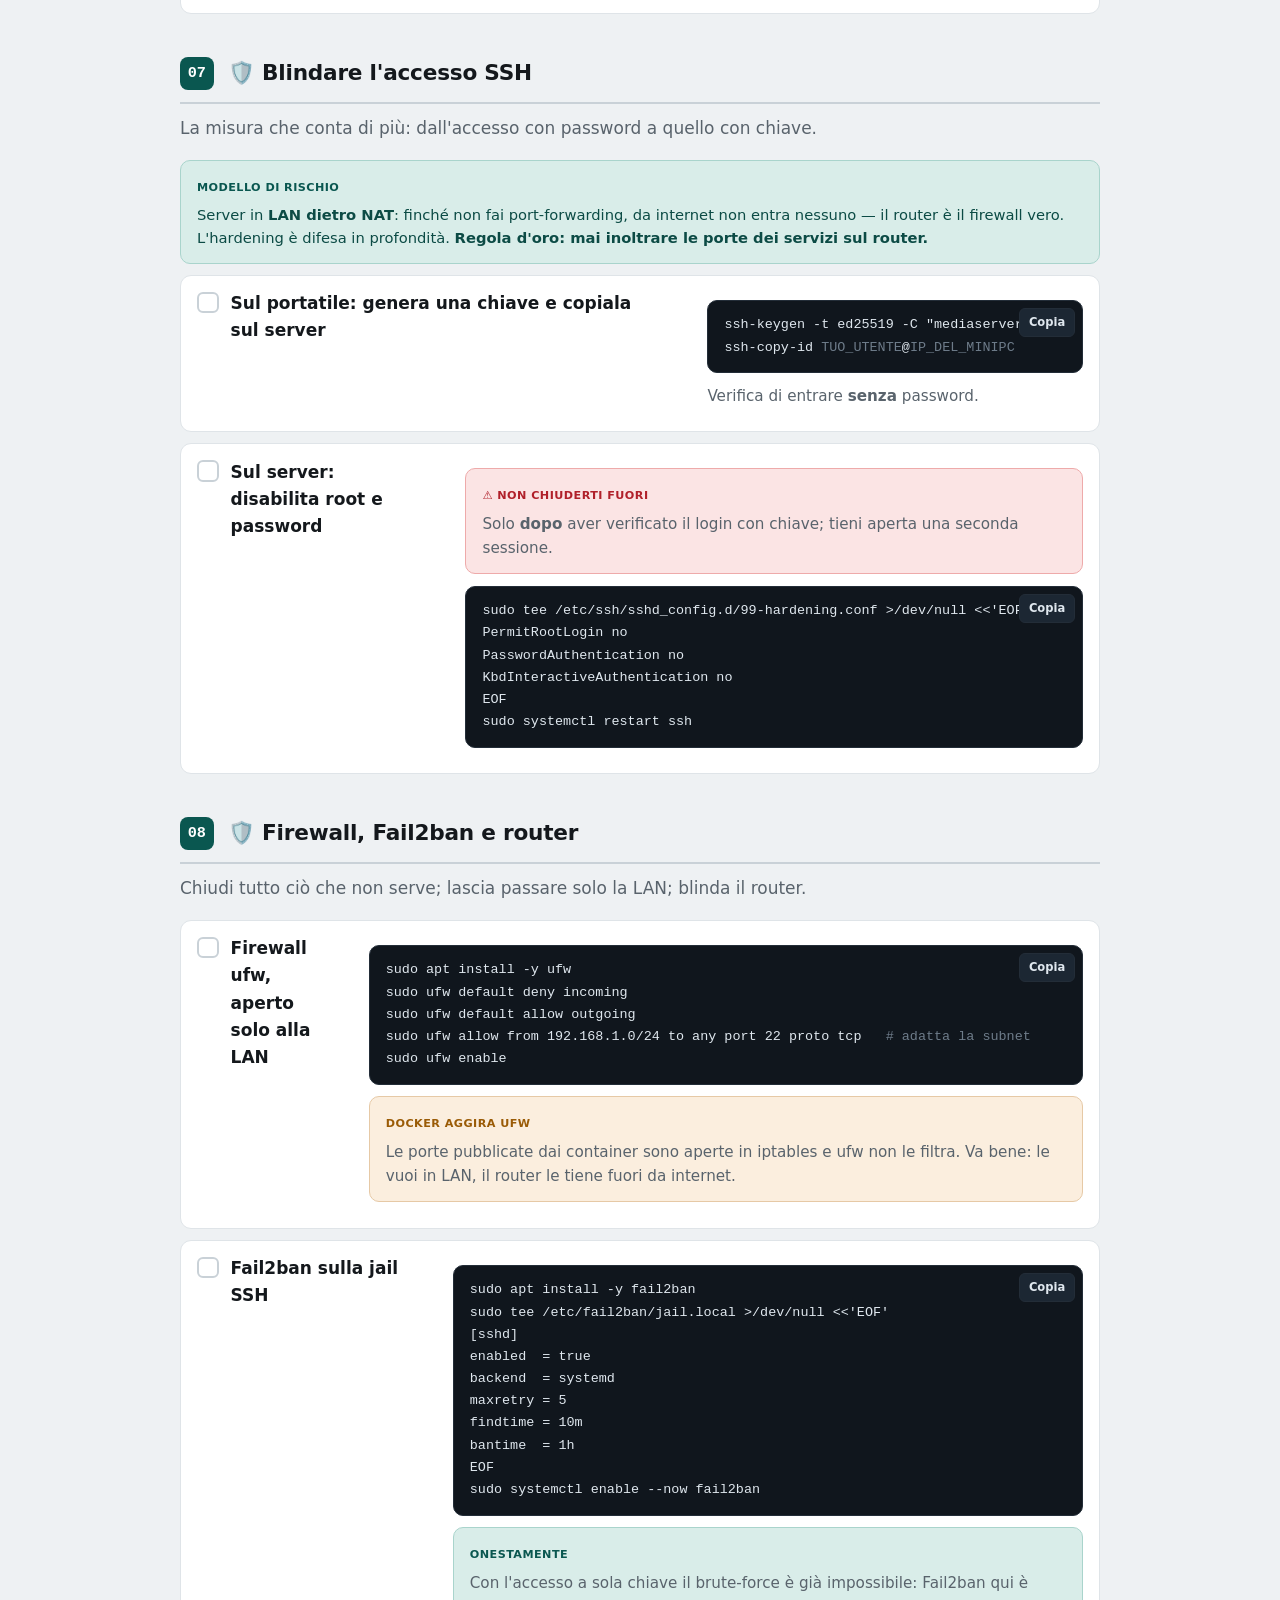
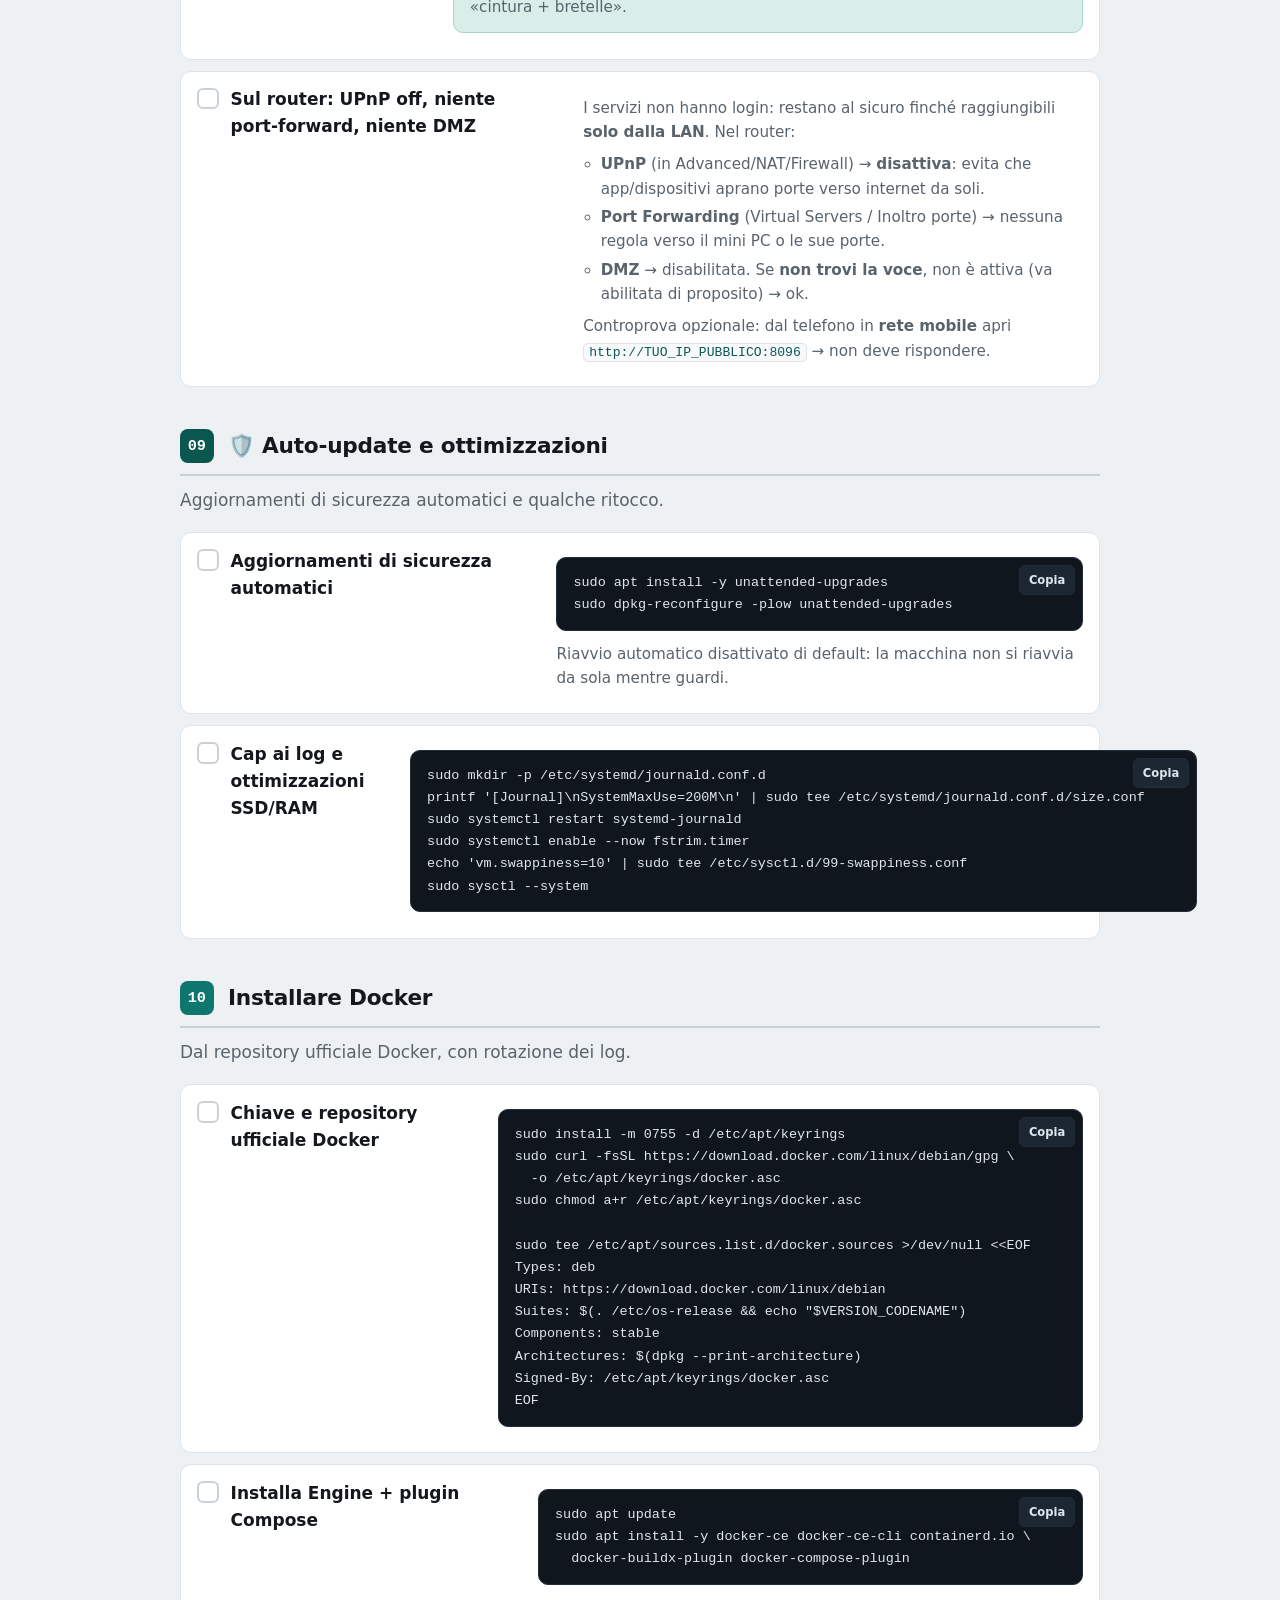
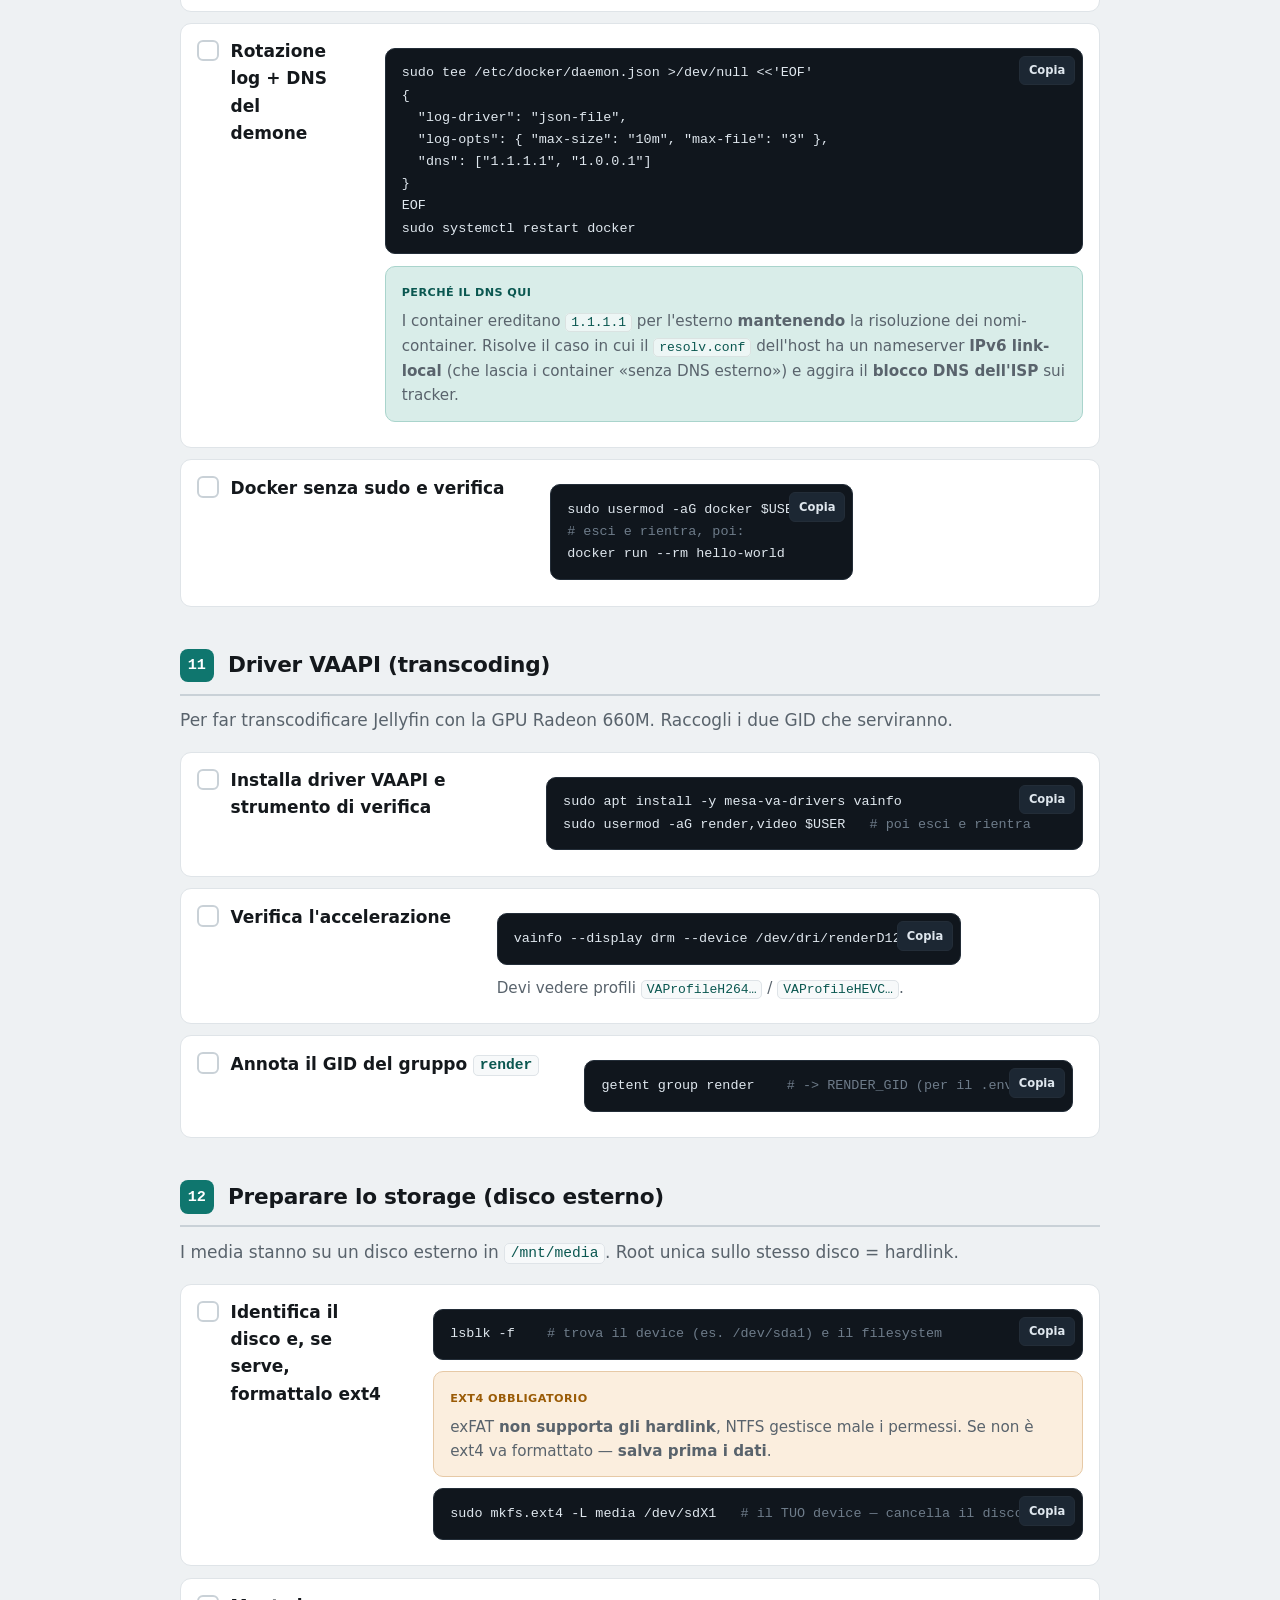
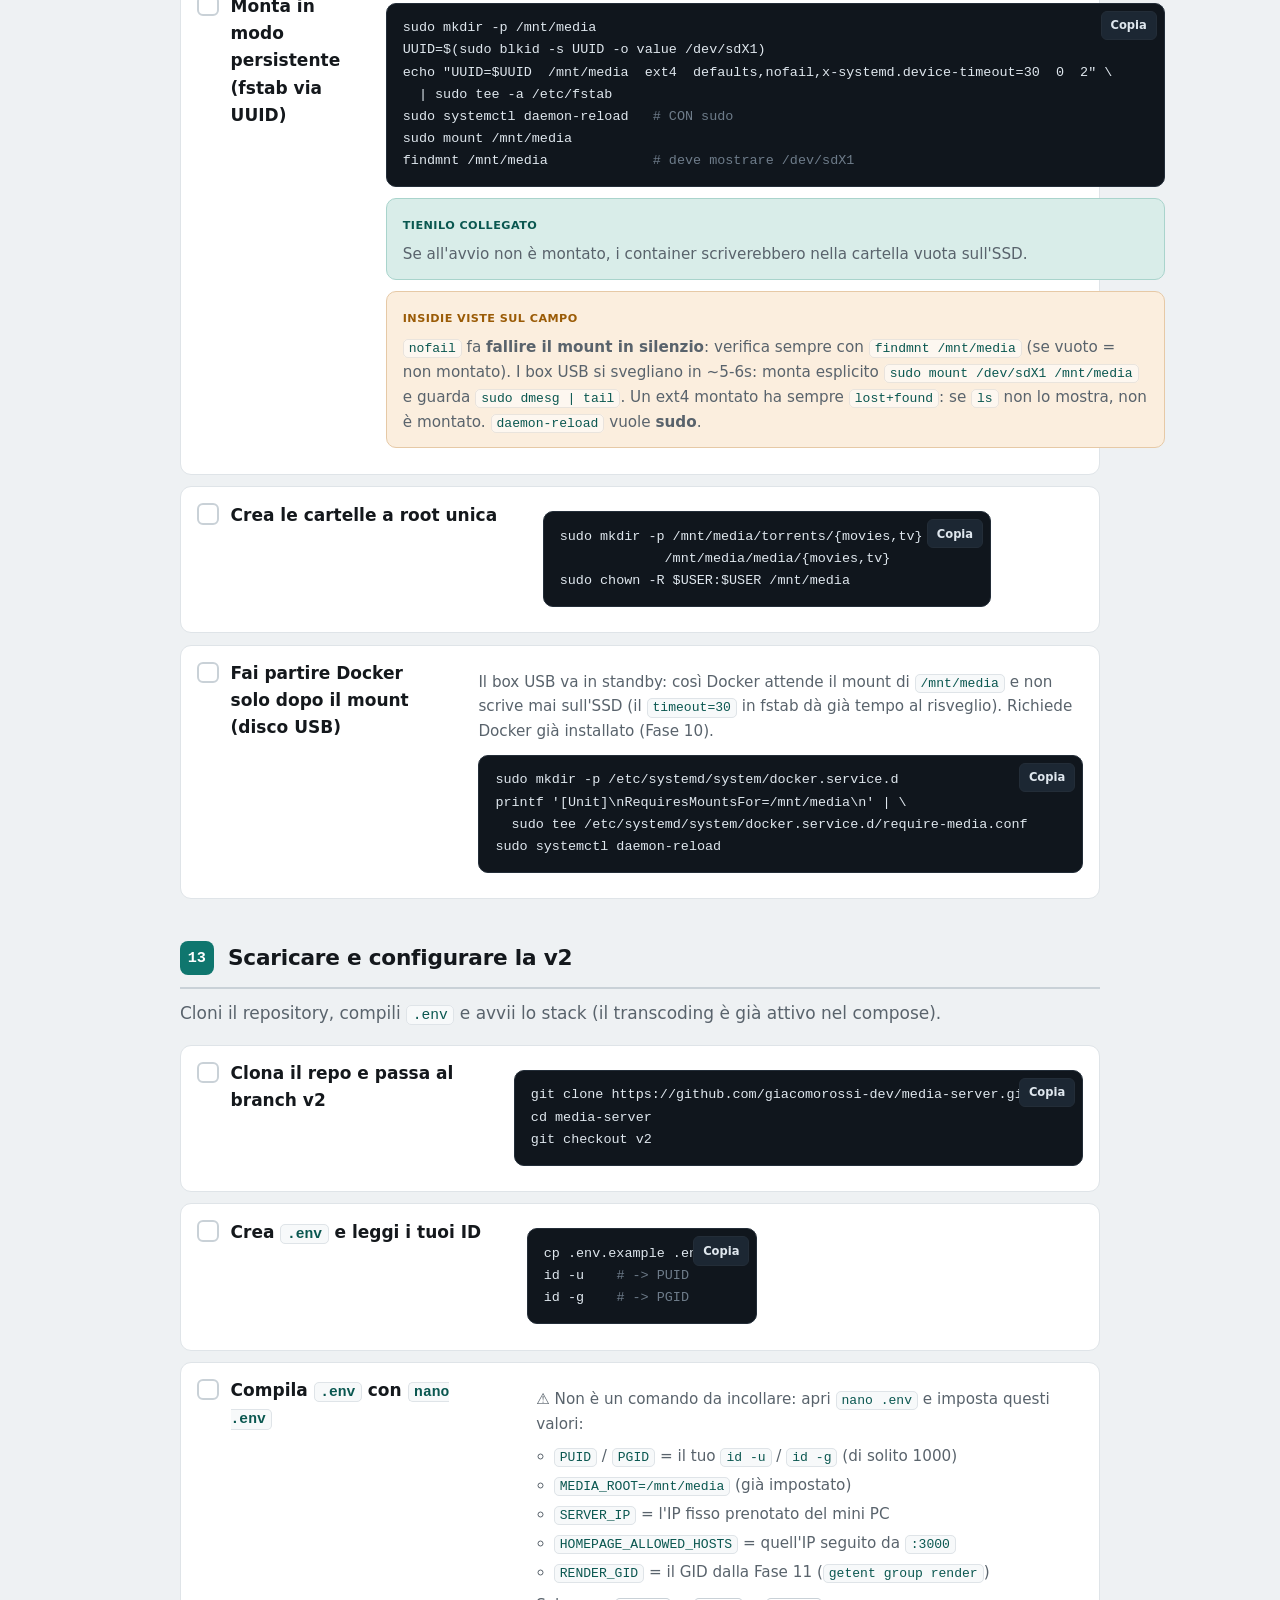
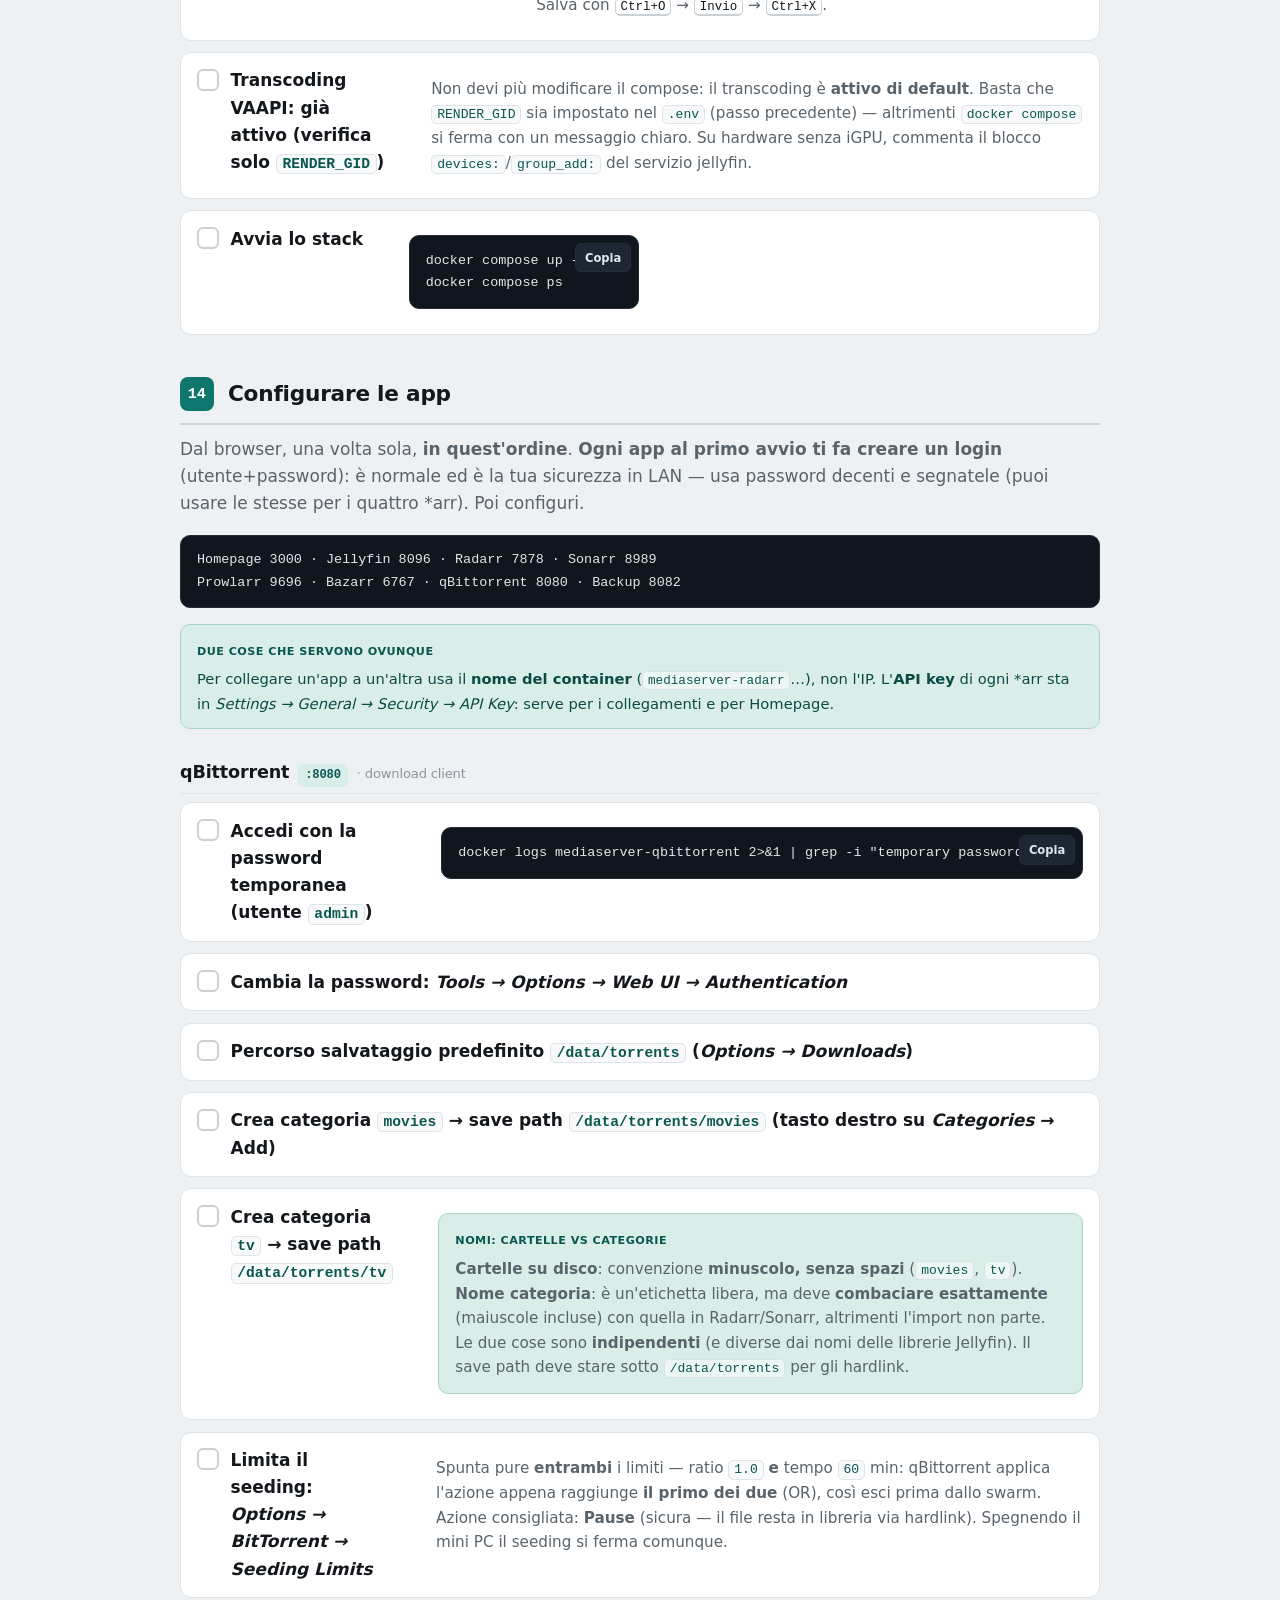
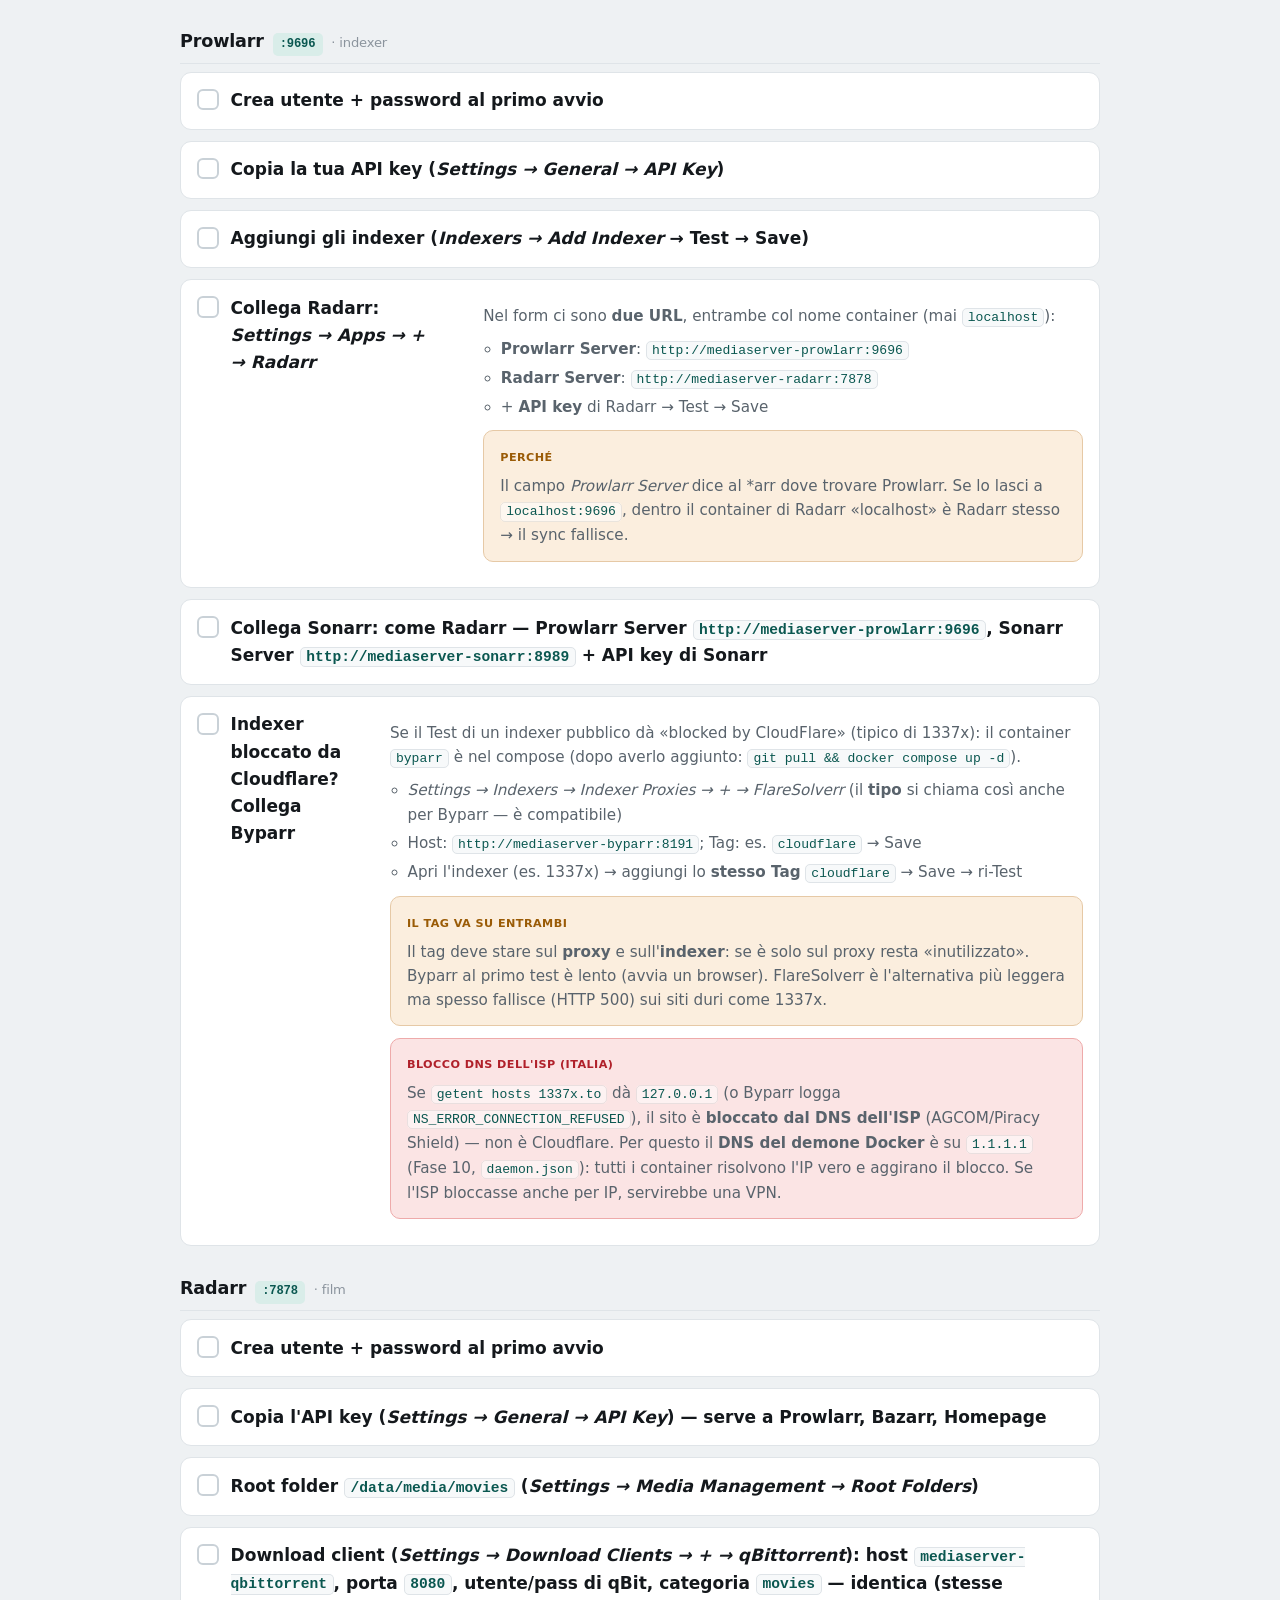
==== commit b5ea5f74: "docs: rimossi riferimenti a DOCKER_GID (Homepage gira come root, non serve piu') Co-Authored-By: Cla" ====
--- a/docs/install-guide.html
+++ b/docs/install-guide.html
@@ -471,9 +471,8 @@
 sudo usermod -aG render,video $USER   <span class="c"># poi esci e rientra</span></pre><button class="copy-btn" type="button">Copia</button></div></div></div></li>
       <li class="step"><div class="step-row"><input type="checkbox" id="s11-2"><label class="step-label" for="s11-2">Verifica l'accelerazione</label>
         <div class="step-body"><div class="cmd"><pre>vainfo --display drm --device /dev/dri/renderD128</pre><button class="copy-btn" type="button">Copia</button></div><p>Devi vedere profili <code class="inline">VAProfileH264…</code> / <code class="inline">VAProfileHEVC…</code>.</p></div></div></li>
-      <li class="step"><div class="step-row"><input type="checkbox" id="s11-3"><label class="step-label" for="s11-3">Annota i GID di <code class="inline">render</code> e <code class="inline">docker</code></label>
-        <div class="step-body"><div class="cmd"><pre>getent group render    <span class="c"># -&gt; RENDER_GID</span>
-getent group docker    <span class="c"># -&gt; DOCKER_GID</span></pre><button class="copy-btn" type="button">Copia</button></div></div></div></li>
+      <li class="step"><div class="step-row"><input type="checkbox" id="s11-3"><label class="step-label" for="s11-3">Annota il GID del gruppo <code class="inline">render</code></label>
+        <div class="step-body"><div class="cmd"><pre>getent group render    <span class="c"># -&gt; RENDER_GID (per il .env)</span></pre><button class="copy-btn" type="button">Copia</button></div></div></div></li>
     </ol>
   </section>
 
@@ -529,7 +528,7 @@
             <li><code class="inline">MEDIA_ROOT=/mnt/media</code> (già impostato)</li>
             <li><code class="inline">SERVER_IP</code> = l'IP fisso prenotato del mini PC</li>
             <li><code class="inline">HOMEPAGE_ALLOWED_HOSTS</code> = quell'IP seguito da <code class="inline">:3000</code></li>
-            <li><code class="inline">RENDER_GID</code> / <code class="inline">DOCKER_GID</code> = i GID dalla Fase 11 (<code class="inline">getent group render</code> / <code class="inline">getent group docker</code>)</li>
+            <li><code class="inline">RENDER_GID</code> = il GID dalla Fase 11 (<code class="inline">getent group render</code>)</li>
           </ul>
           <p>Salva con <kbd>Ctrl+O</kbd> → <kbd>Invio</kbd> → <kbd>Ctrl+X</kbd>.</p>
         </div></div></li>
